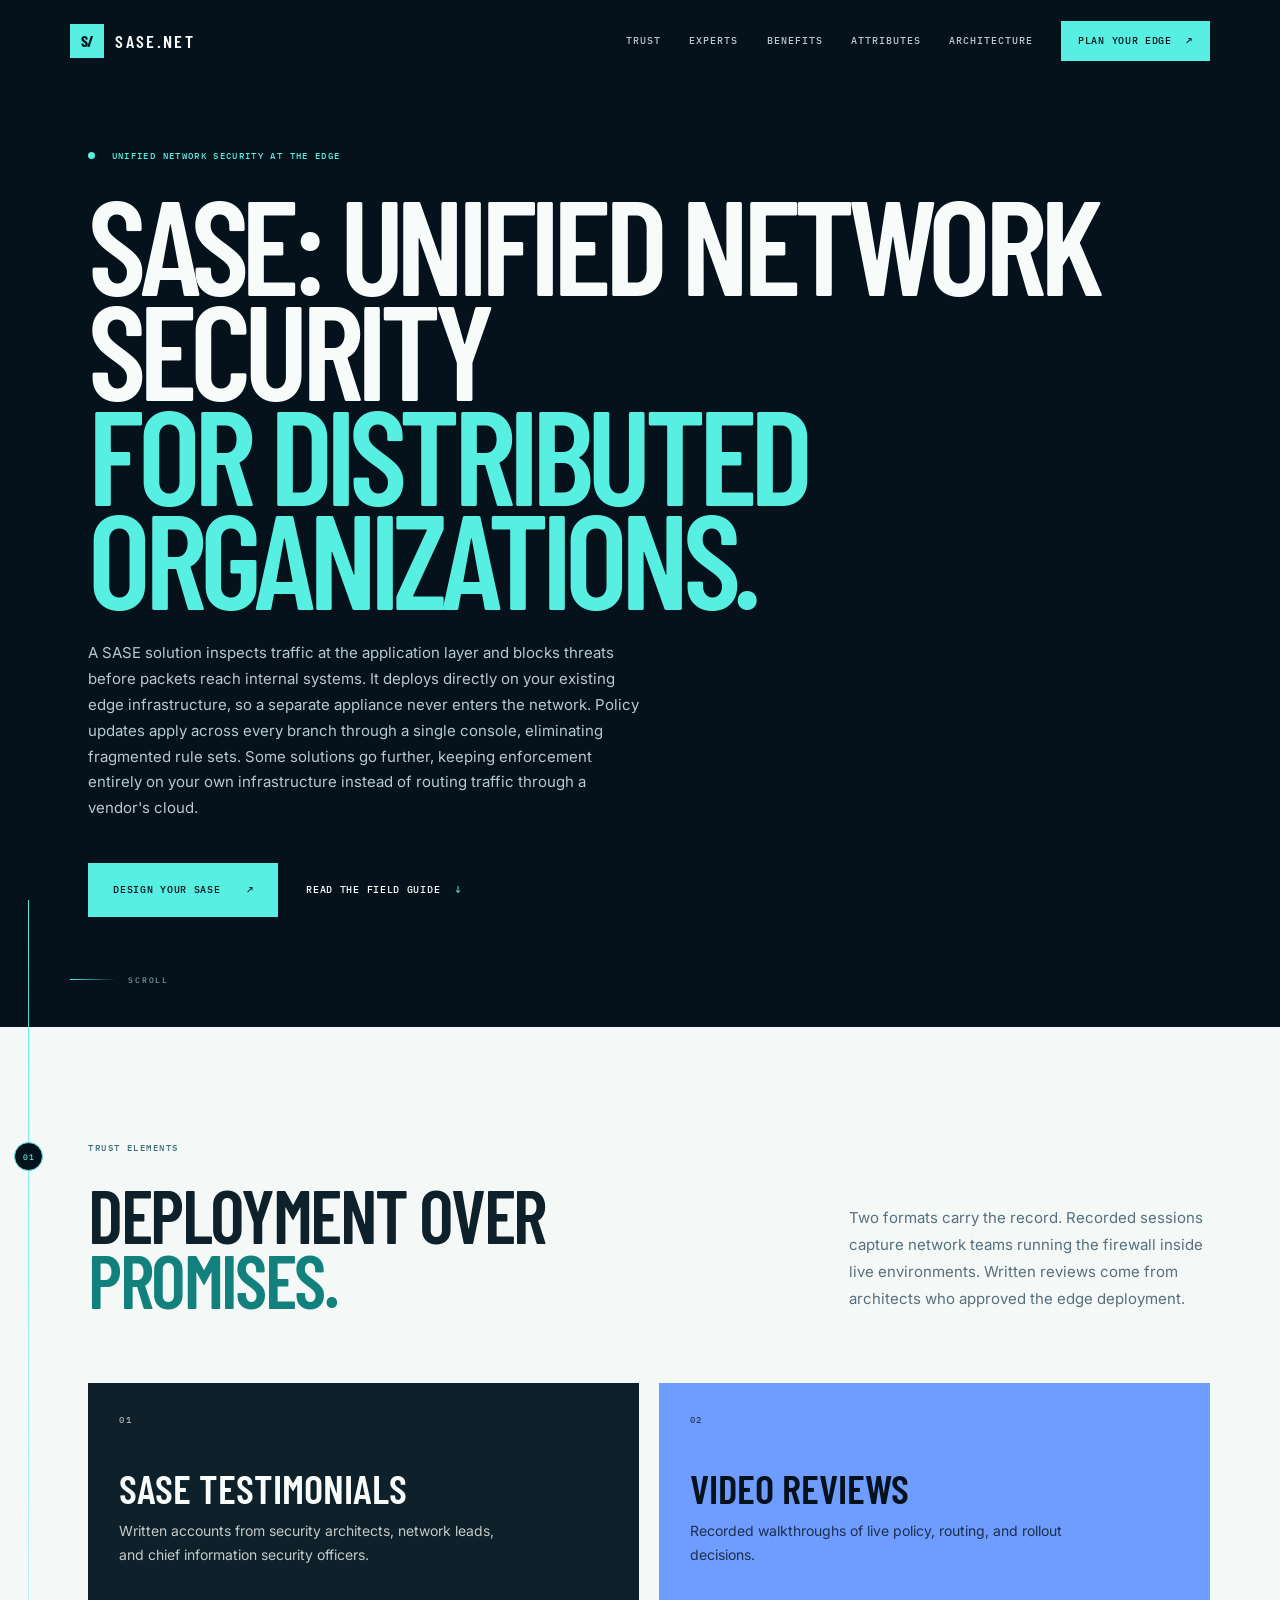
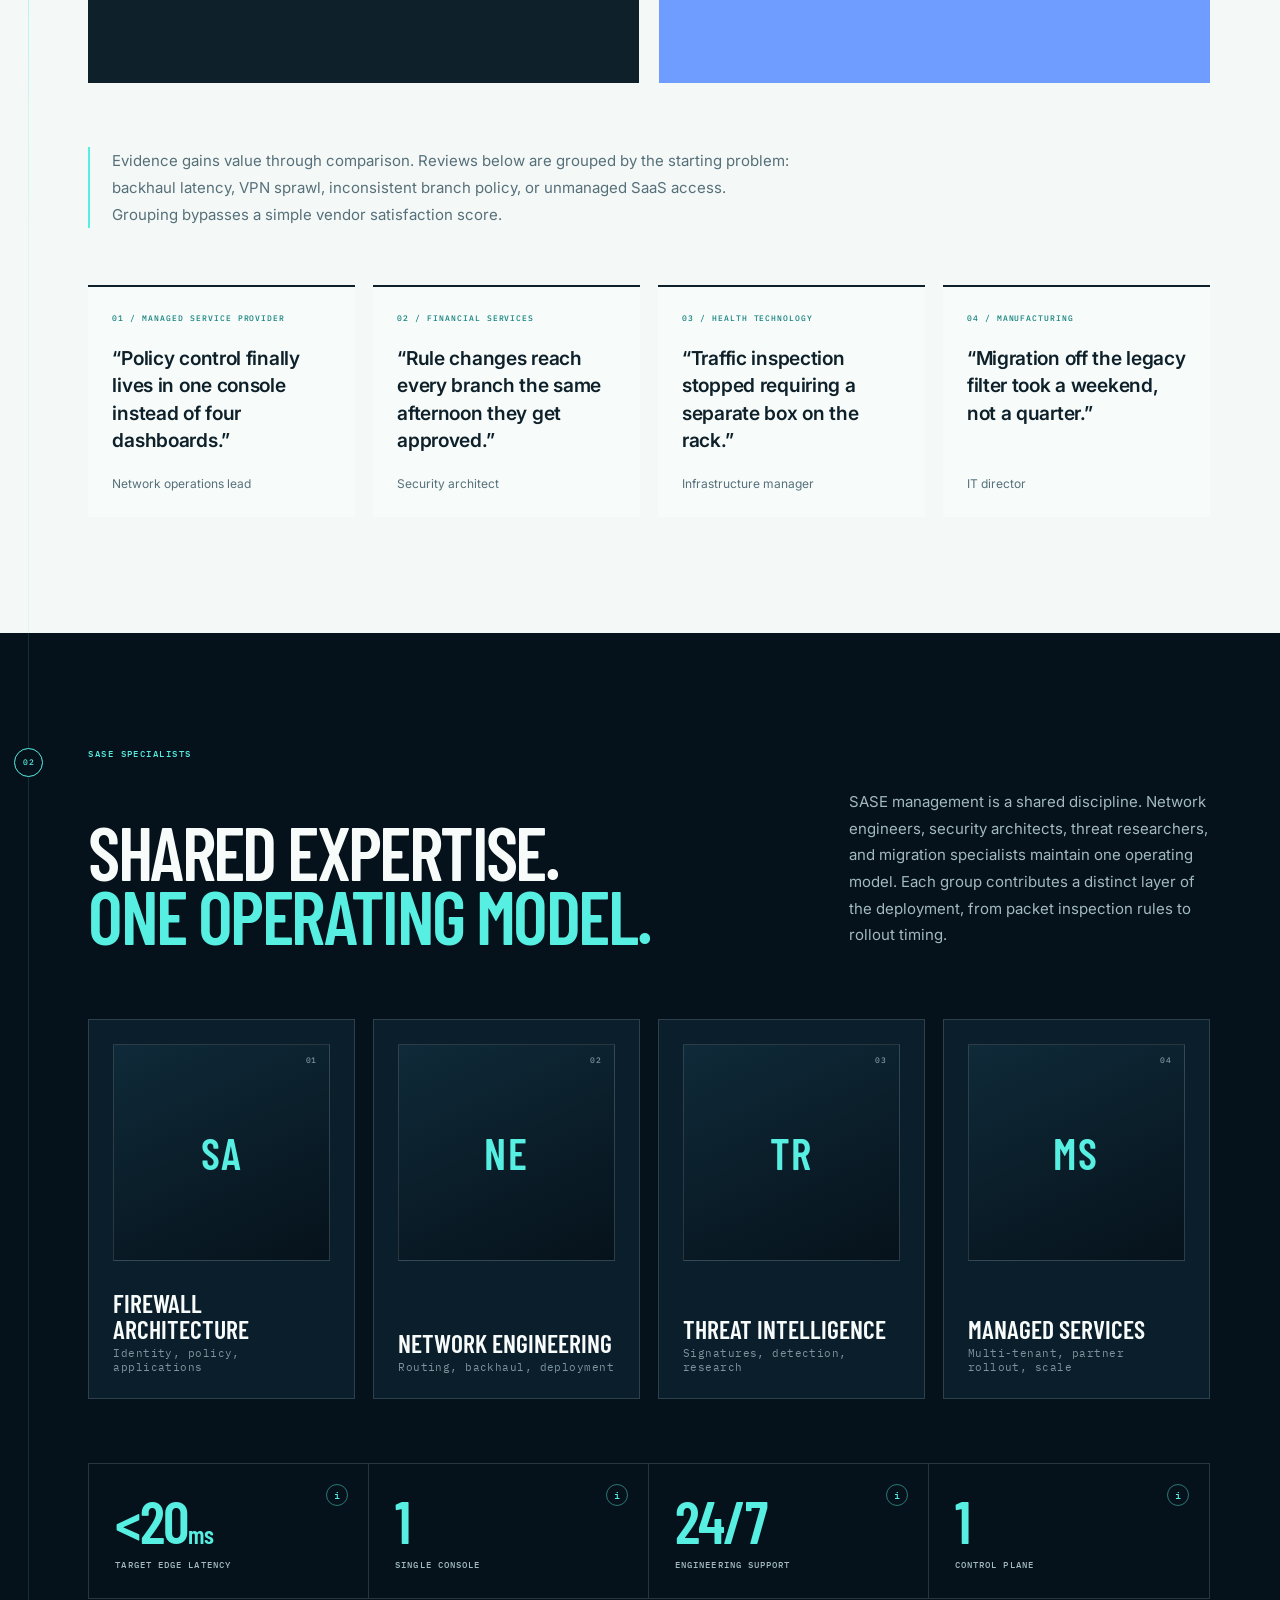
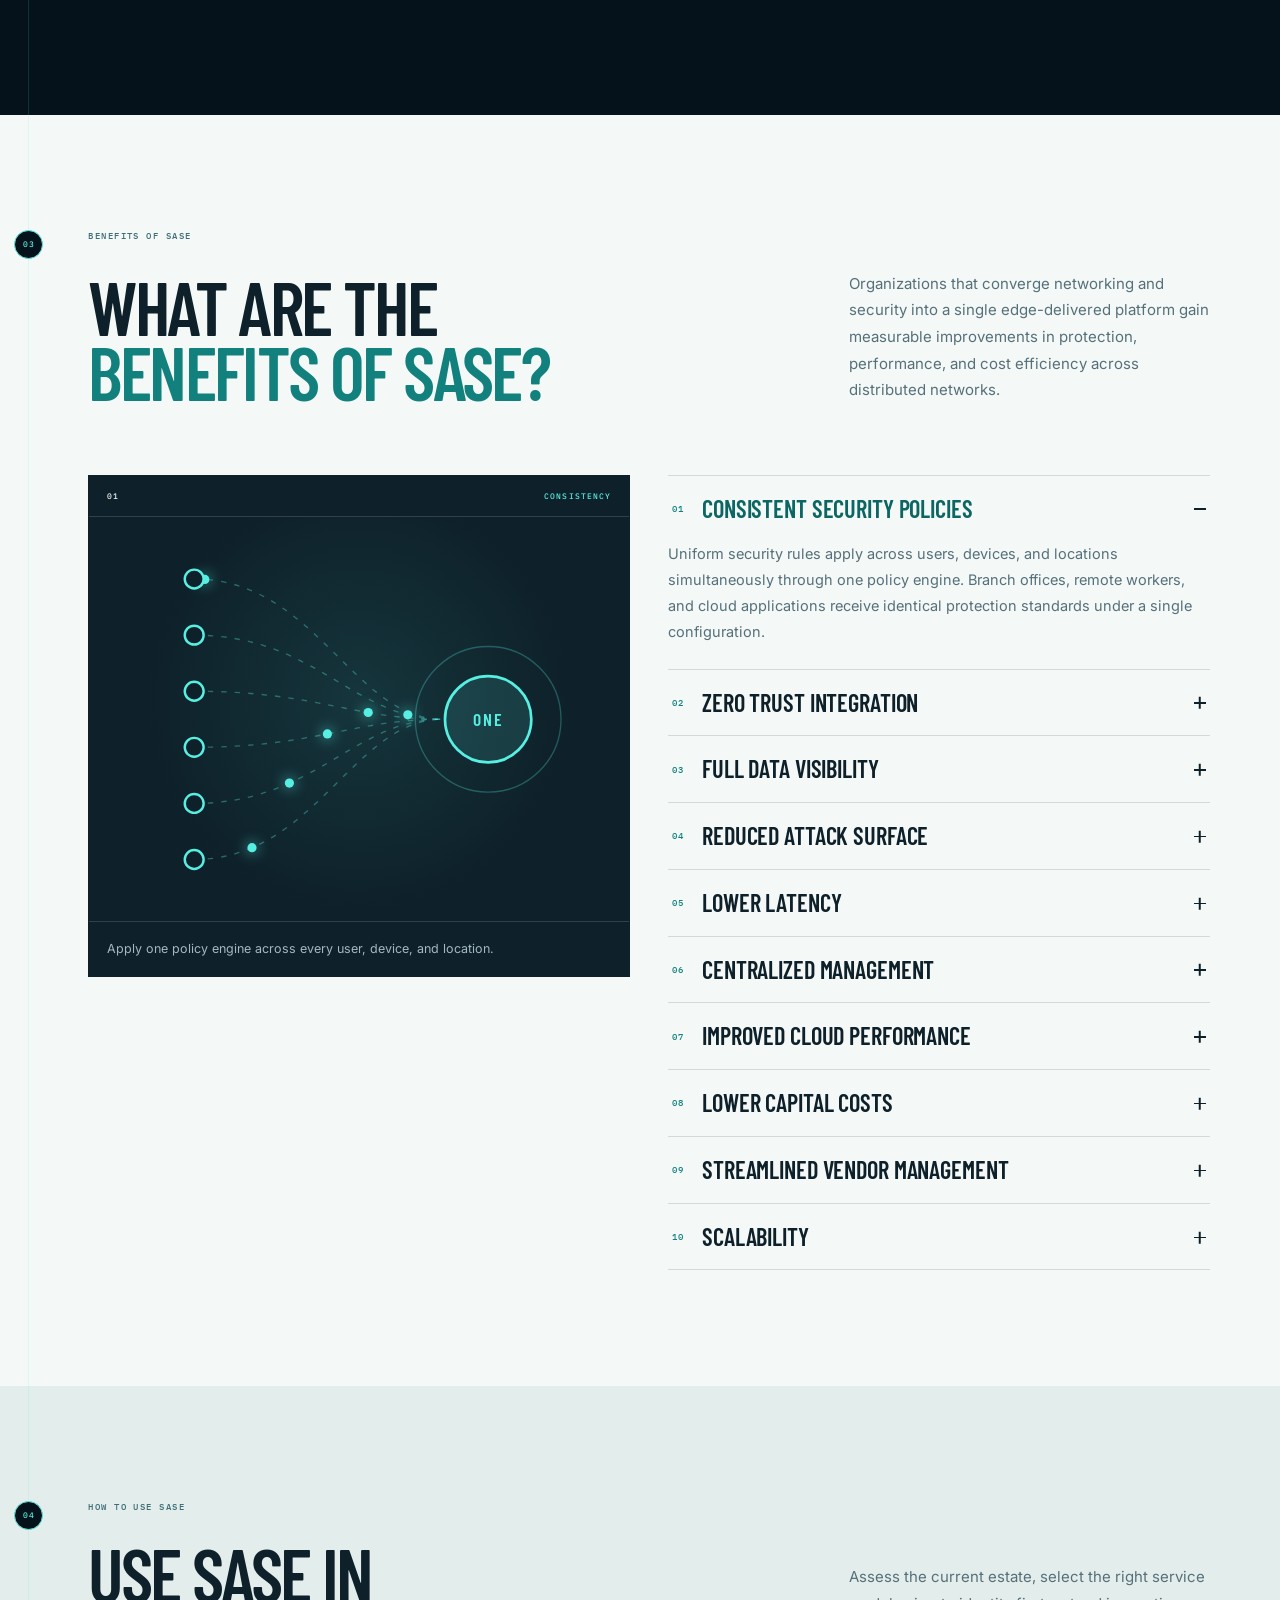
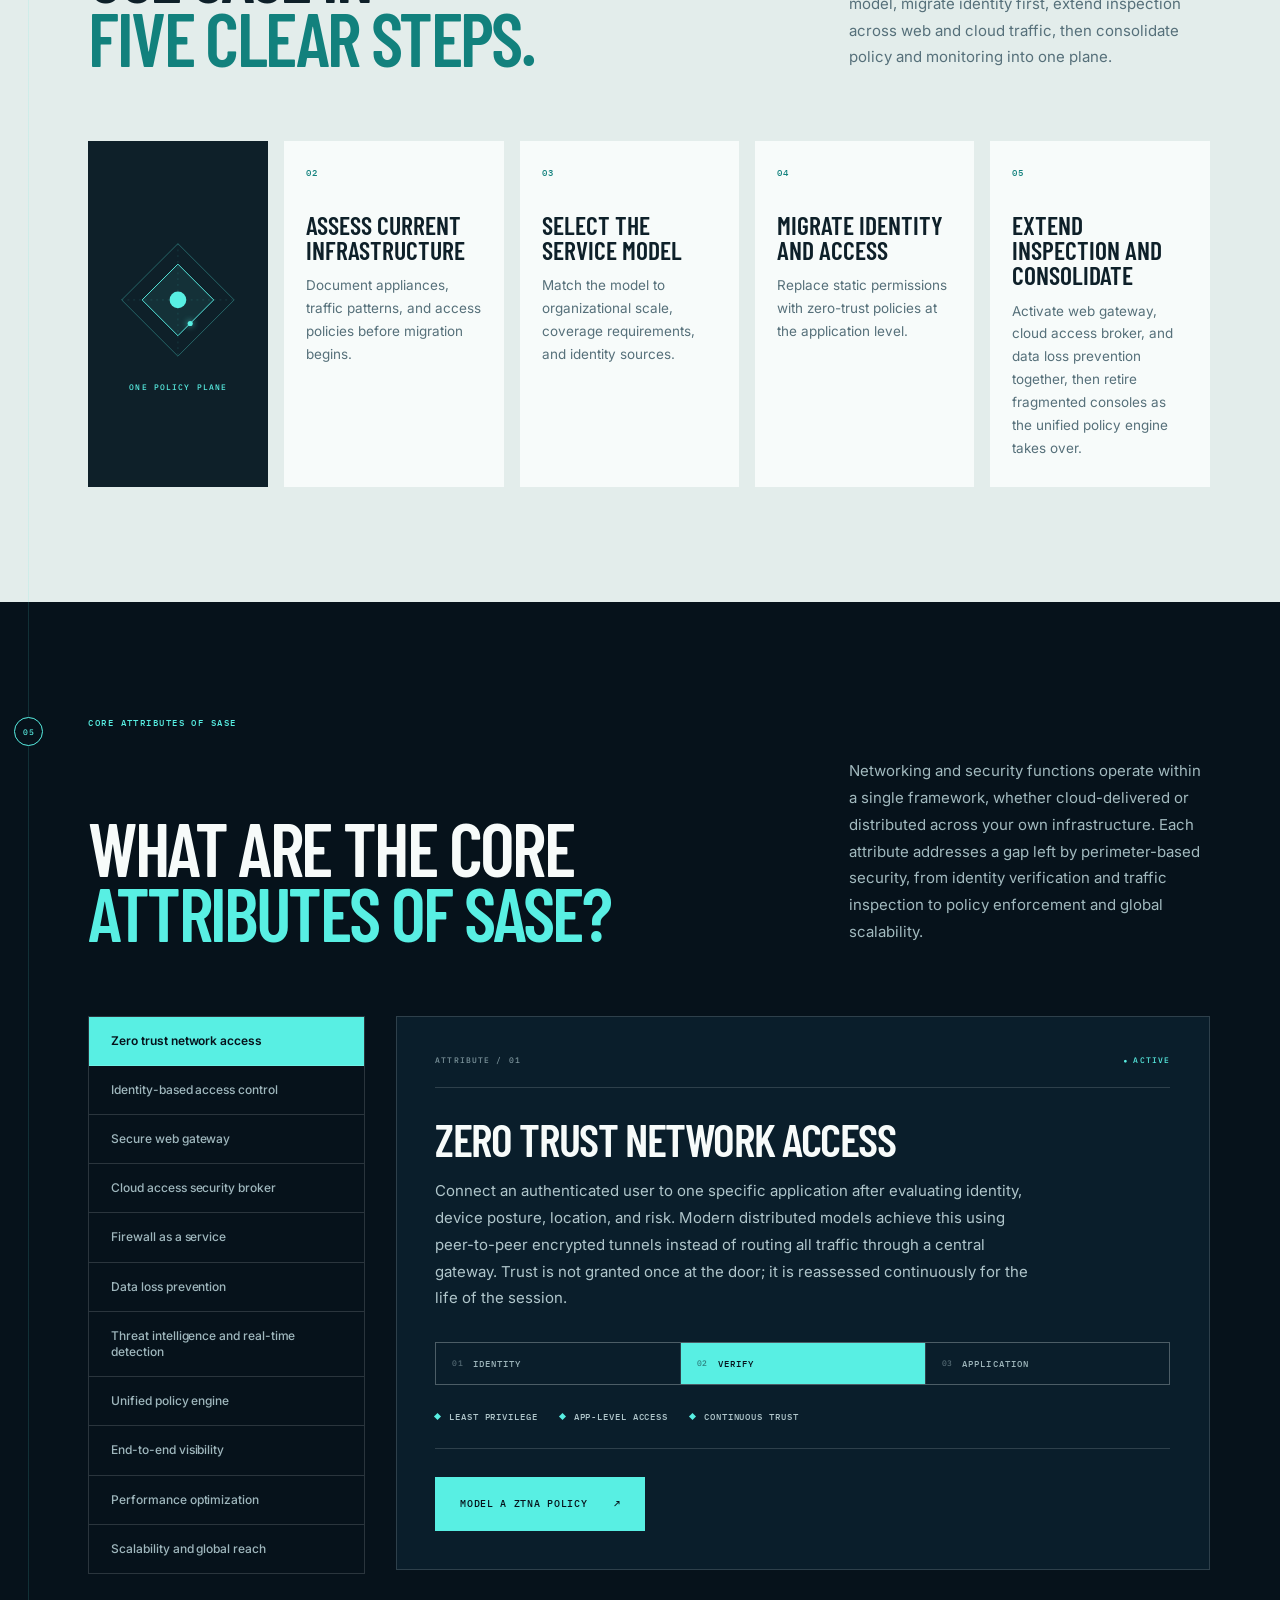
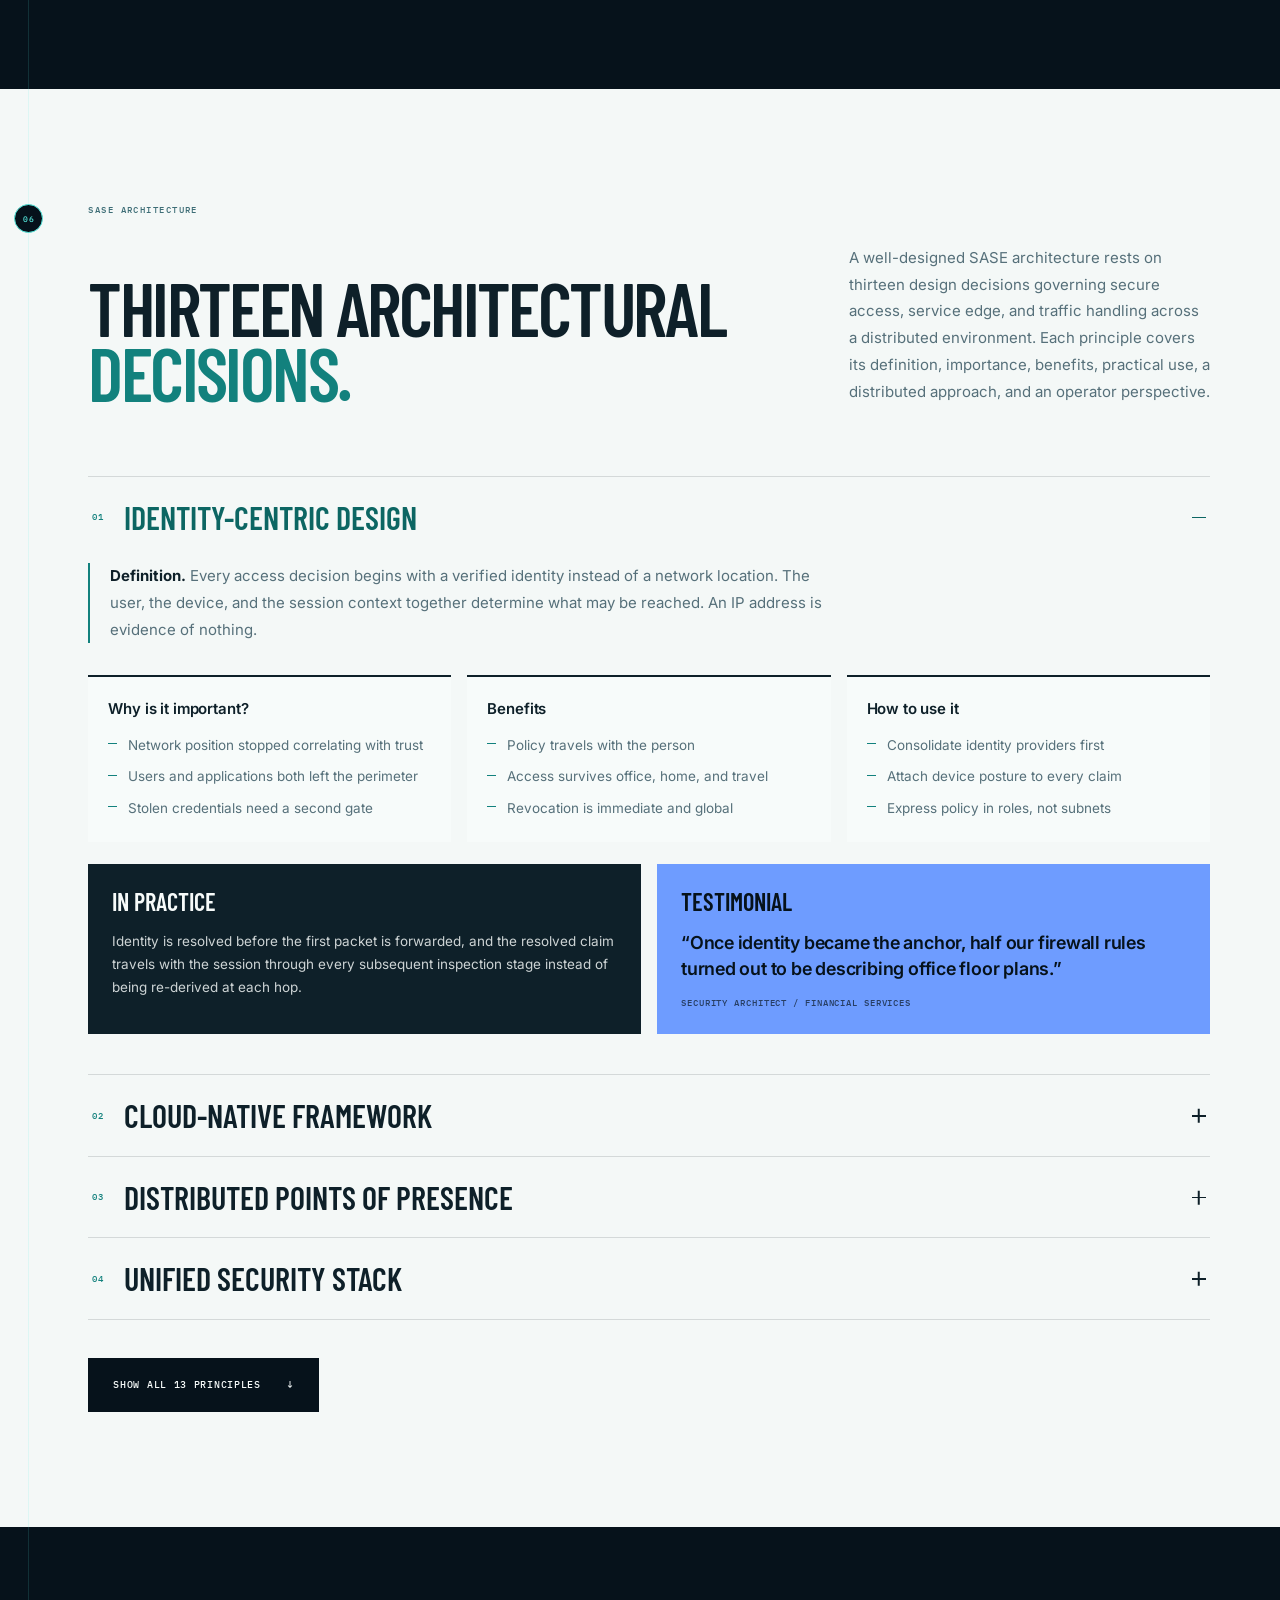
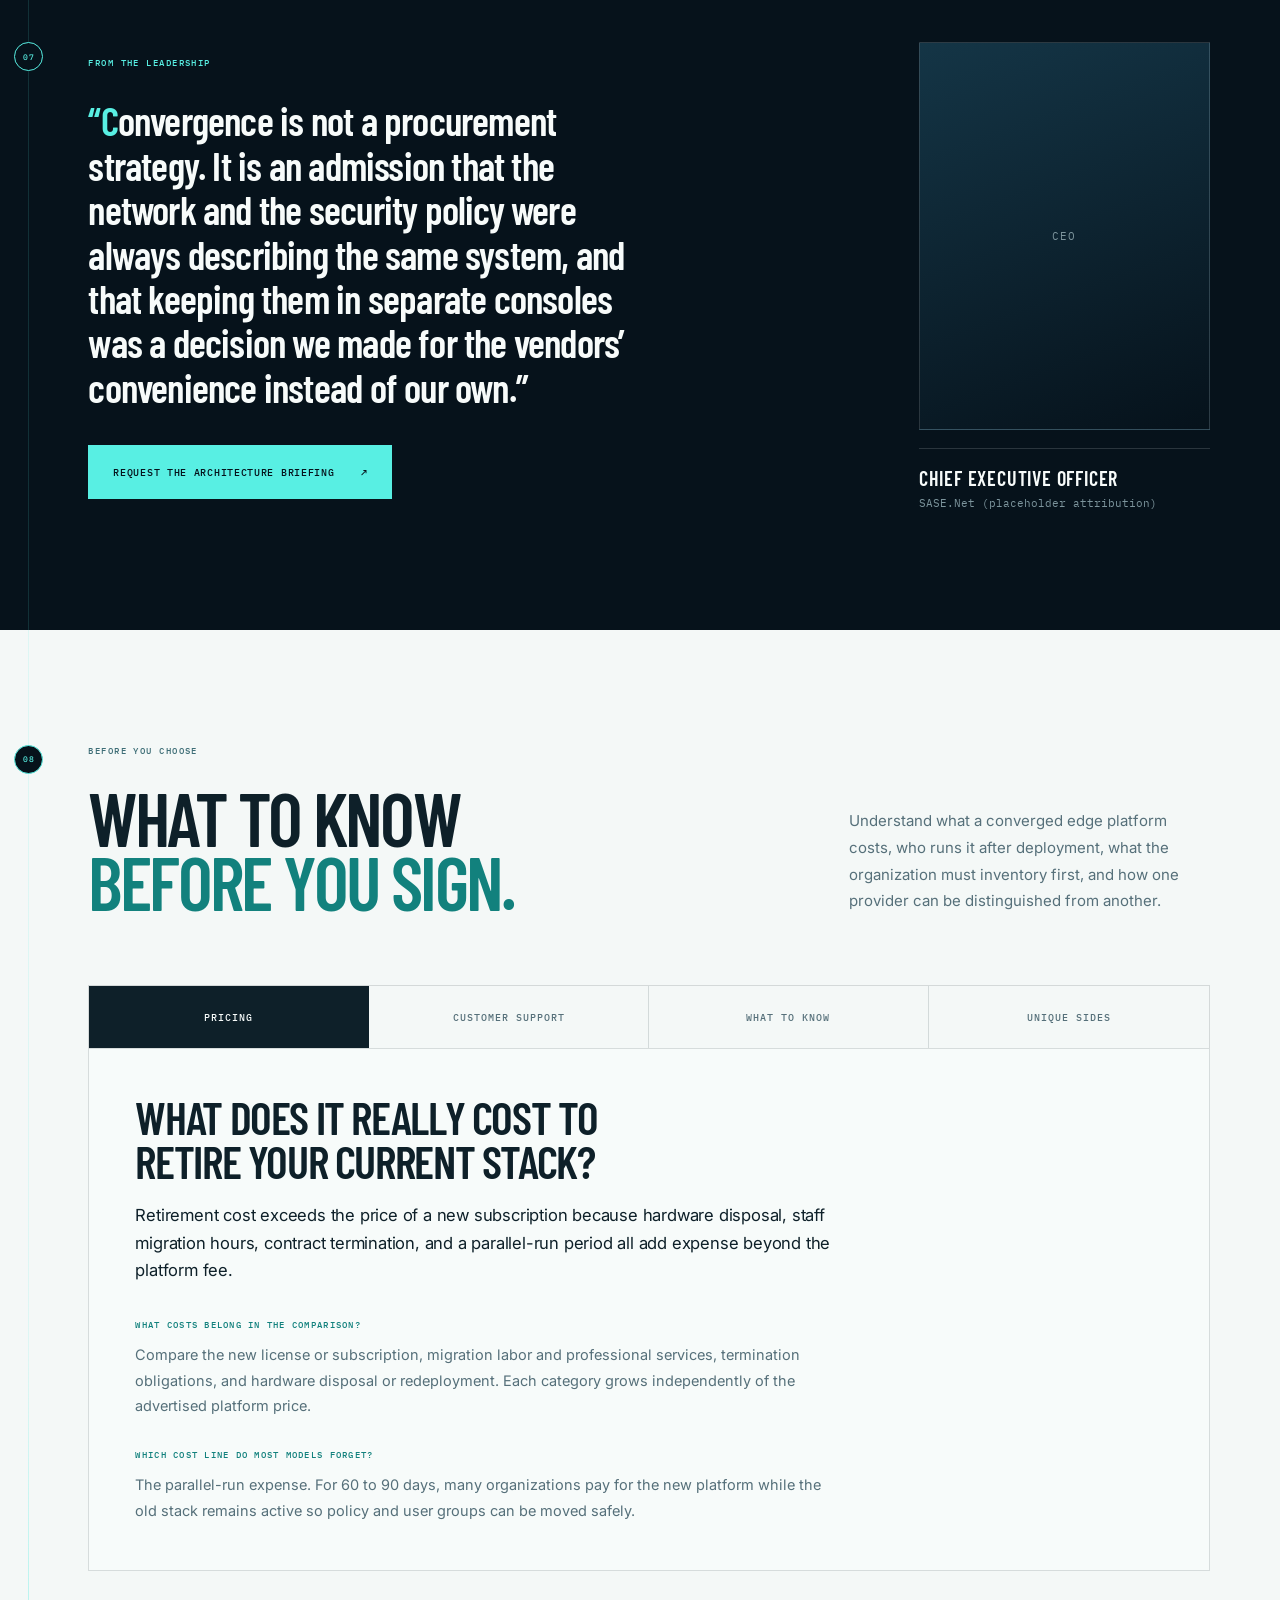
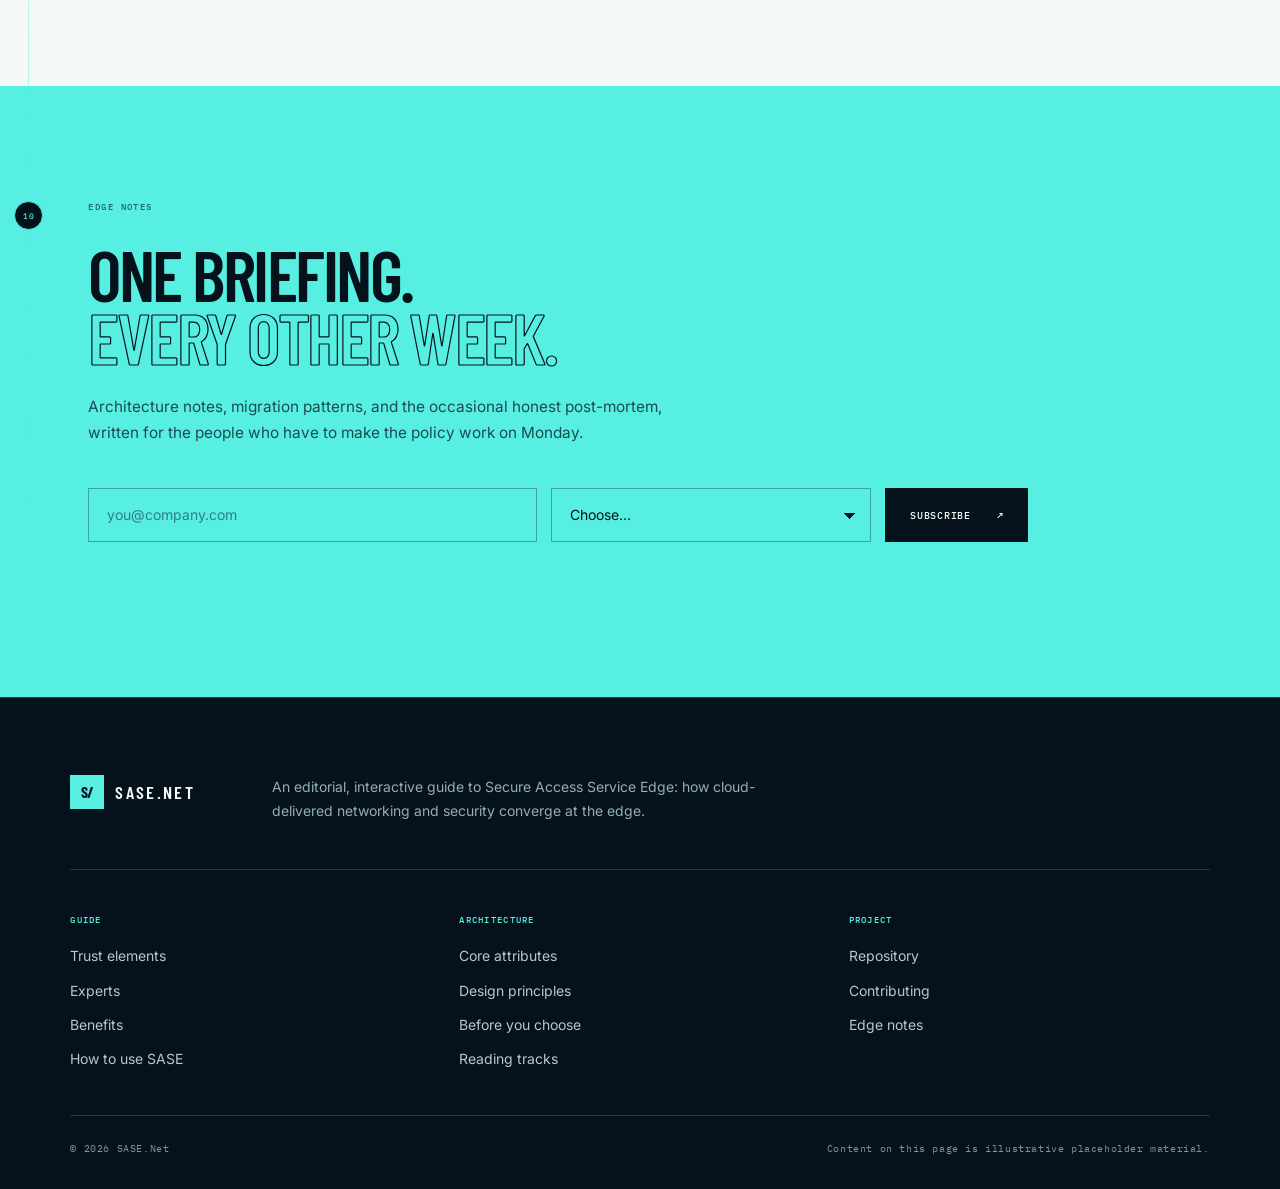
==== index.html @ ae0b0bab "initial" ====
<!doctype html>
<html lang="en">
<head>
  <meta charset="utf-8">
  <meta name="viewport" content="width=device-width, initial-scale=1">
  <meta name="description" content="SASE.net is a field guide to Secure Access Service Edge, covering how unified network security converges networking and security at the edge for distributed organizations.">
  <meta name="theme-color" content="#06121b">
  <title>SASE.net — A Field Guide to Unified Network Security</title>
  <link rel="preconnect" href="https://fonts.googleapis.com">
  <link rel="preconnect" href="https://fonts.gstatic.com" crossorigin>
  <link rel="stylesheet" href="https://fonts.googleapis.com/css2?family=Barlow+Condensed:ital,wght@0,500;0,600;0,700;1,600&family=IBM+Plex+Mono:wght@400;500&family=Inter:wght@400;500;600&display=swap">
  <link rel="stylesheet" href="styles.css?v=20260804">
  <script src="script.js?v=20260804" defer></script>
</head>
<body>
  <a class="skip-link" href="#main">Skip to content</a>

  <!-- ============================================================ HEADER -->
  <header class="site-header" data-header>
    <a class="brand" href="#top" aria-label="SASE.Net home">
      <span class="brand-mark">S/</span><span class="brand-word">SASE.NET</span>
    </a>
    <button class="menu-toggle" type="button" aria-expanded="false" aria-controls="site-nav">
      <span></span><span></span><span class="sr-only">Menu</span>
    </button>
    <nav id="site-nav" aria-label="Primary">
      <a href="#trust">Trust</a>
      <a href="#experts">Experts</a>
      <a href="#benefits">Benefits</a>
      <a href="#attributes">Attributes</a>
      <a href="#architecture">Architecture</a>
      <a class="button button-small" href="#contact">Plan your edge <span aria-hidden="true">↗</span></a>
    </nav>
  </header>

  <main id="main">

    <!-- ========================================================== HERO -->
    <section class="hero section-dark" id="top">
      <div class="hero-bg" aria-hidden="true"></div>
      <div class="hero-inner">
        <p class="eyebrow reveal"><span class="status-dot"></span> Unified network security at the edge</p>
        <h1 class="reveal">SASE: Unified Network Security<br><em>for Distributed Organizations.</em></h1>
        <p class="hero-dek reveal">A SASE solution inspects traffic at the application layer and blocks threats before packets reach internal systems. It deploys directly on your existing edge infrastructure, so a separate appliance never enters the network. Policy updates apply across every branch through a single console, eliminating fragmented rule sets. Some solutions go further, keeping enforcement entirely on your own infrastructure instead of routing traffic through a vendor's cloud.</p>
        <div class="hero-actions reveal">
          <a class="button" href="#contact">Design your SASE <span aria-hidden="true">↗</span></a>
          <a class="text-link" href="#trust">Read the field guide <span aria-hidden="true">↓</span></a>
        </div>
      </div>
      <div class="hero-scroll reveal" aria-hidden="true"><span></span>SCROLL</div>
    </section>

    <!-- ========================================================== TRUST ELEMENTS -->
    <section class="trust section-light" id="trust" data-step="01">
      <p class="section-kicker reveal">Trust elements</p>
      <div class="section-heading reveal">
        <h2>Deployment over<br><em>promises.</em></h2>
        <p>Two formats carry the record. Recorded sessions capture network teams running the firewall inside live environments. Written reviews come from architects who approved the edge deployment.</p>
      </div>

      <div class="trust-pair">
        <article class="trust-card reveal" tabindex="0">
          <span class="trust-index">01</span>
          <h3>SASE testimonials</h3>
          <p class="trust-lede">Written accounts from security architects, network leads, and chief information security officers.</p>
          <div class="trust-info">
            <p>Each written review names the operating context: headcount, site count, cloud mix, and the stack that was replaced, so the claim can be weighed against a comparable environment instead of read as a slogan.</p>
            <span class="trust-info-tag">Hover or focus to read</span>
          </div>
        </article>
        <article class="trust-card trust-card-accent reveal" tabindex="0">
          <span class="trust-index">02</span>
          <h3>Video reviews</h3>
          <p class="trust-lede">Recorded walkthroughs of live policy, routing, and rollout decisions.</p>
          <div class="trust-info">
            <p>Video reviews show the console, the policy model, and the failure cases. Every recording is timestamped to the migration phase it describes, so the footage matches the maturity of the deployment being discussed.</p>
            <span class="trust-info-tag">Hover or focus to read</span>
          </div>
        </article>
      </div>

      <p class="section-note reveal">Evidence gains value through comparison. Reviews below are grouped by the starting problem: backhaul latency, VPN sprawl, inconsistent branch policy, or unmanaged SaaS access. Grouping bypasses a simple vendor satisfaction score.</p>

      <div class="testimonial-grid">
        <blockquote class="reveal">
          <span>01 / Managed service provider</span>
          <p>“Policy control finally lives in one console instead of four dashboards.”</p>
          <footer>Network operations lead</footer>
        </blockquote>
        <blockquote class="reveal">
          <span>02 / Financial services</span>
          <p>“Rule changes reach every branch the same afternoon they get approved.”</p>
          <footer>Security architect</footer>
        </blockquote>
        <blockquote class="reveal">
          <span>03 / Health technology</span>
          <p>“Traffic inspection stopped requiring a separate box on the rack.”</p>
          <footer>Infrastructure manager</footer>
        </blockquote>
        <blockquote class="reveal">
          <span>04 / Manufacturing</span>
          <p>“Migration off the legacy filter took a weekend, not a quarter.”</p>
          <footer>IT director</footer>
        </blockquote>
      </div>
    </section>

    <!-- ========================================================== EXPERTS -->
    <section class="experts section-dark" id="experts" data-step="02">
      <p class="section-kicker reveal">SASE specialists</p>
      <div class="section-heading reveal">
        <h2>Shared expertise.<br><em>One operating model.</em></h2>
        <p>SASE management is a shared discipline. Network engineers, security architects, threat researchers, and migration specialists maintain one operating model. Each group contributes a distinct layer of the deployment, from packet inspection rules to rollout timing.</p>
      </div>

      <div class="team-grid">
        <article class="team-card reveal" tabindex="0">
          <div class="team-portrait" aria-hidden="true"><b>SA</b><i>01</i></div>
          <h3>Firewall architecture</h3>
          <p class="team-role">Identity, policy, applications</p>
          <div class="team-bio">
            <p>Fifteen years translating access policy into enforceable rules. Leads the identity, posture, and least-privilege model that decides which application a verified session may reach.</p>
            <ul><li>Identity</li><li>Policy</li><li>Applications</li></ul>
          </div>
        </article>
        <article class="team-card reveal" tabindex="0">
          <div class="team-portrait" aria-hidden="true"><b>NE</b><i>02</i></div>
          <h3>Network engineering</h3>
          <p class="team-role">Routing, backhaul, deployment</p>
          <div class="team-bio">
            <p>Eleven years routing traffic across branch offices, data centers, and cloud workloads. Leads the edge deployment model that decides how each packet is inspected closest to where it originates.</p>
            <ul><li>Routing</li><li>Backhaul</li><li>Deployment</li></ul>
          </div>
        </article>
        <article class="team-card reveal" tabindex="0">
          <div class="team-portrait" aria-hidden="true"><b>TR</b><i>03</i></div>
          <h3>Threat intelligence</h3>
          <p class="team-role">Signatures, detection, research</p>
          <div class="team-bio">
            <p>Nine years tracking emerging attack patterns across live network traffic. Leads the signature research process that decides which behavior triggers an inspection alert.</p>
            <ul><li>Signatures</li><li>Detection</li><li>Research</li></ul>
          </div>
        </article>
        <article class="team-card reveal" tabindex="0">
          <div class="team-portrait" aria-hidden="true"><b>MS</b><i>04</i></div>
          <h3>Managed services</h3>
          <p class="team-role">Multi-tenant, partner rollout, scale</p>
          <div class="team-bio">
            <p>Eight years helping managed service providers (MSPs) scale edge security across distributed client networks. Leads the multi-tenant deployment model that lets partners manage hundreds of deployments from a single console.</p>
            <ul><li>Multi-tenant</li><li>Partner rollout</li><li>Scale</li></ul>
          </div>
        </article>
      </div>

      <div class="stat-grid">
        <article class="stat-card reveal">
          <strong>&lt;20<small>ms</small></strong>
          <span>Target edge latency</span>
          <button class="info-icon" type="button" aria-expanded="false" aria-label="About target edge latency">i</button>
          <div class="stat-info" role="note">Median added latency measured from client to nearest point of presence during single-pass inspection. Illustrative placeholder pending verified measurement.</div>
        </article>
        <article class="stat-card reveal">
          <strong>1</strong>
          <span>Single console</span>
          <button class="info-icon" type="button" aria-expanded="false" aria-label="About the single console">i</button>
          <div class="stat-info" role="note">Count of management interfaces required to view or edit policy across each connected branch. Illustrative placeholder pending verified measurement.</div>
        </article>
        <article class="stat-card reveal">
          <strong>24/7</strong>
          <span>Engineering support</span>
          <button class="info-icon" type="button" aria-expanded="false" aria-label="About engineering support">i</button>
          <div class="stat-info" role="note">Follow-the-sun coverage across three regions, with escalation into the engineering team that owns the affected service. Illustrative placeholder pending verified measurement.</div>
        </article>
        <article class="stat-card reveal">
          <strong>1</strong>
          <span>Control plane</span>
          <button class="info-icon" type="button" aria-expanded="false" aria-label="About the control plane">i</button>
          <div class="stat-info" role="note">One place to express intent for networking and security, compiled and distributed to every edge without per-site translation. Illustrative placeholder pending verified measurement.</div>
        </article>
      </div>
    </section>

    <!-- ========================================================== BENEFITS -->
    <section class="benefits section-light" id="benefits" data-step="03">
      <p class="section-kicker reveal">Benefits of SASE</p>
      <div class="section-heading reveal">
        <h2>What are the<br><em>benefits of SASE?</em></h2>
        <p>Organizations that converge networking and security into a single edge-delivered platform gain measurable improvements in protection, performance, and cost efficiency across distributed networks.</p>
      </div>

      <div class="benefit-stage">
        <figure class="benefit-visual reveal" data-benefit-visual>
          <div class="benefit-visual-head"><span data-visual-index>01</span><span data-visual-tag>Consolidation</span></div>
          <div class="benefit-visual-body" data-visual-body></div>
          <figcaption data-visual-caption>Replace chained appliances with one policy plane.</figcaption>
        </figure>

        <div class="benefit-list reveal" data-benefit-list>
          <article class="benefit-item is-open" data-benefit="01" data-tag="Consistency" data-caption="Apply one policy engine across every user, device, and location." data-nodes="6" data-shape="converge">
            <h3><button type="button" aria-expanded="true"><span class="benefit-num">01</span><span class="benefit-name">Consistent security policies</span><span class="benefit-chevron" aria-hidden="true"></span></button></h3>
            <div class="benefit-body"><p>Uniform security rules apply across users, devices, and locations simultaneously through one policy engine. Branch offices, remote workers, and cloud applications receive identical protection standards under a single configuration.</p></div>
          </article>
          <article class="benefit-item" data-benefit="02" data-tag="Uniformity" data-caption="One rule set, evaluated identically at every edge." data-nodes="8" data-shape="ring">
            <h3><button type="button" aria-expanded="false"><span class="benefit-num">02</span><span class="benefit-name">Zero Trust integration</span><span class="benefit-chevron" aria-hidden="true"></span></button></h3>
            <div class="benefit-body"><p>Identity and context are verified continuously for every access request, inside or outside the network. Device posture, user behavior, and location are checked before application access is granted.</p></div>
          </article>
          <article class="benefit-item" data-benefit="03" data-tag="Latency" data-caption="Inspect at the nearest healthy point of presence." data-nodes="5" data-shape="path">
            <h3><button type="button" aria-expanded="false"><span class="benefit-num">03</span><span class="benefit-name">Full data visibility</span><span class="benefit-chevron" aria-hidden="true"></span></button></h3>
            <div class="benefit-body"><p>Discover and protect sensitive data moving toward cloud applications to prevent accidental leaks. Data Loss Prevention rules travel with the policy engine across SaaS platforms.</p></div>
          </article>
          <article class="benefit-item" data-benefit="04" data-tag="Least privilege" data-caption="Grant one application, not the whole network." data-nodes="4" data-shape="gate">
            <h3><button type="button" aria-expanded="false"><span class="benefit-num">04</span><span class="benefit-name">Reduced attack surface</span><span class="benefit-chevron" aria-hidden="true"></span></button></h3>
            <div class="benefit-body"><p>Internal corporate applications stay hidden from the public internet. Attackers scanning for open ports find nothing exposed because access routes through identity verification first.</p></div>
          </article>
          <article class="benefit-item" data-benefit="05" data-tag="Telemetry" data-caption="One identity-attributed record across every service." data-nodes="7" data-shape="stack">
            <h3><button type="button" aria-expanded="false"><span class="benefit-num">05</span><span class="benefit-name">Lower latency</span><span class="benefit-chevron" aria-hidden="true"></span></button></h3>
            <div class="benefit-body"><p>Some SASE solutions route user traffic directly toward nearby cloud gateways, avoiding backhaul through a central corporate data center. Distributed models go further by inspecting traffic inline at the edge device itself, removing the detour entirely.</p></div>
          </article>
          <article class="benefit-item" data-benefit="06" data-tag="Response" data-caption="Shared context shortens the investigation." data-nodes="6" data-shape="pulse">
            <h3><button type="button" aria-expanded="false"><span class="benefit-num">06</span><span class="benefit-name">Centralized management</span><span class="benefit-chevron" aria-hidden="true"></span></button></h3>
            <div class="benefit-body"><p>Networking and security consolidate into one management console. Policy changes propagate across all connected sites, eliminating manual configuration on separate appliances.</p></div>
          </article>
          <article class="benefit-item" data-benefit="07" data-tag="Scale" data-caption="Add capacity without a procurement cycle." data-nodes="9" data-shape="ring">
            <h3><button type="button" aria-expanded="false"><span class="benefit-num">07</span><span class="benefit-name">Improved cloud performance</span><span class="benefit-chevron" aria-hidden="true"></span></button></h3>
            <div class="benefit-body"><p>Some SASE solutions offer direct cloud on-ramps that optimize traffic toward major cloud platforms and SaaS applications. Others achieve similar results by inspecting locally and sending traffic directly to its destination, cutting delay caused by legacy data-center routing paths.</p></div>
          </article>
          <article class="benefit-item" data-benefit="08" data-tag="Cost" data-caption="Retire the products the edge makes redundant." data-nodes="5" data-shape="converge">
            <h3><button type="button" aria-expanded="false"><span class="benefit-num">08</span><span class="benefit-name">Lower capital costs</span><span class="benefit-chevron" aria-hidden="true"></span></button></h3>
            <div class="benefit-body"><p>Subscription-based pricing replaces upfront spending on physical firewalls and routers at each branch, reducing purchase, deployment, and maintenance costs.</p></div>
          </article>
          <article class="benefit-item" data-benefit="09" data-tag="Assurance" data-caption="Evidence produced as a by-product of enforcement." data-nodes="6" data-shape="stack">
            <h3><button type="button" aria-expanded="false"><span class="benefit-num">09</span><span class="benefit-name">Streamlined vendor management</span><span class="benefit-chevron" aria-hidden="true"></span></button></h3>
            <div class="benefit-body"><p>Consolidating networking and security tools into one platform reduces the number of contracts, support tickets, and point products an IT team must manage.</p></div>
          </article>
          <article class="benefit-item" data-benefit="10" data-tag="Velocity" data-caption="A new site inherits policy on day one." data-nodes="7" data-shape="path">
            <h3><button type="button" aria-expanded="false"><span class="benefit-num">10</span><span class="benefit-name">Scalability</span><span class="benefit-chevron" aria-hidden="true"></span></button></h3>
            <div class="benefit-body"><p>Organizations add branch locations and onboard remote workers through software configuration, skipping the lead time tied to shipping and installing physical hardware.</p></div>
          </article>
        </div>
      </div>
    </section>

    <!-- ========================================================== HOW TO USE SASE -->
    <section class="how section-muted" id="how" data-step="04">
      <p class="section-kicker reveal">How to use SASE</p>
      <div class="section-heading reveal">
        <h2>Use SASE in<br><em>five clear steps.</em></h2>
        <p>Assess the current estate, select the right service model, migrate identity first, extend inspection across web and cloud traffic, then consolidate policy and monitoring into one plane.</p>
      </div>

      <div class="how-row">
        <div class="how-diagram reveal" aria-hidden="true">
          <svg viewBox="0 0 200 200" role="presentation">
            <path d="M100 12 188 100 100 188 12 100Z" class="how-diamond-outer"/>
            <path d="M100 44 156 100 100 156 44 100Z" class="how-diamond-inner"/>
            <path d="M100 12v176M12 100h176" class="how-diamond-cross"/>
            <circle cx="100" cy="100" r="13" class="how-diamond-core"/>
            <circle class="how-diamond-packet" r="4">
              <animateMotion path="M100 44L156 100L100 156L44 100Z" dur="7s" repeatCount="indefinite"/>
            </circle>
          </svg>
          <span>One policy plane</span>
        </div>
        <article class="how-card reveal">
          <b>02</b>
          <h3>Assess current infrastructure</h3>
          <p>Document appliances, traffic patterns, and access policies before migration begins.</p>
        </article>
        <article class="how-card reveal">
          <b>03</b>
          <h3>Select the service model</h3>
          <p>Match the model to organizational scale, coverage requirements, and identity sources.</p>
        </article>
        <article class="how-card reveal">
          <b>04</b>
          <h3>Migrate identity and access</h3>
          <p>Replace static permissions with zero-trust policies at the application level.</p>
        </article>
        <article class="how-card reveal">
          <b>05</b>
          <h3>Extend inspection and consolidate</h3>
          <p>Activate web gateway, cloud access broker, and data loss prevention together, then retire fragmented consoles as the unified policy engine takes over.</p>
        </article>
      </div>
    </section>

    <!-- ========================================================== CORE ATTRIBUTES -->
    <section class="attributes section-dark" id="attributes" data-step="05">
      <p class="section-kicker reveal">Core attributes of SASE</p>
      <div class="section-heading reveal">
        <h2>What are the core<br><em>attributes of SASE?</em></h2>
        <p>Networking and security functions operate within a single framework, whether cloud-delivered or distributed across your own infrastructure. Each attribute addresses a gap left by perimeter-based security, from identity verification and traffic inspection to policy enforcement and global scalability.</p>
      </div>

      <div class="attribute-stage reveal">
        <div class="attribute-rail" role="tablist" aria-orientation="vertical" aria-label="Core attributes of SASE">
          <button role="tab" id="attr-tab-01" aria-controls="attr-panel-01" aria-selected="true"  data-attribute="01">Zero trust network access</button>
          <button role="tab" id="attr-tab-02" aria-controls="attr-panel-02" aria-selected="false" data-attribute="02" tabindex="-1">Identity-based access control</button>
          <button role="tab" id="attr-tab-03" aria-controls="attr-panel-03" aria-selected="false" data-attribute="03" tabindex="-1">Secure web gateway</button>
          <button role="tab" id="attr-tab-04" aria-controls="attr-panel-04" aria-selected="false" data-attribute="04" tabindex="-1">Cloud access security broker</button>
          <button role="tab" id="attr-tab-05" aria-controls="attr-panel-05" aria-selected="false" data-attribute="05" tabindex="-1">Firewall as a service</button>
          <button role="tab" id="attr-tab-06" aria-controls="attr-panel-06" aria-selected="false" data-attribute="06" tabindex="-1">Data loss prevention</button>
          <button role="tab" id="attr-tab-07" aria-controls="attr-panel-07" aria-selected="false" data-attribute="07" tabindex="-1">Threat intelligence and real-time detection</button>
          <button role="tab" id="attr-tab-08" aria-controls="attr-panel-08" aria-selected="false" data-attribute="08" tabindex="-1">Unified policy engine</button>
          <button role="tab" id="attr-tab-09" aria-controls="attr-panel-09" aria-selected="false" data-attribute="09" tabindex="-1">End-to-end visibility</button>
          <button role="tab" id="attr-tab-10" aria-controls="attr-panel-10" aria-selected="false" data-attribute="10" tabindex="-1">Performance optimization</button>
          <button role="tab" id="attr-tab-11" aria-controls="attr-panel-11" aria-selected="false" data-attribute="11" tabindex="-1">Scalability and global reach</button>
          <button role="tab" id="attr-tab-12" aria-controls="attr-panel-12" aria-selected="false" data-attribute="12" tabindex="-1">Cloud-native architecture</button>
          <button role="tab" id="attr-tab-13" aria-controls="attr-panel-13" aria-selected="false" data-attribute="13" tabindex="-1">Consistent security for all edges</button>
          <button role="tab" id="attr-tab-14" aria-controls="attr-panel-14" aria-selected="false" data-attribute="14" tabindex="-1">Reduced complexity</button>
        </div>

        <div class="attribute-panels">
          <div class="attribute-panel" role="tabpanel" id="attr-panel-01" aria-labelledby="attr-tab-01" tabindex="0">
            <div class="panel-top"><span>Attribute / 01</span><span class="panel-live">Active</span></div>
            <h3>Zero trust network access</h3>
            <p>Connect an authenticated user to one specific application after evaluating identity, device posture, location, and risk. Modern distributed models achieve this using peer-to-peer encrypted tunnels instead of routing all traffic through a central gateway. Trust is not granted once at the door; it is reassessed continuously for the life of the session.</p>
            <div class="panel-flow"><i>Identity</i><b>Verify</b><i>Application</i></div>
            <div class="panel-tags"><span>Least privilege</span><span>App-level access</span><span>Continuous trust</span></div>
            <div class="panel-cta"><a class="button" href="#contact">Model a ZTNA policy <span aria-hidden="true">↗</span></a></div>
          </div>
          <div class="attribute-panel" role="tabpanel" id="attr-panel-02" aria-labelledby="attr-tab-02" tabindex="0" hidden>
            <div class="panel-top"><span>Attribute / 02</span><span class="panel-live">Active</span></div>
            <h3>Identity-based access control</h3>
            <p>Identity becomes the control point. User, group, role, device posture, and behavioural signals shape every decision, so the same person receives different access from a managed laptop than from an unmanaged tablet.</p>
            <div class="panel-flow"><i>User</i><b>Evaluate</b><i>Resource</i></div>
            <div class="panel-tags"><span>Identity context</span><span>Device posture</span><span>Adaptive policy</span></div>
            <div class="panel-cta"><a class="button" href="#contact">Map your identity sources <span aria-hidden="true">↗</span></a></div>
          </div>
          <div class="attribute-panel" role="tabpanel" id="attr-panel-03" aria-labelledby="attr-tab-03" tabindex="0" hidden>
            <div class="panel-top"><span>Attribute / 03</span><span class="panel-live">Active</span></div>
            <h3>Secure web gateway</h3>
            <p>Inspect web traffic close to the user to stop malicious destinations, enforce acceptable use, and protect data without hauling the session back through an appliance in a distant data center.</p>
            <div class="panel-flow"><i>Request</i><b>Inspect</b><i>Web</i></div>
            <div class="panel-tags"><span>URL controls</span><span>Malware defence</span><span>TLS inspection</span></div>
            <div class="panel-cta"><a class="button" href="#contact">Review web policy <span aria-hidden="true">↗</span></a></div>
          </div>
          <div class="attribute-panel" role="tabpanel" id="attr-panel-04" aria-labelledby="attr-tab-04" tabindex="0" hidden>
            <div class="panel-top"><span>Attribute / 04</span><span class="panel-live">Active</span></div>
            <h3>Cloud access security broker</h3>
            <p>Discover which cloud applications are actually in use, govern the sanctioned ones, and apply context-aware controls to sensitive actions and data across managed and unmanaged services alike.</p>
            <div class="panel-flow"><i>User</i><b>Govern</b><i>SaaS</i></div>
            <div class="panel-tags"><span>SaaS discovery</span><span>Data control</span><span>App governance</span></div>
            <div class="panel-cta"><a class="button" href="#contact">Run a SaaS discovery <span aria-hidden="true">↗</span></a></div>
          </div>
          <div class="attribute-panel" role="tabpanel" id="attr-panel-05" aria-labelledby="attr-tab-05" tabindex="0" hidden>
            <div class="panel-top"><span>Attribute / 05</span><span class="panel-live">Active</span></div>
            <h3>Firewall as a service</h3>
            <p>Deliver stateful firewall and threat-prevention policy from distributed service edges, with one rule set covering users, branches, and cloud workloads instead of a different dialect per site.</p>
            <div class="panel-flow"><i>Traffic</i><b>Enforce</b><i>Destination</i></div>
            <div class="panel-tags"><span>IPS</span><span>DNS security</span><span>App control</span></div>
            <div class="panel-cta"><a class="button" href="#contact">Consolidate firewall rules <span aria-hidden="true">↗</span></a></div>
          </div>
          <div class="attribute-panel" role="tabpanel" id="attr-panel-06" aria-labelledby="attr-tab-06" tabindex="0" hidden>
            <div class="panel-top"><span>Attribute / 06</span><span class="panel-live">Active</span></div>
            <h3>Data loss prevention</h3>
            <p>Classify sensitive content and control its movement across web, SaaS, and private applications, on managed and unmanaged devices, using the same definitions everywhere the data can travel.</p>
            <div class="panel-flow"><i>Content</i><b>Classify</b><i>Action</i></div>
            <div class="panel-tags"><span>Classification</span><span>Inline policy</span><span>Data context</span></div>
            <div class="panel-cta"><a class="button" href="#contact">Define data policy <span aria-hidden="true">↗</span></a></div>
          </div>
          <div class="attribute-panel" role="tabpanel" id="attr-panel-07" aria-labelledby="attr-tab-07" tabindex="0" hidden>
            <div class="panel-top"><span>Attribute / 07</span><span class="panel-live">Active</span></div>
            <h3>Threat intelligence and real-time detection</h3>
            <p>Enrich every inspection with current reputation, malware, campaign, and behavioural intelligence gathered across the whole edge, so a signal seen in one region protects every other region immediately.</p>
            <div class="panel-flow"><i>Signal</i><b>Correlate</b><i>Block</i></div>
            <div class="panel-tags"><span>Global signals</span><span>IOC matching</span><span>Behaviour</span></div>
            <div class="panel-cta"><a class="button" href="#contact">See the signal pipeline <span aria-hidden="true">↗</span></a></div>
          </div>
          <div class="attribute-panel" role="tabpanel" id="attr-panel-08" aria-labelledby="attr-tab-08" tabindex="0" hidden>
            <div class="panel-top"><span>Attribute / 08</span><span class="panel-live">Active</span></div>
            <h3>Unified policy engine</h3>
            <p>Express security and network intent once, compile it centrally, and distribute it globally with a consistent interpretation at every edge. One change, one review, one history.</p>
            <div class="panel-flow"><i>Intent</i><b>Compile</b><i>Edge</i></div>
            <div class="panel-tags"><span>One console</span><span>Policy reuse</span><span>Change history</span></div>
            <div class="panel-cta"><a class="button" href="#contact">Unify your policy model <span aria-hidden="true">↗</span></a></div>
          </div>
          <div class="attribute-panel" role="tabpanel" id="attr-panel-09" aria-labelledby="attr-tab-09" tabindex="0" hidden>
            <div class="panel-top"><span>Attribute / 09</span><span class="panel-live">Active</span></div>
            <h3>End-to-end visibility</h3>
            <p>Correlate user experience, route health, access decisions, threat events, and data movement in one operational view. That is the difference between knowing a session was slow and knowing which hop caused it.</p>
            <div class="panel-flow"><i>Events</i><b>Correlate</b><i>Insight</i></div>
            <div class="panel-tags"><span>Unified logs</span><span>Digital experience</span><span>Path insight</span></div>
            <div class="panel-cta"><a class="button" href="#contact">Tour the telemetry <span aria-hidden="true">↗</span></a></div>
          </div>
          <div class="attribute-panel" role="tabpanel" id="attr-panel-10" aria-labelledby="attr-tab-10" tabindex="0" hidden>
            <div class="panel-top"><span>Attribute / 10</span><span class="panel-live">Active</span></div>
            <h3>Performance optimization</h3>
            <p>Choose the best available path by application requirement and live network health, while enforcing full policy at the closest edge. Security and speed stop being a trade the network team has to broker.</p>
            <div class="panel-flow"><i>Session</i><b>Optimize</b><i>App</i></div>
            <div class="panel-tags"><span>Smart routing</span><span>QoE signals</span><span>Low latency</span></div>
            <div class="panel-cta"><a class="button" href="#contact">Benchmark a path <span aria-hidden="true">↗</span></a></div>
          </div>
          <div class="attribute-panel" role="tabpanel" id="attr-panel-11" aria-labelledby="attr-tab-11" tabindex="0" hidden>
            <div class="panel-top"><span>Attribute / 11</span><span class="panel-live">Active</span></div>
            <h3>Scalability and global reach</h3>
            <p>Add users, sites, applications, and inspection capacity through software configuration instead of another appliance procurement cycle. Reach becomes a map question, not a logistics question.</p>
            <div class="panel-flow"><i>Demand</i><b>Scale</b><i>Capacity</i></div>
            <div class="panel-tags"><span>Elastic edge</span><span>Global reach</span><span>Fast expansion</span></div>
            <div class="panel-cta"><a class="button" href="#contact">Check regional coverage <span aria-hidden="true">↗</span></a></div>
          </div>
          <div class="attribute-panel" role="tabpanel" id="attr-panel-12" aria-labelledby="attr-tab-12" tabindex="0" hidden>
            <div class="panel-top"><span>Attribute / 12</span><span class="panel-live">Active</span></div>
            <h3>Cloud-native architecture</h3>
            <p>Multi-tenant services built for elastic scale and continuous delivery, so new inspection capabilities reach every tenant without a firmware plan, a maintenance window, or a hardware dependency.</p>
            <div class="panel-flow"><i>Service</i><b>Deliver</b><i>Everywhere</i></div>
            <div class="panel-tags"><span>Multi-tenant</span><span>Continuous delivery</span><span>No appliances</span></div>
            <div class="panel-cta"><a class="button" href="#contact">Read the service model <span aria-hidden="true">↗</span></a></div>
          </div>
          <div class="attribute-panel" role="tabpanel" id="attr-panel-13" aria-labelledby="attr-tab-13" tabindex="0" hidden>
            <div class="panel-top"><span>Attribute / 13</span><span class="panel-live">Active</span></div>
            <h3>Consistent security for all edges</h3>
            <p>Users, branches, data centers, and cloud workloads are all edges of the same service. Each receives identical enforcement, so protection no longer depends on which door the traffic happened to use.</p>
            <div class="panel-flow"><i>Any edge</i><b>Same policy</b><i>Any user</i></div>
            <div class="panel-tags"><span>Uniform enforcement</span><span>No blind spots</span><span>Shared context</span></div>
            <div class="panel-cta"><a class="button" href="#contact">Audit edge parity <span aria-hidden="true">↗</span></a></div>
          </div>
          <div class="attribute-panel" role="tabpanel" id="attr-panel-14" aria-labelledby="attr-tab-14" tabindex="0" hidden>
            <div class="panel-top"><span>Attribute / 14</span><span class="panel-live">Active</span></div>
            <h3>Reduced complexity</h3>
            <p>Replace fragmented consoles, overlapping rules, and chained appliances with one architecture, one policy model, and one telemetry plane. Simplicity here is a security control, not a convenience.</p>
            <div class="panel-flow"><i>Tools</i><b>Converge</b><i>Platform</i></div>
            <div class="panel-tags"><span>Fewer seams</span><span>Shared context</span><span>Simpler ops</span></div>
            <div class="panel-cta"><a class="button" href="#contact">Count what you can retire <span aria-hidden="true">↗</span></a></div>
          </div>
        </div>
      </div>
    </section>

    <!-- ========================================================== ARCHITECTURE -->
    <section class="architecture section-light" id="architecture" data-step="06">
      <p class="section-kicker reveal">SASE architecture</p>
      <div class="section-heading reveal">
        <h2>Thirteen architectural<br><em>decisions.</em></h2>
        <p>A well-designed SASE architecture rests on thirteen design decisions governing secure access, service edge, and traffic handling across a distributed environment. Each principle covers its definition, importance, benefits, practical use, a distributed approach, and an operator perspective.</p>
      </div>

      <div class="arch-list" data-arch-list>

        <details class="arch-item reveal" data-arch open>
          <summary><span class="arch-num">01</span><span class="arch-title">Identity-centric design</span><span class="arch-mark" aria-hidden="true"></span></summary>
          <div class="arch-body">
            <p class="arch-definition"><b>Definition.</b> Every access decision begins with a verified identity instead of a network location. The user, the device, and the session context together determine what may be reached. An IP address is evidence of nothing.</p>
            <div class="arch-columns">
              <div class="arch-column"><h4>Why is it important?</h4><ul><li>Network position stopped correlating with trust</li><li>Users and applications both left the perimeter</li><li>Stolen credentials need a second gate</li></ul></div>
              <div class="arch-column"><h4>Benefits</h4><ul><li>Policy travels with the person</li><li>Access survives office, home, and travel</li><li>Revocation is immediate and global</li></ul></div>
              <div class="arch-column"><h4>How to use it</h4><ul><li>Consolidate identity providers first</li><li>Attach device posture to every claim</li><li>Express policy in roles, not subnets</li></ul></div>
            </div>
            <div class="arch-callouts">
              <article class="arch-approach"><h4>In practice</h4><p>Identity is resolved before the first packet is forwarded, and the resolved claim travels with the session through every subsequent inspection stage instead of being re-derived at each hop.</p></article>
              <article class="arch-quote"><h4>Testimonial</h4><blockquote><p>“Once identity became the anchor, half our firewall rules turned out to be describing office floor plans.”</p><footer>Security architect / Financial services</footer></blockquote></article>
            </div>
          </div>
        </details>

        <details class="arch-item reveal" data-arch>
          <summary><span class="arch-num">02</span><span class="arch-title">Cloud-native framework</span><span class="arch-mark" aria-hidden="true"></span></summary>
          <div class="arch-body">
            <p class="arch-definition"><b>Definition.</b> The service is built as elastic multi-tenant software, not as virtualised appliances. Capacity, features, and fixes are delivered continuously without a per-site upgrade project.</p>
            <div class="arch-columns">
              <div class="arch-column"><h4>Why is it important?</h4><ul><li>Appliance refresh cycles gate security</li><li>Capacity planning becomes guesswork</li><li>Patch lag creates uneven protection</li></ul></div>
              <div class="arch-column"><h4>Benefits</h4><ul><li>New controls arrive everywhere at once</li><li>No firmware or maintenance windows</li><li>Capacity follows demand automatically</li></ul></div>
              <div class="arch-column"><h4>How to use it</h4><ul><li>Retire hardware on its natural cycle</li><li>Track feature parity, not box count</li><li>Budget as service, not capital</li></ul></div>
            </div>
            <div class="arch-callouts">
              <article class="arch-approach"><h4>In practice</h4><p>Every inspection capability ships to all tenants from the same build, so no customer runs a version that is quietly a year behind the threat landscape it is meant to address.</p></article>
              <article class="arch-quote"><h4>Testimonial</h4><blockquote><p>“The upgrade conversation simply disappeared from our quarterly planning.”</p><footer>VP infrastructure / Logistics</footer></blockquote></article>
            </div>
          </div>
        </details>

        <details class="arch-item reveal" data-arch>
          <summary><span class="arch-num">03</span><span class="arch-title">Distributed points of presence</span><span class="arch-mark" aria-hidden="true"></span></summary>
          <div class="arch-body">
            <p class="arch-definition"><b>Definition.</b> Inspection happens at many geographically distributed edges instead of at one or two central chokepoints, so the security control sits close to the person who triggered it.</p>
            <div class="arch-columns">
              <div class="arch-column"><h4>Why is it important?</h4><ul><li>Backhaul adds avoidable round trips</li><li>Central chokepoints are single failures</li><li>Distance is felt by every user</li></ul></div>
              <div class="arch-column"><h4>Benefits</h4><ul><li>Shorter paths to cloud destinations</li><li>Regional failure stays regional</li><li>Consistent experience across markets</li></ul></div>
              <div class="arch-column"><h4>How to use it</h4><ul><li>Map users against edge coverage</li><li>Measure before and after cutover</li><li>Prefer nearest healthy, not nearest</li></ul></div>
            </div>
            <div class="arch-callouts">
              <article class="arch-approach"><h4>In practice</h4><p>Edge selection weighs live health alongside geographic proximity, so a congested nearby point of presence yields to a slightly more distant one that will actually serve the session faster.</p></article>
              <article class="arch-quote"><h4>Testimonial</h4><blockquote><p>“Our Singapore staff stopped filing tickets about the London data center.”</p><footer>Network operations / Manufacturing</footer></blockquote></article>
            </div>
          </div>
        </details>

        <details class="arch-item reveal" data-arch>
          <summary><span class="arch-num">04</span><span class="arch-title">Unified security stack</span><span class="arch-mark" aria-hidden="true"></span></summary>
          <div class="arch-body">
            <p class="arch-definition"><b>Definition.</b> Web filtering, firewall, access control, threat prevention, and data protection run as one pipeline over a single decode of the traffic, instead of as separate products chained in sequence.</p>
            <div class="arch-columns">
              <div class="arch-column"><h4>Why is it important?</h4><ul><li>Chained products decrypt repeatedly</li><li>Each hop adds latency and failure</li><li>Context is lost between vendors</li></ul></div>
              <div class="arch-column"><h4>Benefits</h4><ul><li>One decode, many decisions</li><li>Shared context improves accuracy</li><li>Fewer integration seams to defend</li></ul></div>
              <div class="arch-column"><h4>How to use it</h4><ul><li>Verify single-pass in evaluation</li><li>Compare latency under full policy</li><li>Ask which engines share context</li></ul></div>
            </div>
            <div class="arch-callouts">
              <article class="arch-approach"><h4>In practice</h4><p>Traffic is decrypted and parsed once by a single application running a unified stack. Every security engine then reads from that shared representation, which is why enabling an additional control does not compound the latency budget or require routing to another appliance.</p></article>
              <article class="arch-quote"><h4>Testimonial</h4><blockquote><p>“Turning on DLP used to cost us 40 milliseconds. Now it costs us a checkbox.”</p><footer>Security engineering / Health technology</footer></blockquote></article>
            </div>
          </div>
        </details>

        <details class="arch-item reveal is-extra" data-arch>
          <summary><span class="arch-num">05</span><span class="arch-title">Context-aware access control</span><span class="arch-mark" aria-hidden="true"></span></summary>
          <div class="arch-body">
            <p class="arch-definition"><b>Definition.</b> Access decisions weigh live context, including device posture, location, time, sensitivity of the resource, and recent behaviour, instead of resolving a static allow list.</p>
            <div class="arch-columns">
              <div class="arch-column"><h4>Why is it important?</h4><ul><li>Static rules age badly</li><li>Risk changes mid-session</li><li>One identity, many device states</li></ul></div>
              <div class="arch-column"><h4>Benefits</h4><ul><li>Proportionate friction for users</li><li>Automatic response to posture drift</li><li>Fewer standing exceptions</li></ul></div>
              <div class="arch-column"><h4>How to use it</h4><ul><li>Grade resources by sensitivity</li><li>Define step-up triggers explicitly</li><li>Review exceptions on a schedule</li></ul></div>
            </div>
            <div class="arch-callouts">
              <article class="arch-approach"><h4>In practice</h4><p>Context is re-evaluated during the session, not only at establishment, so a device that falls out of compliance mid-session loses access to sensitive resources without waiting for a re-authentication event.</p></article>
              <article class="arch-quote"><h4>Testimonial</h4><blockquote><p>“Our exception list went from four hundred entries to eleven.”</p><footer>Identity lead / Global retail</footer></blockquote></article>
            </div>
          </div>
        </details>

        <details class="arch-item reveal is-extra" data-arch>
          <summary><span class="arch-num">06</span><span class="arch-title">Integrated networking and security</span><span class="arch-mark" aria-hidden="true"></span></summary>
          <div class="arch-body">
            <p class="arch-definition"><b>Definition.</b> Routing decisions and security decisions are made by the same service with the same information, instead of by two teams operating two products that meet only at a ticket.</p>
            <div class="arch-columns">
              <div class="arch-column"><h4>Why is it important?</h4><ul><li>Split ownership creates blind spots</li><li>Path choice affects enforcement</li><li>Incidents cross both domains</li></ul></div>
              <div class="arch-column"><h4>Benefits</h4><ul><li>One change process end to end</li><li>Routing respects policy intent</li><li>Faster joint troubleshooting</li></ul></div>
              <div class="arch-column"><h4>How to use it</h4><ul><li>Merge runbooks before tooling</li><li>Share on-call between teams</li><li>Measure experience and risk together</li></ul></div>
            </div>
            <div class="arch-callouts">
              <article class="arch-approach"><h4>In practice</h4><p>Path selection and policy enforcement consult one state model, so a route change can never silently move a session onto a path where a required control is unavailable.</p></article>
              <article class="arch-quote"><h4>Testimonial</h4><blockquote><p>“The network and security bridge calls became one call.”</p><footer>Head of operations / Professional services</footer></blockquote></article>
            </div>
          </div>
        </details>

        <details class="arch-item reveal is-extra" data-arch>
          <summary><span class="arch-num">07</span><span class="arch-title">Global network fabric</span><span class="arch-mark" aria-hidden="true"></span></summary>
          <div class="arch-body">
            <p class="arch-definition"><b>Definition.</b> A private backbone interconnects the points of presence, so traffic between edges rides a measured, managed network instead of taking its chances on the public internet.</p>
            <div class="arch-columns">
              <div class="arch-column"><h4>Why is it important?</h4><ul><li>Public transit varies hour to hour</li><li>Long-haul jitter breaks real-time apps</li><li>Peering disputes affect users</li></ul></div>
              <div class="arch-column"><h4>Benefits</h4><ul><li>Predictable inter-region latency</li><li>Measured, not best-effort, transit</li><li>Deterministic failure behaviour</li></ul></div>
              <div class="arch-column"><h4>How to use it</h4><ul><li>Identify cross-region app flows</li><li>Test during regional peak hours</li><li>Compare against current MPLS spend</li></ul></div>
            </div>
            <div class="arch-callouts">
              <article class="arch-approach"><h4>In practice</h4><p>Inter-edge transit is continuously measured instead of assumed, and sessions are re-pathed when a segment degrades, before the degradation reaches the threshold a user would notice.</p></article>
              <article class="arch-quote"><h4>Testimonial</h4><blockquote><p>“We retired two MPLS circuits and the call quality went up.”</p><footer>Network architect / Logistics</footer></blockquote></article>
            </div>
          </div>
        </details>

        <details class="arch-item reveal is-extra" data-arch>
          <summary><span class="arch-num">08</span><span class="arch-title">Application-aware routing</span><span class="arch-mark" aria-hidden="true"></span></summary>
          <div class="arch-body">
            <p class="arch-definition"><b>Definition.</b> The service identifies the application behind a flow and routes it according to that application's actual requirements, instead of treating every packet on a port identically.</p>
            <div class="arch-columns">
              <div class="arch-column"><h4>Why is it important?</h4><ul><li>Port numbers describe little</li><li>Voice and backup want opposite paths</li><li>Encrypted traffic hides intent</li></ul></div>
              <div class="arch-column"><h4>Benefits</h4><ul><li>Latency-sensitive apps get priority</li><li>Bulk transfer stops crowding calls</li><li>Policy expressed in app names</li></ul></div>
              <div class="arch-column"><h4>How to use it</h4><ul><li>Inventory business-critical apps</li><li>Set explicit path preferences</li><li>Validate with experience metrics</li></ul></div>
            </div>
            <div class="arch-callouts">
              <article class="arch-approach"><h4>In practice</h4><p>Application identity is derived from behavioural and metadata signals that survive encryption, so routing intent does not depend on breaking TLS where policy says it should be left intact.</p></article>
              <article class="arch-quote"><h4>Testimonial</h4><blockquote><p>“Backups no longer take the sales team's video calls down with them.”</p><footer>Infrastructure lead / Health technology</footer></blockquote></article>
            </div>
          </div>
        </details>

        <details class="arch-item reveal is-extra" data-arch>
          <summary><span class="arch-num">09</span><span class="arch-title">Edge-based processing</span><span class="arch-mark" aria-hidden="true"></span></summary>
          <div class="arch-body">
            <p class="arch-definition"><b>Definition.</b> The full policy decision (inspection, classification, and enforcement) is executed at the edge the user reached, not referred back to a central authority for adjudication.</p>
            <div class="arch-columns">
              <div class="arch-column"><h4>Why is it important?</h4><ul><li>Central adjudication adds a round trip</li><li>Control plane outages must not block</li><li>Local decisions scale linearly</li></ul></div>
              <div class="arch-column"><h4>Benefits</h4><ul><li>Decisions in single-digit milliseconds</li><li>Edges keep enforcing when isolated</li><li>Throughput scales with edge count</li></ul></div>
              <div class="arch-column"><h4>How to use it</h4><ul><li>Test behaviour during partition</li><li>Confirm local logging and buffering</li><li>Check policy propagation time</li></ul></div>
            </div>
            <div class="arch-callouts">
              <article class="arch-approach"><h4>In practice</h4><p>Each edge holds a compiled copy of current policy and continues enforcing it if the control plane becomes unreachable, buffering telemetry until the connection is restored.</p></article>
              <article class="arch-quote"><h4>Testimonial</h4><blockquote><p>“A regional outage stopped being a security event and became a reporting delay.”</p><footer>CISO / Manufacturing</footer></blockquote></article>
            </div>
          </div>
        </details>

        <details class="arch-item reveal is-extra" data-arch>
          <summary><span class="arch-num">10</span><span class="arch-title">Encrypted traffic inspection</span><span class="arch-mark" aria-hidden="true"></span></summary>
          <div class="arch-body">
            <p class="arch-definition"><b>Definition.</b> Encrypted sessions are inspected selectively and lawfully, with explicit exclusions for categories where inspection is inappropriate, so protection does not stop at the TLS handshake.</p>
            <div class="arch-columns">
              <div class="arch-column"><h4>Why is it important?</h4><ul><li>Nearly all threats arrive encrypted</li><li>Blanket decryption is unacceptable</li><li>Privacy law constrains inspection</li></ul></div>
              <div class="arch-column"><h4>Benefits</h4><ul><li>Threats visible inside TLS</li><li>Health and finance stay excluded</li><li>Defensible, documented exceptions</li></ul></div>
              <div class="arch-column"><h4>How to use it</h4><ul><li>Write the exclusion list first</li><li>Involve legal and works councils</li><li>Publish the policy to staff</li></ul></div>
            </div>
            <div class="arch-callouts">
              <article class="arch-approach"><h4>In practice</h4><p>Inspection scope is expressed as policy with named exclusions and a change history, so the question "who could read what, and when" has a documented answer instead of a configuration archaeology exercise.</p></article>
              <article class="arch-quote"><h4>Testimonial</h4><blockquote><p>“Our works council approved it because the exclusions were legible.”</p><footer>Data protection officer / Financial services</footer></blockquote></article>
            </div>
          </div>
        </details>

        <details class="arch-item reveal is-extra" data-arch>
          <summary><span class="arch-num">11</span><span class="arch-title">Continuous verification</span><span class="arch-mark" aria-hidden="true"></span></summary>
          <div class="arch-body">
            <p class="arch-definition"><b>Definition.</b> Trust is re-established throughout a session instead of granted once at authentication. A session that becomes risky is downgraded or terminated while it is still running.</p>
            <div class="arch-columns">
              <div class="arch-column"><h4>Why is it important?</h4><ul><li>Sessions outlive their justification</li><li>Tokens get stolen after issue</li><li>Device health changes silently</li></ul></div>
              <div class="arch-column"><h4>Benefits</h4><ul><li>Shorter window for stolen sessions</li><li>Posture drift handled automatically</li><li>Step-up only when warranted</li></ul></div>
              <div class="arch-column"><h4>How to use it</h4><ul><li>Define risk signals worth acting on</li><li>Set proportionate responses</li><li>Rehearse the termination path</li></ul></div>
            </div>
            <div class="arch-callouts">
              <article class="arch-approach"><h4>In practice</h4><p>Risk is scored continuously from device, behavioural, and threat signals; crossing a threshold triggers the response the policy names, from silent logging through step-up to immediate termination.</p></article>
              <article class="arch-quote"><h4>Testimonial</h4><blockquote><p>“The session ended before the analyst finished reading the alert.”</p><footer>SOC manager / Professional services</footer></blockquote></article>
            </div>
          </div>
        </details>

        <details class="arch-item reveal is-extra" data-arch>
          <summary><span class="arch-num">12</span><span class="arch-title">Microsegmentation</span><span class="arch-mark" aria-hidden="true"></span></summary>
          <div class="arch-body">
            <p class="arch-definition"><b>Definition.</b> Workloads and applications are isolated from one another by policy, so that reaching one service confers no ability to reach its neighbours on the same network.</p>
            <div class="arch-columns">
              <div class="arch-column"><h4>Why is it important?</h4><ul><li>Flat networks amplify one breach</li><li>Lateral movement is the real damage</li><li>VLAN segmentation ages poorly</li></ul></div>
              <div class="arch-column"><h4>Benefits</h4><ul><li>Blast radius bounded by design</li><li>Segmentation follows the workload</li><li>Clear service-to-service intent</li></ul></div>
              <div class="arch-column"><h4>How to use it</h4><ul><li>Map real service dependencies</li><li>Start in observe-only mode</li><li>Tighten one tier at a time</li></ul></div>
            </div>
            <div class="arch-callouts">
              <article class="arch-approach"><h4>In practice</h4><p>Segments are expressed as workload identity instead of address range, so a service that moves, scales, or is rebuilt keeps its segmentation without anyone editing a subnet table.</p></article>
              <article class="arch-quote"><h4>Testimonial</h4><blockquote><p>“The incident stayed inside one tier. That is the whole story.”</p><footer>Head of security / Global retail</footer></blockquote></article>
            </div>
          </div>
        </details>

        <details class="arch-item reveal is-extra" data-arch>
          <summary><span class="arch-num">13</span><span class="arch-title">Single policy engine</span><span class="arch-mark" aria-hidden="true"></span></summary>
          <div class="arch-body">
            <p class="arch-definition"><b>Definition.</b> One engine interprets one policy language for every control and every edge, removing the translation layer where most real-world security gaps are quietly introduced.</p>
            <div class="arch-columns">
              <div class="arch-column"><h4>Why is it important?</h4><ul><li>Translation between products drifts</li><li>Duplicate rules contradict silently</li><li>Audits cannot follow four dialects</li></ul></div>
              <div class="arch-column"><h4>Benefits</h4><ul><li>One rule, enforced identically</li><li>Change history in one place</li><li>Audit evidence is a single export</li></ul></div>
              <div class="arch-column"><h4>How to use it</h4><ul><li>Rebuild intent, do not import rules</li><li>Delete what nothing references</li><li>Review policy as code</li></ul></div>
            </div>
            <div class="arch-callouts">
              <article class="arch-approach"><h4>In practice</h4><p>Policy is authored once and compiled to every enforcement point, so there is no per-product dialect in which a rule can mean something subtly different from what its author intended.</p></article>
              <article class="arch-quote"><h4>Testimonial</h4><blockquote><p>“We found nine rules that cancelled each other out. In one afternoon.”</p><footer>Security architect / Manufacturing</footer></blockquote></article>
            </div>
          </div>
        </details>

      </div>

      <div class="arch-more reveal">
        <button class="button button-dark" type="button" data-arch-toggle aria-expanded="false">
          <span data-arch-toggle-label>Show all 13 principles</span> <span aria-hidden="true">↓</span>
        </button>
      </div>
    </section>

    <!-- ========================================================== CEO QUOTE -->
    <section class="leader section-dark" id="leadership" data-step="07">
      <div class="leader-inner reveal">
        <div class="leader-copy">
          <p class="section-kicker">From the leadership</p>
          <blockquote>
            <p>“Convergence is not a procurement strategy. It is an admission that the network and the security policy were always describing the same system, and that keeping them in separate consoles was a decision we made for the vendors’ convenience instead of our own.”</p>
          </blockquote>
          <a class="button" href="#contact">Request the architecture briefing <span aria-hidden="true">↗</span></a>
        </div>
        <figure class="leader-figure">
          <div class="leader-portrait" aria-hidden="true"><span>CEO</span></div>
          <figcaption><strong>Chief executive officer</strong><span>SASE.Net (placeholder attribution)</span></figcaption>
        </figure>
      </div>
    </section>

    <!-- ========================================================== RESOURCE TABS -->
    <section class="resources section-light" id="resources" data-step="08">
      <p class="section-kicker reveal">Before you choose</p>
      <div class="section-heading reveal">
        <h2>What to know<br><em>before you sign.</em></h2>
        <p>Understand what a converged edge platform costs, who runs it after deployment, what the organization must inventory first, and how one provider can be distinguished from another.</p>
      </div>

      <div class="resource-tabs reveal" role="tablist" aria-label="Selection topics">
        <button role="tab" id="res-tab-pricing" aria-controls="res-panel-pricing" aria-selected="true"  data-resource="pricing">Pricing</button>
        <button role="tab" id="res-tab-support" aria-controls="res-panel-support" aria-selected="false" data-resource="support" tabindex="-1">Customer support</button>
        <button role="tab" id="res-tab-know"    aria-controls="res-panel-know"    aria-selected="false" data-resource="know"    tabindex="-1">What to know</button>
        <button role="tab" id="res-tab-unique"  aria-controls="res-panel-unique"  aria-selected="false" data-resource="unique"  tabindex="-1">Unique sides</button>
      </div>

      <div class="resource-panel reveal" role="tabpanel" id="res-panel-pricing" aria-labelledby="res-tab-pricing" tabindex="0">
        <h3>What does it really cost to retire your current stack?</h3>
        <p class="resource-lede">Retirement cost exceeds the price of a new subscription because hardware disposal, staff migration hours, contract termination, and a parallel-run period all add expense beyond the platform fee.</p>
        <h4>What costs belong in the comparison?</h4>
        <p>Compare the new license or subscription, migration labor and professional services, termination obligations, and hardware disposal or redeployment. Each category grows independently of the advertised platform price.</p>
        <h5>Which cost line do most models forget?</h5>
        <p>The parallel-run expense. For 60 to 90 days, many organizations pay for the new platform while the old stack remains active so policy and user groups can be moved safely.</p>
      </div>

      <div class="resource-panel reveal" role="tabpanel" id="res-panel-support" aria-labelledby="res-tab-support" tabindex="0" hidden>
        <h3>What level of support should you actually expect?</h3>
        <p class="resource-lede">A reliable SASE provider needs responsive technical assistance, clear ownership, defined escalation, detailed documentation, configuration guidance, incident investigation, and upgrade assistance.</p>
        <h4>Where does responsibility actually sit?</h4>
        <p>The customer owns network architecture, access policies, endpoints, business requirements, and internal security decisions. The vendor owns its platform, security services, software updates, and vendor-side troubleshooting; infrastructure providers own their respective services.</p>
        <h5>What does the escalation path really look like?</h5>
        <p>Issue identification should progress through increasingly specialized investigation, with defined severity, case ownership, update intervals, evidence requirements, and resolution criteria.</p>
      </div>

      <div class="resource-panel reveal" role="tabpanel" id="res-panel-know" aria-labelledby="res-tab-know" tabindex="0" hidden>
        <h3>What should you inventory before you compare vendors?</h3>
        <p class="resource-lede">Inventory the existing network, security controls, users, applications, devices, connectivity, traffic volumes, policies, authentication methods, compliance requirements, internal skills, contracts, and operational dependencies.</p>
        <h4>Which assets need a line item?</h4>
        <p>Identity services, endpoint controls, network policies, DNS, certificates, traffic rules, logging pipelines, WAN dependencies, and application paths each need explicit cost, configuration, ownership, and replacement effort.</p>
        <h5>Which dependency breaks most migrations?</h5>
        <p>Identity. Directory mappings, group memberships, service accounts, device posture, application access, certificates, and authentication flows must be validated before traffic policies move.</p>
      </div>

      <div class="resource-panel reveal" role="tabpanel" id="res-panel-unique" aria-labelledby="res-tab-unique" tabindex="0" hidden>
        <h3>What differences don't show up on a feature sheet?</h3>
        <p class="resource-lede">The meaningful differences surface under load, across distance, and during failure: inspection architecture, real coverage near users, migration tooling, identity compatibility, and service levels.</p>
        <h4>Where does feature parity actually end?</h4>
        <p>Parity ends when identical features are tested against concurrent user load, geographic distance, encrypted traffic, processing location, and failover behavior in production conditions.</p>
        <h5>What question separates vendors fast?</h5>
        <p>Ask which components the provider built and which were acquired or resold. The answer predicts integration quality, console consistency, support experience, and long-term maintenance burden.</p>
      </div>
    </section>


    <!-- ========================================================== NEWSLETTER -->
    <section class="newsletter section-cyan" id="contact" data-step="10">
      <div class="newsletter-inner reveal">
        <p class="section-kicker">Edge notes</p>
        <h2>One briefing.<br><em>Every other week.</em></h2>
        <p class="newsletter-dek">Architecture notes, migration patterns, and the occasional honest post-mortem, written for the people who have to make the policy work on Monday.</p>
        <form class="newsletter-form" novalidate>
          <label class="sr-only" for="news-email">Email address</label>
          <input id="news-email" name="email" type="email" placeholder="you@company.com" autocomplete="email" required>
          <label class="sr-only" for="news-role">Your role</label>
          <select id="news-role" name="role" required>
            <option value="">Choose…</option>
            <option>Security architecture</option>
            <option>Network engineering</option>
            <option>IT leadership</option>
            <option>Operations</option>
            <option>Something else</option>
          </select>
          <button class="button button-dark" type="submit">Subscribe <span aria-hidden="true">↗</span></button>
          <p class="form-status" data-form-status role="status" aria-live="polite"></p>
        </form>
      </div>
    </section>

  </main>

  <!-- ============================================================ FOOTER -->
  <footer class="site-footer">
    <div class="footer-top">
      <a class="brand" href="#top" aria-label="SASE.Net home">
        <span class="brand-mark">S/</span><span class="brand-word">SASE.NET</span>
      </a>
      <p>An editorial, interactive guide to Secure Access Service Edge: how cloud-delivered networking and security converge at the edge.</p>
    </div>
    <div class="footer-cols">
      <nav aria-label="Guide">
        <h2>Guide</h2>
        <a href="#trust">Trust elements</a>
        <a href="#experts">Experts</a>
        <a href="#benefits">Benefits</a>
        <a href="#how">How to use SASE</a>
      </nav>
      <nav aria-label="Architecture">
        <h2>Architecture</h2>
        <a href="#attributes">Core attributes</a>
        <a href="#architecture">Design principles</a>
        <a href="#resources">Before you choose</a>
        <a href="#explore">Reading tracks</a>
      </nav>
      <nav aria-label="Project">
        <h2>Project</h2>
        <a href="https://github.com/KTG1/sase-net-site" rel="noopener">Repository</a>
        <a href="https://github.com/KTG1/sase-net-site/blob/main/CONTRIBUTING.md" rel="noopener">Contributing</a>
        <a href="#contact">Edge notes</a>
      </nav>
    </div>
    <div class="footer-base">
      <span>© <span data-year>2026</span> SASE.Net</span>
      <span>Content on this page is illustrative placeholder material.</span>
    </div>
  </footer>
</body>
</html>
---- styles.css ----
/* ============================================================================
   SASE.Net — homepage design system
   Structure follows example-homepage-zenarmor.drawio.png
   Fonts are loaded from index.html (no @import, so CSS never blocks on them).
   ========================================================================= */

:root {
  /* palette */
  --navy: #06121b;
  --navy-2: #0a1e2b;
  --panel: #0f2a39;
  --panel-2: #143546;
  --cyan: #58efe3;
  --blue: #6e9cff;
  --amber: #ffad66;
  --paper: #f4f8f7;
  --muted: #e3edeb;
  --ink: #0e2029;
  --slate: #56707a;
  --slate-2: #7c949c;
  --white: #f7fbfa;

  /* lines */
  --line-dark: rgba(14, 32, 41, .14);
  --line-dark-2: rgba(14, 32, 41, .28);
  --line-light: rgba(247, 251, 250, .15);
  --line-light-2: rgba(247, 251, 250, .32);

  /* type */
  --display: "Barlow Condensed", "Arial Narrow", Arial, sans-serif;
  --body: Inter, -apple-system, "Segoe UI", Arial, sans-serif;
  --mono: "IBM Plex Mono", ui-monospace, "Cascadia Mono", monospace;

  /* metrics */
  --gutter: clamp(22px, 5.5vw, 108px);
  --spine: clamp(15px, 2.2vw, 44px);
  --section-y: clamp(76px, 9vw, 148px);
  --radius: 3px;
  --ease: cubic-bezier(.22, .61, .36, 1);
}

/* ---------------------------------------------------------------- base --- */

*, *::before, *::after { box-sizing: border-box; }

html { scroll-behavior: smooth; scroll-padding-top: 96px; -webkit-text-size-adjust: 100%; }

body {
  margin: 0;
  color: var(--ink);
  background: var(--navy);
  font-family: var(--body);
  font-size: 16px;
  line-height: 1.6;
  overflow-x: hidden;
  -webkit-font-smoothing: antialiased;
}

img, svg { max-width: 100%; }
a { color: inherit; }
button, input, select { font: inherit; color: inherit; }
h1, h2, h3, h4, h5, p, blockquote, figure, ul { margin-top: 0; }
ul { padding-left: 0; list-style: none; }

::selection { color: var(--navy); background: var(--cyan); }
:focus-visible { outline: 2px solid var(--amber); outline-offset: 3px; border-radius: 2px; }

/* The UA rule for [hidden] is display:none at very low specificity, so any
   component rule that sets `display` (e.g. .explore-grid) would silently
   defeat it and show every tab panel at once. This keeps `hidden` authoritative. */
[hidden] { display: none !important; }

.sr-only {
  position: absolute; width: 1px; height: 1px;
  overflow: hidden; clip: rect(0 0 0 0); clip-path: inset(50%); white-space: nowrap;
}

.skip-link {
  position: fixed; z-index: 200; top: 10px; left: 10px;
  padding: 11px 16px; color: var(--navy); background: var(--cyan);
  font: 500 11px var(--mono); letter-spacing: .06em; text-decoration: none; text-transform: uppercase;
  transform: translateY(-180%); transition: transform .2s var(--ease);
}
.skip-link:focus { transform: none; }

/* -------------------------------------------------------------- header --- */

.site-header {
  position: fixed; z-index: 100; inset: 0 0 auto;
  height: 82px; padding: 0 var(--gutter);
  display: flex; align-items: center; justify-content: space-between; gap: 24px;
  color: var(--white);
  border-bottom: 1px solid transparent;
  transition: height .3s var(--ease), background .3s var(--ease), border-color .3s var(--ease);
}
.site-header.scrolled {
  height: 66px;
  background: rgba(6, 18, 27, .88);
  border-bottom-color: var(--line-light);
  backdrop-filter: blur(16px) saturate(140%);
  -webkit-backdrop-filter: blur(16px) saturate(140%);
}

.brand {
  display: inline-flex; align-items: center; gap: 11px;
  color: inherit; text-decoration: none;
  font: 600 18px/1 var(--display); letter-spacing: .13em;
}
.brand-mark {
  display: grid; place-items: center; width: 34px; height: 34px; flex: none;
  color: var(--navy); background: var(--cyan);
  font: 700 16px/1 var(--display); letter-spacing: -.04em;
  transition: transform .3s var(--ease);
}
.brand:hover .brand-mark { transform: rotate(-8deg); }

.site-header nav { display: flex; align-items: center; gap: clamp(18px, 2.2vw, 34px); }
.site-header nav > a:not(.button) {
  position: relative;
  color: #b3c9ce; text-decoration: none;
  font: 500 10px var(--mono); letter-spacing: .1em; text-transform: uppercase;
  transition: color .2s var(--ease);
}
.site-header nav > a:not(.button)::after {
  position: absolute; left: 0; bottom: -6px; width: 100%; height: 1px;
  content: ""; background: var(--cyan);
  transform: scaleX(0); transform-origin: right; transition: transform .3s var(--ease);
}
.site-header nav > a:not(.button):hover { color: var(--cyan); }
.site-header nav > a:not(.button):hover::after { transform: scaleX(1); transform-origin: left; }

.menu-toggle {
  display: none; width: 42px; height: 42px; padding: 11px 9px; flex: none;
  background: transparent; border: 1px solid var(--line-light-2); cursor: pointer;
}
.menu-toggle span:not(.sr-only) { display: block; height: 1px; background: currentColor; transition: transform .25s var(--ease), opacity .25s var(--ease); }
.menu-toggle span:not(.sr-only) + span:not(.sr-only) { margin-top: 6px; }
.menu-toggle[aria-expanded="true"] span:not(.sr-only):first-child { transform: translateY(3.5px) rotate(45deg); }
.menu-toggle[aria-expanded="true"] span:not(.sr-only):nth-child(2) { transform: translateY(-3.5px) rotate(-45deg); }

/* ------------------------------------------------------------- buttons --- */

.button {
  display: inline-flex; align-items: center; justify-content: space-between; gap: 26px;
  min-height: 54px; padding: 0 24px;
  color: var(--navy); background: var(--cyan); border: 1px solid var(--cyan);
  font: 500 10px var(--mono); letter-spacing: .07em; text-transform: uppercase;
  text-decoration: none; cursor: pointer;
  transition: color .22s var(--ease), background .22s var(--ease), border-color .22s var(--ease), transform .22s var(--ease);
}
.button:hover { background: var(--white); border-color: var(--white); transform: translateY(-2px); }
.button span { transition: transform .22s var(--ease); }
.button:hover span { transform: translateX(3px); }
.button-small { min-height: 40px; padding: 0 16px; gap: 14px; }
.button-dark { color: var(--white); background: var(--navy); border-color: var(--navy); }
.button-dark:hover { color: var(--navy); background: var(--white); border-color: var(--white); }

.text-link {
  color: var(--white); text-decoration: none;
  font: 500 10px var(--mono); letter-spacing: .07em; text-transform: uppercase;
  transition: color .2s var(--ease);
}
.text-link span { margin-left: 8px; color: var(--cyan); display: inline-block; transition: transform .25s var(--ease); }
.text-link:hover { color: var(--cyan); }
.text-link:hover span { transform: translateY(3px); }

/* ------------------------------------------------------ section framing --- */

main { position: relative; }
main::before {
  position: absolute; z-index: 5; top: 100vh; bottom: 0; left: var(--spine); width: 1px;
  content: ""; pointer-events: none;
  background: linear-gradient(var(--cyan), rgba(88, 239, 227, .14) 10%, rgba(88, 239, 227, .14) 90%, var(--cyan));
}

main > section {
  position: relative;
  padding: var(--section-y) var(--gutter) var(--section-y) calc(var(--gutter) + 18px);
}
main > section[data-step]::before {
  position: absolute; z-index: 6; top: var(--section-y); left: calc(var(--spine) - 14px);
  width: 29px; height: 29px; display: grid; place-items: center;
  content: attr(data-step);
  color: var(--cyan); background: var(--navy); border: 1px solid var(--cyan); border-radius: 50%;
  font: 500 8px var(--mono); letter-spacing: .04em;
}

.section-dark  { color: var(--white); background: var(--navy); }
.section-light { color: var(--ink);   background: var(--paper); }
.section-muted { color: var(--ink);   background: var(--muted); }
.section-cyan  { color: var(--navy);  background: var(--cyan); }

.section-kicker {
  margin-bottom: 30px;
  color: #3d6d76; font: 500 9px var(--mono); letter-spacing: .16em; text-transform: uppercase;
}
.section-dark .section-kicker { color: var(--cyan); }
.section-cyan .section-kicker { color: rgba(6, 18, 27, .62); }

h1, h2 { font-family: var(--display); font-weight: 600; letter-spacing: -.035em; text-transform: uppercase; }

.section-heading { display: grid; grid-template-columns: 1.3fr .7fr; gap: clamp(32px, 7vw, 110px); align-items: end; margin-bottom: clamp(46px, 5.5vw, 84px); }
.section-heading h2 { margin: 0; font-size: clamp(46px, 5.8vw, 92px); line-height: .87; }
.section-heading > p { margin: 0; color: var(--slate); font-size: 15px; line-height: 1.78; }
.section-dark  .section-heading > p { color: #a2babf; }
.section-cyan  .section-heading > p { color: rgba(6, 18, 27, .7); }

h2 em, h1 em { font-style: normal; color: #12817d; }
.section-dark h2 em, .section-dark h1 em { color: var(--cyan); }
.section-cyan h2 em { color: transparent; -webkit-text-stroke: 1.2px var(--navy); }

.section-note {
  max-width: 78ch; margin: 0 0 clamp(38px, 4.5vw, 62px);
  padding-left: 22px; border-left: 2px solid var(--cyan);
  color: var(--slate); font-size: 15px; line-height: 1.8;
}
.section-dark .section-note { color: #a2babf; }

/* ----------------------------------------------------------------- hero --- */

.hero {
  min-height: 100svh; display: flex; flex-direction: column; justify-content: center;
  padding-top: 150px; padding-bottom: 110px; overflow: hidden;
}
.hero-bg {
  position: absolute; inset: 0; z-index: 0;
  background-color: var(--navy);
  background-image: url("assets/hero-edge.svg");
  background-size: cover; background-position: 62% 45%; background-repeat: no-repeat;
}
/* Swap the url above for a photograph when art is ready — nothing else changes. */
.hero-bg::after {
  position: absolute; inset: 0; content: "";
  background:
    linear-gradient(100deg, var(--navy) 4%, rgba(6, 18, 27, .90) 34%, rgba(6, 18, 27, .48) 62%, rgba(6, 18, 27, .78) 100%),
    linear-gradient(to top, var(--navy) 2%, transparent 34%);
}
.hero-inner { position: relative; z-index: 2; max-width: 1180px; }

.eyebrow { color: var(--cyan); font: 500 9px var(--mono); letter-spacing: .15em; text-transform: uppercase; }
.status-dot {
  display: inline-block; width: 7px; height: 7px; margin-right: 10px; border-radius: 50%;
  background: var(--cyan); box-shadow: 0 0 0 0 rgba(88, 239, 227, .6);
  animation: ping 2.6s var(--ease) infinite;
}
@keyframes ping {
  0%   { box-shadow: 0 0 0 0 rgba(88, 239, 227, .55); }
  70%  { box-shadow: 0 0 0 11px rgba(88, 239, 227, 0); }
  100% { box-shadow: 0 0 0 0 rgba(88, 239, 227, 0); }
}

.hero h1 {
  margin: 30px 0 30px;
  font-size: clamp(64px, 10.5vw, 176px); line-height: .78; letter-spacing: -.05em;
}
.hero-dek { max-width: 62ch; color: #b6cacf; font-size: clamp(15px, 1.15vw, 19px); line-height: 1.72; }
.hero-actions { display: flex; flex-wrap: wrap; align-items: center; gap: 28px; margin-top: 42px; }

.hero-scroll {
  position: absolute; z-index: 2; left: var(--gutter); bottom: 42px;
  display: flex; align-items: center; gap: 12px;
  color: #7c979d; font: 500 8px var(--mono); letter-spacing: .22em;
}
.hero-scroll span { display: block; width: 46px; height: 1px; background: linear-gradient(90deg, var(--cyan), transparent); }

/* ---------------------------------------------------------------- trust --- */

.trust-pair { display: grid; grid-template-columns: 1fr 1fr; gap: 20px; margin-bottom: clamp(40px, 5vw, 66px); }

.trust-card {
  position: relative; overflow: hidden;
  min-height: 300px; padding: 30px;
  display: flex; flex-direction: column;
  color: var(--white); background: var(--ink);
  border: 1px solid transparent;
  transition: transform .35s var(--ease), box-shadow .35s var(--ease);
}
.trust-card:hover, .trust-card:focus-visible { transform: translateY(-4px); box-shadow: 0 26px 60px rgba(14, 32, 41, .26); }
.trust-card-accent { color: var(--navy); background: var(--blue); }

.trust-index { font: 500 9px var(--mono); letter-spacing: .14em; opacity: .65; }
.trust-card h3 { margin: 44px 0 12px; font: 600 clamp(30px, 3.2vw, 50px)/.94 var(--display); text-transform: uppercase; }
.trust-lede { margin: 0; max-width: 42ch; font-size: 14px; line-height: 1.7; opacity: .78; }

.trust-info {
  position: absolute; inset: auto 0 0 0; padding: 26px 30px 30px;
  background: linear-gradient(to top, var(--cyan) 72%, rgba(88, 239, 227, 0));
  color: var(--navy);
  transform: translateY(101%); transition: transform .4s var(--ease);
}
.trust-card:hover .trust-info,
.trust-card:focus-visible .trust-info,
.trust-card:focus-within .trust-info { transform: translateY(0); }
.trust-info p { margin: 0 0 14px; font-size: 13.5px; line-height: 1.72; }
.trust-info-tag { font: 500 8px var(--mono); letter-spacing: .14em; text-transform: uppercase; opacity: .6; }

.testimonial-grid { display: grid; grid-template-columns: repeat(4, 1fr); gap: 18px; }
.testimonial-grid blockquote {
  margin: 0; padding: 26px 24px 24px;
  display: flex; flex-direction: column;
  background: var(--white); border-top: 2px solid var(--ink);
  transition: border-color .3s var(--ease), transform .3s var(--ease);
}
.testimonial-grid blockquote:hover { border-top-color: #12817d; transform: translateY(-3px); }
.testimonial-grid span { color: #12817d; font: 500 8px var(--mono); letter-spacing: .12em; text-transform: uppercase; }
.testimonial-grid p { flex: 1; margin: 22px 0 20px; font: 600 clamp(17px, 1.5vw, 21px)/1.42 var(--body); letter-spacing: -.015em; }
.testimonial-grid footer { color: var(--slate); font-size: 12px; }

/* -------------------------------------------------------------- experts --- */

.team-grid { display: grid; grid-template-columns: repeat(4, 1fr); gap: 18px; margin-bottom: clamp(40px, 5vw, 70px); }

.team-card {
  position: relative; overflow: hidden;
  min-height: 380px; padding: 24px;
  display: flex; flex-direction: column;
  background: var(--navy-2); border: 1px solid var(--line-light);
  transition: border-color .3s var(--ease), transform .35s var(--ease);
}
.team-card:hover, .team-card:focus-visible { border-color: rgba(88, 239, 227, .5); transform: translateY(-4px); }

.team-portrait {
  position: relative; margin-bottom: auto;
  aspect-ratio: 1; display: grid; place-items: center;
  background: linear-gradient(155deg, var(--panel), var(--navy));
  border: 1px solid var(--line-light);
}
.team-portrait b { color: var(--cyan); font: 600 clamp(34px, 3.4vw, 52px)/1 var(--display); letter-spacing: .04em; }
.team-portrait i {
  position: absolute; top: 10px; right: 12px;
  color: var(--slate-2); font: 500 8px var(--mono); font-style: normal; letter-spacing: .1em;
}
.team-card h3 { margin: 22px 0 5px; font: 600 clamp(22px, 2vw, 30px)/1 var(--display); text-transform: uppercase; }
.team-role { margin: 0; color: var(--slate-2); font: 400 11px var(--mono); letter-spacing: .04em; }

.team-bio {
  position: absolute; inset: 0; padding: 26px 24px;
  display: flex; flex-direction: column; justify-content: flex-end;
  color: var(--navy); background: var(--cyan);
  opacity: 0; transform: translateY(14px);
  transition: opacity .32s var(--ease), transform .32s var(--ease);
}
.team-card:hover .team-bio,
.team-card:focus-visible .team-bio,
.team-card:focus-within .team-bio { opacity: 1; transform: translateY(0); }
.team-bio p { margin: 0 0 18px; font-size: 13.5px; line-height: 1.7; }
.team-bio ul { display: flex; flex-wrap: wrap; gap: 7px; margin: 0; }
.team-bio li { padding: 5px 10px; border: 1px solid rgba(6, 18, 27, .32); font: 500 8px var(--mono); letter-spacing: .1em; text-transform: uppercase; }

.stat-grid { display: grid; grid-template-columns: repeat(4, 1fr); border: 1px solid var(--line-light); }
.stat-card {
  position: relative; padding: 30px 26px 28px;
  border-right: 1px solid var(--line-light);
}
.stat-card:last-child { border-right: 0; }
.stat-card strong { display: block; color: var(--cyan); font: 600 clamp(42px, 4.6vw, 72px)/.9 var(--display); letter-spacing: -.03em; }
.stat-card strong small { font-size: .42em; letter-spacing: 0; }
.stat-card > span { display: block; margin-top: 12px; color: #a2babf; font: 500 9px var(--mono); letter-spacing: .12em; text-transform: uppercase; }

.info-icon {
  position: absolute; top: 20px; right: 20px;
  width: 22px; height: 22px; display: grid; place-items: center;
  color: var(--cyan); background: transparent;
  border: 1px solid rgba(88, 239, 227, .45); border-radius: 50%;
  font: 500 10px var(--mono); cursor: pointer;
  transition: color .2s var(--ease), background .2s var(--ease);
}
.info-icon:hover, .stat-card.is-open .info-icon { color: var(--navy); background: var(--cyan); }

.stat-info {
  position: absolute; z-index: 12; inset: auto 14px 14px;
  padding: 16px 18px;
  color: #c3d5d9; background: var(--panel);
  border: 1px solid rgba(88, 239, 227, .38);
  box-shadow: 0 18px 44px rgba(0, 0, 0, .38);
  font-size: 12px; line-height: 1.65;
  opacity: 0; visibility: hidden; transform: translateY(8px);
  transition: opacity .25s var(--ease), transform .25s var(--ease), visibility .25s;
}
.stat-card:hover .stat-info, .stat-card.is-open .stat-info { opacity: 1; visibility: visible; transform: translateY(0); }

/* ------------------------------------------------------------- benefits --- */

.benefit-stage { display: grid; grid-template-columns: 1fr 1fr; gap: clamp(22px, 3vw, 46px); align-items: start; }

.benefit-visual {
  position: sticky; top: 108px; margin: 0;
  display: flex; flex-direction: column;
  background: var(--ink); color: var(--white);
  border: 1px solid var(--ink);
  overflow: hidden;
}
.benefit-visual-head {
  display: flex; justify-content: space-between; gap: 14px; padding: 15px 18px;
  border-bottom: 1px solid var(--line-light);
  font: 500 8px var(--mono); letter-spacing: .13em; text-transform: uppercase;
}
.benefit-visual-head span:last-child { color: var(--cyan); }
.benefit-visual-body { position: relative; aspect-ratio: 4 / 3; display: grid; place-items: center; background: radial-gradient(circle at 50% 45%, rgba(88, 239, 227, .1), transparent 62%); }
.benefit-visual-body svg { width: 100%; height: 100%; display: block; }
.benefit-visual figcaption { padding: 17px 18px; border-top: 1px solid var(--line-light); color: #a2babf; font-size: 12.5px; line-height: 1.6; }

.benefit-visual-body .bv-ring   { fill: none; stroke: rgba(88, 239, 227, .28); }
.benefit-visual-body .bv-spoke  { stroke: rgba(88, 239, 227, .34); stroke-width: 1; stroke-dasharray: 4 6; }
.benefit-visual-body .bv-node   { fill: var(--ink); stroke: var(--cyan); stroke-width: 1.8; }
.benefit-visual-body .bv-core   { fill: rgba(88, 239, 227, .12); stroke: var(--cyan); stroke-width: 2; }
.benefit-visual-body .bv-label  { fill: var(--cyan); font: 600 13px var(--display); letter-spacing: .1em; text-anchor: middle; text-transform: uppercase; }
.benefit-visual-body .bv-bar    { fill: rgba(88, 239, 227, .18); stroke: rgba(88, 239, 227, .5); stroke-width: 1; }
.benefit-visual-body .bv-packet { fill: var(--cyan); filter: drop-shadow(0 0 5px rgba(88, 239, 227, .9)); }

.benefit-list { border-top: 1px solid var(--line-dark); }
.benefit-item { border-bottom: 1px solid var(--line-dark); }
.benefit-item h3 { margin: 0; font: inherit; }
.benefit-item button {
  width: 100%; padding: 20px 4px; display: flex; align-items: center; gap: 18px;
  background: transparent; border: 0; text-align: left; cursor: pointer;
  transition: padding-left .3s var(--ease), color .2s var(--ease);
}
.benefit-item button:hover { padding-left: 12px; color: #12817d; }
.benefit-num { flex: none; color: #12817d; font: 500 9px var(--mono); letter-spacing: .1em; }
.benefit-name { flex: 1; font: 600 clamp(19px, 1.9vw, 27px)/1.06 var(--display); letter-spacing: -.005em; text-transform: uppercase; }
.benefit-chevron { flex: none; position: relative; width: 12px; height: 12px; }
.benefit-chevron::before, .benefit-chevron::after {
  position: absolute; top: 50%; left: 0; width: 12px; height: 1.5px; content: ""; background: currentColor;
  transition: transform .3s var(--ease), opacity .3s var(--ease);
}
.benefit-chevron::after { transform: rotate(90deg); }
.benefit-item.is-open .benefit-chevron::after { transform: rotate(0); opacity: 0; }
.benefit-item.is-open .benefit-name { color: #0c6663; }

.benefit-body { display: grid; grid-template-rows: 0fr; transition: grid-template-rows .38s var(--ease); }
.benefit-item.is-open .benefit-body { grid-template-rows: 1fr; }
.benefit-body > p {
  overflow: hidden; margin: 0;
  max-width: 62ch; color: var(--slate); font-size: 14.5px; line-height: 1.78;
}
.benefit-item.is-open .benefit-body > p { padding: 0 0 24px; }

/* ------------------------------------------------------------------ how --- */

.how-row { display: grid; grid-template-columns: .82fr repeat(4, 1fr); gap: 16px; }

.how-diagram {
  display: flex; flex-direction: column; align-items: center; justify-content: center; gap: 18px;
  padding: 26px; background: var(--ink); color: var(--cyan);
}
.how-diagram svg { width: min(100%, 168px); height: auto; }
.how-diamond-outer { fill: none; stroke: rgba(88, 239, 227, .34); stroke-width: 1.5; }
.how-diamond-inner { fill: rgba(88, 239, 227, .08); stroke: var(--cyan); stroke-width: 1.5; }
.how-diamond-cross { stroke: rgba(88, 239, 227, .2); stroke-width: 1; stroke-dasharray: 3 6; }
.how-diamond-core { fill: var(--cyan); }
.how-diamond-packet { fill: var(--cyan); filter: drop-shadow(0 0 5px rgba(88, 239, 227, .85)); }
.how-diagram span { font: 500 8px var(--mono); letter-spacing: .14em; text-transform: uppercase; text-align: center; }

.how-card {
  padding: 26px 22px 24px; display: flex; flex-direction: column;
  background: var(--white); border-bottom: 3px solid transparent;
  transition: border-color .3s var(--ease), transform .3s var(--ease);
}
.how-card:hover { border-bottom-color: #12817d; transform: translateY(-4px); }
.how-card b { color: #12817d; font: 500 9px var(--mono); letter-spacing: .12em; }
.how-card h3 { margin: 34px 0 12px; font: 600 clamp(21px, 2vw, 30px)/.98 var(--display); text-transform: uppercase; }
.how-card p { margin: 0; color: var(--slate); font-size: 13.5px; line-height: 1.7; }

/* ----------------------------------------------------------- attributes --- */

.attribute-stage { display: grid; grid-template-columns: minmax(210px, .34fr) 1fr; gap: clamp(18px, 2.4vw, 38px); align-items: start; }

/* The mockup asks for a "locale-scroll" so this section does not run the
   full height of the page — the rail scrolls inside itself. */
.attribute-rail {
  display: flex; flex-direction: column;
  max-height: min(62vh, 560px); overflow-y: auto; overscroll-behavior: contain;
  border: 1px solid var(--line-light);
  scrollbar-width: thin; scrollbar-color: rgba(88, 239, 227, .4) transparent;
}
.attribute-rail::-webkit-scrollbar { width: 6px; }
.attribute-rail::-webkit-scrollbar-track { background: rgba(247, 251, 250, .04); }
.attribute-rail::-webkit-scrollbar-thumb { background: rgba(88, 239, 227, .34); }
.attribute-rail::-webkit-scrollbar-thumb:hover { background: rgba(88, 239, 227, .6); }

.attribute-rail button {
  position: relative; flex: none;
  padding: 16px 18px 16px 22px; text-align: left;
  color: #9fb7bd; background: transparent;
  border: 0; border-bottom: 1px solid var(--line-light);
  font: 500 12px/1.35 var(--body); letter-spacing: -.005em; cursor: pointer;
  transition: color .2s var(--ease), background .2s var(--ease), padding-left .25s var(--ease);
}
.attribute-rail button:last-child { border-bottom: 0; }
.attribute-rail button::before {
  position: absolute; left: 0; top: 0; bottom: 0; width: 2px; content: "";
  background: var(--cyan); transform: scaleY(0); transform-origin: bottom;
  transition: transform .28s var(--ease);
}
.attribute-rail button:hover { color: var(--white); background: rgba(247, 251, 250, .04); padding-left: 26px; }
.attribute-rail button[aria-selected="true"] {
  color: var(--navy); background: var(--cyan);
  font-weight: 600;
}
.attribute-rail button[aria-selected="true"]::before { transform: scaleY(1); transform-origin: top; }

.attribute-panels { position: sticky; top: 108px; }
.attribute-panel {
  padding: clamp(26px, 3vw, 44px);
  background: var(--navy-2); border: 1px solid var(--line-light);
  animation: panelIn .4s var(--ease) both;
}
@keyframes panelIn { from { opacity: 0; transform: translateY(10px); } to { opacity: 1; transform: none; } }

.panel-top {
  display: flex; justify-content: space-between; gap: 14px; padding-bottom: 22px;
  border-bottom: 1px solid var(--line-light);
  color: var(--slate-2); font: 500 8px var(--mono); letter-spacing: .14em; text-transform: uppercase;
}
.panel-live { color: var(--cyan); }
.panel-live::before { content: "● "; font-size: .8em; }
.attribute-panel h3 { margin: 30px 0 18px; font: 600 clamp(30px, 3.6vw, 56px)/.92 var(--display); letter-spacing: -.03em; text-transform: uppercase; }
.attribute-panel > p { max-width: 68ch; margin: 0 0 30px; color: #b0c6cb; font-size: 15px; line-height: 1.78; }

/* One joined stage bar rather than three loose chips, so the sequence reads as
   a sequence. Dividers are the 1px flex gaps letting the container colour show
   through — that keeps them visible across both filled and unfilled segments,
   which a border on the cyan segment would not. Numbers come from a counter,
   matching the 01/02/03 language used elsewhere on the page. */
.panel-flow {
  display: flex; flex-wrap: wrap; gap: 1px;
  margin-bottom: 26px;
  background: var(--line-light);
  border: 1px solid var(--line-light);
  counter-reset: stage;
}
.panel-flow i, .panel-flow b {
  flex: 1 1 110px;
  display: flex; align-items: center; gap: 10px;
  padding: 15px 16px;
  background: var(--navy-2);
  font: 500 9px var(--mono); font-style: normal; letter-spacing: .12em; text-transform: uppercase;
}
.panel-flow > *::before {
  counter-increment: stage;
  content: counter(stage, decimal-leading-zero);
  font-size: 8px; letter-spacing: .04em; opacity: .5;
}
.panel-flow i { color: #9db5bb; }
.panel-flow b { color: var(--navy); background: var(--cyan); }

/* Capabilities are metadata, not a second row of buttons — dropping the boxes
   puts them a clear step below the stage bar and above the call to action. */
.panel-tags {
  display: flex; flex-wrap: wrap; align-items: center; gap: 11px 22px;
  margin-bottom: 28px; padding-bottom: 26px;
  border-bottom: 1px solid var(--line-light);
}
.panel-tags span {
  display: inline-flex; align-items: center; gap: 9px;
  color: #b0c6cb; font: 500 9px var(--mono); letter-spacing: .1em; text-transform: uppercase;
}
.panel-tags span::before {
  flex: none; width: 5px; height: 5px; content: "";
  background: var(--cyan); transform: rotate(45deg);
}

/* ---------------------------------------------------------- architecture --- */

.arch-list { border-top: 1px solid var(--line-dark); }

.arch-item { border-bottom: 1px solid var(--line-dark); }
.arch-item.is-extra { display: none; }
.arch-list.is-expanded .arch-item.is-extra { display: block; animation: panelIn .35s var(--ease) both; }

.arch-item summary {
  display: flex; align-items: center; gap: 20px; padding: 24px 4px;
  cursor: pointer; list-style: none;
  transition: padding-left .3s var(--ease), color .2s var(--ease);
}
.arch-item summary::-webkit-details-marker { display: none; }
.arch-item summary:hover { padding-left: 12px; color: #12817d; }
.arch-num { flex: none; color: #12817d; font: 500 9px var(--mono); letter-spacing: .1em; }
.arch-title { flex: 1; font: 600 clamp(22px, 2.5vw, 36px)/1.02 var(--display); text-transform: uppercase; }
.arch-mark { flex: none; position: relative; width: 14px; height: 14px; }
.arch-mark::before, .arch-mark::after {
  position: absolute; top: 50%; left: 0; width: 14px; height: 1.5px; content: ""; background: currentColor;
  transition: transform .3s var(--ease), opacity .3s var(--ease);
}
.arch-mark::after { transform: rotate(90deg); }
.arch-item[open] .arch-mark::after { transform: rotate(0); opacity: 0; }
.arch-item[open] > summary { color: #0c6663; }

.arch-body { padding: 6px 0 40px; animation: panelIn .4s var(--ease) both; }
.arch-definition {
  max-width: 84ch; margin: 0 0 32px; padding-left: 20px;
  border-left: 2px solid #12817d;
  color: var(--slate); font-size: 15px; line-height: 1.78;
}
.arch-definition b { color: var(--ink); }

.arch-columns { display: grid; grid-template-columns: repeat(3, 1fr); gap: 16px; margin-bottom: 22px; }
.arch-column { padding: 22px 20px; background: var(--white); border-top: 2px solid var(--ink); }
.arch-column h4 { margin: 0 0 16px; font: 600 15px/1.3 var(--body); letter-spacing: -.01em; }
.arch-column ul { margin: 0; display: grid; gap: 10px; }
.arch-column li { position: relative; padding-left: 20px; color: var(--slate); font-size: 13.5px; line-height: 1.6; }
.arch-column li::before { position: absolute; left: 0; top: .62em; width: 9px; height: 1px; content: ""; background: #12817d; }

.arch-callouts { display: grid; grid-template-columns: 1fr 1fr; gap: 16px; }
.arch-approach, .arch-quote { padding: 26px 24px; }
.arch-approach { color: var(--white); background: var(--ink); }
.arch-quote { color: var(--navy); background: var(--blue); }
.arch-approach h4, .arch-quote h4 { margin: 0 0 16px; font: 600 clamp(20px, 1.9vw, 28px)/1 var(--display); text-transform: uppercase; }
.arch-approach p { margin: 0; font-size: 13.5px; line-height: 1.72; opacity: .82; }
.arch-quote blockquote { margin: 0; }
.arch-quote blockquote p { margin: 0 0 14px; font: 600 clamp(16px, 1.4vw, 19px)/1.48 var(--body); letter-spacing: -.012em; }
.arch-quote footer { font: 500 9px var(--mono); letter-spacing: .1em; text-transform: uppercase; opacity: .68; }

.arch-more { margin-top: 38px; }

/* --------------------------------------------------------------- leader --- */

.leader-inner { display: grid; grid-template-columns: 1.45fr .55fr; gap: clamp(30px, 5vw, 80px); align-items: center; }
.leader-copy blockquote { margin: 0 0 36px; }
.leader-copy blockquote p {
  margin: 0; max-width: 30ch;
  font: 600 clamp(26px, 3.1vw, 50px)/1.12 var(--display); letter-spacing: -.02em;
}
.leader-copy blockquote p::first-letter { color: var(--cyan); }

.leader-figure { margin: 0; }
.leader-portrait {
  aspect-ratio: 3 / 4; display: grid; place-items: center;
  background: linear-gradient(160deg, var(--panel-2), var(--navy));
  border: 1px solid var(--line-light);
}
.leader-portrait span { color: var(--cyan); font: 600 clamp(40px, 4vw, 62px)/1 var(--display); letter-spacing: .12em; }
.leader-figure figcaption { margin-top: 18px; padding-top: 18px; border-top: 1px solid var(--line-light); }
.leader-figure strong { display: block; font: 600 20px/1.1 var(--display); letter-spacing: .04em; text-transform: uppercase; }
.leader-figure span { color: var(--slate-2); font: 400 11px var(--mono); }

/* ------------------------------------------------------------ resources --- */

.resource-tabs, .explore-tabs { display: flex; flex-wrap: wrap; gap: 0; margin-bottom: 0; border: 1px solid var(--line-dark); border-bottom: 0; }
.resource-tabs button, .explore-tabs button {
  flex: 1 1 170px; min-height: 62px; padding: 14px 18px;
  background: transparent; border: 0; border-right: 1px solid var(--line-dark);
  color: var(--slate); font: 500 10px var(--mono); letter-spacing: .1em; text-transform: uppercase;
  cursor: pointer; transition: color .2s var(--ease), background .2s var(--ease);
}
.resource-tabs button:last-child, .explore-tabs button:last-child { border-right: 0; }
.resource-tabs button:hover, .explore-tabs button:hover { color: var(--ink); background: rgba(14, 32, 41, .05); }
.resource-tabs button[aria-selected="true"], .explore-tabs button[aria-selected="true"] { color: var(--white); background: var(--ink); }

.resource-panel {
  padding: clamp(30px, 3.6vw, 58px);
  background: var(--white); border: 1px solid var(--line-dark);
  animation: panelIn .35s var(--ease) both;
}
.resource-panel h3 { margin: 0 0 20px; max-width: 22ch; font: 600 clamp(30px, 3.6vw, 54px)/.94 var(--display); letter-spacing: -.03em; text-transform: uppercase; }
.resource-lede { max-width: 70ch; margin: 0 0 34px; font-size: clamp(16px, 1.3vw, 19px); line-height: 1.66; letter-spacing: -.012em; }
.resource-panel h4 { margin: 0 0 12px; color: #12817d; font: 500 9px var(--mono); letter-spacing: .14em; text-transform: uppercase; }
.resource-panel h5 { margin: 30px 0 12px; color: #12817d; font: 500 9px var(--mono); letter-spacing: .14em; text-transform: uppercase; }
.resource-panel p:not(.resource-lede) { max-width: 78ch; margin: 0; color: var(--slate); font-size: 14.5px; line-height: 1.78; }

/* -------------------------------------------------------------- explore --- */

.explore-grid {
  display: grid; grid-template-columns: repeat(4, 1fr);
  border: 1px solid var(--line-dark); border-right: 0; border-bottom: 0;
  animation: panelIn .35s var(--ease) both;
}
.explore-grid a {
  position: relative; min-height: 128px; padding: 20px;
  display: flex; flex-direction: column; justify-content: space-between; gap: 22px;
  background: var(--white); border-right: 1px solid var(--line-dark); border-bottom: 1px solid var(--line-dark);
  text-decoration: none;
  transition: color .2s var(--ease), background .25s var(--ease);
}
.explore-grid a:hover { color: var(--white); background: var(--ink); }
.explore-grid b { color: #12817d; font: 500 9px var(--mono); letter-spacing: .12em; transition: color .2s var(--ease); }
.explore-grid a:hover b { color: var(--cyan); }
.explore-grid span { font: 600 clamp(16px, 1.5vw, 21px)/1.14 var(--display); text-transform: uppercase; }
.explore-grid a::after {
  position: absolute; right: 18px; bottom: 18px; content: "↗";
  font-size: 13px; opacity: 0; transform: translate(-4px, 4px);
  transition: opacity .25s var(--ease), transform .25s var(--ease);
}
.explore-grid a:hover::after { opacity: 1; transform: none; }

/* ----------------------------------------------------------- newsletter --- */

.newsletter-inner { max-width: 940px; }
.newsletter-inner h2 { margin: 0 0 26px; font-size: clamp(44px, 5.6vw, 88px); line-height: .88; }
.newsletter-dek { max-width: 62ch; margin: 0 0 42px; color: rgba(6, 18, 27, .74); font-size: clamp(15px, 1.2vw, 18px); line-height: 1.68; }

.newsletter-form { display: grid; grid-template-columns: 1.4fr 1fr auto; gap: 14px; align-items: stretch; }
.newsletter-form input, .newsletter-form select {
  min-height: 54px; padding: 0 18px;
  color: var(--navy); background: transparent;
  border: 1px solid rgba(6, 18, 27, .34); border-radius: 0;
  font-size: 14px;
  transition: border-color .2s var(--ease), background .2s var(--ease);
}
.newsletter-form select { appearance: none; cursor: pointer; background-image: linear-gradient(45deg, transparent 50%, var(--navy) 50%), linear-gradient(135deg, var(--navy) 50%, transparent 50%); background-position: calc(100% - 20px) 24px, calc(100% - 14px) 24px; background-size: 6px 6px; background-repeat: no-repeat; }
.newsletter-form input::placeholder { color: rgba(6, 18, 27, .5); }
.newsletter-form input:hover, .newsletter-form select:hover { border-color: var(--navy); }
.newsletter-form input:focus, .newsletter-form select:focus { outline: none; border-color: var(--navy); background: rgba(247, 251, 250, .42); }
.form-status { grid-column: 1 / -1; margin: 6px 0 0; min-height: 20px; color: rgba(6, 18, 27, .8); font: 500 11px var(--mono); }

/* --------------------------------------------------------------- footer --- */

.site-footer { padding: clamp(58px, 6vw, 92px) var(--gutter) 34px; color: var(--white); background: var(--navy); border-top: 1px solid var(--line-light); }
.footer-top { display: grid; grid-template-columns: auto 1fr; gap: clamp(28px, 6vw, 90px); align-items: start; padding-bottom: 46px; }
.footer-top p { max-width: 58ch; margin: 0; color: #93aeb4; font-size: 14px; line-height: 1.72; }

.footer-cols { display: grid; grid-template-columns: repeat(3, minmax(0, 1fr)); gap: 28px; padding: 44px 0; border-top: 1px solid var(--line-light); border-bottom: 1px solid var(--line-light); }
.footer-cols nav { display: flex; flex-direction: column; gap: 12px; align-items: flex-start; }
.footer-cols h2 { margin: 0 0 8px; color: var(--cyan); font: 500 9px var(--mono); letter-spacing: .14em; text-transform: uppercase; }
.footer-cols a { color: #b3c9ce; font-size: 14px; text-decoration: none; transition: color .2s var(--ease); }
.footer-cols a:hover { color: var(--cyan); }

.footer-base { display: flex; flex-wrap: wrap; justify-content: space-between; gap: 14px; padding-top: 26px; color: var(--slate-2); font: 400 10px var(--mono); letter-spacing: .06em; }

/* --------------------------------------------------------------- reveal --- */

.reveal { opacity: 0; transform: translateY(22px); transition: opacity .7s var(--ease), transform .7s var(--ease); }
.reveal.is-visible { opacity: 1; transform: none; }

/* ---------------------------------------------------------- responsive --- */

@media (max-width: 1180px) {
  .team-grid, .testimonial-grid { grid-template-columns: repeat(2, 1fr); }
  .stat-grid { grid-template-columns: repeat(2, 1fr); }
  .stat-card:nth-child(2n) { border-right: 0; }
  .stat-card:nth-child(-n+2) { border-bottom: 1px solid var(--line-light); }
  .how-row { grid-template-columns: repeat(2, 1fr); }
  .how-diagram { grid-column: 1 / -1; flex-direction: row; gap: 26px; }
  .how-diagram svg { width: 108px; }
  .explore-grid { grid-template-columns: repeat(2, 1fr); }
  .arch-columns { grid-template-columns: 1fr; }
}

@media (max-width: 980px) {
  .section-heading { grid-template-columns: 1fr; gap: 24px; align-items: start; }
  .benefit-stage { grid-template-columns: 1fr; }
  .benefit-visual { position: static; }
  .attribute-stage { grid-template-columns: 1fr; }
  .attribute-rail { flex-direction: row; max-height: none; overflow-x: auto; overflow-y: hidden; }
  .attribute-rail button { flex: none; border-bottom: 0; border-right: 1px solid var(--line-light); white-space: nowrap; }
  .attribute-rail button::before { top: auto; bottom: 0; left: 0; right: 0; width: auto; height: 2px; transform: scaleX(0); }
  .attribute-rail button[aria-selected="true"]::before { transform: scaleX(1); }
  .attribute-panels { position: static; }
  .leader-inner { grid-template-columns: 1fr; }
  .leader-figure { max-width: 300px; }
  .newsletter-form { grid-template-columns: 1fr; }
  .arch-callouts { grid-template-columns: 1fr; }
  .footer-top { grid-template-columns: 1fr; }
}

@media (max-width: 760px) {
  .menu-toggle { display: block; }
  .site-header nav {
    position: fixed; inset: 82px 0 auto; z-index: 90;
    flex-direction: column; align-items: stretch; gap: 0;
    padding: 12px var(--gutter) 26px;
    background: rgba(6, 18, 27, .97); border-bottom: 1px solid var(--line-light);
    backdrop-filter: blur(16px); -webkit-backdrop-filter: blur(16px);
    transform: translateY(-130%); visibility: hidden;
    transition: transform .35s var(--ease), visibility .35s;
  }
  .site-header nav.open { transform: none; visibility: visible; }
  .site-header nav > a:not(.button) { padding: 16px 0; border-bottom: 1px solid var(--line-light); font-size: 11px; }
  .site-header nav > a:not(.button)::after { content: none; }
  .site-header nav .button { margin-top: 20px; justify-content: center; }

  .trust-pair, .team-grid, .testimonial-grid, .how-row, .explore-grid { grid-template-columns: 1fr; }
  .how-diagram { flex-direction: column; }
  .stat-grid { grid-template-columns: 1fr; }
  .stat-card { border-right: 0; border-bottom: 1px solid var(--line-light); }
  .stat-card:last-child { border-bottom: 0; }
  .resource-tabs button, .explore-tabs button { flex: 1 1 50%; border-bottom: 1px solid var(--line-dark); }
  .trust-info { position: static; transform: none; background: none; color: inherit; padding: 20px 0 0; opacity: .85; }
  .trust-card-accent .trust-info { color: var(--navy); }
  .team-bio { position: static; opacity: 1; transform: none; margin-top: 20px; padding: 20px; }
  .team-card { min-height: 0; }
  .stat-info { position: static; opacity: 1; visibility: visible; transform: none; margin-top: 16px; box-shadow: none; }
  .info-icon { display: none; }
  .hero-scroll { display: none; }
  .panel-flow i, .panel-flow b { flex: 1 1 100%; }

  /* `cover` on a 16:9 artwork inside a tall, narrow viewport crops to a heavy
     zoom. Scale by width instead and let the SVG's own navy backdrop blend
     into the section colour above and below it. */
  .hero-bg { background-size: 185% auto; background-position: 66% 24%; }
}

@media (prefers-reduced-motion: reduce) {
  html { scroll-behavior: auto; }
  *, *::before, *::after {
    animation-duration: .01ms !important; animation-iteration-count: 1 !important;
    transition-duration: .01ms !important; scroll-behavior: auto !important;
  }
  .reveal { opacity: 1; transform: none; }
  /* SMIL is not governed by the CSS animation overrides above, so the
     travelling packets are removed outright. */
  .bv-packet, .how-diamond-packet { display: none; }
}
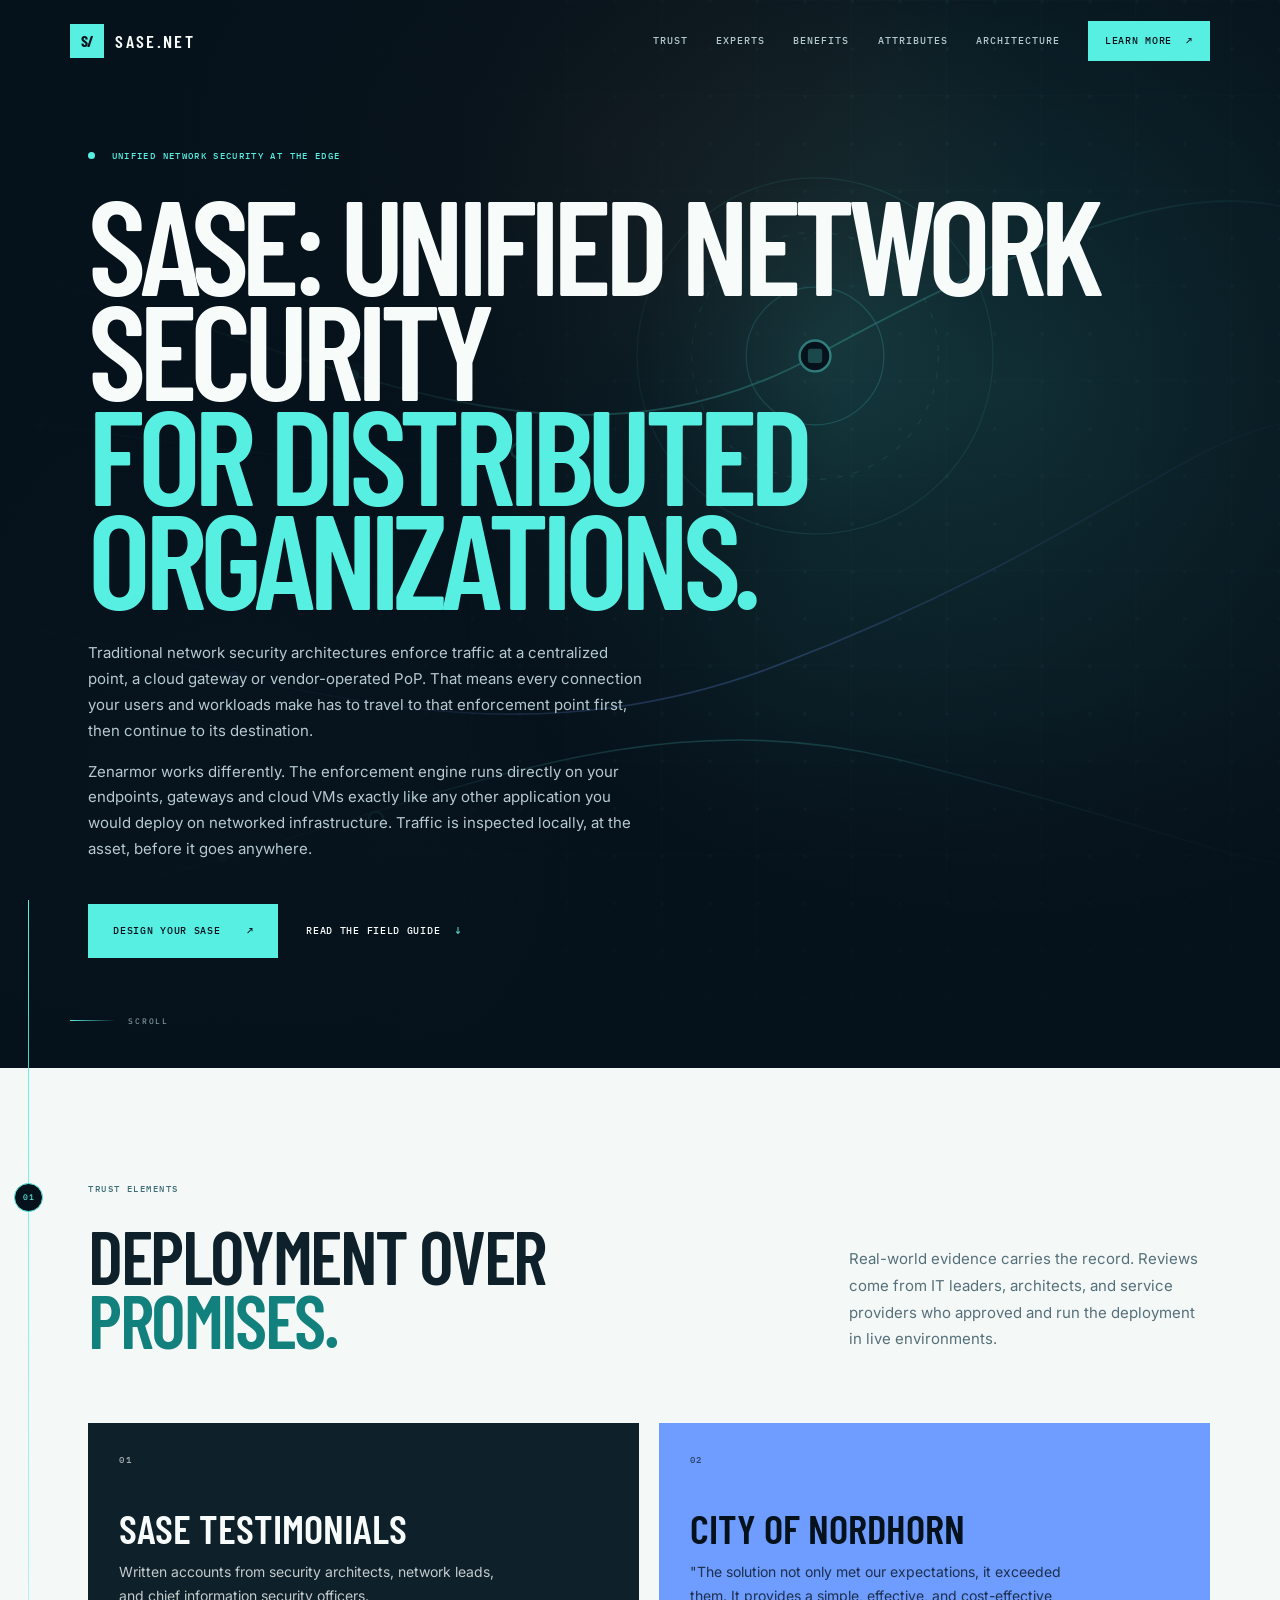
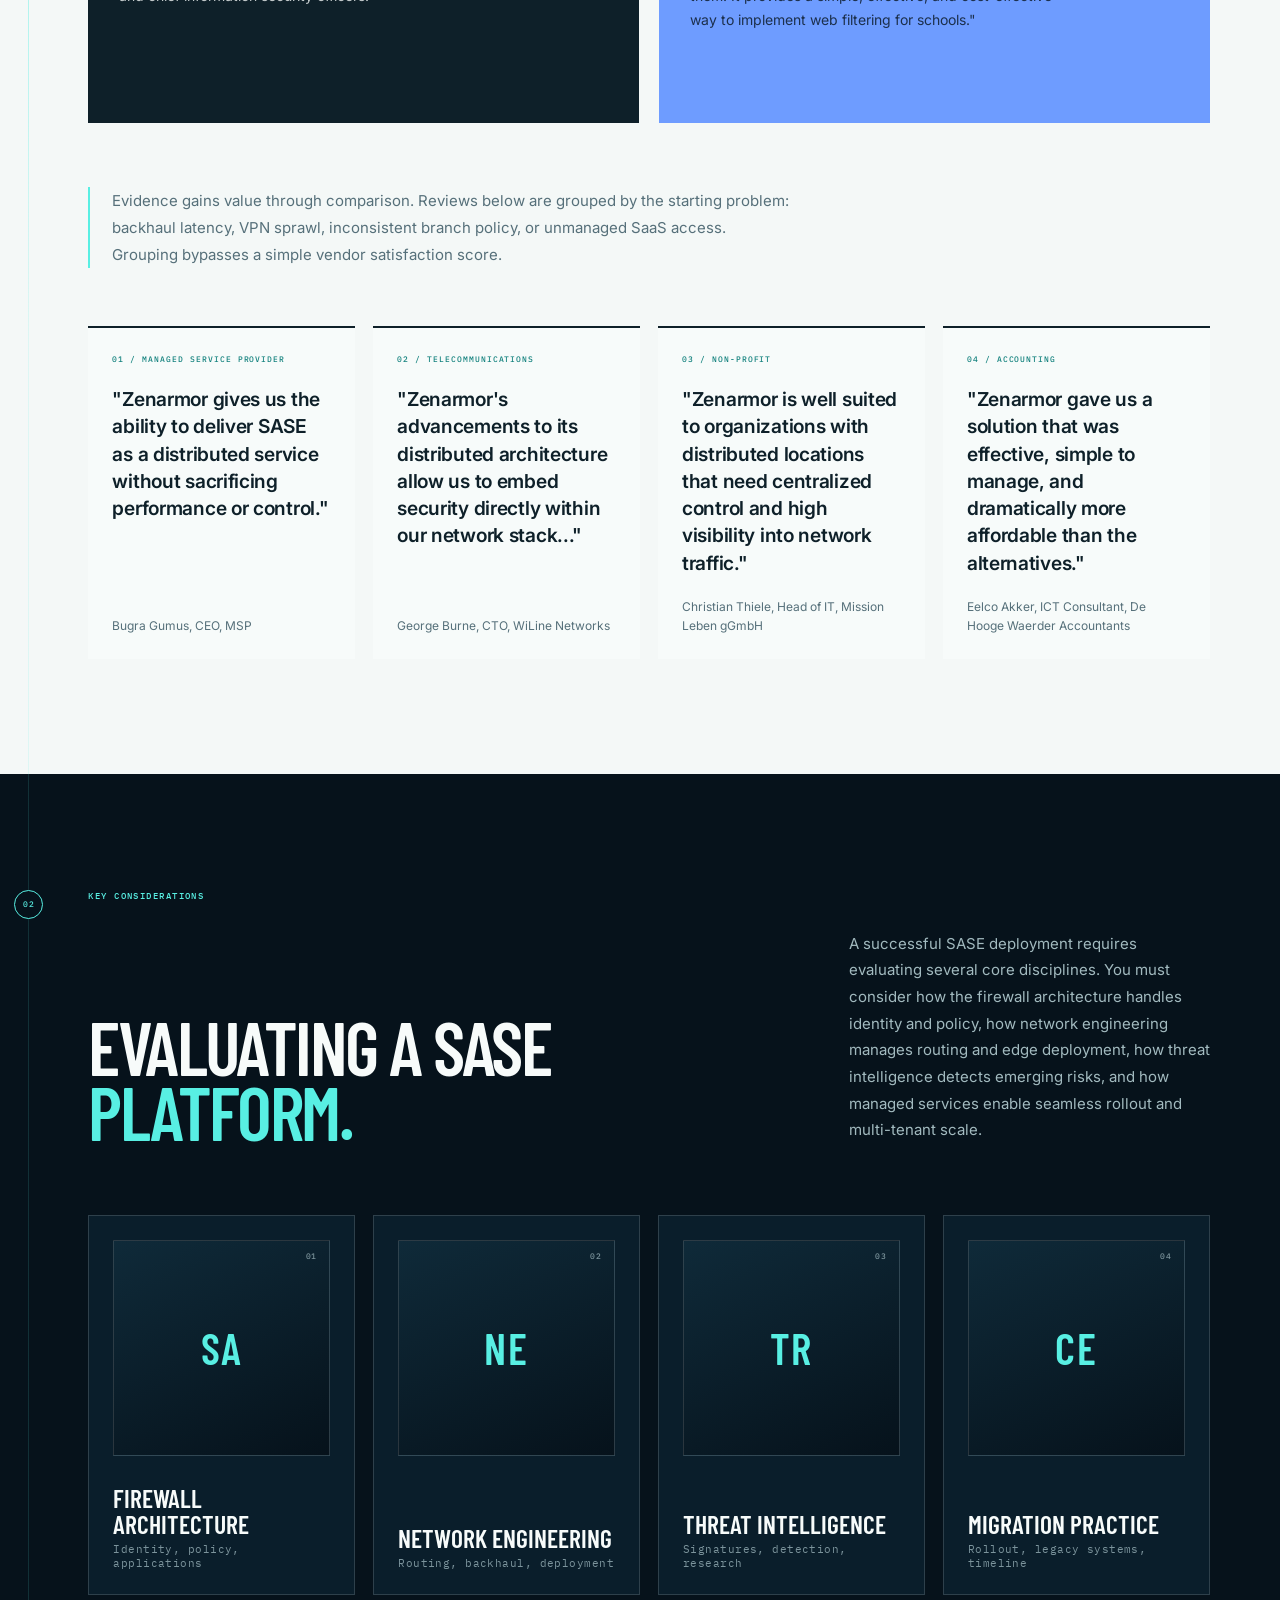
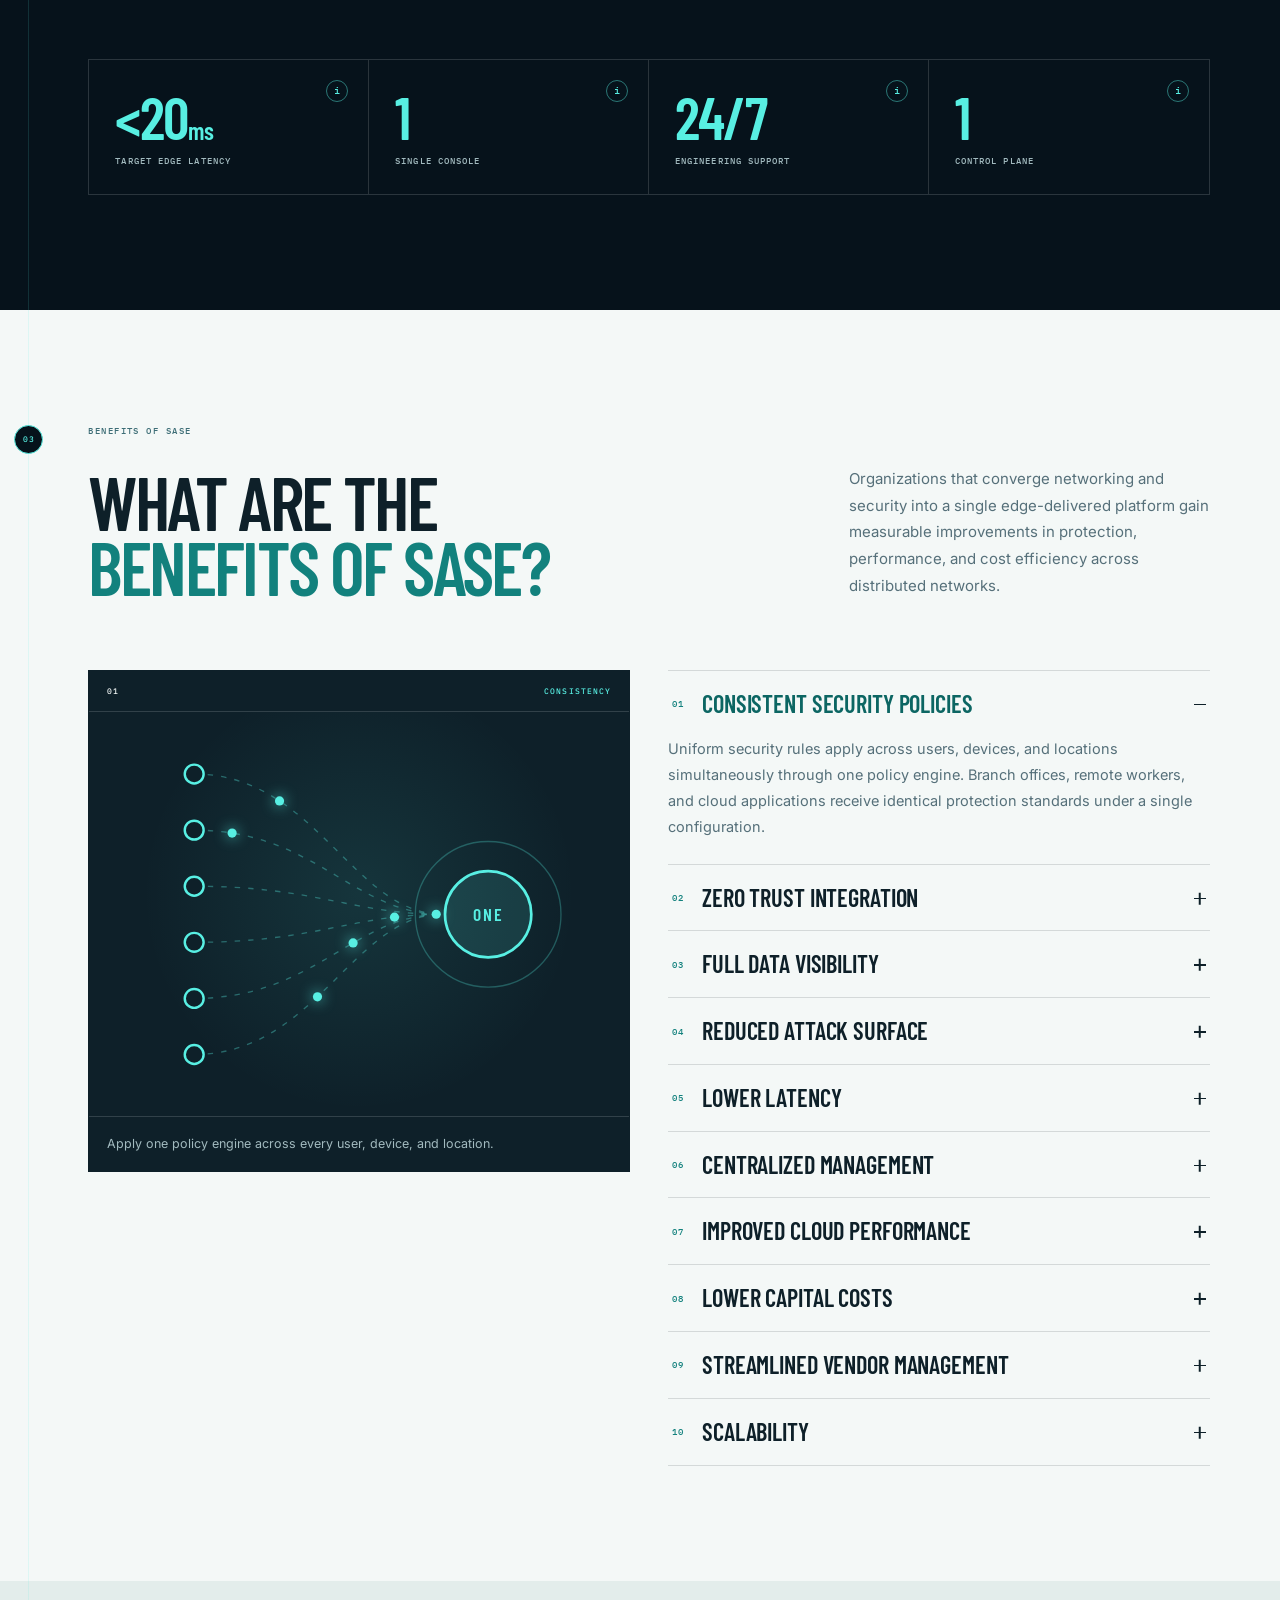
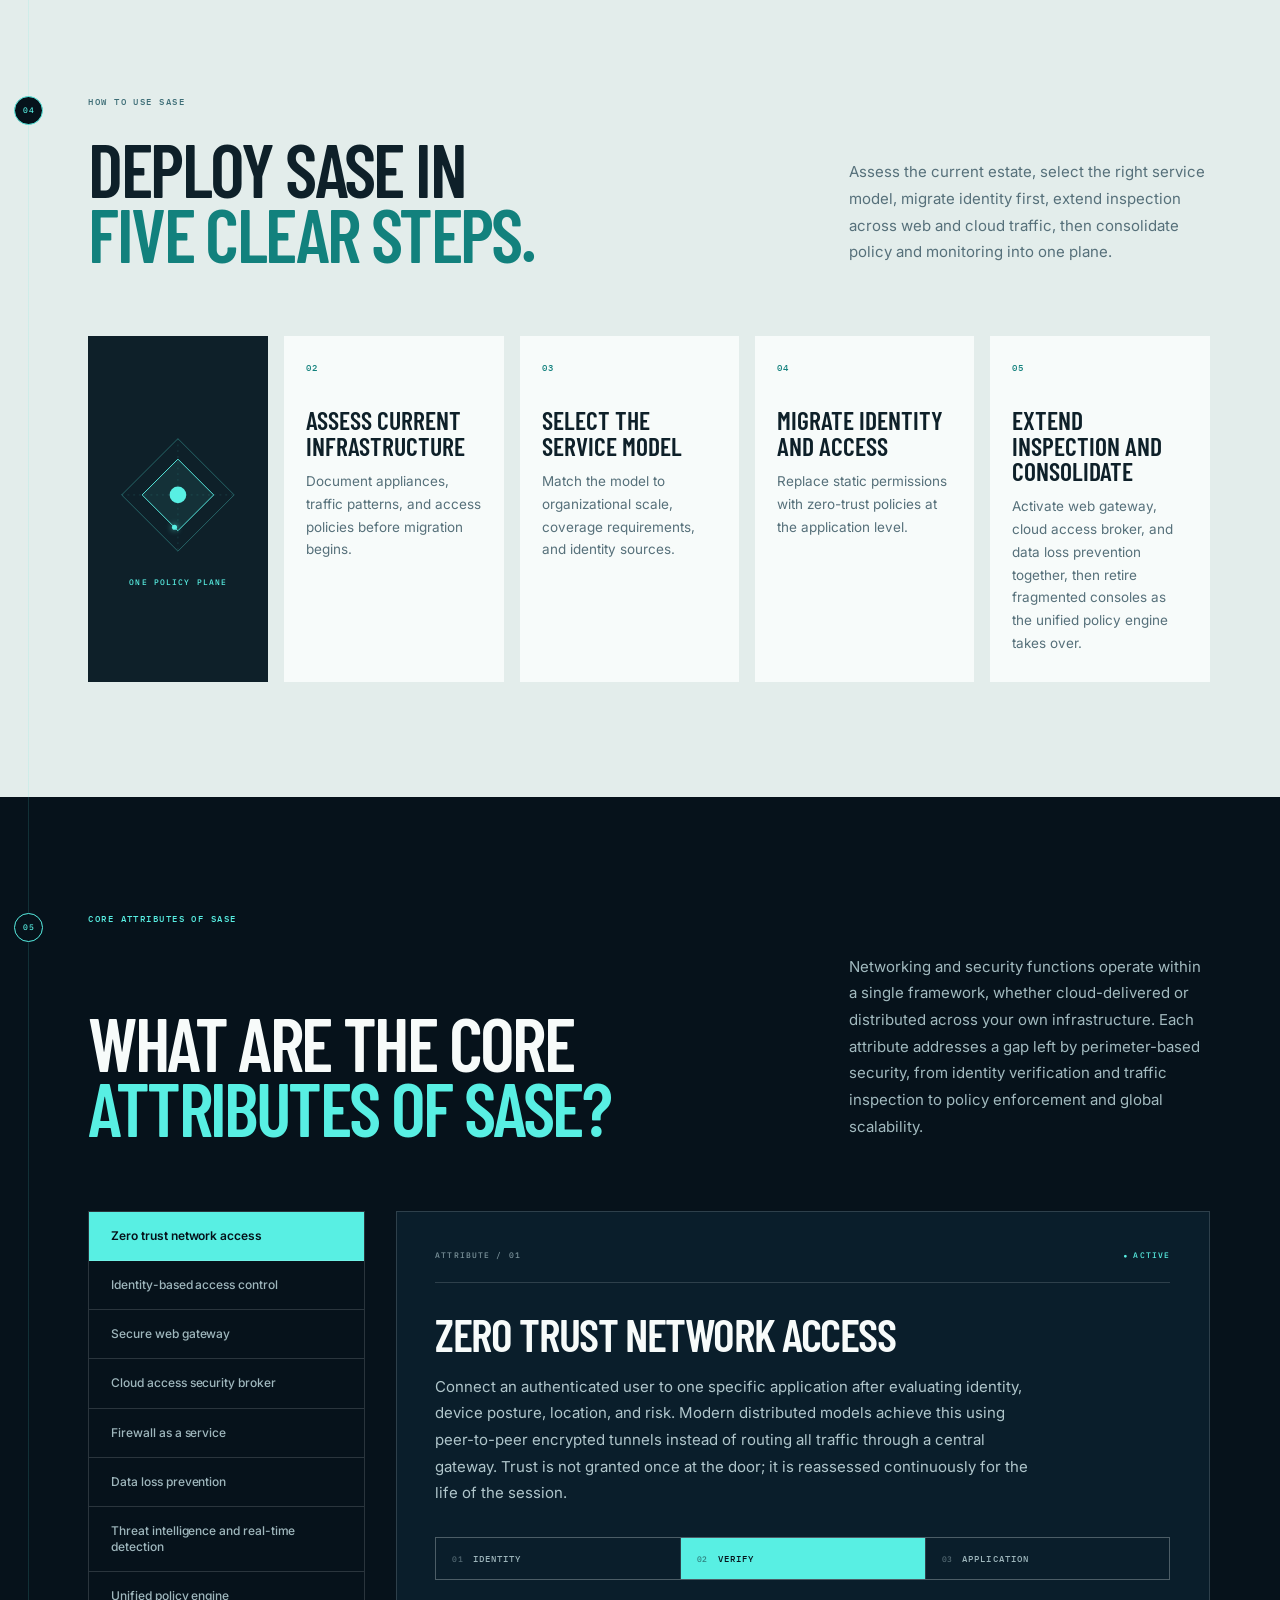
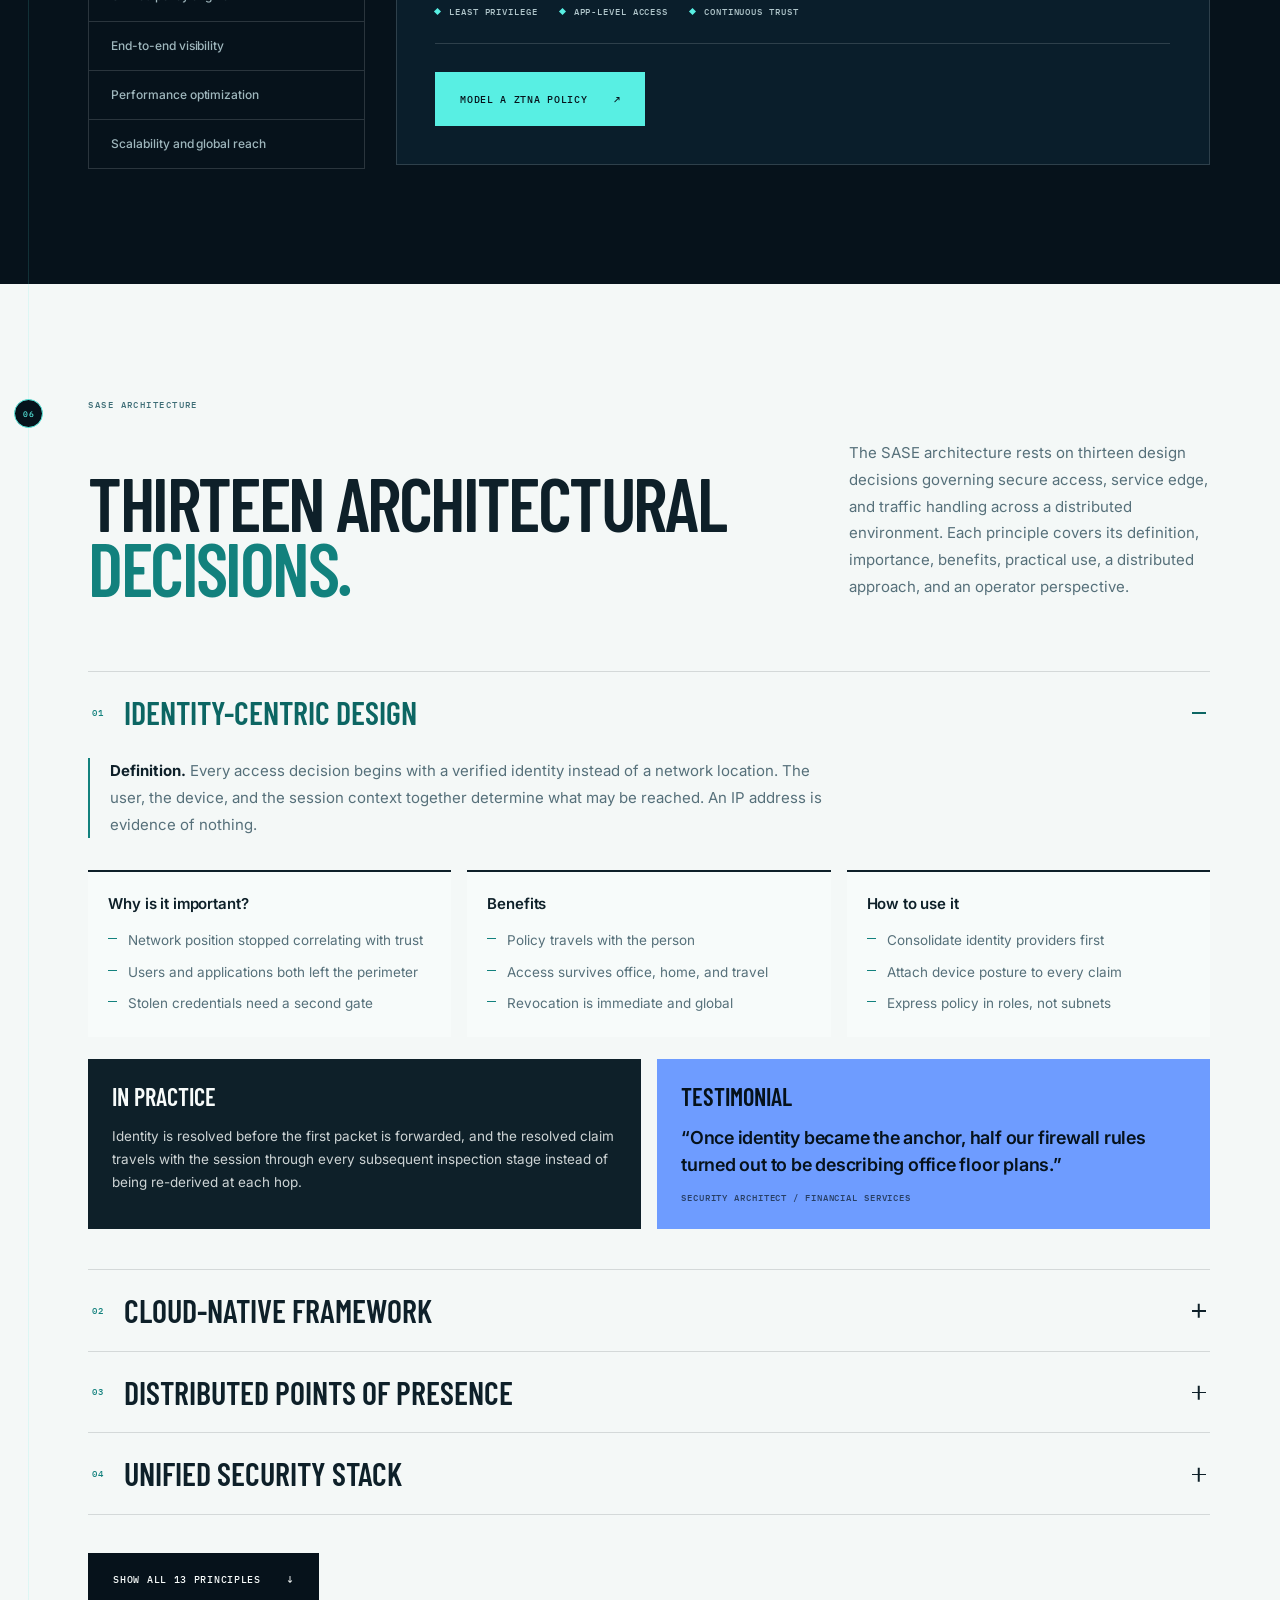
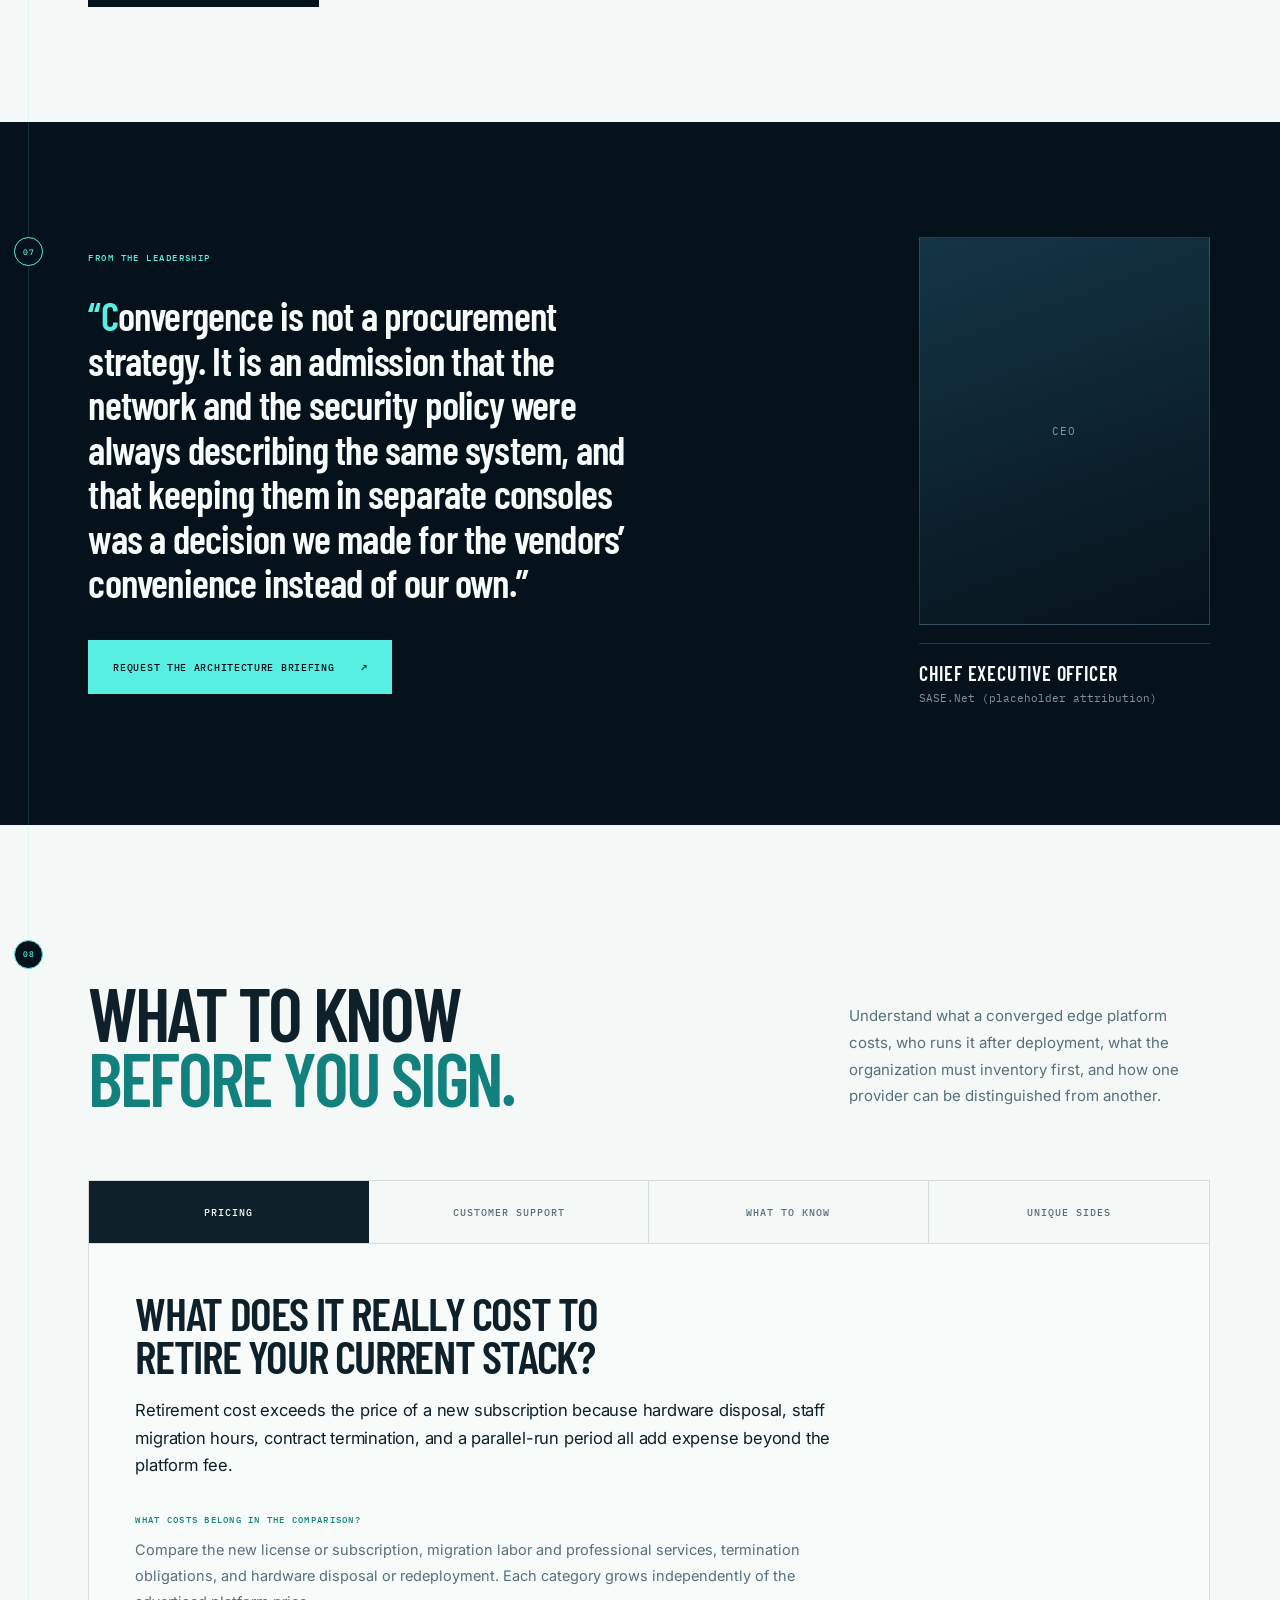
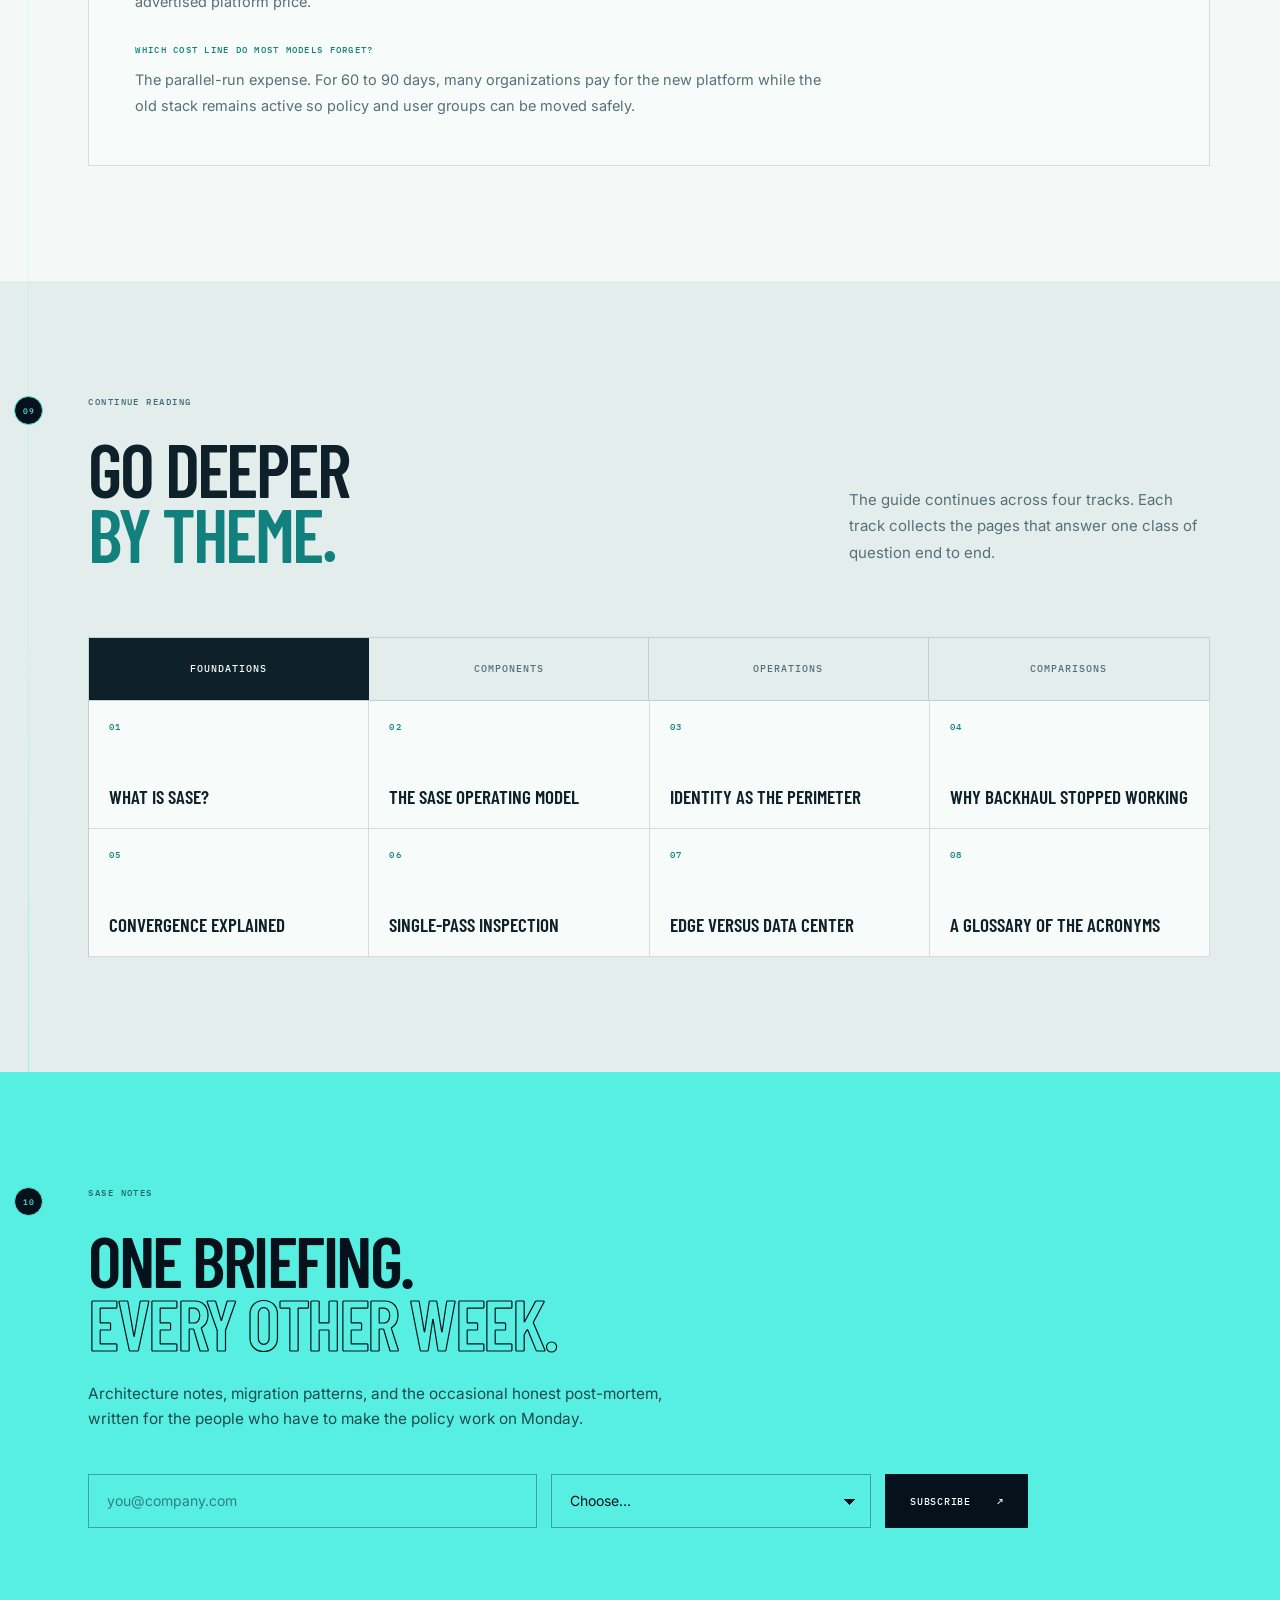
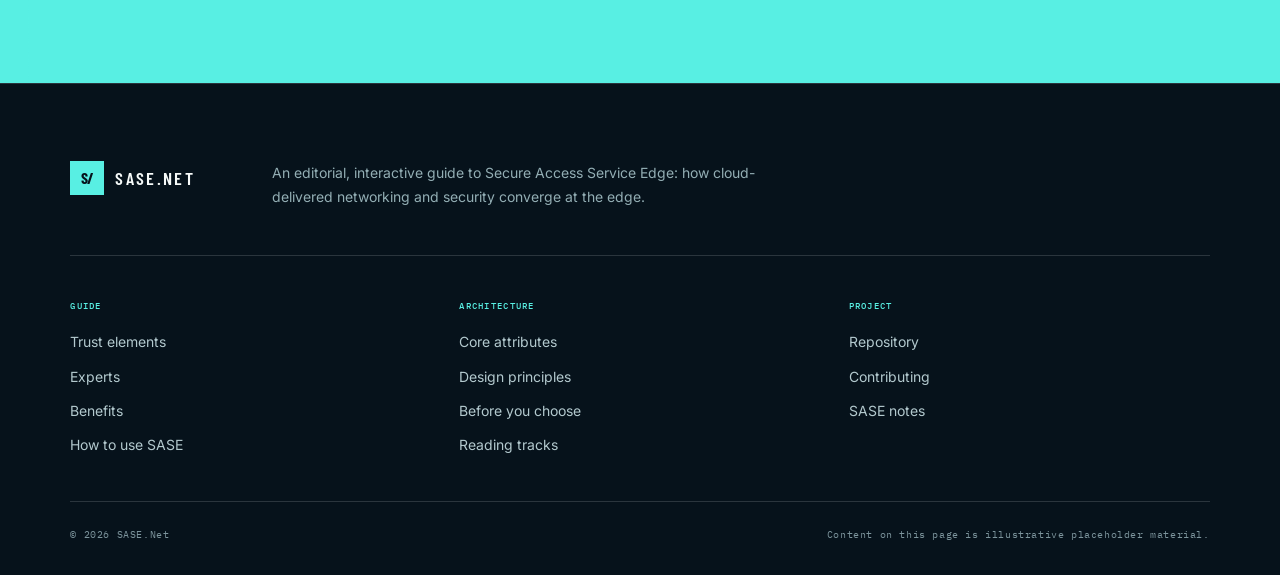
==== commit 58eee79d: "updates after Asha review" ====
--- a/index.html
+++ b/index.html
@@ -5,7 +5,7 @@
   <meta name="viewport" content="width=device-width, initial-scale=1">
   <meta name="description" content="SASE.net is a field guide to Secure Access Service Edge, covering how unified network security converges networking and security at the edge for distributed organizations.">
   <meta name="theme-color" content="#06121b">
-  <title>SASE.net — A Field Guide to Unified Network Security</title>
+  <title>SASE.net - A Field Guide to Unified Network Security</title>
   <link rel="preconnect" href="https://fonts.googleapis.com">
   <link rel="preconnect" href="https://fonts.gstatic.com" crossorigin>
   <link rel="stylesheet" href="https://fonts.googleapis.com/css2?family=Barlow+Condensed:ital,wght@0,500;0,600;0,700;1,600&family=IBM+Plex+Mono:wght@400;500&family=Inter:wght@400;500;600&display=swap">
@@ -29,7 +29,7 @@
       <a href="#benefits">Benefits</a>
       <a href="#attributes">Attributes</a>
       <a href="#architecture">Architecture</a>
-      <a class="button button-small" href="#contact">Plan your edge <span aria-hidden="true">↗</span></a>
+      <a class="button button-small" href="#contact">Learn more <span aria-hidden="true">↗</span></a>
     </nav>
   </header>
 
@@ -39,9 +39,10 @@
     <section class="hero section-dark" id="top">
       <div class="hero-bg" aria-hidden="true"></div>
       <div class="hero-inner">
-        <p class="eyebrow reveal"><span class="status-dot"></span> Unified network security at the edge</p>
-        <h1 class="reveal">SASE: Unified Network Security<br><em>for Distributed Organizations.</em></h1>
-        <p class="hero-dek reveal">A SASE solution inspects traffic at the application layer and blocks threats before packets reach internal systems. It deploys directly on your existing edge infrastructure, so a separate appliance never enters the network. Policy updates apply across every branch through a single console, eliminating fragmented rule sets. Some solutions go further, keeping enforcement entirely on your own infrastructure instead of routing traffic through a vendor's cloud.</p>
+        <p class="eyebrow reveal"><span class="status-dot"></span> Unified network security at the edge</p>
+        <h1 class="reveal">SASE: Unified Network Security<br><em>for Distributed Organizations.</em></h1>
+        <p class="hero-dek reveal">Traditional network security architectures enforce traffic at a centralized point, a cloud gateway or vendor-operated PoP. That means every connection your users and workloads make has to travel to that enforcement point first, then continue to its destination.</p>
+        <p class="hero-dek reveal">Zenarmor works differently. The enforcement engine runs directly on your endpoints, gateways and cloud VMs exactly like any other application you would deploy on networked infrastructure. Traffic is inspected locally, at the asset, before it goes anywhere.</p>
         <div class="hero-actions reveal">
           <a class="button" href="#contact">Design your SASE <span aria-hidden="true">↗</span></a>
           <a class="text-link" href="#trust">Read the field guide <span aria-hidden="true">↓</span></a>
@@ -55,7 +56,7 @@
       <p class="section-kicker reveal">Trust elements</p>
       <div class="section-heading reveal">
         <h2>Deployment over<br><em>promises.</em></h2>
-        <p>Two formats carry the record. Recorded sessions capture network teams running the firewall inside live environments. Written reviews come from architects who approved the edge deployment.</p>
+        <p>Real-world evidence carries the record. Reviews come from IT leaders, architects, and service providers who approved and run the deployment in live environments.</p>
       </div>
 
       <div class="trust-pair">
@@ -68,49 +69,48 @@
             <span class="trust-info-tag">Hover or focus to read</span>
           </div>
         </article>
-        <article class="trust-card trust-card-accent reveal" tabindex="0">
-          <span class="trust-index">02</span>
-          <h3>Video reviews</h3>
-          <p class="trust-lede">Recorded walkthroughs of live policy, routing, and rollout decisions.</p>
-          <div class="trust-info">
-            <p>Video reviews show the console, the policy model, and the failure cases. Every recording is timestamped to the migration phase it describes, so the footage matches the maturity of the deployment being discussed.</p>
-            <span class="trust-info-tag">Hover or focus to read</span>
-          </div>
+        <article class="trust-card trust-card-accent reveal" tabindex="0">
+          <span class="trust-index">02</span>
+          <h3>City of Nordhorn</h3>
+          <p class="trust-lede">"The solution not only met our expectations, it exceeded them. It provides a simple, effective, and cost-effective way to implement web filtering for schools."</p>
+          <div class="trust-info">
+            <p>IT team responsible for schools</p>
+          </div>
         </article>
       </div>
 
       <p class="section-note reveal">Evidence gains value through comparison. Reviews below are grouped by the starting problem: backhaul latency, VPN sprawl, inconsistent branch policy, or unmanaged SaaS access. Grouping bypasses a simple vendor satisfaction score.</p>
 
-      <div class="testimonial-grid">
-        <blockquote class="reveal">
-          <span>01 / Managed service provider</span>
-          <p>“Policy control finally lives in one console instead of four dashboards.”</p>
-          <footer>Network operations lead</footer>
-        </blockquote>
-        <blockquote class="reveal">
-          <span>02 / Financial services</span>
-          <p>“Rule changes reach every branch the same afternoon they get approved.”</p>
-          <footer>Security architect</footer>
-        </blockquote>
-        <blockquote class="reveal">
-          <span>03 / Health technology</span>
-          <p>“Traffic inspection stopped requiring a separate box on the rack.”</p>
-          <footer>Infrastructure manager</footer>
-        </blockquote>
-        <blockquote class="reveal">
-          <span>04 / Manufacturing</span>
-          <p>“Migration off the legacy filter took a weekend, not a quarter.”</p>
-          <footer>IT director</footer>
-        </blockquote>
+      <div class="testimonial-grid">
+        <blockquote class="reveal">
+          <span>01 / Managed service provider</span>
+          <p>"Zenarmor gives us the ability to deliver SASE as a distributed service without sacrificing performance or control."</p>
+          <footer>Bugra Gumus, CEO, MSP</footer>
+        </blockquote>
+        <blockquote class="reveal">
+          <span>02 / Telecommunications</span>
+          <p>"Zenarmor's advancements to its distributed architecture allow us to embed security directly within our network stack..."</p>
+          <footer>George Burne, CTO, WiLine Networks</footer>
+        </blockquote>
+        <blockquote class="reveal">
+          <span>03 / Non-Profit</span>
+          <p>"Zenarmor is well suited to organizations with distributed locations that need centralized control and high visibility into network traffic."</p>
+          <footer>Christian Thiele, Head of IT, Mission Leben gGmbH</footer>
+        </blockquote>
+        <blockquote class="reveal">
+          <span>04 / Accounting</span>
+          <p>"Zenarmor gave us a solution that was effective, simple to manage, and dramatically more affordable than the alternatives."</p>
+          <footer>Eelco Akker, ICT Consultant, De Hooge Waerder Accountants</footer>
+        </blockquote>
       </div>
     </section>
 
     <!-- ========================================================== EXPERTS -->
     <section class="experts section-dark" id="experts" data-step="02">
-      <p class="section-kicker reveal">SASE specialists</p>
+      <p class="section-kicker reveal">Key Considerations</p>
       <div class="section-heading reveal">
-        <h2>Shared expertise.<br><em>One operating model.</em></h2>
-        <p>SASE management is a shared discipline. Network engineers, security architects, threat researchers, and migration specialists maintain one operating model. Each group contributes a distinct layer of the deployment, from packet inspection rules to rollout timing.</p>
+        <h2>Evaluating a SASE<br><em>platform.</em></h2>
+        <p>A successful SASE deployment requires evaluating several core disciplines. You must consider how the firewall architecture handles identity and policy, how network engineering manages routing and edge deployment, how threat intelligence detects emerging risks, and how managed services enable seamless rollout and multi-tenant scale.</p>
       </div>
 
       <div class="team-grid">
@@ -142,12 +142,12 @@
           </div>
         </article>
         <article class="team-card reveal" tabindex="0">
-          <div class="team-portrait" aria-hidden="true"><b>MS</b><i>04</i></div>
-          <h3>Managed services</h3>
-          <p class="team-role">Multi-tenant, partner rollout, scale</p>
+          <div class="team-portrait" aria-hidden="true"><b>CE</b><i>04</i></div>
+          <h3>Migration practice</h3>
+          <p class="team-role">Rollout, legacy systems, timeline</p>
           <div class="team-bio">
-            <p>Eight years helping managed service providers (MSPs) scale edge security across distributed client networks. Leads the multi-tenant deployment model that lets partners manage hundreds of deployments from a single console.</p>
-            <ul><li>Multi-tenant</li><li>Partner rollout</li><li>Scale</li></ul>
+            <p>Eight years replacing legacy filtering appliances without downtime windows. Leads the migration timeline that decides when a branch cuts over to the new firewall.</p>
+            <ul><li>Rollout</li><li>Legacy systems</li><li>Timeline</li></ul>
           </div>
         </article>
       </div>
@@ -244,7 +244,7 @@
     <section class="how section-muted" id="how" data-step="04">
       <p class="section-kicker reveal">How to use SASE</p>
       <div class="section-heading reveal">
-        <h2>Use SASE in<br><em>five clear steps.</em></h2>
+        <h2>Deploy SASE in<br><em>five clear steps.</em></h2>
         <p>Assess the current estate, select the right service model, migrate identity first, extend inspection across web and cloud traffic, then consolidate policy and monitoring into one plane.</p>
       </div>
 
@@ -432,7 +432,7 @@
       <p class="section-kicker reveal">SASE architecture</p>
       <div class="section-heading reveal">
         <h2>Thirteen architectural<br><em>decisions.</em></h2>
-        <p>A well-designed SASE architecture rests on thirteen design decisions governing secure access, service edge, and traffic handling across a distributed environment. Each principle covers its definition, importance, benefits, practical use, a distributed approach, and an operator perspective.</p>
+        <p>The SASE architecture rests on thirteen design decisions governing secure access, service edge, and traffic handling across a distributed environment. Each principle covers its definition, importance, benefits, practical use, a distributed approach, and an operator perspective.</p>
       </div>
 
       <div class="arch-list" data-arch-list>
@@ -723,11 +723,70 @@
       </div>
     </section>
 
+    <!-- ========================================================== INTERNAL LINKS -->
+    <section class="explore section-muted" id="explore" data-step="09">
+      <p class="section-kicker reveal">Continue reading</p>
+      <div class="section-heading reveal">
+        <h2>Go deeper<br><em>by theme.</em></h2>
+        <p>The guide continues across four tracks. Each track collects the pages that answer one class of question end to end.</p>
+      </div>
+
+      <div class="explore-tabs reveal" role="tablist" aria-label="Reading tracks">
+        <button role="tab" id="exp-tab-foundations" aria-controls="exp-panel-foundations" aria-selected="true"  data-explore="foundations">Foundations</button>
+        <button role="tab" id="exp-tab-components"  aria-controls="exp-panel-components"  aria-selected="false" data-explore="components"  tabindex="-1">Components</button>
+        <button role="tab" id="exp-tab-operations"  aria-controls="exp-panel-operations"  aria-selected="false" data-explore="operations"  tabindex="-1">Operations</button>
+        <button role="tab" id="exp-tab-comparisons" aria-controls="exp-panel-comparisons" aria-selected="false" data-explore="comparisons" tabindex="-1">Comparisons</button>
+      </div>
+
+      <div class="explore-grid reveal" role="tabpanel" id="exp-panel-foundations" aria-labelledby="exp-tab-foundations" tabindex="0">
+        <a href="#attributes"><b>01</b><span>What is SASE?</span></a>
+        <a href="#attributes"><b>02</b><span>The SASE operating model</span></a>
+        <a href="#architecture"><b>03</b><span>Identity as the perimeter</span></a>
+        <a href="#architecture"><b>04</b><span>Why backhaul stopped working</span></a>
+        <a href="#benefits"><b>05</b><span>Convergence explained</span></a>
+        <a href="#how"><b>06</b><span>Single-pass inspection</span></a>
+        <a href="#how"><b>07</b><span>Edge versus data center</span></a>
+        <a href="#resources"><b>08</b><span>A glossary of the acronyms</span></a>
+      </div>
+
+      <div class="explore-grid reveal" role="tabpanel" id="exp-panel-components" aria-labelledby="exp-tab-components" tabindex="0" hidden>
+        <a href="#attributes"><b>01</b><span>Zero trust network access</span></a>
+        <a href="#attributes"><b>02</b><span>Secure web gateway</span></a>
+        <a href="#attributes"><b>03</b><span>Cloud access security broker</span></a>
+        <a href="#attributes"><b>04</b><span>Firewall as a service</span></a>
+        <a href="#attributes"><b>05</b><span>Data loss prevention</span></a>
+        <a href="#attributes"><b>06</b><span>SD-WAN in a SASE model</span></a>
+        <a href="#architecture"><b>07</b><span>Microsegmentation</span></a>
+        <a href="#architecture"><b>08</b><span>Digital experience monitoring</span></a>
+      </div>
+
+      <div class="explore-grid reveal" role="tabpanel" id="exp-panel-operations" aria-labelledby="exp-tab-operations" tabindex="0" hidden>
+        <a href="#resources"><b>01</b><span>Building the readiness inventory</span></a>
+        <a href="#resources"><b>02</b><span>Phasing a migration</span></a>
+        <a href="#resources"><b>03</b><span>Retiring the VPN safely</span></a>
+        <a href="#resources"><b>04</b><span>Merging network and security teams</span></a>
+        <a href="#resources"><b>05</b><span>Writing the TLS exclusion policy</span></a>
+        <a href="#resources"><b>06</b><span>Measuring user experience</span></a>
+        <a href="#leadership"><b>07</b><span>Reporting to the board</span></a>
+        <a href="#leadership"><b>08</b><span>Building the business case</span></a>
+      </div>
+
+      <div class="explore-grid reveal" role="tabpanel" id="exp-panel-comparisons" aria-labelledby="exp-tab-comparisons" tabindex="0" hidden>
+        <a href="#architecture"><b>01</b><span>SASE versus zero trust</span></a>
+        <a href="#architecture"><b>02</b><span>SASE versus SD-WAN</span></a>
+        <a href="#architecture"><b>03</b><span>SASE versus SSE</span></a>
+        <a href="#architecture"><b>04</b><span>ZTNA versus VPN</span></a>
+        <a href="#architecture"><b>05</b><span>Single-vendor versus best-of-breed</span></a>
+        <a href="#resources"><b>06</b><span>Provider evaluation checklist</span></a>
+        <a href="#resources"><b>07</b><span>On-premises firewall versus FWaaS</span></a>
+        <a href="#resources"><b>08</b><span>Proxy versus inline inspection</span></a>
+      </div>
+    </section>
 
     <!-- ========================================================== NEWSLETTER -->
     <section class="newsletter section-cyan" id="contact" data-step="10">
       <div class="newsletter-inner reveal">
-        <p class="section-kicker">Edge notes</p>
+        <p class="section-kicker">SASE notes</p>
         <h2>One briefing.<br><em>Every other week.</em></h2>
         <p class="newsletter-dek">Architecture notes, migration patterns, and the occasional honest post-mortem, written for the people who have to make the policy work on Monday.</p>
         <form class="newsletter-form" novalidate>
@@ -775,9 +834,9 @@
       </nav>
       <nav aria-label="Project">
         <h2>Project</h2>
-        <a href="https://github.com/KTG1/sase-net-site" rel="noopener">Repository</a>
-        <a href="https://github.com/KTG1/sase-net-site/blob/main/CONTRIBUTING.md" rel="noopener">Contributing</a>
-        <a href="#contact">Edge notes</a>
+        <a href="https://github.com/hien-zenarmor/sase-dot-net" rel="noopener">Repository</a>
+        <a href="https://github.com/hien-zenarmor/sase-dot-net/blob/main/CONTRIBUTING.md" rel="noopener">Contributing</a>
+        <a href="#contact">SASE notes</a>
       </nav>
     </div>
     <div class="footer-base">
@@ -788,4 +847,3 @@
 </body>
 </html>
 
-
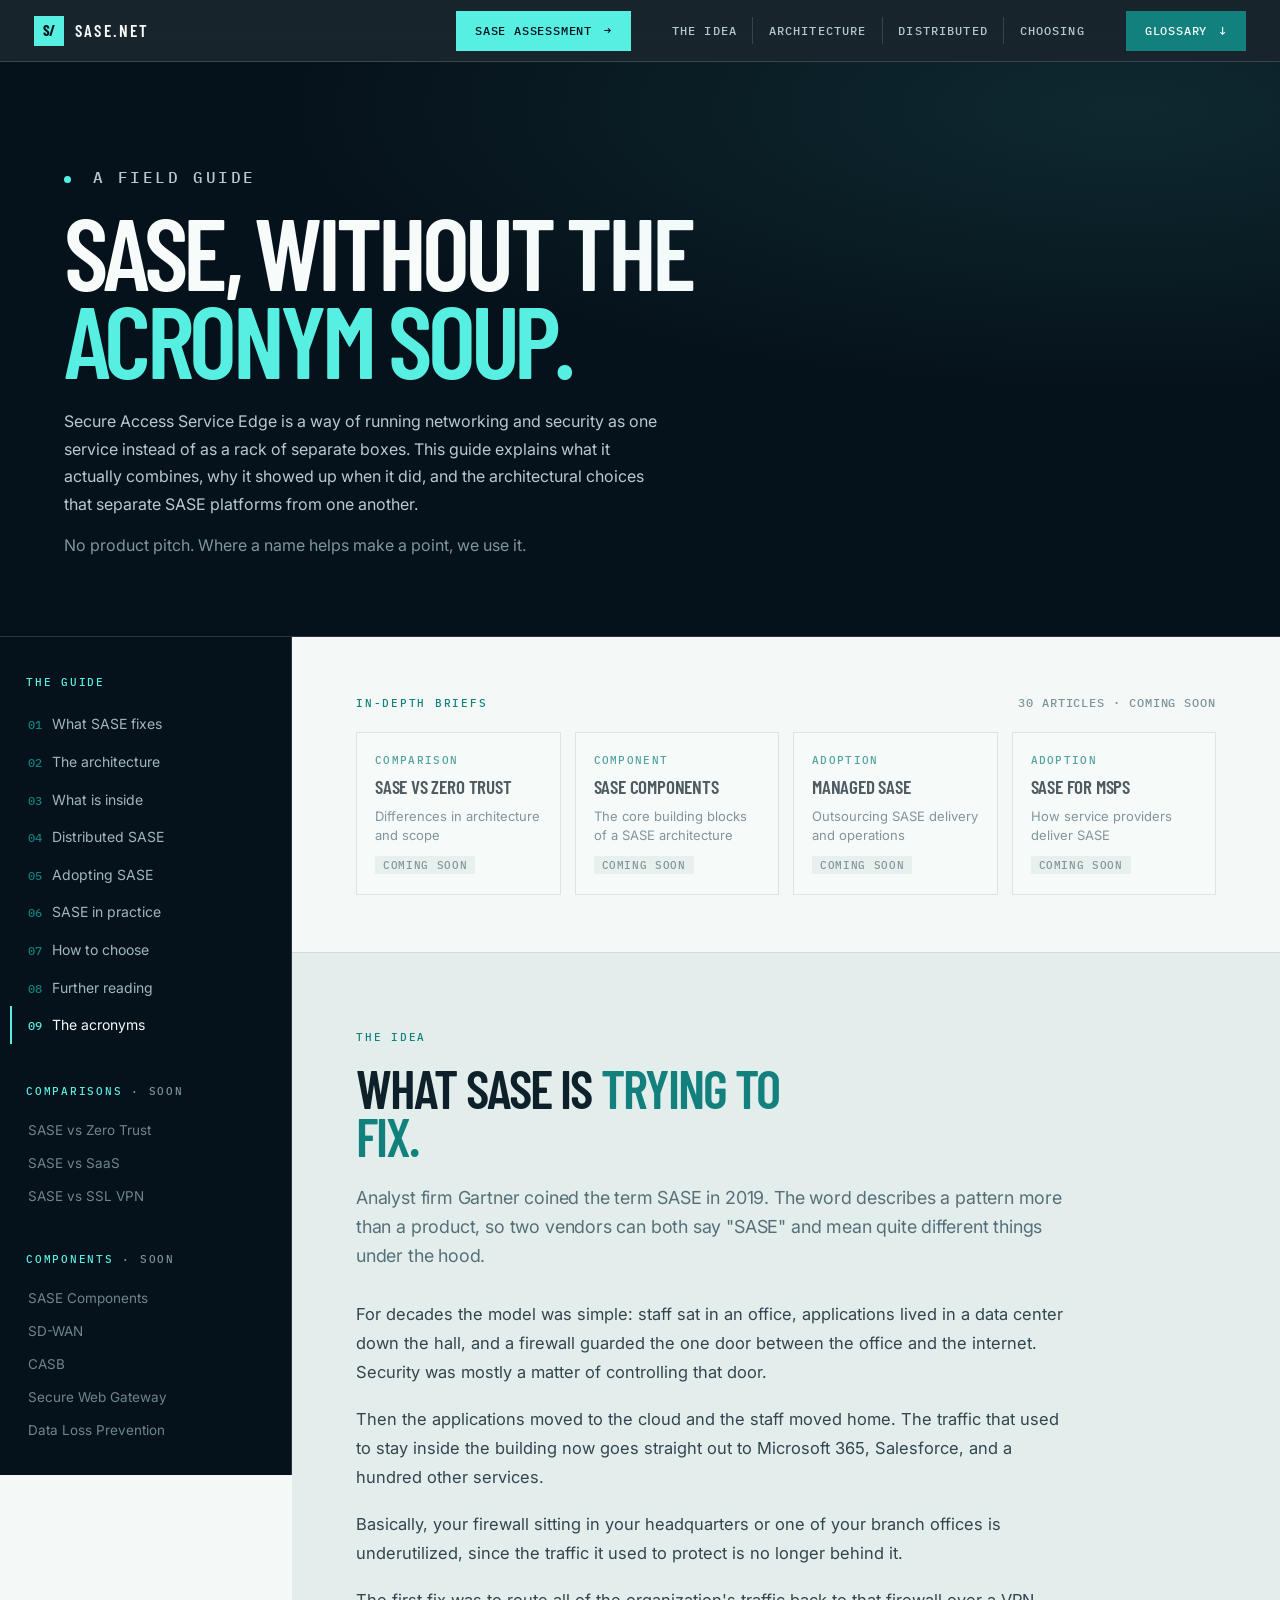
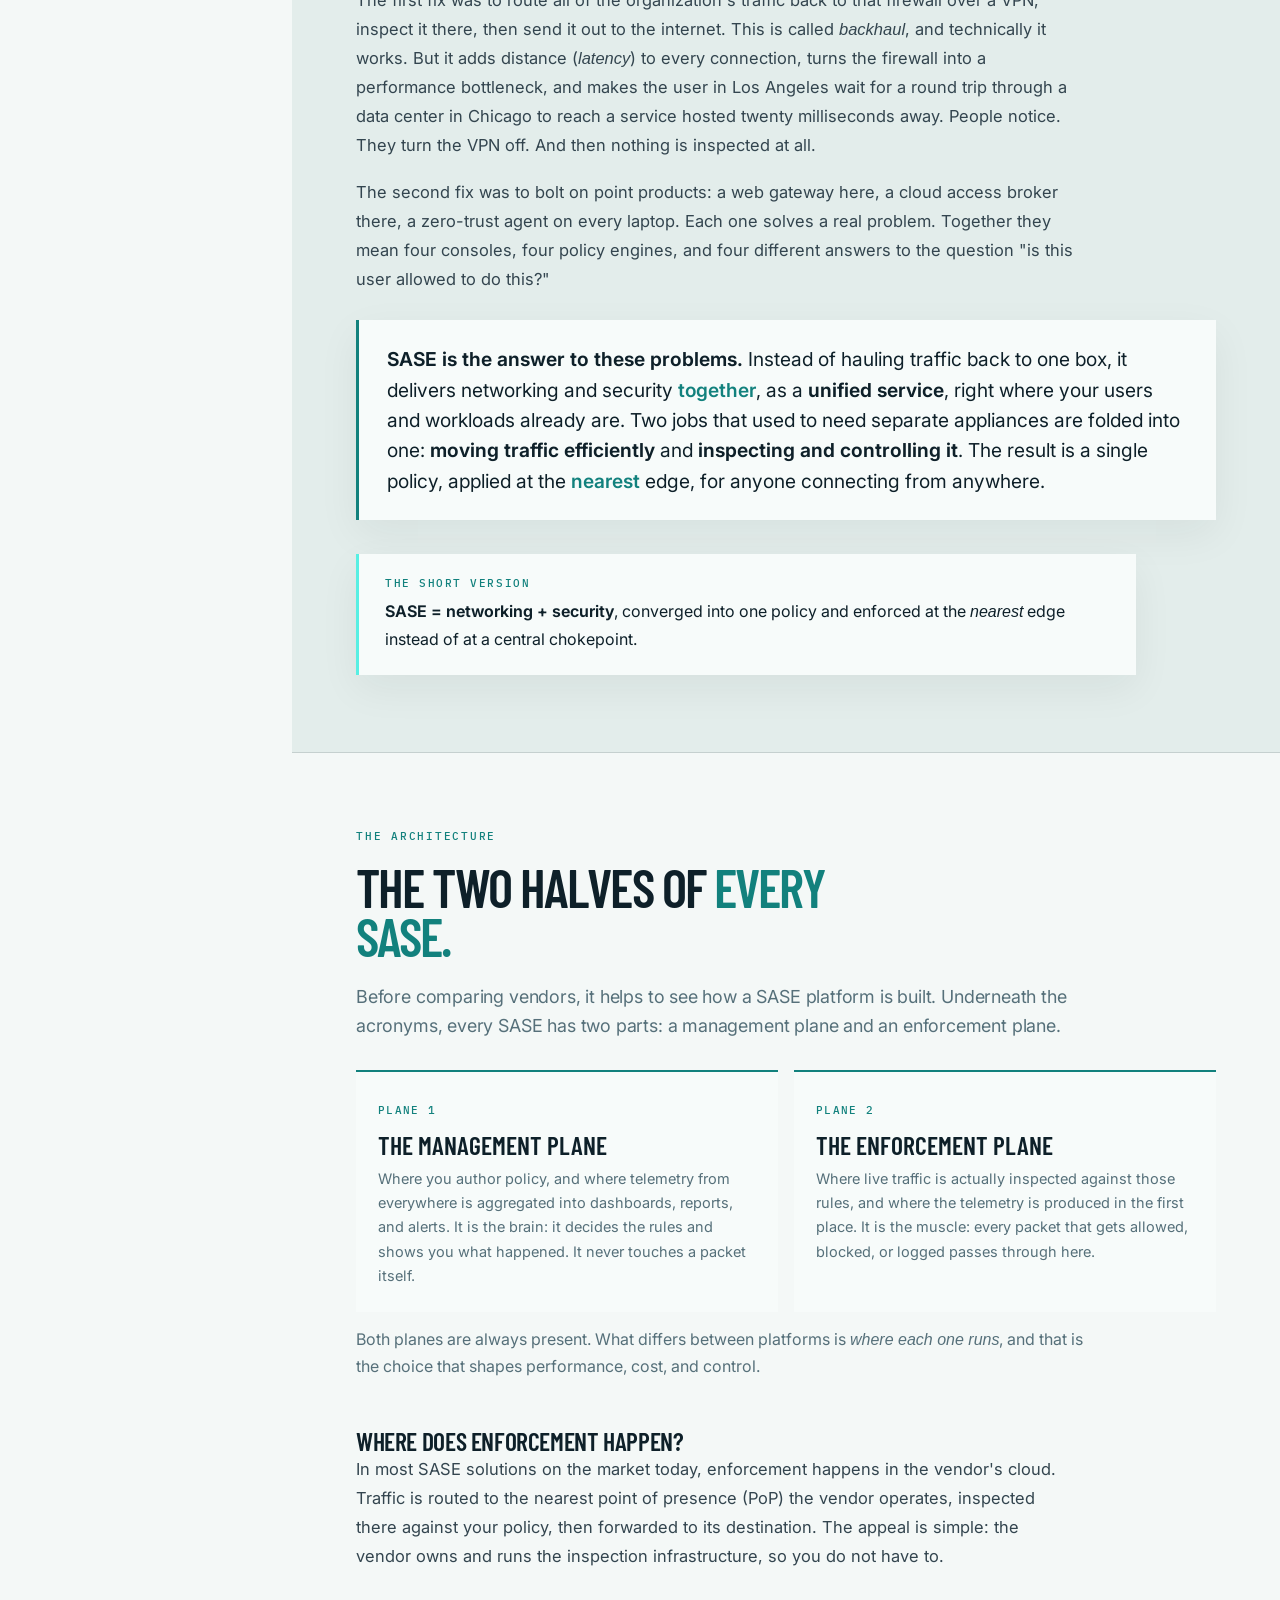
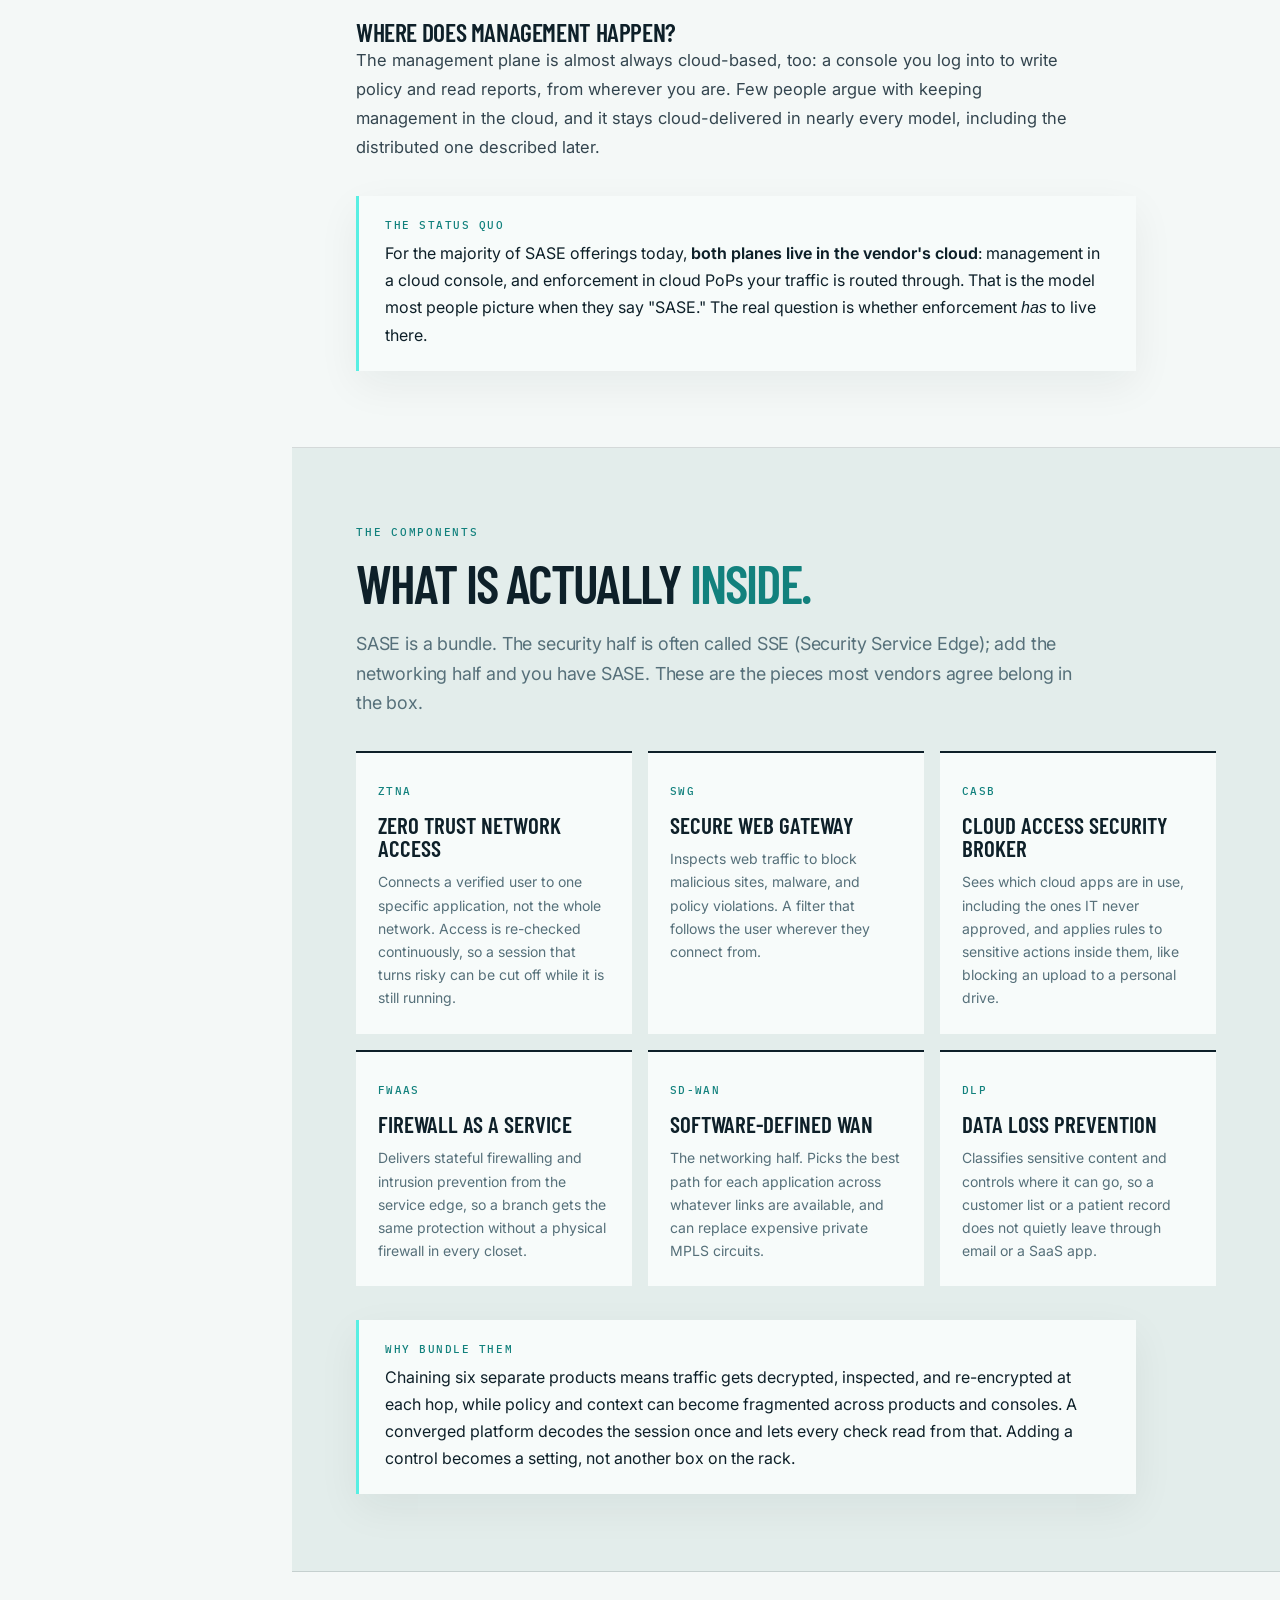
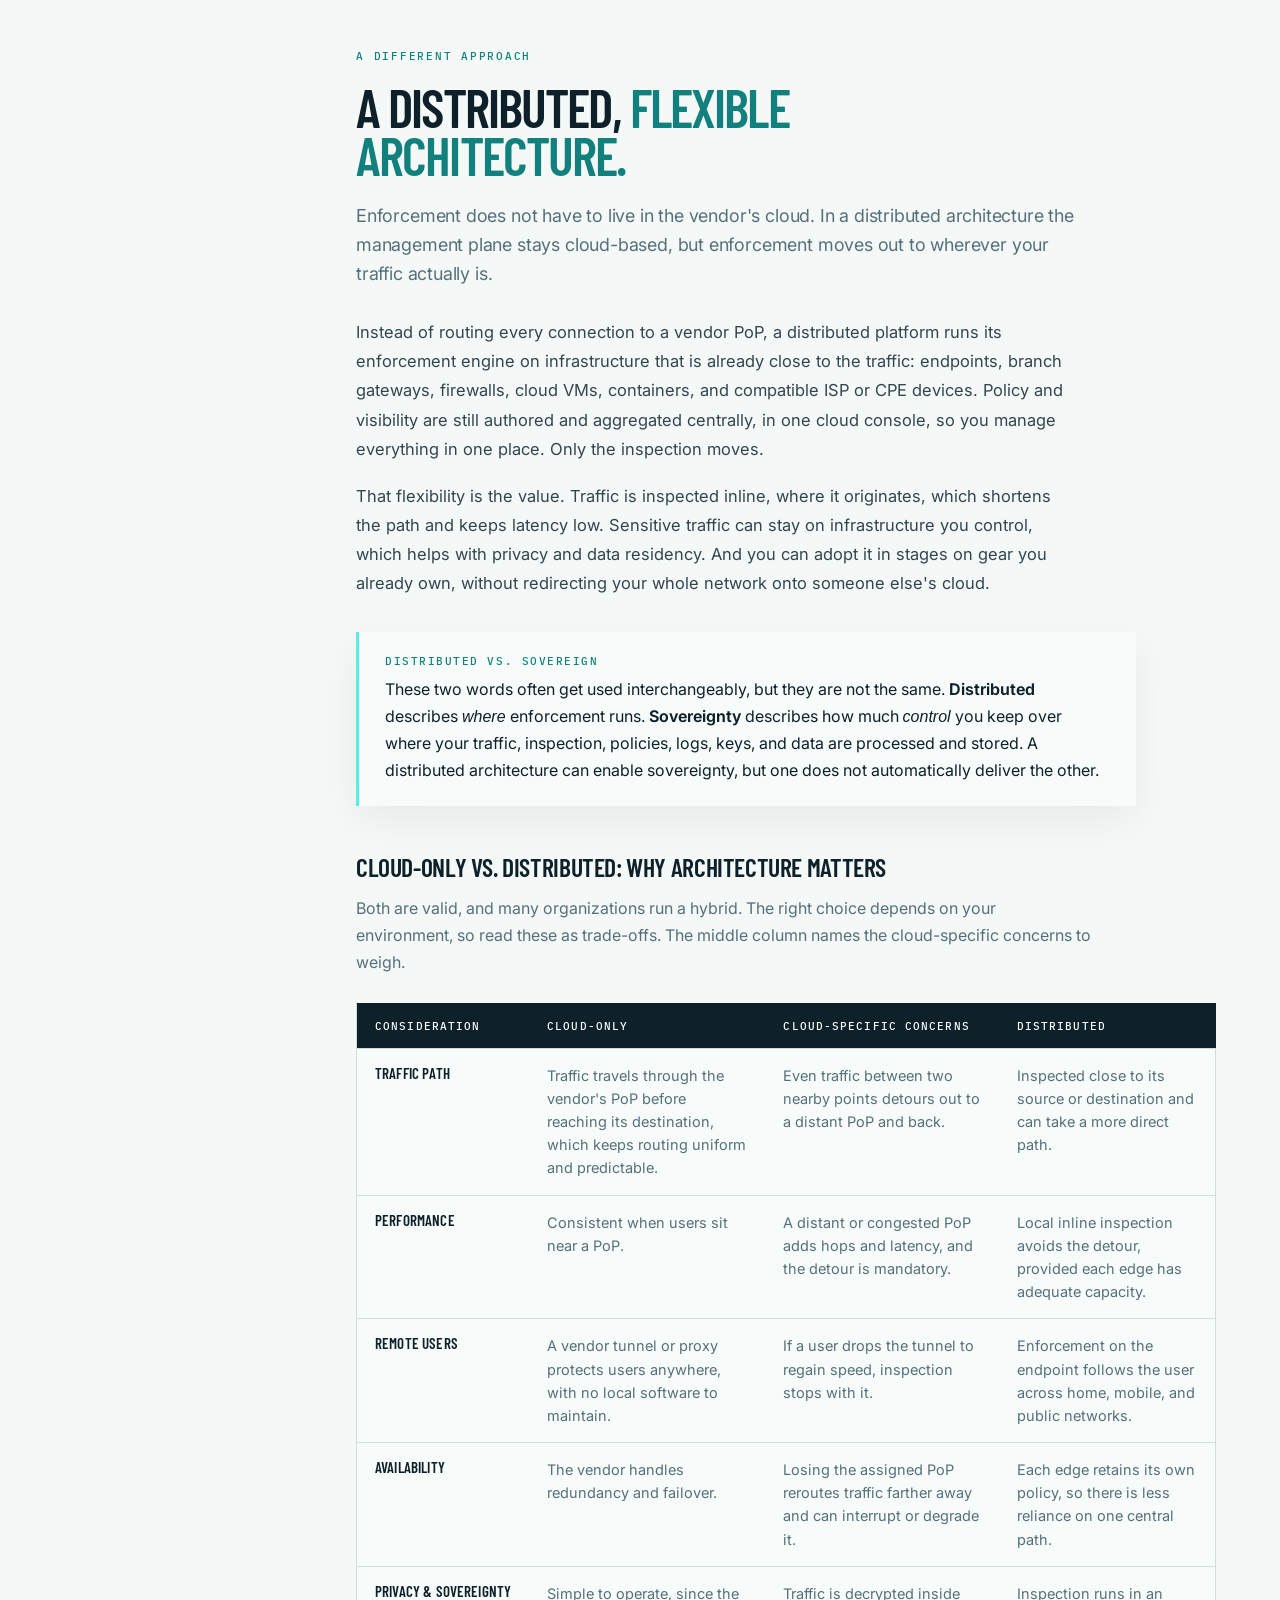
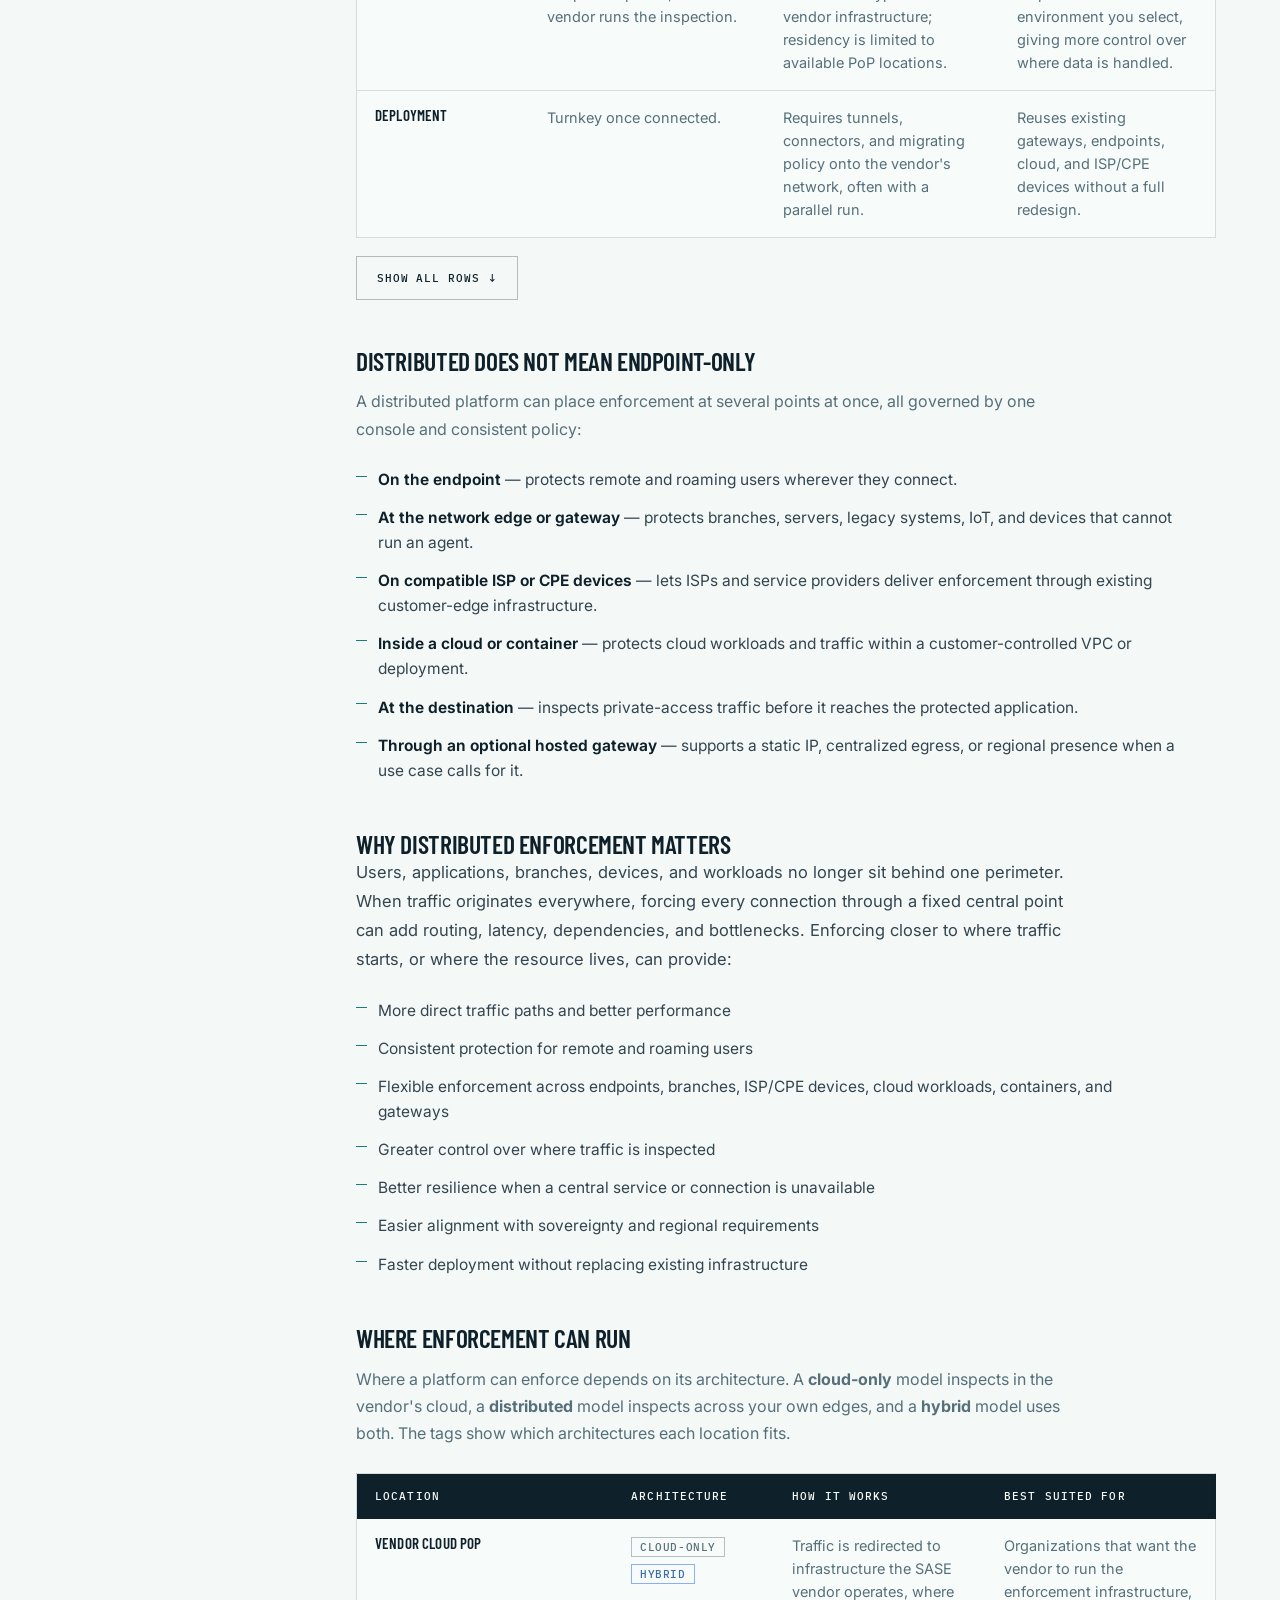
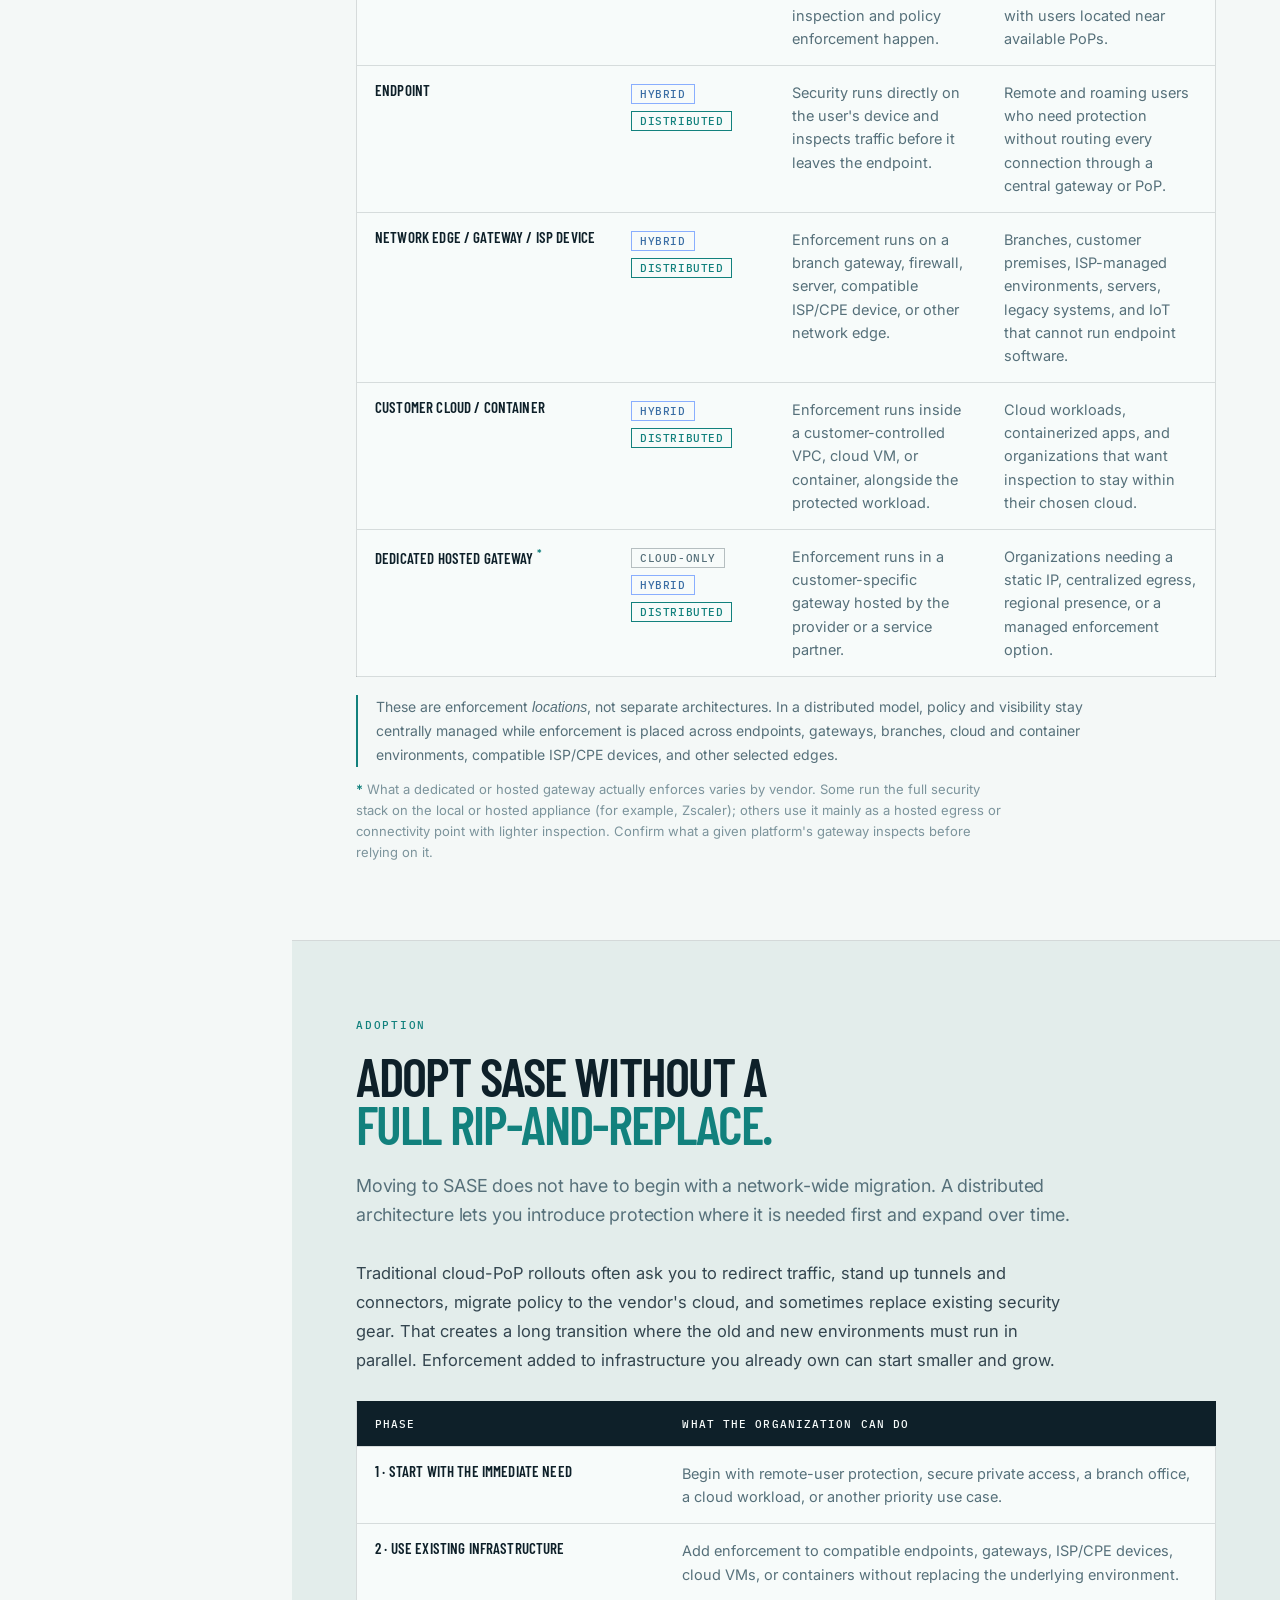
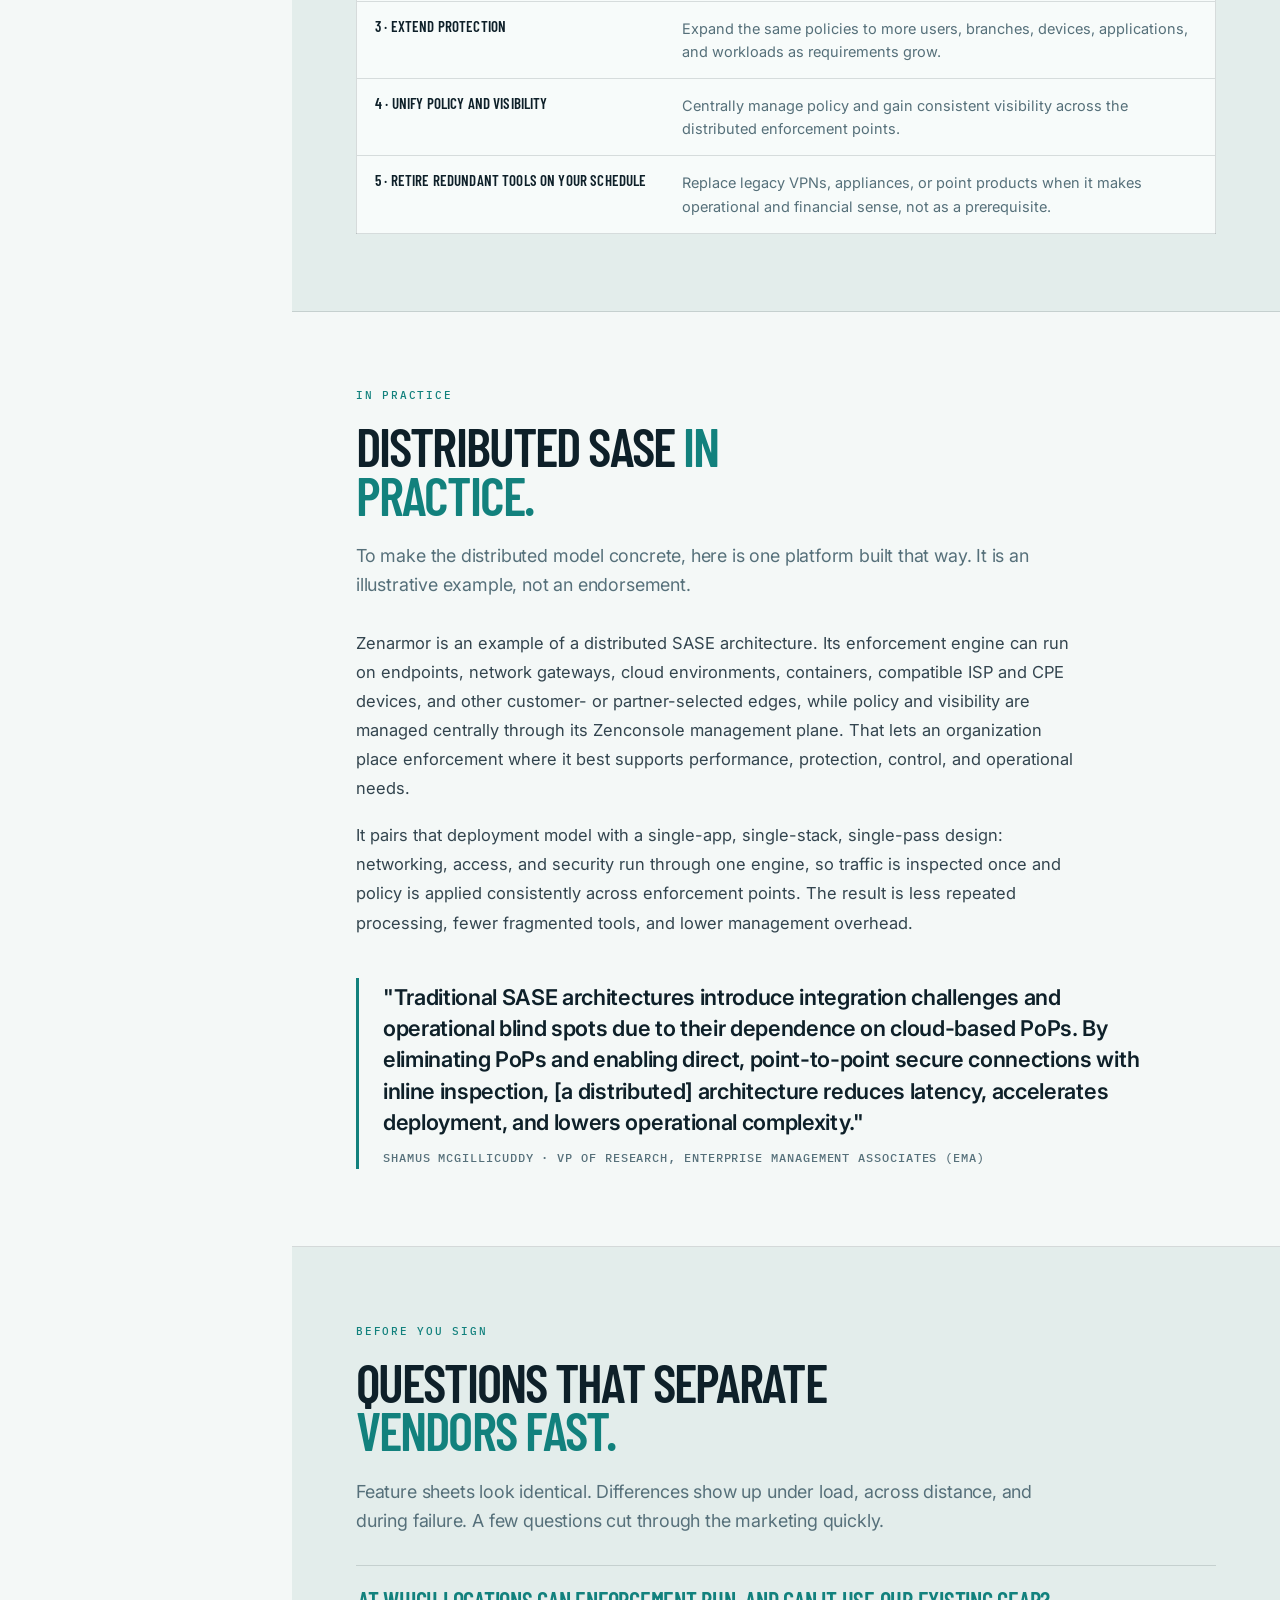
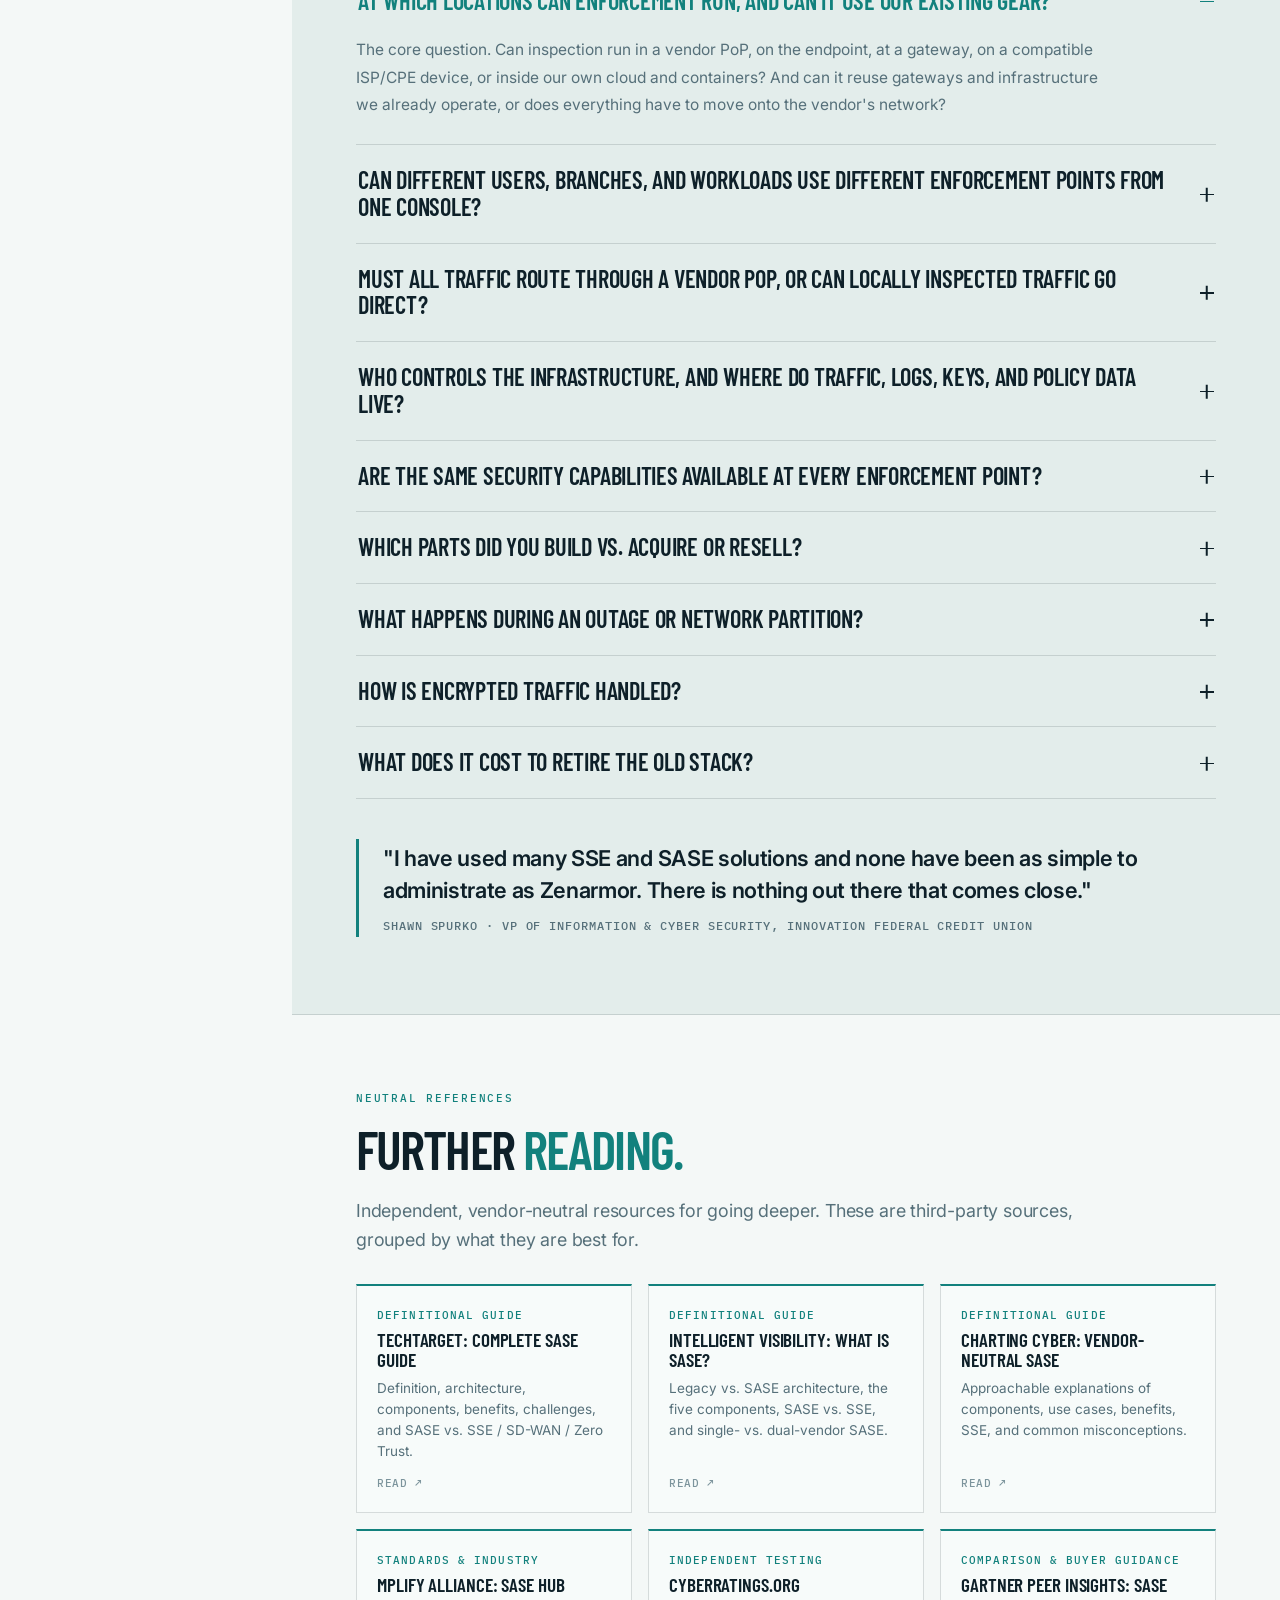
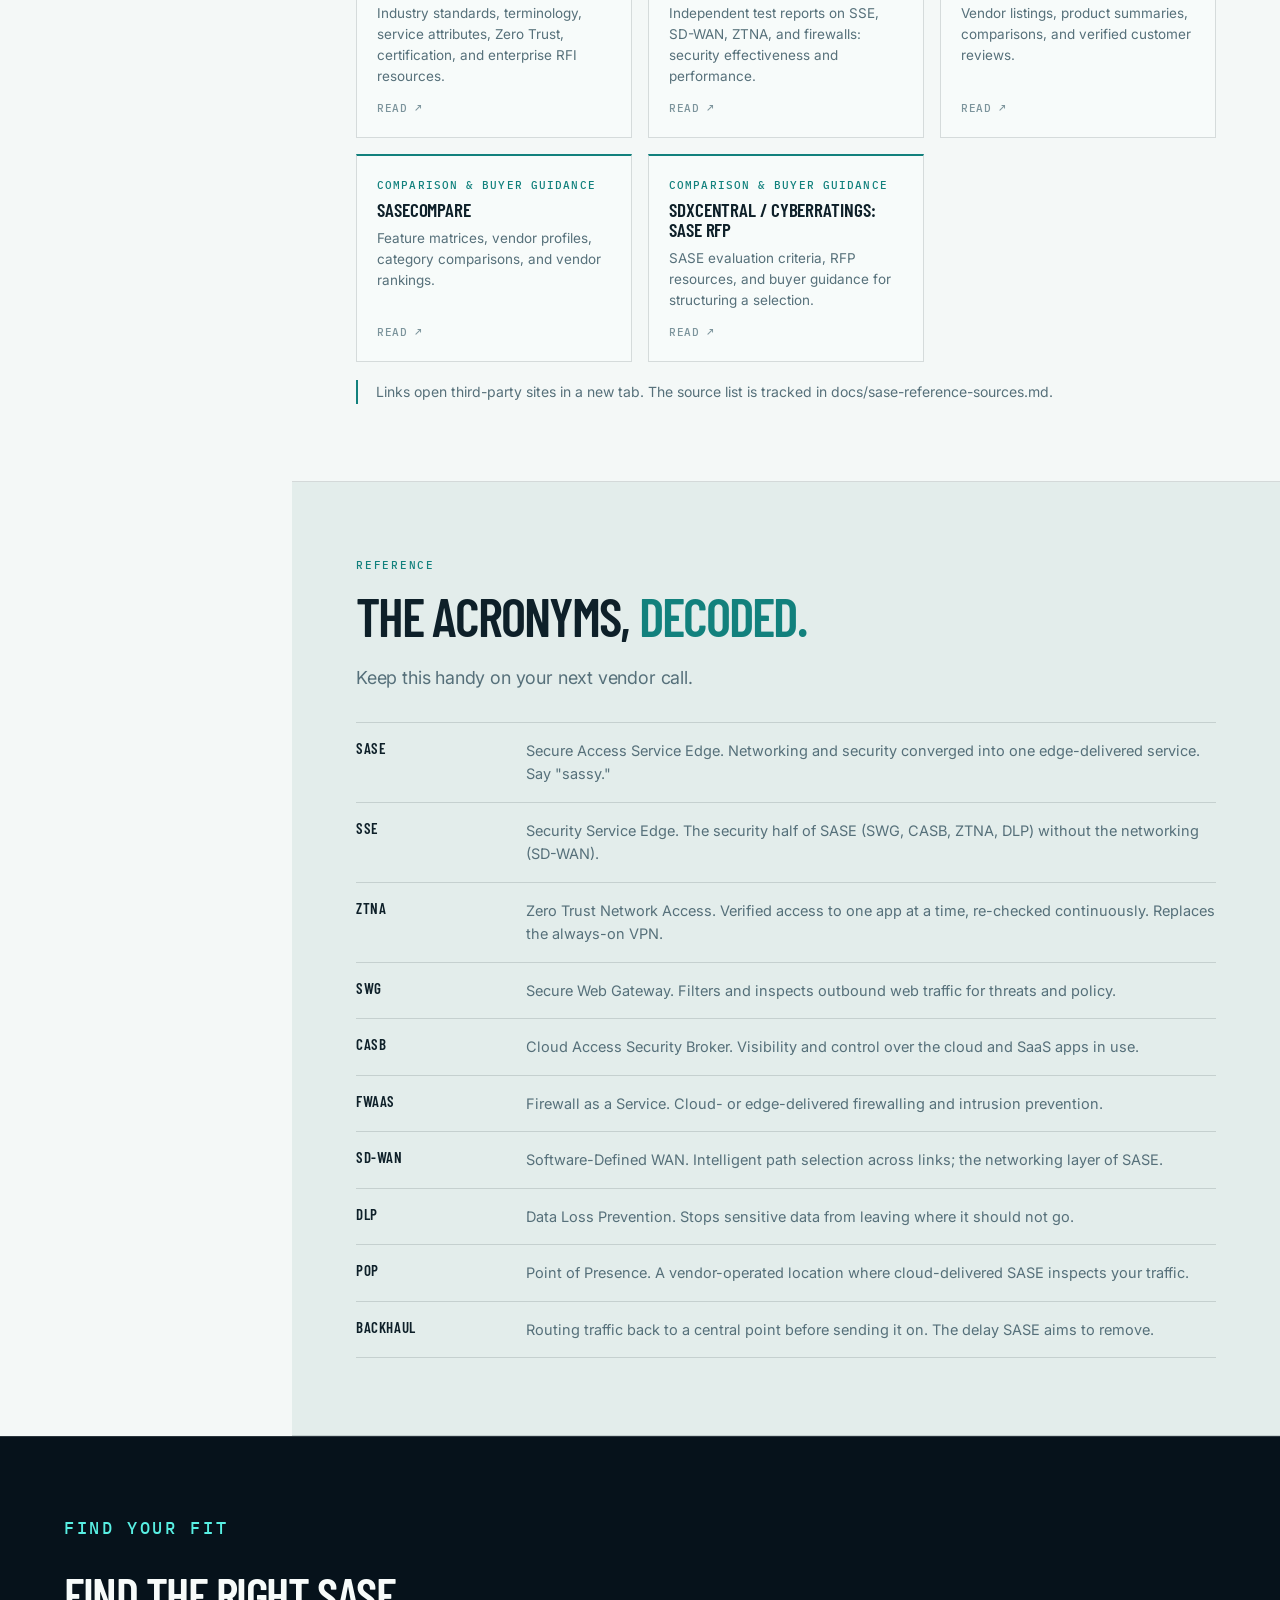
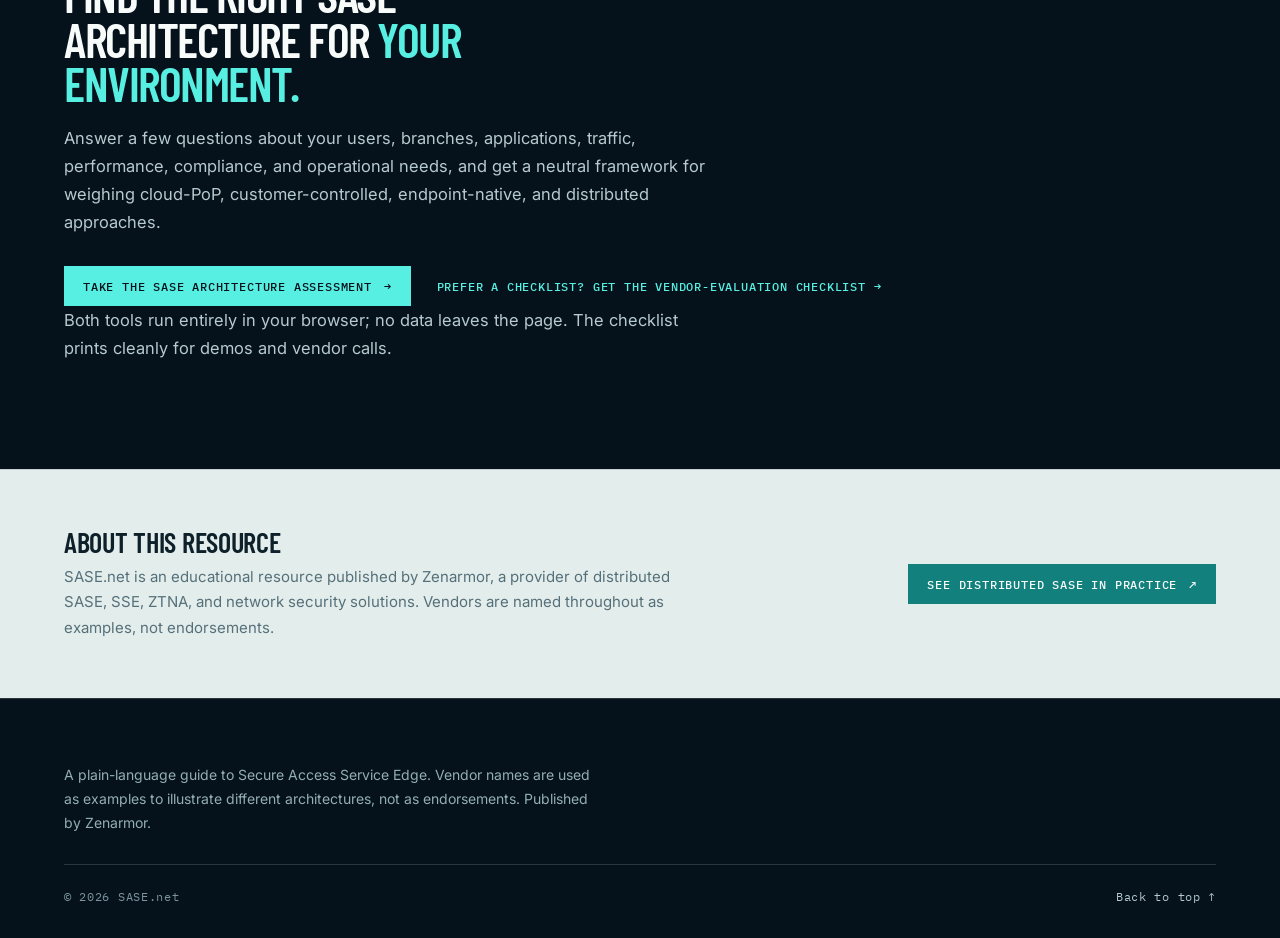
==== commit 369ba642: "new changes from Murat - linked all 3 new versions" ====
--- a/index.html
+++ b/index.html
@@ -1,849 +1,862 @@
-<!doctype html>
-<html lang="en">
-<head>
-  <meta charset="utf-8">
-  <meta name="viewport" content="width=device-width, initial-scale=1">
-  <meta name="description" content="SASE.net is a field guide to Secure Access Service Edge, covering how unified network security converges networking and security at the edge for distributed organizations.">
-  <meta name="theme-color" content="#06121b">
-  <title>SASE.net - A Field Guide to Unified Network Security</title>
-  <link rel="preconnect" href="https://fonts.googleapis.com">
-  <link rel="preconnect" href="https://fonts.gstatic.com" crossorigin>
-  <link rel="stylesheet" href="https://fonts.googleapis.com/css2?family=Barlow+Condensed:ital,wght@0,500;0,600;0,700;1,600&family=IBM+Plex+Mono:wght@400;500&family=Inter:wght@400;500;600&display=swap">
-  <link rel="stylesheet" href="styles.css?v=20260804">
-  <script src="script.js?v=20260804" defer></script>
-</head>
-<body>
-  <a class="skip-link" href="#main">Skip to content</a>
-
-  <!-- ============================================================ HEADER -->
-  <header class="site-header" data-header>
-    <a class="brand" href="#top" aria-label="SASE.Net home">
-      <span class="brand-mark">S/</span><span class="brand-word">SASE.NET</span>
-    </a>
-    <button class="menu-toggle" type="button" aria-expanded="false" aria-controls="site-nav">
-      <span></span><span></span><span class="sr-only">Menu</span>
-    </button>
-    <nav id="site-nav" aria-label="Primary">
-      <a href="#trust">Trust</a>
-      <a href="#experts">Experts</a>
-      <a href="#benefits">Benefits</a>
-      <a href="#attributes">Attributes</a>
-      <a href="#architecture">Architecture</a>
-      <a class="button button-small" href="#contact">Learn more <span aria-hidden="true">↗</span></a>
-    </nav>
-  </header>
-
-  <main id="main">
-
-    <!-- ========================================================== HERO -->
-    <section class="hero section-dark" id="top">
-      <div class="hero-bg" aria-hidden="true"></div>
-      <div class="hero-inner">
-        <p class="eyebrow reveal"><span class="status-dot"></span> Unified network security at the edge</p>
-        <h1 class="reveal">SASE: Unified Network Security<br><em>for Distributed Organizations.</em></h1>
-        <p class="hero-dek reveal">Traditional network security architectures enforce traffic at a centralized point, a cloud gateway or vendor-operated PoP. That means every connection your users and workloads make has to travel to that enforcement point first, then continue to its destination.</p>
-        <p class="hero-dek reveal">Zenarmor works differently. The enforcement engine runs directly on your endpoints, gateways and cloud VMs exactly like any other application you would deploy on networked infrastructure. Traffic is inspected locally, at the asset, before it goes anywhere.</p>
-        <div class="hero-actions reveal">
-          <a class="button" href="#contact">Design your SASE <span aria-hidden="true">↗</span></a>
-          <a class="text-link" href="#trust">Read the field guide <span aria-hidden="true">↓</span></a>
-        </div>
-      </div>
-      <div class="hero-scroll reveal" aria-hidden="true"><span></span>SCROLL</div>
-    </section>
-
-    <!-- ========================================================== TRUST ELEMENTS -->
-    <section class="trust section-light" id="trust" data-step="01">
-      <p class="section-kicker reveal">Trust elements</p>
-      <div class="section-heading reveal">
-        <h2>Deployment over<br><em>promises.</em></h2>
-        <p>Real-world evidence carries the record. Reviews come from IT leaders, architects, and service providers who approved and run the deployment in live environments.</p>
-      </div>
-
-      <div class="trust-pair">
-        <article class="trust-card reveal" tabindex="0">
-          <span class="trust-index">01</span>
-          <h3>SASE testimonials</h3>
-          <p class="trust-lede">Written accounts from security architects, network leads, and chief information security officers.</p>
-          <div class="trust-info">
-            <p>Each written review names the operating context: headcount, site count, cloud mix, and the stack that was replaced, so the claim can be weighed against a comparable environment instead of read as a slogan.</p>
-            <span class="trust-info-tag">Hover or focus to read</span>
-          </div>
-        </article>
-        <article class="trust-card trust-card-accent reveal" tabindex="0">
-          <span class="trust-index">02</span>
-          <h3>City of Nordhorn</h3>
-          <p class="trust-lede">"The solution not only met our expectations, it exceeded them. It provides a simple, effective, and cost-effective way to implement web filtering for schools."</p>
-          <div class="trust-info">
-            <p>IT team responsible for schools</p>
+<!doctype html>
+<html lang="en">
+<head>
+  <meta charset="utf-8">
+  <meta name="viewport" content="width=device-width, initial-scale=1">
+  <meta name="description" content="A plain-language guide to Secure Access Service Edge (SASE): what it combines, where enforcement can run, how centralized and distributed architectures compare, and how to choose.">
+  <meta name="theme-color" content="#06121b">
+  <title>SASE, Explained</title>
+  <link rel="preconnect" href="https://fonts.googleapis.com">
+  <link rel="preconnect" href="https://fonts.gstatic.com" crossorigin>
+  <link rel="stylesheet" href="https://fonts.googleapis.com/css2?family=Barlow+Condensed:ital,wght@0,500;0,600;0,700;1,600&family=IBM+Plex+Mono:wght@400;500&family=Inter:wght@400;500;600&display=swap">
+  <style>
+    /* ============================================================
+       SASE.net — "SASE Explained" guide page
+       Reuses the SASE.net homepage design language (tokens, fonts,
+       treatments) in a two-column documentation layout.
+       ============================================================ */
+    :root {
+      --navy: #06121b; --navy-2: #0a1e2b; --panel: #0f2a39; --panel-2: #143546;
+      --cyan: #58efe3; --blue: #6e9cff; --amber: #ffad66;
+      --paper: #f4f8f7; --muted: #e3edeb; --ink: #0e2029;
+      --slate: #56707a; --slate-2: #7c949c; --white: #f7fbfa;
+      --teal: #12817d;
+      --line-dark: rgba(14, 32, 41, .14);
+      --line-dark-2: rgba(14, 32, 41, .28);
+      --line-light: rgba(247, 251, 250, .15);
+      --line-light-2: rgba(247, 251, 250, .32);
+      --display: "Barlow Condensed", "Arial Narrow", Arial, sans-serif;
+      --body: Inter, -apple-system, "Segoe UI", Arial, sans-serif;
+      --mono: "IBM Plex Mono", ui-monospace, "Cascadia Mono", monospace;
+      --ease: cubic-bezier(.22, .61, .36, 1);
+      --radius: 3px;
+      --header-h: 62px;
+      --nav-w: 292px;
+      --shell: 1520px;
+    }
+
+    *, *::before, *::after { box-sizing: border-box; }
+    html { scroll-behavior: smooth; scroll-padding-top: calc(var(--header-h) + 20px); -webkit-text-size-adjust: 100%; }
+    body {
+      margin: 0; color: var(--ink); background: var(--paper);
+      font-family: var(--body); font-size: 16px; line-height: 1.6;
+      overflow-x: hidden; -webkit-font-smoothing: antialiased;
+    }
+    img, svg { max-width: 100%; }
+    a { color: inherit; }
+    button, input, select { font: inherit; color: inherit; }
+    h1, h2, h3, h4, p, blockquote, ul { margin-top: 0; }
+    ul { padding-left: 0; list-style: none; }
+    ::selection { color: var(--navy); background: var(--cyan); }
+    :focus-visible { outline: 2px solid var(--amber); outline-offset: 3px; }
+    .sr-only { position: absolute; width: 1px; height: 1px; overflow: hidden; clip: rect(0 0 0 0); clip-path: inset(50%); white-space: nowrap; }
+
+    /* ---------------------------------------------------- header --- */
+    .topbar {
+      position: sticky; top: 0; z-index: 100; height: var(--header-h);
+      display: flex; align-items: center; justify-content: space-between; gap: 20px;
+      padding: 0 clamp(18px, 3vw, 34px);
+      color: var(--white); background: rgba(6, 18, 27, .92);
+      border-bottom: 1px solid var(--line-light);
+      backdrop-filter: blur(16px) saturate(140%); -webkit-backdrop-filter: blur(16px) saturate(140%);
+    }
+    .brand { display: inline-flex; align-items: center; gap: 11px; color: inherit; text-decoration: none; font: 600 17px/1 var(--display); letter-spacing: .13em; }
+    .brand-mark { display: grid; place-items: center; width: 30px; height: 30px; color: var(--navy); background: var(--cyan); font: 700 15px/1 var(--display); letter-spacing: -.04em; }
+    .topnav { display: flex; align-items: center; gap: clamp(16px, 2vw, 30px); }
+    .topnav a:not(.button) { color: #b3c9ce; text-decoration: none; font: 500 11.5px var(--mono); letter-spacing: .1em; text-transform: uppercase; transition: color .2s var(--ease); }
+    .topnav a:not(.button):hover { color: var(--cyan); }
+    .topnav-links { display: inline-flex; align-items: center; }
+    .topnav-links a:not(.button) { padding: 6px clamp(12px, 1.2vw, 18px); }
+    .topnav-links a:not(.button) + a { border-left: 1px solid var(--line-light); }
+    .button {
+      display: inline-flex; align-items: center; gap: 12px; min-height: 40px; padding: 0 18px;
+      color: var(--navy); background: var(--cyan); border: 1px solid var(--cyan);
+      font: 500 11.5px var(--mono); letter-spacing: .07em; text-transform: uppercase; text-decoration: none; cursor: pointer;
+      transition: background .2s var(--ease), border-color .2s var(--ease), transform .2s var(--ease);
+    }
+    .button:hover { background: var(--white); border-color: var(--white); transform: translateY(-1px); }
+    .button span { transition: transform .2s var(--ease); }
+    .button:hover span { transform: translateX(3px); }
+    .button-teal { color: var(--white); background: var(--teal); border-color: var(--teal); }
+    .button-teal:hover { color: var(--navy); background: var(--cyan); border-color: var(--cyan); }
+    .menu-toggle { display: none; width: 40px; height: 40px; padding: 10px 8px; background: transparent; border: 1px solid var(--line-light-2); cursor: pointer; }
+    .menu-toggle span { display: block; height: 1px; background: currentColor; }
+    .menu-toggle span + span { margin-top: 6px; }
+
+    /* ------------------------------------------------------- hero --- */
+    .hero { color: var(--white); background: var(--navy); border-bottom: 1px solid var(--line-light); position: relative; overflow: hidden; }
+    .hero::after {
+      content: ""; position: absolute; inset: 0; pointer-events: none;
+      background: radial-gradient(120% 90% at 88% 8%, rgba(88, 239, 227, .10), transparent 55%);
+    }
+    .hero-inner { position: relative; max-width: var(--shell); margin: 0 auto; padding: clamp(58px, 8vw, 104px) clamp(24px, 5vw, 96px) clamp(50px, 6vw, 84px); }
+    .eyebrow { margin: 0 0 24px; color: var(--cyan); font: 500 11.5px var(--mono); letter-spacing: .16em; text-transform: uppercase; }
+    .eyebrow .dot { display: inline-block; width: 7px; height: 7px; margin-right: 9px; border-radius: 50%; background: var(--cyan); vertical-align: middle; }
+    .hero h1 { max-width: 16ch; margin: 0 0 26px; font: 600 clamp(50px, 8vw, 122px)/.86 var(--display); letter-spacing: -.045em; text-transform: uppercase; }
+    .hero h1 em { font-style: normal; color: var(--cyan); }
+    .hero p { max-width: 60ch; margin: 0 0 14px; color: #b6cacf; font-size: clamp(16px, 1.15vw, 19px); line-height: 1.72; }
+    .hero p:last-of-type { margin-bottom: 0; color: #7c979d; }
+
+    /* ------------------------------------------------- doc shell --- */
+    .doc { display: grid; grid-template-columns: var(--nav-w) minmax(0, 1fr); align-items: start; max-width: var(--shell); margin: 0 auto; }
+
+    /* left navigation */
+    .doc-nav {
+      position: sticky; top: var(--header-h); align-self: start;
+      height: calc(100vh - var(--header-h)); overflow-y: auto; overscroll-behavior: contain;
+      padding: 38px 26px 48px; color: #b7c8cd; background: var(--navy);
+      border-right: 1px solid var(--line-light);
+      scrollbar-width: thin; scrollbar-color: rgba(88, 239, 227, .4) transparent;
+    }
+    .nav-block + .nav-block { margin-top: 40px; }
+    .nav-label { margin: 0 0 16px; color: var(--cyan); font: 500 11px var(--mono); letter-spacing: .16em; text-transform: uppercase; }
+    .doc-nav a { display: block; padding: 9px 0 9px 16px; margin-left: -16px; color: #9fb7bd; text-decoration: none; font-size: 14px; line-height: 1.4; border-left: 2px solid transparent; transition: color .2s var(--ease), border-color .2s var(--ease); }
+    .doc-nav .toc a .n { color: var(--teal); font: 500 11.5px var(--mono); margin-right: 10px; }
+    .doc-nav .toc a:hover { color: var(--white); }
+    .doc-nav .toc a.active { color: var(--white); border-left-color: var(--cyan); }
+    .doc-nav .toc a.active .n { color: var(--cyan); }
+    .sources a { position: relative; padding-right: 16px; }
+    .sources a:hover { color: var(--cyan); border-left-color: var(--line-light-2); }
+    .sources a b { display: block; font-weight: 600; font-size: 13.5px; color: inherit; }
+    .sources a small { display: block; margin-top: 2px; color: var(--slate-2); font: 400 11px var(--mono); }
+    .sources a::after { content: "↗"; position: absolute; right: 0; top: 9px; font-size: 11px; opacity: .5; }
+    .nav-note { margin: 14px 0 0; color: var(--slate-2); font-size: 11.5px; line-height: 1.55; }
+    .doc-nav .arts a { padding: 7px 0 7px 16px; font-size: 13.5px; }
+    .doc-nav .arts a:hover { color: var(--white); border-left-color: var(--line-light-2); }
+
+    /* backdrop for the mobile nav drawer — fixed so it never joins the grid */
+    .nav-scrim { position: fixed; inset: var(--header-h) 0 0; z-index: 94; background: rgba(6, 18, 27, .5); opacity: 0; visibility: hidden; pointer-events: none; transition: opacity .3s var(--ease), visibility .3s; }
+    .nav-scrim.open { opacity: 1; visibility: visible; pointer-events: auto; }
+
+    /* main column */
+    .doc-main { min-width: 0; background: var(--paper); }
+    .sec { padding: clamp(52px, 6vw, 92px) clamp(24px, 5vw, 84px); border-bottom: 1px solid var(--line-dark); }
+    .sec:nth-child(even) { background: var(--muted); }
+    .kicker { margin: 0 0 20px; color: var(--teal); font: 500 11px var(--mono); letter-spacing: .16em; text-transform: uppercase; }
+    .sec h2 { max-width: 20ch; margin: 0 0 22px; font: 600 clamp(34px, 4.2vw, 66px)/.9 var(--display); letter-spacing: -.035em; text-transform: uppercase; }
+    .sec h2 em { font-style: normal; color: var(--teal); }
+    .prose { max-width: 72ch; }
+    .prose p { margin: 0 0 18px; color: #33454f; font-size: 16.5px; line-height: 1.76; }
+    .prose p:last-child { margin-bottom: 0; }
+    .prose strong { color: var(--ink); font-weight: 650; }
+    .lede { max-width: 66ch; margin: 0 0 30px; color: var(--slate); font-size: clamp(17px, 1.4vw, 20px); line-height: 1.62; letter-spacing: -.01em; }
+
+    /* callout */
+    .callout { max-width: 78ch; margin: 34px 0 0; padding: 22px 26px; background: var(--white); border-left: 3px solid var(--cyan); box-shadow: 0 14px 40px rgba(14, 32, 41, .06); }
+    .callout .tag { display: block; margin-bottom: 8px; color: var(--teal); font: 500 11px var(--mono); letter-spacing: .14em; text-transform: uppercase; }
+    .callout p { margin: 0; font-size: 16px; line-height: 1.68; }
+    .callout strong { font-weight: 650; }
+
+    /* component cards */
+    .cards { display: grid; grid-template-columns: repeat(3, 1fr); gap: 16px; margin-top: 34px; }
+    .card { padding: 24px 22px; background: var(--white); border-top: 2px solid var(--ink); }
+    .card .abbr { color: var(--teal); font: 500 11px var(--mono); letter-spacing: .12em; text-transform: uppercase; }
+    .card h3 { margin: 12px 0 10px; font: 600 clamp(20px, 1.8vw, 26px)/1 var(--display); text-transform: uppercase; }
+    .card p { margin: 0; color: var(--slate); font-size: 14px; line-height: 1.66; }
+
+    /* further-reading reference cards */
+    .refs { display: grid; grid-template-columns: repeat(3, 1fr); gap: 16px; margin-top: 30px; }
+    .ref { display: flex; flex-direction: column; gap: 8px; padding: 22px 20px; background: var(--white); border: 1px solid var(--line-dark); border-top: 2px solid var(--teal); text-decoration: none; transition: border-color .2s var(--ease), transform .2s var(--ease); }
+    .ref:hover { border-color: var(--teal); transform: translateY(-3px); }
+    .ref .role { color: var(--teal); font: 500 11px var(--mono); letter-spacing: .1em; text-transform: uppercase; }
+    .ref b { font: 600 clamp(17px, 1.5vw, 21px)/1.05 var(--display); text-transform: uppercase; letter-spacing: -.005em; color: var(--ink); }
+    .ref .d { color: var(--slate); font-size: 13.5px; line-height: 1.55; }
+    .ref .ext { margin-top: auto; padding-top: 6px; color: var(--slate-2); font: 500 11px var(--mono); letter-spacing: .06em; text-transform: uppercase; }
+    .ref:hover .ext { color: var(--teal); }
+
+    /* two-model comparison */
+    .models { display: grid; grid-template-columns: 1fr 1fr; gap: 18px; margin-top: 34px; }
+    .model { padding: 28px 26px; }
+    .model.cloud { color: var(--white); background: var(--ink); }
+    .model.sovereign { color: var(--navy); background: var(--cyan); }
+    .model .tag { font: 500 11px var(--mono); letter-spacing: .14em; text-transform: uppercase; opacity: .7; }
+    .model h3 { margin: 8px 0 18px; font: 600 clamp(24px, 2.4vw, 34px)/.98 var(--display); text-transform: uppercase; }
+    .model ul { display: grid; gap: 12px; margin: 0; }
+    .model li { position: relative; padding-left: 20px; font-size: 14.5px; line-height: 1.6; }
+    .model.cloud li { color: #cdd9dd; }
+    .model li::before { content: ""; position: absolute; left: 0; top: .6em; width: 10px; height: 1px; background: currentColor; opacity: .8; }
+    .model .who { margin: 20px 0 0; padding-top: 16px; border-top: 1px solid currentColor; font-size: 13px; line-height: 1.6; opacity: .85; }
+    .model.cloud .who { border-top-color: var(--line-light); }
+    .model .who b { font-weight: 650; }
+
+    /* quote */
+    blockquote.pull { max-width: 80ch; margin: 40px 0 0; padding: 4px 0 4px 24px; border-left: 3px solid var(--teal); }
+    blockquote.pull p { margin: 0 0 12px; font: 600 clamp(18px, 1.7vw, 23px)/1.44 var(--body); letter-spacing: -.015em; color: var(--ink); }
+    blockquote.pull footer { color: var(--slate); font: 500 11.5px var(--mono); letter-spacing: .08em; text-transform: uppercase; }
+
+    /* FAQ accordions */
+    .faq { margin-top: 30px; border-top: 1px solid var(--line-dark); }
+    details.q { border-bottom: 1px solid var(--line-dark); }
+    details.q summary { display: flex; align-items: center; gap: 18px; padding: 22px 2px; cursor: pointer; list-style: none; transition: padding-left .3s var(--ease), color .2s var(--ease); }
+    details.q summary::-webkit-details-marker { display: none; }
+    details.q summary:hover { padding-left: 10px; color: var(--teal); }
+    details.q summary .qt { flex: 1; font: 600 clamp(19px, 1.9vw, 27px)/1.1 var(--display); text-transform: uppercase; letter-spacing: -.01em; }
+    details.q summary .mark { flex: none; position: relative; width: 14px; height: 14px; }
+    details.q summary .mark::before, details.q summary .mark::after { content: ""; position: absolute; top: 50%; left: 0; width: 14px; height: 1.5px; background: currentColor; transition: transform .3s var(--ease), opacity .3s var(--ease); }
+    details.q summary .mark::after { transform: rotate(90deg); }
+    details.q[open] summary .mark::after { transform: rotate(0); opacity: 0; }
+    details.q[open] summary { color: var(--teal); }
+    details.q .qa { max-width: 76ch; padding: 0 0 26px; }
+    details.q .qa p { margin: 0; color: var(--slate); font-size: 15.5px; line-height: 1.76; }
+
+    /* glossary */
+    .terms { margin-top: 30px; border-top: 1px solid var(--line-dark); }
+    .terms div { display: grid; grid-template-columns: 150px 1fr; gap: 20px; padding: 16px 0; border-bottom: 1px solid var(--line-dark); }
+    .terms dt, .terms div b { font: 600 15px var(--display); letter-spacing: .04em; text-transform: uppercase; color: var(--ink); }
+    .terms div span { color: var(--slate); font-size: 14.5px; line-height: 1.62; }
+
+    /* footer */
+    .site-footer { color: var(--white); background: var(--navy); border-top: 1px solid var(--line-light); }
+    .footer-inner { max-width: var(--shell); margin: 0 auto; padding: clamp(44px, 5vw, 70px) clamp(24px, 5vw, 84px) 34px; }
+    .footer-inner .note { max-width: 60ch; margin: 0 0 30px; color: #93aeb4; font-size: 14px; line-height: 1.7; }
+    .footer-base { display: flex; flex-wrap: wrap; justify-content: space-between; gap: 12px; padding-top: 24px; border-top: 1px solid var(--line-light); color: var(--slate-2); font: 400 11.5px var(--mono); letter-spacing: .06em; }
+    .footer-base a { color: #b3c9ce; text-decoration: none; }
+    .footer-base a:hover { color: var(--cyan); }
+
+    /* latest briefs strip */
+    .briefs { padding: clamp(38px, 4.5vw, 60px) clamp(24px, 5vw, 84px); background: var(--paper); border-bottom: 1px solid var(--line-dark); }
+    .briefs-head { display: flex; align-items: baseline; justify-content: space-between; gap: 16px; margin-bottom: 22px; }
+    .briefs-head .kicker { margin: 0; }
+    .briefs-all { color: var(--teal); text-decoration: none; font: 500 11.5px var(--mono); letter-spacing: .08em; text-transform: uppercase; white-space: nowrap; }
+    .briefs-all:hover { color: var(--ink); }
+    .briefs-row { display: grid; grid-template-columns: repeat(4, 1fr); gap: 14px; }
+    .brief { display: flex; flex-direction: column; gap: 10px; padding: 20px 18px; background: var(--white); border: 1px solid var(--line-dark); text-decoration: none; transition: border-color .2s var(--ease), transform .2s var(--ease); }
+    .brief:hover { border-color: var(--teal); transform: translateY(-3px); }
+    .brief .bt { color: var(--teal); font: 500 11px var(--mono); letter-spacing: .12em; text-transform: uppercase; }
+    .brief b { font: 600 clamp(18px, 1.5vw, 22px)/1.02 var(--display); text-transform: uppercase; letter-spacing: -.01em; }
+    .brief .bd { color: var(--slate); font-size: 13px; line-height: 1.5; }
+    /* coming-soon brief cards (articles not built yet) */
+    .brief.soon { cursor: default; opacity: .72; }
+    .brief.soon:hover { border-color: var(--line-dark); transform: none; }
+    .brief .soon-tag { align-self: flex-start; padding: 2px 8px; background: var(--muted); color: var(--slate); font: 500 11px var(--mono); letter-spacing: .06em; text-transform: uppercase; }
+    .briefs-soon { color: var(--slate-2); font: 500 11.5px var(--mono); letter-spacing: .08em; text-transform: uppercase; white-space: nowrap; }
+
+    /* coming-soon article items in the sidebar */
+    .doc-nav .arts .nav-label .soon { color: var(--slate-2); font-weight: 500; }
+    .doc-nav .arts .art { display: block; padding: 7px 0 7px 16px; margin-left: -16px; color: #6f858b; font-size: 13.5px; line-height: 1.4; border-left: 2px solid transparent; cursor: default; }
+
+    /* subheads inside a section */
+    .subhead { margin: 48px 0 0; font: 600 clamp(21px, 2vw, 30px)/1.05 var(--display); text-transform: uppercase; letter-spacing: -.015em; color: var(--ink); }
+    .prose-lead { max-width: 74ch; margin: 14px 0 0; color: var(--slate); font-size: 16px; line-height: 1.7; }
+
+    /* data tables */
+    .tbl-wrap { margin-top: 26px; overflow-x: auto; }
+    .tbl { width: 100%; border-collapse: collapse; background: var(--white); border: 1px solid var(--line-dark); }
+    .tbl th, .tbl td { text-align: left; padding: 15px 18px; border-bottom: 1px solid var(--line-dark); vertical-align: top; font-size: 14.5px; line-height: 1.6; color: var(--slate); }
+    .tbl thead th { background: var(--ink); color: var(--white); font: 500 11px var(--mono); letter-spacing: .1em; text-transform: uppercase; vertical-align: middle; }
+    .tbl tbody th { color: var(--ink); font: 600 15px var(--display); letter-spacing: .01em; text-transform: uppercase; white-space: nowrap; width: 1%; }
+    .tbl tbody tr:last-child td, .tbl tbody tr:last-child th { border-bottom: 0; }
+    .tbl tr.is-extra { display: none; }
+    .tbl.is-open tr.is-extra { display: table-row; }
+    .tbl-note { max-width: 82ch; margin: 18px 0 0; padding-left: 18px; border-left: 2px solid var(--teal); color: var(--slate); font-size: 14px; line-height: 1.72; }
+    .tbl-foot { max-width: 82ch; margin: 12px 0 0; color: var(--slate-2); font-size: 13px; line-height: 1.62; }
+    .ast { color: var(--teal); font-weight: 600; }
+    .tbl-more { margin-top: 18px; }
+    .btn-ghost { display: inline-flex; align-items: center; gap: 10px; min-height: 44px; padding: 0 20px; background: transparent; color: var(--ink); border: 1px solid var(--line-dark-2); font: 500 11px var(--mono); letter-spacing: .08em; text-transform: uppercase; cursor: pointer; transition: background .2s var(--ease), color .2s var(--ease), border-color .2s var(--ease); }
+    .btn-ghost:hover { background: var(--ink); color: var(--white); border-color: var(--ink); }
+
+    /* bulleted list (enforcement points, benefits) */
+    .blist { max-width: 82ch; margin: 24px 0 0; display: grid; gap: 13px; }
+    .blist li { position: relative; padding-left: 22px; color: #33454f; font-size: 15.5px; line-height: 1.62; }
+    .blist li::before { content: ""; position: absolute; left: 0; top: .58em; width: 11px; height: 1px; background: var(--teal); }
+    .blist li b { color: var(--ink); font-weight: 650; }
+
+    /* keystone statement (the SASE definition) */
+    .keystone { max-width: 76ch; margin: 26px 0 0; padding: 24px 28px; background: var(--white); border-left: 3px solid var(--teal); box-shadow: 0 14px 40px rgba(14, 32, 41, .06); font-size: clamp(18px, 1.5vw, 22px); line-height: 1.58; color: var(--ink); }
+    .keystone strong { font-weight: 650; }
+    .keystone em { font-style: normal; color: var(--teal); font-weight: 600; }
+
+    /* two-plane cards (management / enforcement) */
+    .planes { display: grid; grid-template-columns: 1fr 1fr; gap: 16px; margin-top: 30px; }
+    .plane { padding: 24px 22px; background: var(--white); border-top: 2px solid var(--teal); }
+    .plane .pn { color: var(--teal); font: 500 11px var(--mono); letter-spacing: .12em; text-transform: uppercase; }
+    .plane h3 { margin: 10px 0 10px; font: 600 clamp(22px, 2vw, 30px)/1 var(--display); text-transform: uppercase; }
+    .plane p { margin: 0; color: var(--slate); font-size: 14.5px; line-height: 1.66; }
+
+    /* architecture-type tags in the enforcement-locations table */
+    .atag { display: inline-block; margin: 0 4px 4px 0; padding: 2px 8px; font: 500 11px var(--mono); letter-spacing: .05em; text-transform: uppercase; border: 1px solid; }
+    .atag.cloud { color: var(--slate); border-color: var(--line-dark-2); }
+    .atag.hybrid { color: #3a6ea5; border-color: rgba(110, 156, 255, .8); }
+    .atag.dist { color: var(--teal); border-color: var(--teal); }
+
+    /* primary CTA band */
+    .cta-band { background: var(--navy); color: var(--white); border-top: 1px solid var(--line-light); }
+    .cta-inner { max-width: var(--shell); margin: 0 auto; padding: clamp(56px, 6vw, 88px) clamp(24px, 5vw, 84px); }
+    .cta-inner .kicker { color: var(--cyan); }
+    .cta-inner h2 { max-width: 22ch; margin: 0 0 18px; font: 600 clamp(32px, 3.8vw, 58px)/.92 var(--display); letter-spacing: -.03em; text-transform: uppercase; }
+    .cta-inner h2 em { color: var(--cyan); font-style: normal; }
+    .cta-inner > p { max-width: 66ch; margin: 0 0 30px; color: #b6cacf; font-size: 16.5px; line-height: 1.7; }
+    .cta-actions { display: flex; flex-wrap: wrap; align-items: center; gap: 16px 26px; }
+    .tlink { color: var(--cyan); text-decoration: none; font: 500 11.5px var(--mono); letter-spacing: .07em; text-transform: uppercase; }
+    .tlink:hover { color: var(--white); }
+    .cta-note { margin: 24px 0 0; color: var(--slate-2); font-size: 12.5px; }
+
+    /* disclosure band */
+    .about-band { background: var(--muted); border-top: 1px solid var(--line-dark); }
+    .about-inner { max-width: var(--shell); margin: 0 auto; padding: clamp(40px, 4.5vw, 62px) clamp(24px, 5vw, 84px); display: grid; grid-template-columns: 1.5fr auto; gap: 26px 40px; align-items: center; }
+    .about-inner h3 { margin: 0 0 8px; font: 600 clamp(22px, 2.2vw, 30px)/1 var(--display); text-transform: uppercase; letter-spacing: -.01em; }
+    .about-inner p { margin: 0; max-width: 72ch; color: var(--slate); font-size: 15px; line-height: 1.7; }
+    .about-inner .button { flex: none; }
+
+    /* ------------------------------------------------ responsive --- */
+    @media (max-width: 760px) {
+      /* stack tables into label / value pairs */
+      .tbl, .tbl thead, .tbl tbody, .tbl tr, .tbl th, .tbl td { display: block; width: auto; }
+      .tbl thead { display: none; }
+      .tbl.is-open tr.is-extra { display: block; }
+      .tbl tbody tr { border-bottom: 6px solid var(--muted); }
+      .tbl tbody tr:last-child { border-bottom: 0; }
+      .tbl tbody th { white-space: normal; width: auto; background: var(--paper); padding: 14px 16px; border-bottom: 1px solid var(--line-dark); }
+      .tbl td { border-bottom: 1px solid var(--line-dark); padding: 12px 16px; }
+      .tbl td::before { content: attr(data-label); display: block; margin-bottom: 4px; color: var(--teal); font: 500 11px var(--mono); letter-spacing: .08em; text-transform: uppercase; }
+      .about-inner { grid-template-columns: 1fr; }
+    }
+    @media (max-width: 1240px) { .cards, .briefs-row, .refs { grid-template-columns: repeat(2, 1fr); } }
+
+    @media (max-width: 1000px) {
+      :root { --nav-w: 0px; }
+      .menu-toggle { display: block; }
+      .doc { grid-template-columns: 1fr; }
+      .doc-nav {
+        position: fixed; top: var(--header-h); left: 0; bottom: 0; width: min(320px, 84vw); height: auto; z-index: 95;
+        transform: translateX(-104%); visibility: hidden; transition: transform .32s var(--ease), visibility .32s;
+      }
+      .doc-nav.open { transform: none; visibility: visible; box-shadow: 40px 0 80px rgba(0, 0, 0, .4); }
+    }
+
+    @media (max-width: 720px) {
+      .topnav .topnav-links { display: none; }
+      .topnav .button-teal { display: none; }
+      .models { grid-template-columns: 1fr; }
+      .cards, .briefs-row, .refs, .planes { grid-template-columns: 1fr; }
+      .briefs-head { flex-direction: column; gap: 8px; }
+      .terms div { grid-template-columns: 1fr; gap: 3px; }
+    }
+
+    @media (prefers-reduced-motion: reduce) {
+      html { scroll-behavior: auto; }
+      *, *::before, *::after { transition-duration: .01ms !important; }
+    }
+  </style>
+</head>
+<body>
+
+  <!-- ============================================================ HEADER -->
+  <header class="topbar">
+    <a class="brand" href="#top"><span class="brand-mark">S/</span>SASE.NET</a>
+    <nav class="topnav" aria-label="Primary">
+      <a class="button" href="assessment.html">SASE Assessment <span aria-hidden="true">→</span></a>
+      <span class="topnav-links">
+        <a href="#what">The idea</a>
+        <a href="#architecture">Architecture</a>
+        <a href="#distributed">Distributed</a>
+        <a href="#choose">Choosing</a>
+      </span>
+      <a class="button button-teal" href="#glossary">Glossary <span aria-hidden="true">↓</span></a>
+      <button class="menu-toggle" type="button" aria-expanded="false" aria-controls="doc-nav" aria-label="Open guide menu">
+        <span></span><span></span>
+      </button>
+    </nav>
+  </header>
+
+  <!-- ============================================================ HERO -->
+  <section class="hero" id="top">
+    <div class="hero-inner">
+      <p class="eyebrow"><span class="dot" aria-hidden="true"></span> A field guide</p>
+      <h1>SASE, without the <em>acronym soup.</em></h1>
+      <p>Secure Access Service Edge is a way of running networking and security as one service instead of as a rack of separate boxes. This guide explains what it actually combines, why it showed up when it did, and the architectural choices that separate SASE platforms from one another.</p>
+      <p>No product pitch. Where a name helps make a point, we use it.</p>
+    </div>
+  </section>
+
+  <!-- ============================================================ DOC SHELL -->
+  <div class="doc">
+
+    <!-- ---------- LEFT NAV ---------- -->
+    <div class="nav-scrim" data-scrim aria-hidden="true"></div>
+    <aside class="doc-nav" id="doc-nav" aria-label="Guide contents">
+      <div class="nav-block toc">
+        <p class="nav-label">The guide</p>
+        <a href="#what"><span class="n">01</span>What SASE fixes</a>
+        <a href="#architecture"><span class="n">02</span>The architecture</a>
+        <a href="#parts"><span class="n">03</span>What is inside</a>
+        <a href="#distributed"><span class="n">04</span>Distributed SASE</a>
+        <a href="#adopt"><span class="n">05</span>Adopting SASE</a>
+        <a href="#practice"><span class="n">06</span>SASE in practice</a>
+        <a href="#choose"><span class="n">07</span>How to choose</a>
+        <a href="#further"><span class="n">08</span>Further reading</a>
+        <a href="#glossary"><span class="n">09</span>The acronyms</a>
+      </div>
+
+      <!-- Article cluster (spokes). Rendered as dimmed, non-clickable placeholders
+           with a "coming soon" marker until the individual brief pages exist. -->
+      <div class="nav-block arts">
+        <p class="nav-label">Comparisons <span class="soon">· soon</span></p>
+        <span class="art">SASE vs Zero Trust</span>
+        <span class="art">SASE vs SaaS</span>
+        <span class="art">SASE vs SSL VPN</span>
+      </div>
+      <div class="nav-block arts">
+        <p class="nav-label">Components <span class="soon">· soon</span></p>
+        <span class="art">SASE Components</span>
+        <span class="art">SD-WAN</span>
+        <span class="art">CASB</span>
+        <span class="art">Secure Web Gateway</span>
+        <span class="art">Data Loss Prevention</span>
+      </div>
+      <div class="nav-block arts">
+        <p class="nav-label">Concepts <span class="soon">· soon</span></p>
+        <span class="art">Zero Trust &amp; SASE</span>
+        <span class="art">SASE &amp; SSE</span>
+      </div>
+      <div class="nav-block arts">
+        <p class="nav-label">Adoption <span class="soon">· soon</span></p>
+        <span class="art">SASE Deployment</span>
+        <span class="art">Use Cases</span>
+        <span class="art">Managed SASE</span>
+        <span class="art">SASE for MSPs</span>
+        <span class="art">SASE for Business</span>
+      </div>
+
+      <!-- Vendor-agnostic "further reading" sources are intentionally NOT linked yet.
+           Candidate list is tracked in docs/sase-reference-sources.md. -->
+    </aside>
+
+    <!-- ---------- MAIN CONTENT ---------- -->
+    <main class="doc-main" id="main">
+
+      <!-- LATEST BRIEFS (static strip — not a carousel) -->
+      <section class="briefs" aria-label="Latest briefs">
+        <div class="briefs-head">
+          <p class="kicker">In-depth briefs</p>
+          <span class="briefs-soon">30 articles · coming soon</span>
+        </div>
+        <div class="briefs-row">
+          <div class="brief soon"><span class="bt">Comparison</span><b>SASE vs Zero Trust</b><span class="bd">Differences in architecture and scope</span><span class="soon-tag">Coming soon</span></div>
+          <div class="brief soon"><span class="bt">Component</span><b>SASE Components</b><span class="bd">The core building blocks of a SASE architecture</span><span class="soon-tag">Coming soon</span></div>
+          <div class="brief soon"><span class="bt">Adoption</span><b>Managed SASE</b><span class="bd">Outsourcing SASE delivery and operations</span><span class="soon-tag">Coming soon</span></div>
+          <div class="brief soon"><span class="bt">Adoption</span><b>SASE for MSPs</b><span class="bd">How service providers deliver SASE</span><span class="soon-tag">Coming soon</span></div>
+        </div>
+      </section>
+
+      <!-- THE IDEA -->
+      <section class="sec" id="what">
+        <p class="kicker">The idea</p>
+        <h2>What SASE is <em>trying to fix.</em></h2>
+        <p class="lede">Analyst firm Gartner coined the term SASE in 2019. The word describes a pattern more than a product, so two vendors can both say "SASE" and mean quite different things under the hood.</p>
+        <div class="prose">
+          <p>For decades the model was simple: staff sat in an office, applications lived in a data center down the hall, and a firewall guarded the one door between the office and the internet. Security was mostly a matter of controlling that door.</p>
+          <p>Then the applications moved to the cloud and the staff moved home. The traffic that used to stay inside the building now goes straight out to Microsoft 365, Salesforce, and a hundred other services.</p>
+          <p>Basically, your firewall sitting in your headquarters or one of your branch offices is underutilized, since the traffic it used to protect is no longer behind it.</p>
+          <p>The first fix was to route all of the organization's traffic back to that firewall over a VPN, inspect it there, then send it out to the internet. This is called <em>backhaul</em>, and technically it works. But it adds distance (<em>latency</em>) to every connection, turns the firewall into a performance bottleneck, and makes the user in Los Angeles wait for a round trip through a data center in Chicago to reach a service hosted twenty milliseconds away. People notice. They turn the VPN off. And then nothing is inspected at all.</p>
+          <p>The second fix was to bolt on point products: a web gateway here, a cloud access broker there, a zero-trust agent on every laptop. Each one solves a real problem. Together they mean four consoles, four policy engines, and four different answers to the question "is this user allowed to do this?"</p>
+        </div>
+        <p class="keystone"><strong>SASE is the answer to these problems.</strong> Instead of hauling traffic back to one box, it delivers networking and security <em>together</em>, as a <strong>unified service</strong>, right where your users and workloads already are. Two jobs that used to need separate appliances are folded into one: <strong>moving traffic efficiently</strong> and <strong>inspecting and controlling it</strong>. The result is a single policy, applied at the <em>nearest</em> edge, for anyone connecting from anywhere.</p>
+        <div class="callout">
+          <span class="tag">The short version</span>
+          <p><strong>SASE = networking + security</strong>, converged into one policy and enforced at the <em>nearest</em> edge instead of at a central chokepoint.</p>
+        </div>
+      </section>
+
+      <!-- THE ARCHITECTURE -->
+      <section class="sec" id="architecture">
+        <p class="kicker">The architecture</p>
+        <h2>The two halves of <em>every SASE.</em></h2>
+        <p class="lede">Before comparing vendors, it helps to see how a SASE platform is built. Underneath the acronyms, every SASE has two parts: a management plane and an enforcement plane.</p>
+        <div class="planes">
+          <div class="plane">
+            <span class="pn">Plane 1</span>
+            <h3>The management plane</h3>
+            <p>Where you author policy, and where telemetry from everywhere is aggregated into dashboards, reports, and alerts. It is the brain: it decides the rules and shows you what happened. It never touches a packet itself.</p>
           </div>
-        </article>
-      </div>
-
-      <p class="section-note reveal">Evidence gains value through comparison. Reviews below are grouped by the starting problem: backhaul latency, VPN sprawl, inconsistent branch policy, or unmanaged SaaS access. Grouping bypasses a simple vendor satisfaction score.</p>
-
-      <div class="testimonial-grid">
-        <blockquote class="reveal">
-          <span>01 / Managed service provider</span>
-          <p>"Zenarmor gives us the ability to deliver SASE as a distributed service without sacrificing performance or control."</p>
-          <footer>Bugra Gumus, CEO, MSP</footer>
+          <div class="plane">
+            <span class="pn">Plane 2</span>
+            <h3>The enforcement plane</h3>
+            <p>Where live traffic is actually inspected against those rules, and where the telemetry is produced in the first place. It is the muscle: every packet that gets allowed, blocked, or logged passes through here.</p>
+          </div>
+        </div>
+        <p class="prose-lead">Both planes are always present. What differs between platforms is <em>where each one runs</em>, and that is the choice that shapes performance, cost, and control.</p>
+
+        <h3 class="subhead">Where does enforcement happen?</h3>
+        <div class="prose">
+          <p>In most SASE solutions on the market today, enforcement happens in the vendor's cloud. Traffic is routed to the nearest point of presence (PoP) the vendor operates, inspected there against your policy, then forwarded to its destination. The appeal is simple: the vendor owns and runs the inspection infrastructure, so you do not have to.</p>
+        </div>
+
+        <h3 class="subhead">Where does management happen?</h3>
+        <div class="prose">
+          <p>The management plane is almost always cloud-based, too: a console you log into to write policy and read reports, from wherever you are. Few people argue with keeping management in the cloud, and it stays cloud-delivered in nearly every model, including the distributed one described later.</p>
+        </div>
+
+        <div class="callout">
+          <span class="tag">The status quo</span>
+          <p>For the majority of SASE offerings today, <strong>both planes live in the vendor's cloud</strong>: management in a cloud console, and enforcement in cloud PoPs your traffic is routed through. That is the model most people picture when they say "SASE." The real question is whether enforcement <em>has</em> to live there.</p>
+        </div>
+      </section>
+
+      <!-- COMPONENTS -->
+      <section class="sec" id="parts">
+        <p class="kicker">The components</p>
+        <h2>What is actually <em>inside.</em></h2>
+        <p class="lede">SASE is a bundle. The security half is often called SSE (Security Service Edge); add the networking half and you have SASE. These are the pieces most vendors agree belong in the box.</p>
+        <div class="cards">
+          <article class="card"><span class="abbr">ZTNA</span><h3>Zero Trust Network Access</h3><p>Connects a verified user to one specific application, not the whole network. Access is re-checked continuously, so a session that turns risky can be cut off while it is still running.</p></article>
+          <article class="card"><span class="abbr">SWG</span><h3>Secure Web Gateway</h3><p>Inspects web traffic to block malicious sites, malware, and policy violations. A filter that follows the user wherever they connect from.</p></article>
+          <article class="card"><span class="abbr">CASB</span><h3>Cloud Access Security Broker</h3><p>Sees which cloud apps are in use, including the ones IT never approved, and applies rules to sensitive actions inside them, like blocking an upload to a personal drive.</p></article>
+          <article class="card"><span class="abbr">FWaaS</span><h3>Firewall as a Service</h3><p>Delivers stateful firewalling and intrusion prevention from the service edge, so a branch gets the same protection without a physical firewall in every closet.</p></article>
+          <article class="card"><span class="abbr">SD-WAN</span><h3>Software-Defined WAN</h3><p>The networking half. Picks the best path for each application across whatever links are available, and can replace expensive private MPLS circuits.</p></article>
+          <article class="card"><span class="abbr">DLP</span><h3>Data Loss Prevention</h3><p>Classifies sensitive content and controls where it can go, so a customer list or a patient record does not quietly leave through email or a SaaS app.</p></article>
+        </div>
+        <div class="callout">
+          <span class="tag">Why bundle them</span>
+          <p>Chaining six separate products means traffic gets decrypted, inspected, and re-encrypted at each hop, while policy and context can become fragmented across products and consoles. A converged platform decodes the session once and lets every check read from that. Adding a control becomes a setting, not another box on the rack.</p>
+        </div>
+      </section>
+
+      <!-- A DISTRIBUTED, FLEXIBLE ARCHITECTURE -->
+      <section class="sec" id="distributed">
+        <p class="kicker">A different approach</p>
+        <h2>A distributed, <em>flexible architecture.</em></h2>
+        <p class="lede">Enforcement does not have to live in the vendor's cloud. In a distributed architecture the management plane stays cloud-based, but enforcement moves out to wherever your traffic actually is.</p>
+        <div class="prose">
+          <p>Instead of routing every connection to a vendor PoP, a distributed platform runs its enforcement engine on infrastructure that is already close to the traffic: endpoints, branch gateways, firewalls, cloud VMs, containers, and compatible ISP or CPE devices. Policy and visibility are still authored and aggregated centrally, in one cloud console, so you manage everything in one place. Only the inspection moves.</p>
+          <p>That flexibility is the value. Traffic is inspected inline, where it originates, which shortens the path and keeps latency low. Sensitive traffic can stay on infrastructure you control, which helps with privacy and data residency. And you can adopt it in stages on gear you already own, without redirecting your whole network onto someone else's cloud.</p>
+        </div>
+
+        <div class="callout">
+          <span class="tag">Distributed vs. sovereign</span>
+          <p>These two words often get used interchangeably, but they are not the same. <strong>Distributed</strong> describes <em>where</em> enforcement runs. <strong>Sovereignty</strong> describes how much <em>control</em> you keep over where your traffic, inspection, policies, logs, keys, and data are processed and stored. A distributed architecture can enable sovereignty, but one does not automatically deliver the other.</p>
+        </div>
+
+        <h3 class="subhead">Cloud-only vs. distributed: why architecture matters</h3>
+        <p class="prose-lead">Both are valid, and many organizations run a hybrid. The right choice depends on your environment, so read these as trade-offs. The middle column names the cloud-specific concerns to weigh.</p>
+        <div class="tbl-wrap">
+          <table class="tbl" id="cmp-tbl">
+            <thead><tr><th>Consideration</th><th>Cloud-only</th><th>Cloud-specific concerns</th><th>Distributed</th></tr></thead>
+            <tbody>
+              <tr>
+                <th>Traffic path</th>
+                <td data-label="Cloud-only">Traffic travels through the vendor's PoP before reaching its destination, which keeps routing uniform and predictable.</td>
+                <td data-label="Cloud-specific concerns">Even traffic between two nearby points detours out to a distant PoP and back.</td>
+                <td data-label="Distributed">Inspected close to its source or destination and can take a more direct path.</td>
+              </tr>
+              <tr>
+                <th>Performance</th>
+                <td data-label="Cloud-only">Consistent when users sit near a PoP.</td>
+                <td data-label="Cloud-specific concerns">A distant or congested PoP adds hops and latency, and the detour is mandatory.</td>
+                <td data-label="Distributed">Local inline inspection avoids the detour, provided each edge has adequate capacity.</td>
+              </tr>
+              <tr>
+                <th>Remote users</th>
+                <td data-label="Cloud-only">A vendor tunnel or proxy protects users anywhere, with no local software to maintain.</td>
+                <td data-label="Cloud-specific concerns">If a user drops the tunnel to regain speed, inspection stops with it.</td>
+                <td data-label="Distributed">Enforcement on the endpoint follows the user across home, mobile, and public networks.</td>
+              </tr>
+              <tr>
+                <th>Availability</th>
+                <td data-label="Cloud-only">The vendor handles redundancy and failover.</td>
+                <td data-label="Cloud-specific concerns">Losing the assigned PoP reroutes traffic farther away and can interrupt or degrade it.</td>
+                <td data-label="Distributed">Each edge retains its own policy, so there is less reliance on one central path.</td>
+              </tr>
+              <tr>
+                <th>Privacy &amp; sovereignty</th>
+                <td data-label="Cloud-only">Simple to operate, since the vendor runs the inspection.</td>
+                <td data-label="Cloud-specific concerns">Traffic is decrypted inside vendor infrastructure; residency is limited to available PoP locations.</td>
+                <td data-label="Distributed">Inspection runs in an environment you select, giving more control over where data is handled.</td>
+              </tr>
+              <tr>
+                <th>Deployment</th>
+                <td data-label="Cloud-only">Turnkey once connected.</td>
+                <td data-label="Cloud-specific concerns">Requires tunnels, connectors, and migrating policy onto the vendor's network, often with a parallel run.</td>
+                <td data-label="Distributed">Reuses existing gateways, endpoints, cloud, and ISP/CPE devices without a full redesign.</td>
+              </tr>
+              <tr class="is-extra">
+                <th>Enforcement design</th>
+                <td data-label="Cloud-only">One consistent place to run security.</td>
+                <td data-label="Cloud-specific concerns">That single place is also a single chokepoint every packet must reach.</td>
+                <td data-label="Distributed">Security placed across endpoints, gateways, containers, cloud, and edges where needed.</td>
+              </tr>
+              <tr class="is-extra">
+                <th>Coverage</th>
+                <td data-label="Cloud-only">Broad global reach through an established PoP network.</td>
+                <td data-label="Cloud-specific concerns">Protection depends on traffic staying on the path to the cloud.</td>
+                <td data-label="Distributed">Extends to branches, cloud workloads, containers, legacy systems, IoT, and agentless devices.</td>
+              </tr>
+              <tr class="is-extra">
+                <th>Branches &amp; IoT</th>
+                <td data-label="Cloud-only">Consistent branch policy delivered from the cloud.</td>
+                <td data-label="Cloud-specific concerns">Branch traffic must be routed to the cloud or secured with extra appliances.</td>
+                <td data-label="Distributed">Enforcement runs on the branch gateway or ISP/CPE device, protecting local users, servers, and IoT.</td>
+              </tr>
+              <tr class="is-extra">
+                <th>Cloud &amp; containers</th>
+                <td data-label="Cloud-only">Managed centrally along with everything else.</td>
+                <td data-label="Cloud-specific concerns">Workload traffic may have to leave its environment to reach inspection.</td>
+                <td data-label="Distributed">Enforcement sits inside the customer's cloud, VPC, or container, close to the workload.</td>
+              </tr>
+              <tr class="is-extra">
+                <th>Cost model</th>
+                <td data-label="Cloud-only">Predictable subscription.</td>
+                <td data-label="Cloud-specific concerns">Mandatory PoP transit can add bandwidth and traffic-based charges.</td>
+                <td data-label="Distributed">Avoids mandatory PoP transit; use the enforcement infrastructure that fits your environment.</td>
+              </tr>
+              <tr class="is-extra">
+                <th>Management</th>
+                <td data-label="Cloud-only">Centralized management with centralized enforcement, which is operationally simple.</td>
+                <td data-label="Cloud-specific concerns">Reach and capacity are bounded by the vendor's PoP footprint.</td>
+                <td data-label="Distributed">Centralized management with distributed enforcement across many points.</td>
+              </tr>
+            </tbody>
+          </table>
+        </div>
+        <div class="tbl-more">
+          <button class="btn-ghost" type="button" data-table-toggle="cmp-tbl" aria-expanded="false"><span class="lbl">Show all rows</span> <span aria-hidden="true">↓</span></button>
+        </div>
+
+        <h3 class="subhead">Distributed does not mean endpoint-only</h3>
+        <p class="prose-lead">A distributed platform can place enforcement at several points at once, all governed by one console and consistent policy:</p>
+        <ul class="blist">
+          <li><b>On the endpoint</b> — protects remote and roaming users wherever they connect.</li>
+          <li><b>At the network edge or gateway</b> — protects branches, servers, legacy systems, IoT, and devices that cannot run an agent.</li>
+          <li><b>On compatible ISP or CPE devices</b> — lets ISPs and service providers deliver enforcement through existing customer-edge infrastructure.</li>
+          <li><b>Inside a cloud or container</b> — protects cloud workloads and traffic within a customer-controlled VPC or deployment.</li>
+          <li><b>At the destination</b> — inspects private-access traffic before it reaches the protected application.</li>
+          <li><b>Through an optional hosted gateway</b> — supports a static IP, centralized egress, or regional presence when a use case calls for it.</li>
+        </ul>
+
+        <h3 class="subhead">Why distributed enforcement matters</h3>
+        <div class="prose">
+          <p>Users, applications, branches, devices, and workloads no longer sit behind one perimeter. When traffic originates everywhere, forcing every connection through a fixed central point can add routing, latency, dependencies, and bottlenecks. Enforcing closer to where traffic starts, or where the resource lives, can provide:</p>
+        </div>
+        <ul class="blist">
+          <li>More direct traffic paths and better performance</li>
+          <li>Consistent protection for remote and roaming users</li>
+          <li>Flexible enforcement across endpoints, branches, ISP/CPE devices, cloud workloads, containers, and gateways</li>
+          <li>Greater control over where traffic is inspected</li>
+          <li>Better resilience when a central service or connection is unavailable</li>
+          <li>Easier alignment with sovereignty and regional requirements</li>
+          <li>Faster deployment without replacing existing infrastructure</li>
+        </ul>
+
+        <h3 class="subhead">Where enforcement can run</h3>
+        <p class="prose-lead">Where a platform can enforce depends on its architecture. A <strong>cloud-only</strong> model inspects in the vendor's cloud, a <strong>distributed</strong> model inspects across your own edges, and a <strong>hybrid</strong> model uses both. The tags show which architectures each location fits.</p>
+        <div class="tbl-wrap">
+          <table class="tbl">
+            <thead><tr><th>Location</th><th>Architecture</th><th>How it works</th><th>Best suited for</th></tr></thead>
+            <tbody>
+              <tr>
+                <th>Vendor cloud PoP</th>
+                <td data-label="Architecture"><span class="atag cloud">Cloud-only</span><span class="atag hybrid">Hybrid</span></td>
+                <td data-label="How it works">Traffic is redirected to infrastructure the SASE vendor operates, where inspection and policy enforcement happen.</td>
+                <td data-label="Best suited for">Organizations that want the vendor to run the enforcement infrastructure, with users located near available PoPs.</td>
+              </tr>
+              <tr>
+                <th>Endpoint</th>
+                <td data-label="Architecture"><span class="atag hybrid">Hybrid</span><span class="atag dist">Distributed</span></td>
+                <td data-label="How it works">Security runs directly on the user's device and inspects traffic before it leaves the endpoint.</td>
+                <td data-label="Best suited for">Remote and roaming users who need protection without routing every connection through a central gateway or PoP.</td>
+              </tr>
+              <tr>
+                <th>Network edge / gateway / ISP device</th>
+                <td data-label="Architecture"><span class="atag hybrid">Hybrid</span><span class="atag dist">Distributed</span></td>
+                <td data-label="How it works">Enforcement runs on a branch gateway, firewall, server, compatible ISP/CPE device, or other network edge.</td>
+                <td data-label="Best suited for">Branches, customer premises, ISP-managed environments, servers, legacy systems, and IoT that cannot run endpoint software.</td>
+              </tr>
+              <tr>
+                <th>Customer cloud / container</th>
+                <td data-label="Architecture"><span class="atag hybrid">Hybrid</span><span class="atag dist">Distributed</span></td>
+                <td data-label="How it works">Enforcement runs inside a customer-controlled VPC, cloud VM, or container, alongside the protected workload.</td>
+                <td data-label="Best suited for">Cloud workloads, containerized apps, and organizations that want inspection to stay within their chosen cloud.</td>
+              </tr>
+              <tr>
+                <th>Dedicated hosted gateway <sup class="ast">*</sup></th>
+                <td data-label="Architecture"><span class="atag cloud">Cloud-only</span><span class="atag hybrid">Hybrid</span><span class="atag dist">Distributed</span></td>
+                <td data-label="How it works">Enforcement runs in a customer-specific gateway hosted by the provider or a service partner.</td>
+                <td data-label="Best suited for">Organizations needing a static IP, centralized egress, regional presence, or a managed enforcement option.</td>
+              </tr>
+            </tbody>
+          </table>
+        </div>
+        <p class="tbl-note">These are enforcement <em>locations</em>, not separate architectures. In a distributed model, policy and visibility stay centrally managed while enforcement is placed across endpoints, gateways, branches, cloud and container environments, compatible ISP/CPE devices, and other selected edges.</p>
+        <p class="tbl-foot"><span class="ast">*</span> What a dedicated or hosted gateway actually enforces varies by vendor. Some run the full security stack on the local or hosted appliance (for example, Zscaler); others use it mainly as a hosted egress or connectivity point with lighter inspection. Confirm what a given platform's gateway inspects before relying on it.</p>
+      </section>
+
+      <!-- ADOPTING SASE -->
+      <section class="sec" id="adopt">
+        <p class="kicker">Adoption</p>
+        <h2>Adopt SASE without a <em>full rip-and-replace.</em></h2>
+        <p class="lede">Moving to SASE does not have to begin with a network-wide migration. A distributed architecture lets you introduce protection where it is needed first and expand over time.</p>
+        <div class="prose">
+          <p>Traditional cloud-PoP rollouts often ask you to redirect traffic, stand up tunnels and connectors, migrate policy to the vendor's cloud, and sometimes replace existing security gear. That creates a long transition where the old and new environments must run in parallel. Enforcement added to infrastructure you already own can start smaller and grow.</p>
+        </div>
+        <div class="tbl-wrap">
+          <table class="tbl">
+            <thead><tr><th>Phase</th><th>What the organization can do</th></tr></thead>
+            <tbody>
+              <tr><th>1 · Start with the immediate need</th><td data-label="What to do">Begin with remote-user protection, secure private access, a branch office, a cloud workload, or another priority use case.</td></tr>
+              <tr><th>2 · Use existing infrastructure</th><td data-label="What to do">Add enforcement to compatible endpoints, gateways, ISP/CPE devices, cloud VMs, or containers without replacing the underlying environment.</td></tr>
+              <tr><th>3 · Extend protection</th><td data-label="What to do">Expand the same policies to more users, branches, devices, applications, and workloads as requirements grow.</td></tr>
+              <tr><th>4 · Unify policy and visibility</th><td data-label="What to do">Centrally manage policy and gain consistent visibility across the distributed enforcement points.</td></tr>
+              <tr><th>5 · Retire redundant tools on your schedule</th><td data-label="What to do">Replace legacy VPNs, appliances, or point products when it makes operational and financial sense, not as a prerequisite.</td></tr>
+            </tbody>
+          </table>
+        </div>
+      </section>
+
+      <!-- SASE IN PRACTICE -->
+      <section class="sec" id="practice">
+        <p class="kicker">In practice</p>
+        <h2>Distributed SASE <em>in practice.</em></h2>
+        <p class="lede">To make the distributed model concrete, here is one platform built that way. It is an illustrative example, not an endorsement.</p>
+        <div class="prose">
+          <p>Zenarmor is an example of a distributed SASE architecture. Its enforcement engine can run on endpoints, network gateways, cloud environments, containers, compatible ISP and CPE devices, and other customer- or partner-selected edges, while policy and visibility are managed centrally through its Zenconsole management plane. That lets an organization place enforcement where it best supports performance, protection, control, and operational needs.</p>
+          <p>It pairs that deployment model with a single-app, single-stack, single-pass design: networking, access, and security run through one engine, so traffic is inspected once and policy is applied consistently across enforcement points. The result is less repeated processing, fewer fragmented tools, and lower management overhead.</p>
+        </div>
+        <blockquote class="pull">
+          <p>"Traditional SASE architectures introduce integration challenges and operational blind spots due to their dependence on cloud-based PoPs. By eliminating PoPs and enabling direct, point-to-point secure connections with inline inspection, [a distributed] architecture reduces latency, accelerates deployment, and lowers operational complexity."</p>
+          <footer>Shamus McGillicuddy · VP of Research, Enterprise Management Associates (EMA)</footer>
         </blockquote>
-        <blockquote class="reveal">
-          <span>02 / Telecommunications</span>
-          <p>"Zenarmor's advancements to its distributed architecture allow us to embed security directly within our network stack..."</p>
-          <footer>George Burne, CTO, WiLine Networks</footer>
+      </section>
+
+      <!-- CHOOSING -->
+      <section class="sec" id="choose">
+        <p class="kicker">Before you sign</p>
+        <h2>Questions that separate <em>vendors fast.</em></h2>
+        <p class="lede">Feature sheets look identical. Differences show up under load, across distance, and during failure. A few questions cut through the marketing quickly.</p>
+        <div class="faq">
+          <details class="q" open><summary><span class="qt">At which locations can enforcement run, and can it use our existing gear?</span><span class="mark" aria-hidden="true"></span></summary><div class="qa"><p>The core question. Can inspection run in a vendor PoP, on the endpoint, at a gateway, on a compatible ISP/CPE device, or inside our own cloud and containers? And can it reuse gateways and infrastructure we already operate, or does everything have to move onto the vendor's network?</p></div></details>
+          <details class="q"><summary><span class="qt">Can different users, branches, and workloads use different enforcement points from one console?</span><span class="mark" aria-hidden="true"></span></summary><div class="qa"><p>Real environments are mixed. A platform worth its name lets you place enforcement where each case needs it (endpoint for roaming users, gateway for a branch, in-cloud for a workload) while still managing all of it under one policy and one console.</p></div></details>
+          <details class="q"><summary><span class="qt">Must all traffic route through a vendor PoP, or can locally inspected traffic go direct?</span><span class="mark" aria-hidden="true"></span></summary><div class="qa"><p>If every connection has to detour through the vendor's cloud, you inherit that path's latency and dependencies. Ask whether traffic inspected locally can travel straight to its destination.</p></div></details>
+          <details class="q"><summary><span class="qt">Who controls the infrastructure, and where do traffic, logs, keys, and policy data live?</span><span class="mark" aria-hidden="true"></span></summary><div class="qa"><p>This is the sovereignty question made concrete. Determine who operates the enforcement infrastructure and in which jurisdictions your traffic is decrypted and your logs, keys, and policy are stored. For regulated or public-sector work, that answer can decide the whole evaluation.</p></div></details>
+          <details class="q"><summary><span class="qt">Are the same security capabilities available at every enforcement point?</span><span class="mark" aria-hidden="true"></span></summary><div class="qa"><p>Some platforms offer full inspection in the cloud but a thinner feature set on the endpoint or gateway. Confirm that the controls you care about (TLS inspection, DLP, app control) work consistently everywhere enforcement runs.</p></div></details>
+          <details class="q"><summary><span class="qt">Which parts did you build vs. acquire or resell?</span><span class="mark" aria-hidden="true"></span></summary><div class="qa"><p>A platform stitched together from acquisitions often shows its seams: multiple consoles, inconsistent logs, and support teams that hand you off. One engine that decodes traffic a single time behaves more predictably than several products chained in a row.</p></div></details>
+          <details class="q"><summary><span class="qt">What happens during an outage or network partition?</span><span class="mark" aria-hidden="true"></span></summary><div class="qa"><p>If a control plane or a PoP becomes unreachable, does enforcement keep working? Distributed models where each edge holds a compiled copy of policy can keep enforcing while disconnected; a design that phones home for every decision cannot.</p></div></details>
+          <details class="q"><summary><span class="qt">How is encrypted traffic handled?</span><span class="mark" aria-hidden="true"></span></summary><div class="qa"><p>Almost all threats now arrive over TLS, so inspection has to reach inside encryption to be useful. But blanket decryption is a legal and ethical problem. Ask to see how inspection scope and exclusions (banking, health, and similar) are expressed as reviewable policy.</p></div></details>
+          <details class="q"><summary><span class="qt">What does it cost to retire the old stack?</span><span class="mark" aria-hidden="true"></span></summary><div class="qa"><p>The subscription price is the easy number. Add migration labor, contract termination on the gear you are replacing, and the 60-to-90-day parallel run where you pay for both while policy is moved safely. That parallel-run cost is the line most plans forget.</p></div></details>
+        </div>
+        <blockquote class="pull">
+          <p>"I have used many SSE and SASE solutions and none have been as simple to administrate as Zenarmor. There is nothing out there that comes close."</p>
+          <footer>Shawn Spurko · VP of Information &amp; Cyber Security, Innovation Federal Credit Union</footer>
         </blockquote>
-        <blockquote class="reveal">
-          <span>03 / Non-Profit</span>
-          <p>"Zenarmor is well suited to organizations with distributed locations that need centralized control and high visibility into network traffic."</p>
-          <footer>Christian Thiele, Head of IT, Mission Leben gGmbH</footer>
-        </blockquote>
-        <blockquote class="reveal">
-          <span>04 / Accounting</span>
-          <p>"Zenarmor gave us a solution that was effective, simple to manage, and dramatically more affordable than the alternatives."</p>
-          <footer>Eelco Akker, ICT Consultant, De Hooge Waerder Accountants</footer>
-        </blockquote>
-      </div>
-    </section>
-
-    <!-- ========================================================== EXPERTS -->
-    <section class="experts section-dark" id="experts" data-step="02">
-      <p class="section-kicker reveal">Key Considerations</p>
-      <div class="section-heading reveal">
-        <h2>Evaluating a SASE<br><em>platform.</em></h2>
-        <p>A successful SASE deployment requires evaluating several core disciplines. You must consider how the firewall architecture handles identity and policy, how network engineering manages routing and edge deployment, how threat intelligence detects emerging risks, and how managed services enable seamless rollout and multi-tenant scale.</p>
-      </div>
-
-      <div class="team-grid">
-        <article class="team-card reveal" tabindex="0">
-          <div class="team-portrait" aria-hidden="true"><b>SA</b><i>01</i></div>
-          <h3>Firewall architecture</h3>
-          <p class="team-role">Identity, policy, applications</p>
-          <div class="team-bio">
-            <p>Fifteen years translating access policy into enforceable rules. Leads the identity, posture, and least-privilege model that decides which application a verified session may reach.</p>
-            <ul><li>Identity</li><li>Policy</li><li>Applications</li></ul>
-          </div>
-        </article>
-        <article class="team-card reveal" tabindex="0">
-          <div class="team-portrait" aria-hidden="true"><b>NE</b><i>02</i></div>
-          <h3>Network engineering</h3>
-          <p class="team-role">Routing, backhaul, deployment</p>
-          <div class="team-bio">
-            <p>Eleven years routing traffic across branch offices, data centers, and cloud workloads. Leads the edge deployment model that decides how each packet is inspected closest to where it originates.</p>
-            <ul><li>Routing</li><li>Backhaul</li><li>Deployment</li></ul>
-          </div>
-        </article>
-        <article class="team-card reveal" tabindex="0">
-          <div class="team-portrait" aria-hidden="true"><b>TR</b><i>03</i></div>
-          <h3>Threat intelligence</h3>
-          <p class="team-role">Signatures, detection, research</p>
-          <div class="team-bio">
-            <p>Nine years tracking emerging attack patterns across live network traffic. Leads the signature research process that decides which behavior triggers an inspection alert.</p>
-            <ul><li>Signatures</li><li>Detection</li><li>Research</li></ul>
-          </div>
-        </article>
-        <article class="team-card reveal" tabindex="0">
-          <div class="team-portrait" aria-hidden="true"><b>CE</b><i>04</i></div>
-          <h3>Migration practice</h3>
-          <p class="team-role">Rollout, legacy systems, timeline</p>
-          <div class="team-bio">
-            <p>Eight years replacing legacy filtering appliances without downtime windows. Leads the migration timeline that decides when a branch cuts over to the new firewall.</p>
-            <ul><li>Rollout</li><li>Legacy systems</li><li>Timeline</li></ul>
-          </div>
-        </article>
-      </div>
-
-      <div class="stat-grid">
-        <article class="stat-card reveal">
-          <strong>&lt;20<small>ms</small></strong>
-          <span>Target edge latency</span>
-          <button class="info-icon" type="button" aria-expanded="false" aria-label="About target edge latency">i</button>
-          <div class="stat-info" role="note">Median added latency measured from client to nearest point of presence during single-pass inspection. Illustrative placeholder pending verified measurement.</div>
-        </article>
-        <article class="stat-card reveal">
-          <strong>1</strong>
-          <span>Single console</span>
-          <button class="info-icon" type="button" aria-expanded="false" aria-label="About the single console">i</button>
-          <div class="stat-info" role="note">Count of management interfaces required to view or edit policy across each connected branch. Illustrative placeholder pending verified measurement.</div>
-        </article>
-        <article class="stat-card reveal">
-          <strong>24/7</strong>
-          <span>Engineering support</span>
-          <button class="info-icon" type="button" aria-expanded="false" aria-label="About engineering support">i</button>
-          <div class="stat-info" role="note">Follow-the-sun coverage across three regions, with escalation into the engineering team that owns the affected service. Illustrative placeholder pending verified measurement.</div>
-        </article>
-        <article class="stat-card reveal">
-          <strong>1</strong>
-          <span>Control plane</span>
-          <button class="info-icon" type="button" aria-expanded="false" aria-label="About the control plane">i</button>
-          <div class="stat-info" role="note">One place to express intent for networking and security, compiled and distributed to every edge without per-site translation. Illustrative placeholder pending verified measurement.</div>
-        </article>
-      </div>
-    </section>
-
-    <!-- ========================================================== BENEFITS -->
-    <section class="benefits section-light" id="benefits" data-step="03">
-      <p class="section-kicker reveal">Benefits of SASE</p>
-      <div class="section-heading reveal">
-        <h2>What are the<br><em>benefits of SASE?</em></h2>
-        <p>Organizations that converge networking and security into a single edge-delivered platform gain measurable improvements in protection, performance, and cost efficiency across distributed networks.</p>
-      </div>
-
-      <div class="benefit-stage">
-        <figure class="benefit-visual reveal" data-benefit-visual>
-          <div class="benefit-visual-head"><span data-visual-index>01</span><span data-visual-tag>Consolidation</span></div>
-          <div class="benefit-visual-body" data-visual-body></div>
-          <figcaption data-visual-caption>Replace chained appliances with one policy plane.</figcaption>
-        </figure>
-
-        <div class="benefit-list reveal" data-benefit-list>
-          <article class="benefit-item is-open" data-benefit="01" data-tag="Consistency" data-caption="Apply one policy engine across every user, device, and location." data-nodes="6" data-shape="converge">
-            <h3><button type="button" aria-expanded="true"><span class="benefit-num">01</span><span class="benefit-name">Consistent security policies</span><span class="benefit-chevron" aria-hidden="true"></span></button></h3>
-            <div class="benefit-body"><p>Uniform security rules apply across users, devices, and locations simultaneously through one policy engine. Branch offices, remote workers, and cloud applications receive identical protection standards under a single configuration.</p></div>
-          </article>
-          <article class="benefit-item" data-benefit="02" data-tag="Uniformity" data-caption="One rule set, evaluated identically at every edge." data-nodes="8" data-shape="ring">
-            <h3><button type="button" aria-expanded="false"><span class="benefit-num">02</span><span class="benefit-name">Zero Trust integration</span><span class="benefit-chevron" aria-hidden="true"></span></button></h3>
-            <div class="benefit-body"><p>Identity and context are verified continuously for every access request, inside or outside the network. Device posture, user behavior, and location are checked before application access is granted.</p></div>
-          </article>
-          <article class="benefit-item" data-benefit="03" data-tag="Latency" data-caption="Inspect at the nearest healthy point of presence." data-nodes="5" data-shape="path">
-            <h3><button type="button" aria-expanded="false"><span class="benefit-num">03</span><span class="benefit-name">Full data visibility</span><span class="benefit-chevron" aria-hidden="true"></span></button></h3>
-            <div class="benefit-body"><p>Discover and protect sensitive data moving toward cloud applications to prevent accidental leaks. Data Loss Prevention rules travel with the policy engine across SaaS platforms.</p></div>
-          </article>
-          <article class="benefit-item" data-benefit="04" data-tag="Least privilege" data-caption="Grant one application, not the whole network." data-nodes="4" data-shape="gate">
-            <h3><button type="button" aria-expanded="false"><span class="benefit-num">04</span><span class="benefit-name">Reduced attack surface</span><span class="benefit-chevron" aria-hidden="true"></span></button></h3>
-            <div class="benefit-body"><p>Internal corporate applications stay hidden from the public internet. Attackers scanning for open ports find nothing exposed because access routes through identity verification first.</p></div>
-          </article>
-          <article class="benefit-item" data-benefit="05" data-tag="Telemetry" data-caption="One identity-attributed record across every service." data-nodes="7" data-shape="stack">
-            <h3><button type="button" aria-expanded="false"><span class="benefit-num">05</span><span class="benefit-name">Lower latency</span><span class="benefit-chevron" aria-hidden="true"></span></button></h3>
-            <div class="benefit-body"><p>Some SASE solutions route user traffic directly toward nearby cloud gateways, avoiding backhaul through a central corporate data center. Distributed models go further by inspecting traffic inline at the edge device itself, removing the detour entirely.</p></div>
-          </article>
-          <article class="benefit-item" data-benefit="06" data-tag="Response" data-caption="Shared context shortens the investigation." data-nodes="6" data-shape="pulse">
-            <h3><button type="button" aria-expanded="false"><span class="benefit-num">06</span><span class="benefit-name">Centralized management</span><span class="benefit-chevron" aria-hidden="true"></span></button></h3>
-            <div class="benefit-body"><p>Networking and security consolidate into one management console. Policy changes propagate across all connected sites, eliminating manual configuration on separate appliances.</p></div>
-          </article>
-          <article class="benefit-item" data-benefit="07" data-tag="Scale" data-caption="Add capacity without a procurement cycle." data-nodes="9" data-shape="ring">
-            <h3><button type="button" aria-expanded="false"><span class="benefit-num">07</span><span class="benefit-name">Improved cloud performance</span><span class="benefit-chevron" aria-hidden="true"></span></button></h3>
-            <div class="benefit-body"><p>Some SASE solutions offer direct cloud on-ramps that optimize traffic toward major cloud platforms and SaaS applications. Others achieve similar results by inspecting locally and sending traffic directly to its destination, cutting delay caused by legacy data-center routing paths.</p></div>
-          </article>
-          <article class="benefit-item" data-benefit="08" data-tag="Cost" data-caption="Retire the products the edge makes redundant." data-nodes="5" data-shape="converge">
-            <h3><button type="button" aria-expanded="false"><span class="benefit-num">08</span><span class="benefit-name">Lower capital costs</span><span class="benefit-chevron" aria-hidden="true"></span></button></h3>
-            <div class="benefit-body"><p>Subscription-based pricing replaces upfront spending on physical firewalls and routers at each branch, reducing purchase, deployment, and maintenance costs.</p></div>
-          </article>
-          <article class="benefit-item" data-benefit="09" data-tag="Assurance" data-caption="Evidence produced as a by-product of enforcement." data-nodes="6" data-shape="stack">
-            <h3><button type="button" aria-expanded="false"><span class="benefit-num">09</span><span class="benefit-name">Streamlined vendor management</span><span class="benefit-chevron" aria-hidden="true"></span></button></h3>
-            <div class="benefit-body"><p>Consolidating networking and security tools into one platform reduces the number of contracts, support tickets, and point products an IT team must manage.</p></div>
-          </article>
-          <article class="benefit-item" data-benefit="10" data-tag="Velocity" data-caption="A new site inherits policy on day one." data-nodes="7" data-shape="path">
-            <h3><button type="button" aria-expanded="false"><span class="benefit-num">10</span><span class="benefit-name">Scalability</span><span class="benefit-chevron" aria-hidden="true"></span></button></h3>
-            <div class="benefit-body"><p>Organizations add branch locations and onboard remote workers through software configuration, skipping the lead time tied to shipping and installing physical hardware.</p></div>
-          </article>
-        </div>
-      </div>
-    </section>
-
-    <!-- ========================================================== HOW TO USE SASE -->
-    <section class="how section-muted" id="how" data-step="04">
-      <p class="section-kicker reveal">How to use SASE</p>
-      <div class="section-heading reveal">
-        <h2>Deploy SASE in<br><em>five clear steps.</em></h2>
-        <p>Assess the current estate, select the right service model, migrate identity first, extend inspection across web and cloud traffic, then consolidate policy and monitoring into one plane.</p>
-      </div>
-
-      <div class="how-row">
-        <div class="how-diagram reveal" aria-hidden="true">
-          <svg viewBox="0 0 200 200" role="presentation">
-            <path d="M100 12 188 100 100 188 12 100Z" class="how-diamond-outer"/>
-            <path d="M100 44 156 100 100 156 44 100Z" class="how-diamond-inner"/>
-            <path d="M100 12v176M12 100h176" class="how-diamond-cross"/>
-            <circle cx="100" cy="100" r="13" class="how-diamond-core"/>
-            <circle class="how-diamond-packet" r="4">
-              <animateMotion path="M100 44L156 100L100 156L44 100Z" dur="7s" repeatCount="indefinite"/>
-            </circle>
-          </svg>
-          <span>One policy plane</span>
-        </div>
-        <article class="how-card reveal">
-          <b>02</b>
-          <h3>Assess current infrastructure</h3>
-          <p>Document appliances, traffic patterns, and access policies before migration begins.</p>
-        </article>
-        <article class="how-card reveal">
-          <b>03</b>
-          <h3>Select the service model</h3>
-          <p>Match the model to organizational scale, coverage requirements, and identity sources.</p>
-        </article>
-        <article class="how-card reveal">
-          <b>04</b>
-          <h3>Migrate identity and access</h3>
-          <p>Replace static permissions with zero-trust policies at the application level.</p>
-        </article>
-        <article class="how-card reveal">
-          <b>05</b>
-          <h3>Extend inspection and consolidate</h3>
-          <p>Activate web gateway, cloud access broker, and data loss prevention together, then retire fragmented consoles as the unified policy engine takes over.</p>
-        </article>
-      </div>
-    </section>
-
-    <!-- ========================================================== CORE ATTRIBUTES -->
-    <section class="attributes section-dark" id="attributes" data-step="05">
-      <p class="section-kicker reveal">Core attributes of SASE</p>
-      <div class="section-heading reveal">
-        <h2>What are the core<br><em>attributes of SASE?</em></h2>
-        <p>Networking and security functions operate within a single framework, whether cloud-delivered or distributed across your own infrastructure. Each attribute addresses a gap left by perimeter-based security, from identity verification and traffic inspection to policy enforcement and global scalability.</p>
-      </div>
-
-      <div class="attribute-stage reveal">
-        <div class="attribute-rail" role="tablist" aria-orientation="vertical" aria-label="Core attributes of SASE">
-          <button role="tab" id="attr-tab-01" aria-controls="attr-panel-01" aria-selected="true"  data-attribute="01">Zero trust network access</button>
-          <button role="tab" id="attr-tab-02" aria-controls="attr-panel-02" aria-selected="false" data-attribute="02" tabindex="-1">Identity-based access control</button>
-          <button role="tab" id="attr-tab-03" aria-controls="attr-panel-03" aria-selected="false" data-attribute="03" tabindex="-1">Secure web gateway</button>
-          <button role="tab" id="attr-tab-04" aria-controls="attr-panel-04" aria-selected="false" data-attribute="04" tabindex="-1">Cloud access security broker</button>
-          <button role="tab" id="attr-tab-05" aria-controls="attr-panel-05" aria-selected="false" data-attribute="05" tabindex="-1">Firewall as a service</button>
-          <button role="tab" id="attr-tab-06" aria-controls="attr-panel-06" aria-selected="false" data-attribute="06" tabindex="-1">Data loss prevention</button>
-          <button role="tab" id="attr-tab-07" aria-controls="attr-panel-07" aria-selected="false" data-attribute="07" tabindex="-1">Threat intelligence and real-time detection</button>
-          <button role="tab" id="attr-tab-08" aria-controls="attr-panel-08" aria-selected="false" data-attribute="08" tabindex="-1">Unified policy engine</button>
-          <button role="tab" id="attr-tab-09" aria-controls="attr-panel-09" aria-selected="false" data-attribute="09" tabindex="-1">End-to-end visibility</button>
-          <button role="tab" id="attr-tab-10" aria-controls="attr-panel-10" aria-selected="false" data-attribute="10" tabindex="-1">Performance optimization</button>
-          <button role="tab" id="attr-tab-11" aria-controls="attr-panel-11" aria-selected="false" data-attribute="11" tabindex="-1">Scalability and global reach</button>
-          <button role="tab" id="attr-tab-12" aria-controls="attr-panel-12" aria-selected="false" data-attribute="12" tabindex="-1">Cloud-native architecture</button>
-          <button role="tab" id="attr-tab-13" aria-controls="attr-panel-13" aria-selected="false" data-attribute="13" tabindex="-1">Consistent security for all edges</button>
-          <button role="tab" id="attr-tab-14" aria-controls="attr-panel-14" aria-selected="false" data-attribute="14" tabindex="-1">Reduced complexity</button>
-        </div>
-
-        <div class="attribute-panels">
-          <div class="attribute-panel" role="tabpanel" id="attr-panel-01" aria-labelledby="attr-tab-01" tabindex="0">
-            <div class="panel-top"><span>Attribute / 01</span><span class="panel-live">Active</span></div>
-            <h3>Zero trust network access</h3>
-            <p>Connect an authenticated user to one specific application after evaluating identity, device posture, location, and risk. Modern distributed models achieve this using peer-to-peer encrypted tunnels instead of routing all traffic through a central gateway. Trust is not granted once at the door; it is reassessed continuously for the life of the session.</p>
-            <div class="panel-flow"><i>Identity</i><b>Verify</b><i>Application</i></div>
-            <div class="panel-tags"><span>Least privilege</span><span>App-level access</span><span>Continuous trust</span></div>
-            <div class="panel-cta"><a class="button" href="#contact">Model a ZTNA policy <span aria-hidden="true">↗</span></a></div>
-          </div>
-          <div class="attribute-panel" role="tabpanel" id="attr-panel-02" aria-labelledby="attr-tab-02" tabindex="0" hidden>
-            <div class="panel-top"><span>Attribute / 02</span><span class="panel-live">Active</span></div>
-            <h3>Identity-based access control</h3>
-            <p>Identity becomes the control point. User, group, role, device posture, and behavioural signals shape every decision, so the same person receives different access from a managed laptop than from an unmanaged tablet.</p>
-            <div class="panel-flow"><i>User</i><b>Evaluate</b><i>Resource</i></div>
-            <div class="panel-tags"><span>Identity context</span><span>Device posture</span><span>Adaptive policy</span></div>
-            <div class="panel-cta"><a class="button" href="#contact">Map your identity sources <span aria-hidden="true">↗</span></a></div>
-          </div>
-          <div class="attribute-panel" role="tabpanel" id="attr-panel-03" aria-labelledby="attr-tab-03" tabindex="0" hidden>
-            <div class="panel-top"><span>Attribute / 03</span><span class="panel-live">Active</span></div>
-            <h3>Secure web gateway</h3>
-            <p>Inspect web traffic close to the user to stop malicious destinations, enforce acceptable use, and protect data without hauling the session back through an appliance in a distant data center.</p>
-            <div class="panel-flow"><i>Request</i><b>Inspect</b><i>Web</i></div>
-            <div class="panel-tags"><span>URL controls</span><span>Malware defence</span><span>TLS inspection</span></div>
-            <div class="panel-cta"><a class="button" href="#contact">Review web policy <span aria-hidden="true">↗</span></a></div>
-          </div>
-          <div class="attribute-panel" role="tabpanel" id="attr-panel-04" aria-labelledby="attr-tab-04" tabindex="0" hidden>
-            <div class="panel-top"><span>Attribute / 04</span><span class="panel-live">Active</span></div>
-            <h3>Cloud access security broker</h3>
-            <p>Discover which cloud applications are actually in use, govern the sanctioned ones, and apply context-aware controls to sensitive actions and data across managed and unmanaged services alike.</p>
-            <div class="panel-flow"><i>User</i><b>Govern</b><i>SaaS</i></div>
-            <div class="panel-tags"><span>SaaS discovery</span><span>Data control</span><span>App governance</span></div>
-            <div class="panel-cta"><a class="button" href="#contact">Run a SaaS discovery <span aria-hidden="true">↗</span></a></div>
-          </div>
-          <div class="attribute-panel" role="tabpanel" id="attr-panel-05" aria-labelledby="attr-tab-05" tabindex="0" hidden>
-            <div class="panel-top"><span>Attribute / 05</span><span class="panel-live">Active</span></div>
-            <h3>Firewall as a service</h3>
-            <p>Deliver stateful firewall and threat-prevention policy from distributed service edges, with one rule set covering users, branches, and cloud workloads instead of a different dialect per site.</p>
-            <div class="panel-flow"><i>Traffic</i><b>Enforce</b><i>Destination</i></div>
-            <div class="panel-tags"><span>IPS</span><span>DNS security</span><span>App control</span></div>
-            <div class="panel-cta"><a class="button" href="#contact">Consolidate firewall rules <span aria-hidden="true">↗</span></a></div>
-          </div>
-          <div class="attribute-panel" role="tabpanel" id="attr-panel-06" aria-labelledby="attr-tab-06" tabindex="0" hidden>
-            <div class="panel-top"><span>Attribute / 06</span><span class="panel-live">Active</span></div>
-            <h3>Data loss prevention</h3>
-            <p>Classify sensitive content and control its movement across web, SaaS, and private applications, on managed and unmanaged devices, using the same definitions everywhere the data can travel.</p>
-            <div class="panel-flow"><i>Content</i><b>Classify</b><i>Action</i></div>
-            <div class="panel-tags"><span>Classification</span><span>Inline policy</span><span>Data context</span></div>
-            <div class="panel-cta"><a class="button" href="#contact">Define data policy <span aria-hidden="true">↗</span></a></div>
-          </div>
-          <div class="attribute-panel" role="tabpanel" id="attr-panel-07" aria-labelledby="attr-tab-07" tabindex="0" hidden>
-            <div class="panel-top"><span>Attribute / 07</span><span class="panel-live">Active</span></div>
-            <h3>Threat intelligence and real-time detection</h3>
-            <p>Enrich every inspection with current reputation, malware, campaign, and behavioural intelligence gathered across the whole edge, so a signal seen in one region protects every other region immediately.</p>
-            <div class="panel-flow"><i>Signal</i><b>Correlate</b><i>Block</i></div>
-            <div class="panel-tags"><span>Global signals</span><span>IOC matching</span><span>Behaviour</span></div>
-            <div class="panel-cta"><a class="button" href="#contact">See the signal pipeline <span aria-hidden="true">↗</span></a></div>
-          </div>
-          <div class="attribute-panel" role="tabpanel" id="attr-panel-08" aria-labelledby="attr-tab-08" tabindex="0" hidden>
-            <div class="panel-top"><span>Attribute / 08</span><span class="panel-live">Active</span></div>
-            <h3>Unified policy engine</h3>
-            <p>Express security and network intent once, compile it centrally, and distribute it globally with a consistent interpretation at every edge. One change, one review, one history.</p>
-            <div class="panel-flow"><i>Intent</i><b>Compile</b><i>Edge</i></div>
-            <div class="panel-tags"><span>One console</span><span>Policy reuse</span><span>Change history</span></div>
-            <div class="panel-cta"><a class="button" href="#contact">Unify your policy model <span aria-hidden="true">↗</span></a></div>
-          </div>
-          <div class="attribute-panel" role="tabpanel" id="attr-panel-09" aria-labelledby="attr-tab-09" tabindex="0" hidden>
-            <div class="panel-top"><span>Attribute / 09</span><span class="panel-live">Active</span></div>
-            <h3>End-to-end visibility</h3>
-            <p>Correlate user experience, route health, access decisions, threat events, and data movement in one operational view. That is the difference between knowing a session was slow and knowing which hop caused it.</p>
-            <div class="panel-flow"><i>Events</i><b>Correlate</b><i>Insight</i></div>
-            <div class="panel-tags"><span>Unified logs</span><span>Digital experience</span><span>Path insight</span></div>
-            <div class="panel-cta"><a class="button" href="#contact">Tour the telemetry <span aria-hidden="true">↗</span></a></div>
-          </div>
-          <div class="attribute-panel" role="tabpanel" id="attr-panel-10" aria-labelledby="attr-tab-10" tabindex="0" hidden>
-            <div class="panel-top"><span>Attribute / 10</span><span class="panel-live">Active</span></div>
-            <h3>Performance optimization</h3>
-            <p>Choose the best available path by application requirement and live network health, while enforcing full policy at the closest edge. Security and speed stop being a trade the network team has to broker.</p>
-            <div class="panel-flow"><i>Session</i><b>Optimize</b><i>App</i></div>
-            <div class="panel-tags"><span>Smart routing</span><span>QoE signals</span><span>Low latency</span></div>
-            <div class="panel-cta"><a class="button" href="#contact">Benchmark a path <span aria-hidden="true">↗</span></a></div>
-          </div>
-          <div class="attribute-panel" role="tabpanel" id="attr-panel-11" aria-labelledby="attr-tab-11" tabindex="0" hidden>
-            <div class="panel-top"><span>Attribute / 11</span><span class="panel-live">Active</span></div>
-            <h3>Scalability and global reach</h3>
-            <p>Add users, sites, applications, and inspection capacity through software configuration instead of another appliance procurement cycle. Reach becomes a map question, not a logistics question.</p>
-            <div class="panel-flow"><i>Demand</i><b>Scale</b><i>Capacity</i></div>
-            <div class="panel-tags"><span>Elastic edge</span><span>Global reach</span><span>Fast expansion</span></div>
-            <div class="panel-cta"><a class="button" href="#contact">Check regional coverage <span aria-hidden="true">↗</span></a></div>
-          </div>
-          <div class="attribute-panel" role="tabpanel" id="attr-panel-12" aria-labelledby="attr-tab-12" tabindex="0" hidden>
-            <div class="panel-top"><span>Attribute / 12</span><span class="panel-live">Active</span></div>
-            <h3>Cloud-native architecture</h3>
-            <p>Multi-tenant services built for elastic scale and continuous delivery, so new inspection capabilities reach every tenant without a firmware plan, a maintenance window, or a hardware dependency.</p>
-            <div class="panel-flow"><i>Service</i><b>Deliver</b><i>Everywhere</i></div>
-            <div class="panel-tags"><span>Multi-tenant</span><span>Continuous delivery</span><span>No appliances</span></div>
-            <div class="panel-cta"><a class="button" href="#contact">Read the service model <span aria-hidden="true">↗</span></a></div>
-          </div>
-          <div class="attribute-panel" role="tabpanel" id="attr-panel-13" aria-labelledby="attr-tab-13" tabindex="0" hidden>
-            <div class="panel-top"><span>Attribute / 13</span><span class="panel-live">Active</span></div>
-            <h3>Consistent security for all edges</h3>
-            <p>Users, branches, data centers, and cloud workloads are all edges of the same service. Each receives identical enforcement, so protection no longer depends on which door the traffic happened to use.</p>
-            <div class="panel-flow"><i>Any edge</i><b>Same policy</b><i>Any user</i></div>
-            <div class="panel-tags"><span>Uniform enforcement</span><span>No blind spots</span><span>Shared context</span></div>
-            <div class="panel-cta"><a class="button" href="#contact">Audit edge parity <span aria-hidden="true">↗</span></a></div>
-          </div>
-          <div class="attribute-panel" role="tabpanel" id="attr-panel-14" aria-labelledby="attr-tab-14" tabindex="0" hidden>
-            <div class="panel-top"><span>Attribute / 14</span><span class="panel-live">Active</span></div>
-            <h3>Reduced complexity</h3>
-            <p>Replace fragmented consoles, overlapping rules, and chained appliances with one architecture, one policy model, and one telemetry plane. Simplicity here is a security control, not a convenience.</p>
-            <div class="panel-flow"><i>Tools</i><b>Converge</b><i>Platform</i></div>
-            <div class="panel-tags"><span>Fewer seams</span><span>Shared context</span><span>Simpler ops</span></div>
-            <div class="panel-cta"><a class="button" href="#contact">Count what you can retire <span aria-hidden="true">↗</span></a></div>
-          </div>
-        </div>
-      </div>
-    </section>
-
-    <!-- ========================================================== ARCHITECTURE -->
-    <section class="architecture section-light" id="architecture" data-step="06">
-      <p class="section-kicker reveal">SASE architecture</p>
-      <div class="section-heading reveal">
-        <h2>Thirteen architectural<br><em>decisions.</em></h2>
-        <p>The SASE architecture rests on thirteen design decisions governing secure access, service edge, and traffic handling across a distributed environment. Each principle covers its definition, importance, benefits, practical use, a distributed approach, and an operator perspective.</p>
-      </div>
-
-      <div class="arch-list" data-arch-list>
-
-        <details class="arch-item reveal" data-arch open>
-          <summary><span class="arch-num">01</span><span class="arch-title">Identity-centric design</span><span class="arch-mark" aria-hidden="true"></span></summary>
-          <div class="arch-body">
-            <p class="arch-definition"><b>Definition.</b> Every access decision begins with a verified identity instead of a network location. The user, the device, and the session context together determine what may be reached. An IP address is evidence of nothing.</p>
-            <div class="arch-columns">
-              <div class="arch-column"><h4>Why is it important?</h4><ul><li>Network position stopped correlating with trust</li><li>Users and applications both left the perimeter</li><li>Stolen credentials need a second gate</li></ul></div>
-              <div class="arch-column"><h4>Benefits</h4><ul><li>Policy travels with the person</li><li>Access survives office, home, and travel</li><li>Revocation is immediate and global</li></ul></div>
-              <div class="arch-column"><h4>How to use it</h4><ul><li>Consolidate identity providers first</li><li>Attach device posture to every claim</li><li>Express policy in roles, not subnets</li></ul></div>
-            </div>
-            <div class="arch-callouts">
-              <article class="arch-approach"><h4>In practice</h4><p>Identity is resolved before the first packet is forwarded, and the resolved claim travels with the session through every subsequent inspection stage instead of being re-derived at each hop.</p></article>
-              <article class="arch-quote"><h4>Testimonial</h4><blockquote><p>“Once identity became the anchor, half our firewall rules turned out to be describing office floor plans.”</p><footer>Security architect / Financial services</footer></blockquote></article>
-            </div>
-          </div>
-        </details>
-
-        <details class="arch-item reveal" data-arch>
-          <summary><span class="arch-num">02</span><span class="arch-title">Cloud-native framework</span><span class="arch-mark" aria-hidden="true"></span></summary>
-          <div class="arch-body">
-            <p class="arch-definition"><b>Definition.</b> The service is built as elastic multi-tenant software, not as virtualised appliances. Capacity, features, and fixes are delivered continuously without a per-site upgrade project.</p>
-            <div class="arch-columns">
-              <div class="arch-column"><h4>Why is it important?</h4><ul><li>Appliance refresh cycles gate security</li><li>Capacity planning becomes guesswork</li><li>Patch lag creates uneven protection</li></ul></div>
-              <div class="arch-column"><h4>Benefits</h4><ul><li>New controls arrive everywhere at once</li><li>No firmware or maintenance windows</li><li>Capacity follows demand automatically</li></ul></div>
-              <div class="arch-column"><h4>How to use it</h4><ul><li>Retire hardware on its natural cycle</li><li>Track feature parity, not box count</li><li>Budget as service, not capital</li></ul></div>
-            </div>
-            <div class="arch-callouts">
-              <article class="arch-approach"><h4>In practice</h4><p>Every inspection capability ships to all tenants from the same build, so no customer runs a version that is quietly a year behind the threat landscape it is meant to address.</p></article>
-              <article class="arch-quote"><h4>Testimonial</h4><blockquote><p>“The upgrade conversation simply disappeared from our quarterly planning.”</p><footer>VP infrastructure / Logistics</footer></blockquote></article>
-            </div>
-          </div>
-        </details>
-
-        <details class="arch-item reveal" data-arch>
-          <summary><span class="arch-num">03</span><span class="arch-title">Distributed points of presence</span><span class="arch-mark" aria-hidden="true"></span></summary>
-          <div class="arch-body">
-            <p class="arch-definition"><b>Definition.</b> Inspection happens at many geographically distributed edges instead of at one or two central chokepoints, so the security control sits close to the person who triggered it.</p>
-            <div class="arch-columns">
-              <div class="arch-column"><h4>Why is it important?</h4><ul><li>Backhaul adds avoidable round trips</li><li>Central chokepoints are single failures</li><li>Distance is felt by every user</li></ul></div>
-              <div class="arch-column"><h4>Benefits</h4><ul><li>Shorter paths to cloud destinations</li><li>Regional failure stays regional</li><li>Consistent experience across markets</li></ul></div>
-              <div class="arch-column"><h4>How to use it</h4><ul><li>Map users against edge coverage</li><li>Measure before and after cutover</li><li>Prefer nearest healthy, not nearest</li></ul></div>
-            </div>
-            <div class="arch-callouts">
-              <article class="arch-approach"><h4>In practice</h4><p>Edge selection weighs live health alongside geographic proximity, so a congested nearby point of presence yields to a slightly more distant one that will actually serve the session faster.</p></article>
-              <article class="arch-quote"><h4>Testimonial</h4><blockquote><p>“Our Singapore staff stopped filing tickets about the London data center.”</p><footer>Network operations / Manufacturing</footer></blockquote></article>
-            </div>
-          </div>
-        </details>
-
-        <details class="arch-item reveal" data-arch>
-          <summary><span class="arch-num">04</span><span class="arch-title">Unified security stack</span><span class="arch-mark" aria-hidden="true"></span></summary>
-          <div class="arch-body">
-            <p class="arch-definition"><b>Definition.</b> Web filtering, firewall, access control, threat prevention, and data protection run as one pipeline over a single decode of the traffic, instead of as separate products chained in sequence.</p>
-            <div class="arch-columns">
-              <div class="arch-column"><h4>Why is it important?</h4><ul><li>Chained products decrypt repeatedly</li><li>Each hop adds latency and failure</li><li>Context is lost between vendors</li></ul></div>
-              <div class="arch-column"><h4>Benefits</h4><ul><li>One decode, many decisions</li><li>Shared context improves accuracy</li><li>Fewer integration seams to defend</li></ul></div>
-              <div class="arch-column"><h4>How to use it</h4><ul><li>Verify single-pass in evaluation</li><li>Compare latency under full policy</li><li>Ask which engines share context</li></ul></div>
-            </div>
-            <div class="arch-callouts">
-              <article class="arch-approach"><h4>In practice</h4><p>Traffic is decrypted and parsed once by a single application running a unified stack. Every security engine then reads from that shared representation, which is why enabling an additional control does not compound the latency budget or require routing to another appliance.</p></article>
-              <article class="arch-quote"><h4>Testimonial</h4><blockquote><p>“Turning on DLP used to cost us 40 milliseconds. Now it costs us a checkbox.”</p><footer>Security engineering / Health technology</footer></blockquote></article>
-            </div>
-          </div>
-        </details>
-
-        <details class="arch-item reveal is-extra" data-arch>
-          <summary><span class="arch-num">05</span><span class="arch-title">Context-aware access control</span><span class="arch-mark" aria-hidden="true"></span></summary>
-          <div class="arch-body">
-            <p class="arch-definition"><b>Definition.</b> Access decisions weigh live context, including device posture, location, time, sensitivity of the resource, and recent behaviour, instead of resolving a static allow list.</p>
-            <div class="arch-columns">
-              <div class="arch-column"><h4>Why is it important?</h4><ul><li>Static rules age badly</li><li>Risk changes mid-session</li><li>One identity, many device states</li></ul></div>
-              <div class="arch-column"><h4>Benefits</h4><ul><li>Proportionate friction for users</li><li>Automatic response to posture drift</li><li>Fewer standing exceptions</li></ul></div>
-              <div class="arch-column"><h4>How to use it</h4><ul><li>Grade resources by sensitivity</li><li>Define step-up triggers explicitly</li><li>Review exceptions on a schedule</li></ul></div>
-            </div>
-            <div class="arch-callouts">
-              <article class="arch-approach"><h4>In practice</h4><p>Context is re-evaluated during the session, not only at establishment, so a device that falls out of compliance mid-session loses access to sensitive resources without waiting for a re-authentication event.</p></article>
-              <article class="arch-quote"><h4>Testimonial</h4><blockquote><p>“Our exception list went from four hundred entries to eleven.”</p><footer>Identity lead / Global retail</footer></blockquote></article>
-            </div>
-          </div>
-        </details>
-
-        <details class="arch-item reveal is-extra" data-arch>
-          <summary><span class="arch-num">06</span><span class="arch-title">Integrated networking and security</span><span class="arch-mark" aria-hidden="true"></span></summary>
-          <div class="arch-body">
-            <p class="arch-definition"><b>Definition.</b> Routing decisions and security decisions are made by the same service with the same information, instead of by two teams operating two products that meet only at a ticket.</p>
-            <div class="arch-columns">
-              <div class="arch-column"><h4>Why is it important?</h4><ul><li>Split ownership creates blind spots</li><li>Path choice affects enforcement</li><li>Incidents cross both domains</li></ul></div>
-              <div class="arch-column"><h4>Benefits</h4><ul><li>One change process end to end</li><li>Routing respects policy intent</li><li>Faster joint troubleshooting</li></ul></div>
-              <div class="arch-column"><h4>How to use it</h4><ul><li>Merge runbooks before tooling</li><li>Share on-call between teams</li><li>Measure experience and risk together</li></ul></div>
-            </div>
-            <div class="arch-callouts">
-              <article class="arch-approach"><h4>In practice</h4><p>Path selection and policy enforcement consult one state model, so a route change can never silently move a session onto a path where a required control is unavailable.</p></article>
-              <article class="arch-quote"><h4>Testimonial</h4><blockquote><p>“The network and security bridge calls became one call.”</p><footer>Head of operations / Professional services</footer></blockquote></article>
-            </div>
-          </div>
-        </details>
-
-        <details class="arch-item reveal is-extra" data-arch>
-          <summary><span class="arch-num">07</span><span class="arch-title">Global network fabric</span><span class="arch-mark" aria-hidden="true"></span></summary>
-          <div class="arch-body">
-            <p class="arch-definition"><b>Definition.</b> A private backbone interconnects the points of presence, so traffic between edges rides a measured, managed network instead of taking its chances on the public internet.</p>
-            <div class="arch-columns">
-              <div class="arch-column"><h4>Why is it important?</h4><ul><li>Public transit varies hour to hour</li><li>Long-haul jitter breaks real-time apps</li><li>Peering disputes affect users</li></ul></div>
-              <div class="arch-column"><h4>Benefits</h4><ul><li>Predictable inter-region latency</li><li>Measured, not best-effort, transit</li><li>Deterministic failure behaviour</li></ul></div>
-              <div class="arch-column"><h4>How to use it</h4><ul><li>Identify cross-region app flows</li><li>Test during regional peak hours</li><li>Compare against current MPLS spend</li></ul></div>
-            </div>
-            <div class="arch-callouts">
-              <article class="arch-approach"><h4>In practice</h4><p>Inter-edge transit is continuously measured instead of assumed, and sessions are re-pathed when a segment degrades, before the degradation reaches the threshold a user would notice.</p></article>
-              <article class="arch-quote"><h4>Testimonial</h4><blockquote><p>“We retired two MPLS circuits and the call quality went up.”</p><footer>Network architect / Logistics</footer></blockquote></article>
-            </div>
-          </div>
-        </details>
-
-        <details class="arch-item reveal is-extra" data-arch>
-          <summary><span class="arch-num">08</span><span class="arch-title">Application-aware routing</span><span class="arch-mark" aria-hidden="true"></span></summary>
-          <div class="arch-body">
-            <p class="arch-definition"><b>Definition.</b> The service identifies the application behind a flow and routes it according to that application's actual requirements, instead of treating every packet on a port identically.</p>
-            <div class="arch-columns">
-              <div class="arch-column"><h4>Why is it important?</h4><ul><li>Port numbers describe little</li><li>Voice and backup want opposite paths</li><li>Encrypted traffic hides intent</li></ul></div>
-              <div class="arch-column"><h4>Benefits</h4><ul><li>Latency-sensitive apps get priority</li><li>Bulk transfer stops crowding calls</li><li>Policy expressed in app names</li></ul></div>
-              <div class="arch-column"><h4>How to use it</h4><ul><li>Inventory business-critical apps</li><li>Set explicit path preferences</li><li>Validate with experience metrics</li></ul></div>
-            </div>
-            <div class="arch-callouts">
-              <article class="arch-approach"><h4>In practice</h4><p>Application identity is derived from behavioural and metadata signals that survive encryption, so routing intent does not depend on breaking TLS where policy says it should be left intact.</p></article>
-              <article class="arch-quote"><h4>Testimonial</h4><blockquote><p>“Backups no longer take the sales team's video calls down with them.”</p><footer>Infrastructure lead / Health technology</footer></blockquote></article>
-            </div>
-          </div>
-        </details>
-
-        <details class="arch-item reveal is-extra" data-arch>
-          <summary><span class="arch-num">09</span><span class="arch-title">Edge-based processing</span><span class="arch-mark" aria-hidden="true"></span></summary>
-          <div class="arch-body">
-            <p class="arch-definition"><b>Definition.</b> The full policy decision (inspection, classification, and enforcement) is executed at the edge the user reached, not referred back to a central authority for adjudication.</p>
-            <div class="arch-columns">
-              <div class="arch-column"><h4>Why is it important?</h4><ul><li>Central adjudication adds a round trip</li><li>Control plane outages must not block</li><li>Local decisions scale linearly</li></ul></div>
-              <div class="arch-column"><h4>Benefits</h4><ul><li>Decisions in single-digit milliseconds</li><li>Edges keep enforcing when isolated</li><li>Throughput scales with edge count</li></ul></div>
-              <div class="arch-column"><h4>How to use it</h4><ul><li>Test behaviour during partition</li><li>Confirm local logging and buffering</li><li>Check policy propagation time</li></ul></div>
-            </div>
-            <div class="arch-callouts">
-              <article class="arch-approach"><h4>In practice</h4><p>Each edge holds a compiled copy of current policy and continues enforcing it if the control plane becomes unreachable, buffering telemetry until the connection is restored.</p></article>
-              <article class="arch-quote"><h4>Testimonial</h4><blockquote><p>“A regional outage stopped being a security event and became a reporting delay.”</p><footer>CISO / Manufacturing</footer></blockquote></article>
-            </div>
-          </div>
-        </details>
-
-        <details class="arch-item reveal is-extra" data-arch>
-          <summary><span class="arch-num">10</span><span class="arch-title">Encrypted traffic inspection</span><span class="arch-mark" aria-hidden="true"></span></summary>
-          <div class="arch-body">
-            <p class="arch-definition"><b>Definition.</b> Encrypted sessions are inspected selectively and lawfully, with explicit exclusions for categories where inspection is inappropriate, so protection does not stop at the TLS handshake.</p>
-            <div class="arch-columns">
-              <div class="arch-column"><h4>Why is it important?</h4><ul><li>Nearly all threats arrive encrypted</li><li>Blanket decryption is unacceptable</li><li>Privacy law constrains inspection</li></ul></div>
-              <div class="arch-column"><h4>Benefits</h4><ul><li>Threats visible inside TLS</li><li>Health and finance stay excluded</li><li>Defensible, documented exceptions</li></ul></div>
-              <div class="arch-column"><h4>How to use it</h4><ul><li>Write the exclusion list first</li><li>Involve legal and works councils</li><li>Publish the policy to staff</li></ul></div>
-            </div>
-            <div class="arch-callouts">
-              <article class="arch-approach"><h4>In practice</h4><p>Inspection scope is expressed as policy with named exclusions and a change history, so the question "who could read what, and when" has a documented answer instead of a configuration archaeology exercise.</p></article>
-              <article class="arch-quote"><h4>Testimonial</h4><blockquote><p>“Our works council approved it because the exclusions were legible.”</p><footer>Data protection officer / Financial services</footer></blockquote></article>
-            </div>
-          </div>
-        </details>
-
-        <details class="arch-item reveal is-extra" data-arch>
-          <summary><span class="arch-num">11</span><span class="arch-title">Continuous verification</span><span class="arch-mark" aria-hidden="true"></span></summary>
-          <div class="arch-body">
-            <p class="arch-definition"><b>Definition.</b> Trust is re-established throughout a session instead of granted once at authentication. A session that becomes risky is downgraded or terminated while it is still running.</p>
-            <div class="arch-columns">
-              <div class="arch-column"><h4>Why is it important?</h4><ul><li>Sessions outlive their justification</li><li>Tokens get stolen after issue</li><li>Device health changes silently</li></ul></div>
-              <div class="arch-column"><h4>Benefits</h4><ul><li>Shorter window for stolen sessions</li><li>Posture drift handled automatically</li><li>Step-up only when warranted</li></ul></div>
-              <div class="arch-column"><h4>How to use it</h4><ul><li>Define risk signals worth acting on</li><li>Set proportionate responses</li><li>Rehearse the termination path</li></ul></div>
-            </div>
-            <div class="arch-callouts">
-              <article class="arch-approach"><h4>In practice</h4><p>Risk is scored continuously from device, behavioural, and threat signals; crossing a threshold triggers the response the policy names, from silent logging through step-up to immediate termination.</p></article>
-              <article class="arch-quote"><h4>Testimonial</h4><blockquote><p>“The session ended before the analyst finished reading the alert.”</p><footer>SOC manager / Professional services</footer></blockquote></article>
-            </div>
-          </div>
-        </details>
-
-        <details class="arch-item reveal is-extra" data-arch>
-          <summary><span class="arch-num">12</span><span class="arch-title">Microsegmentation</span><span class="arch-mark" aria-hidden="true"></span></summary>
-          <div class="arch-body">
-            <p class="arch-definition"><b>Definition.</b> Workloads and applications are isolated from one another by policy, so that reaching one service confers no ability to reach its neighbours on the same network.</p>
-            <div class="arch-columns">
-              <div class="arch-column"><h4>Why is it important?</h4><ul><li>Flat networks amplify one breach</li><li>Lateral movement is the real damage</li><li>VLAN segmentation ages poorly</li></ul></div>
-              <div class="arch-column"><h4>Benefits</h4><ul><li>Blast radius bounded by design</li><li>Segmentation follows the workload</li><li>Clear service-to-service intent</li></ul></div>
-              <div class="arch-column"><h4>How to use it</h4><ul><li>Map real service dependencies</li><li>Start in observe-only mode</li><li>Tighten one tier at a time</li></ul></div>
-            </div>
-            <div class="arch-callouts">
-              <article class="arch-approach"><h4>In practice</h4><p>Segments are expressed as workload identity instead of address range, so a service that moves, scales, or is rebuilt keeps its segmentation without anyone editing a subnet table.</p></article>
-              <article class="arch-quote"><h4>Testimonial</h4><blockquote><p>“The incident stayed inside one tier. That is the whole story.”</p><footer>Head of security / Global retail</footer></blockquote></article>
-            </div>
-          </div>
-        </details>
-
-        <details class="arch-item reveal is-extra" data-arch>
-          <summary><span class="arch-num">13</span><span class="arch-title">Single policy engine</span><span class="arch-mark" aria-hidden="true"></span></summary>
-          <div class="arch-body">
-            <p class="arch-definition"><b>Definition.</b> One engine interprets one policy language for every control and every edge, removing the translation layer where most real-world security gaps are quietly introduced.</p>
-            <div class="arch-columns">
-              <div class="arch-column"><h4>Why is it important?</h4><ul><li>Translation between products drifts</li><li>Duplicate rules contradict silently</li><li>Audits cannot follow four dialects</li></ul></div>
-              <div class="arch-column"><h4>Benefits</h4><ul><li>One rule, enforced identically</li><li>Change history in one place</li><li>Audit evidence is a single export</li></ul></div>
-              <div class="arch-column"><h4>How to use it</h4><ul><li>Rebuild intent, do not import rules</li><li>Delete what nothing references</li><li>Review policy as code</li></ul></div>
-            </div>
-            <div class="arch-callouts">
-              <article class="arch-approach"><h4>In practice</h4><p>Policy is authored once and compiled to every enforcement point, so there is no per-product dialect in which a rule can mean something subtly different from what its author intended.</p></article>
-              <article class="arch-quote"><h4>Testimonial</h4><blockquote><p>“We found nine rules that cancelled each other out. In one afternoon.”</p><footer>Security architect / Manufacturing</footer></blockquote></article>
-            </div>
-          </div>
-        </details>
-
-      </div>
-
-      <div class="arch-more reveal">
-        <button class="button button-dark" type="button" data-arch-toggle aria-expanded="false">
-          <span data-arch-toggle-label>Show all 13 principles</span> <span aria-hidden="true">↓</span>
-        </button>
-      </div>
-    </section>
-
-    <!-- ========================================================== CEO QUOTE -->
-    <section class="leader section-dark" id="leadership" data-step="07">
-      <div class="leader-inner reveal">
-        <div class="leader-copy">
-          <p class="section-kicker">From the leadership</p>
-          <blockquote>
-            <p>“Convergence is not a procurement strategy. It is an admission that the network and the security policy were always describing the same system, and that keeping them in separate consoles was a decision we made for the vendors’ convenience instead of our own.”</p>
-          </blockquote>
-          <a class="button" href="#contact">Request the architecture briefing <span aria-hidden="true">↗</span></a>
-        </div>
-        <figure class="leader-figure">
-          <div class="leader-portrait" aria-hidden="true"><span>CEO</span></div>
-          <figcaption><strong>Chief executive officer</strong><span>SASE.Net (placeholder attribution)</span></figcaption>
-        </figure>
-      </div>
-    </section>
-
-    <!-- ========================================================== RESOURCE TABS -->
-    <section class="resources section-light" id="resources" data-step="08">
-      <p class="section-kicker reveal">Before you choose</p>
-      <div class="section-heading reveal">
-        <h2>What to know<br><em>before you sign.</em></h2>
-        <p>Understand what a converged edge platform costs, who runs it after deployment, what the organization must inventory first, and how one provider can be distinguished from another.</p>
-      </div>
-
-      <div class="resource-tabs reveal" role="tablist" aria-label="Selection topics">
-        <button role="tab" id="res-tab-pricing" aria-controls="res-panel-pricing" aria-selected="true"  data-resource="pricing">Pricing</button>
-        <button role="tab" id="res-tab-support" aria-controls="res-panel-support" aria-selected="false" data-resource="support" tabindex="-1">Customer support</button>
-        <button role="tab" id="res-tab-know"    aria-controls="res-panel-know"    aria-selected="false" data-resource="know"    tabindex="-1">What to know</button>
-        <button role="tab" id="res-tab-unique"  aria-controls="res-panel-unique"  aria-selected="false" data-resource="unique"  tabindex="-1">Unique sides</button>
-      </div>
-
-      <div class="resource-panel reveal" role="tabpanel" id="res-panel-pricing" aria-labelledby="res-tab-pricing" tabindex="0">
-        <h3>What does it really cost to retire your current stack?</h3>
-        <p class="resource-lede">Retirement cost exceeds the price of a new subscription because hardware disposal, staff migration hours, contract termination, and a parallel-run period all add expense beyond the platform fee.</p>
-        <h4>What costs belong in the comparison?</h4>
-        <p>Compare the new license or subscription, migration labor and professional services, termination obligations, and hardware disposal or redeployment. Each category grows independently of the advertised platform price.</p>
-        <h5>Which cost line do most models forget?</h5>
-        <p>The parallel-run expense. For 60 to 90 days, many organizations pay for the new platform while the old stack remains active so policy and user groups can be moved safely.</p>
-      </div>
-
-      <div class="resource-panel reveal" role="tabpanel" id="res-panel-support" aria-labelledby="res-tab-support" tabindex="0" hidden>
-        <h3>What level of support should you actually expect?</h3>
-        <p class="resource-lede">A reliable SASE provider needs responsive technical assistance, clear ownership, defined escalation, detailed documentation, configuration guidance, incident investigation, and upgrade assistance.</p>
-        <h4>Where does responsibility actually sit?</h4>
-        <p>The customer owns network architecture, access policies, endpoints, business requirements, and internal security decisions. The vendor owns its platform, security services, software updates, and vendor-side troubleshooting; infrastructure providers own their respective services.</p>
-        <h5>What does the escalation path really look like?</h5>
-        <p>Issue identification should progress through increasingly specialized investigation, with defined severity, case ownership, update intervals, evidence requirements, and resolution criteria.</p>
-      </div>
-
-      <div class="resource-panel reveal" role="tabpanel" id="res-panel-know" aria-labelledby="res-tab-know" tabindex="0" hidden>
-        <h3>What should you inventory before you compare vendors?</h3>
-        <p class="resource-lede">Inventory the existing network, security controls, users, applications, devices, connectivity, traffic volumes, policies, authentication methods, compliance requirements, internal skills, contracts, and operational dependencies.</p>
-        <h4>Which assets need a line item?</h4>
-        <p>Identity services, endpoint controls, network policies, DNS, certificates, traffic rules, logging pipelines, WAN dependencies, and application paths each need explicit cost, configuration, ownership, and replacement effort.</p>
-        <h5>Which dependency breaks most migrations?</h5>
-        <p>Identity. Directory mappings, group memberships, service accounts, device posture, application access, certificates, and authentication flows must be validated before traffic policies move.</p>
-      </div>
-
-      <div class="resource-panel reveal" role="tabpanel" id="res-panel-unique" aria-labelledby="res-tab-unique" tabindex="0" hidden>
-        <h3>What differences don't show up on a feature sheet?</h3>
-        <p class="resource-lede">The meaningful differences surface under load, across distance, and during failure: inspection architecture, real coverage near users, migration tooling, identity compatibility, and service levels.</p>
-        <h4>Where does feature parity actually end?</h4>
-        <p>Parity ends when identical features are tested against concurrent user load, geographic distance, encrypted traffic, processing location, and failover behavior in production conditions.</p>
-        <h5>What question separates vendors fast?</h5>
-        <p>Ask which components the provider built and which were acquired or resold. The answer predicts integration quality, console consistency, support experience, and long-term maintenance burden.</p>
-      </div>
-    </section>
-
-    <!-- ========================================================== INTERNAL LINKS -->
-    <section class="explore section-muted" id="explore" data-step="09">
-      <p class="section-kicker reveal">Continue reading</p>
-      <div class="section-heading reveal">
-        <h2>Go deeper<br><em>by theme.</em></h2>
-        <p>The guide continues across four tracks. Each track collects the pages that answer one class of question end to end.</p>
-      </div>
-
-      <div class="explore-tabs reveal" role="tablist" aria-label="Reading tracks">
-        <button role="tab" id="exp-tab-foundations" aria-controls="exp-panel-foundations" aria-selected="true"  data-explore="foundations">Foundations</button>
-        <button role="tab" id="exp-tab-components"  aria-controls="exp-panel-components"  aria-selected="false" data-explore="components"  tabindex="-1">Components</button>
-        <button role="tab" id="exp-tab-operations"  aria-controls="exp-panel-operations"  aria-selected="false" data-explore="operations"  tabindex="-1">Operations</button>
-        <button role="tab" id="exp-tab-comparisons" aria-controls="exp-panel-comparisons" aria-selected="false" data-explore="comparisons" tabindex="-1">Comparisons</button>
-      </div>
-
-      <div class="explore-grid reveal" role="tabpanel" id="exp-panel-foundations" aria-labelledby="exp-tab-foundations" tabindex="0">
-        <a href="#attributes"><b>01</b><span>What is SASE?</span></a>
-        <a href="#attributes"><b>02</b><span>The SASE operating model</span></a>
-        <a href="#architecture"><b>03</b><span>Identity as the perimeter</span></a>
-        <a href="#architecture"><b>04</b><span>Why backhaul stopped working</span></a>
-        <a href="#benefits"><b>05</b><span>Convergence explained</span></a>
-        <a href="#how"><b>06</b><span>Single-pass inspection</span></a>
-        <a href="#how"><b>07</b><span>Edge versus data center</span></a>
-        <a href="#resources"><b>08</b><span>A glossary of the acronyms</span></a>
-      </div>
-
-      <div class="explore-grid reveal" role="tabpanel" id="exp-panel-components" aria-labelledby="exp-tab-components" tabindex="0" hidden>
-        <a href="#attributes"><b>01</b><span>Zero trust network access</span></a>
-        <a href="#attributes"><b>02</b><span>Secure web gateway</span></a>
-        <a href="#attributes"><b>03</b><span>Cloud access security broker</span></a>
-        <a href="#attributes"><b>04</b><span>Firewall as a service</span></a>
-        <a href="#attributes"><b>05</b><span>Data loss prevention</span></a>
-        <a href="#attributes"><b>06</b><span>SD-WAN in a SASE model</span></a>
-        <a href="#architecture"><b>07</b><span>Microsegmentation</span></a>
-        <a href="#architecture"><b>08</b><span>Digital experience monitoring</span></a>
-      </div>
-
-      <div class="explore-grid reveal" role="tabpanel" id="exp-panel-operations" aria-labelledby="exp-tab-operations" tabindex="0" hidden>
-        <a href="#resources"><b>01</b><span>Building the readiness inventory</span></a>
-        <a href="#resources"><b>02</b><span>Phasing a migration</span></a>
-        <a href="#resources"><b>03</b><span>Retiring the VPN safely</span></a>
-        <a href="#resources"><b>04</b><span>Merging network and security teams</span></a>
-        <a href="#resources"><b>05</b><span>Writing the TLS exclusion policy</span></a>
-        <a href="#resources"><b>06</b><span>Measuring user experience</span></a>
-        <a href="#leadership"><b>07</b><span>Reporting to the board</span></a>
-        <a href="#leadership"><b>08</b><span>Building the business case</span></a>
-      </div>
-
-      <div class="explore-grid reveal" role="tabpanel" id="exp-panel-comparisons" aria-labelledby="exp-tab-comparisons" tabindex="0" hidden>
-        <a href="#architecture"><b>01</b><span>SASE versus zero trust</span></a>
-        <a href="#architecture"><b>02</b><span>SASE versus SD-WAN</span></a>
-        <a href="#architecture"><b>03</b><span>SASE versus SSE</span></a>
-        <a href="#architecture"><b>04</b><span>ZTNA versus VPN</span></a>
-        <a href="#architecture"><b>05</b><span>Single-vendor versus best-of-breed</span></a>
-        <a href="#resources"><b>06</b><span>Provider evaluation checklist</span></a>
-        <a href="#resources"><b>07</b><span>On-premises firewall versus FWaaS</span></a>
-        <a href="#resources"><b>08</b><span>Proxy versus inline inspection</span></a>
-      </div>
-    </section>
-
-    <!-- ========================================================== NEWSLETTER -->
-    <section class="newsletter section-cyan" id="contact" data-step="10">
-      <div class="newsletter-inner reveal">
-        <p class="section-kicker">SASE notes</p>
-        <h2>One briefing.<br><em>Every other week.</em></h2>
-        <p class="newsletter-dek">Architecture notes, migration patterns, and the occasional honest post-mortem, written for the people who have to make the policy work on Monday.</p>
-        <form class="newsletter-form" novalidate>
-          <label class="sr-only" for="news-email">Email address</label>
-          <input id="news-email" name="email" type="email" placeholder="you@company.com" autocomplete="email" required>
-          <label class="sr-only" for="news-role">Your role</label>
-          <select id="news-role" name="role" required>
-            <option value="">Choose…</option>
-            <option>Security architecture</option>
-            <option>Network engineering</option>
-            <option>IT leadership</option>
-            <option>Operations</option>
-            <option>Something else</option>
-          </select>
-          <button class="button button-dark" type="submit">Subscribe <span aria-hidden="true">↗</span></button>
-          <p class="form-status" data-form-status role="status" aria-live="polite"></p>
-        </form>
-      </div>
-    </section>
-
-  </main>
-
-  <!-- ============================================================ FOOTER -->
-  <footer class="site-footer">
-    <div class="footer-top">
-      <a class="brand" href="#top" aria-label="SASE.Net home">
-        <span class="brand-mark">S/</span><span class="brand-word">SASE.NET</span>
-      </a>
-      <p>An editorial, interactive guide to Secure Access Service Edge: how cloud-delivered networking and security converge at the edge.</p>
-    </div>
-    <div class="footer-cols">
-      <nav aria-label="Guide">
-        <h2>Guide</h2>
-        <a href="#trust">Trust elements</a>
-        <a href="#experts">Experts</a>
-        <a href="#benefits">Benefits</a>
-        <a href="#how">How to use SASE</a>
-      </nav>
-      <nav aria-label="Architecture">
-        <h2>Architecture</h2>
-        <a href="#attributes">Core attributes</a>
-        <a href="#architecture">Design principles</a>
-        <a href="#resources">Before you choose</a>
-        <a href="#explore">Reading tracks</a>
-      </nav>
-      <nav aria-label="Project">
-        <h2>Project</h2>
-        <a href="https://github.com/hien-zenarmor/sase-dot-net" rel="noopener">Repository</a>
-        <a href="https://github.com/hien-zenarmor/sase-dot-net/blob/main/CONTRIBUTING.md" rel="noopener">Contributing</a>
-        <a href="#contact">SASE notes</a>
-      </nav>
-    </div>
-    <div class="footer-base">
-      <span>© <span data-year>2026</span> SASE.Net</span>
-      <span>Content on this page is illustrative placeholder material.</span>
-    </div>
-  </footer>
-</body>
-</html>
-
+      </section>
+
+      <!-- FURTHER READING -->
+      <section class="sec" id="further">
+        <p class="kicker">Neutral references</p>
+        <h2>Further <em>reading.</em></h2>
+        <p class="lede">Independent, vendor-neutral resources for going deeper. These are third-party sources, grouped by what they are best for.</p>
+        <div class="refs">
+          <a class="ref" href="https://www.techtarget.com/it-infrastructure/feature/The-complete-secure-access-service-edge-SASE-guide" target="_blank" rel="noopener"><span class="role">Definitional guide</span><b>TechTarget: Complete SASE Guide</b><span class="d">Definition, architecture, components, benefits, challenges, and SASE vs. SSE / SD-WAN / Zero Trust.</span><span class="ext">Read ↗</span></a>
+          <a class="ref" href="https://intelligentvisibility.com/guides/what-is-sase" target="_blank" rel="noopener"><span class="role">Definitional guide</span><b>Intelligent Visibility: What Is SASE?</b><span class="d">Legacy vs. SASE architecture, the five components, SASE vs. SSE, and single- vs. dual-vendor SASE.</span><span class="ext">Read ↗</span></a>
+          <a class="ref" href="https://www.chartingcyber.com/post/sase-part-1-a-vendor-neutral-reference/" target="_blank" rel="noopener"><span class="role">Definitional guide</span><b>Charting Cyber: Vendor-Neutral SASE</b><span class="d">Approachable explanations of components, use cases, benefits, SSE, and common misconceptions.</span><span class="ext">Read ↗</span></a>
+          <a class="ref" href="https://www.mplify.net/service-standards/cybersecurity-services/sase/" target="_blank" rel="noopener"><span class="role">Standards &amp; industry</span><b>Mplify Alliance: SASE Hub</b><span class="d">Industry standards, terminology, service attributes, Zero Trust, certification, and enterprise RFI resources.</span><span class="ext">Read ↗</span></a>
+          <a class="ref" href="https://cyberratings.org/" target="_blank" rel="noopener"><span class="role">Independent testing</span><b>CyberRatings.org</b><span class="d">Independent test reports on SSE, SD-WAN, ZTNA, and firewalls: security effectiveness and performance.</span><span class="ext">Read ↗</span></a>
+          <a class="ref" href="https://www.gartner.com/reviews/market/single-vendor-sase" target="_blank" rel="noopener"><span class="role">Comparison &amp; buyer guidance</span><b>Gartner Peer Insights: SASE</b><span class="d">Vendor listings, product summaries, comparisons, and verified customer reviews.</span><span class="ext">Read ↗</span></a>
+          <a class="ref" href="https://sasecompare.com/" target="_blank" rel="noopener"><span class="role">Comparison &amp; buyer guidance</span><b>SASECompare</b><span class="d">Feature matrices, vendor profiles, category comparisons, and vendor rankings.</span><span class="ext">Read ↗</span></a>
+          <a class="ref" href="https://www.sdxcentral.com/resources/special-editions/sase-rfp/" target="_blank" rel="noopener"><span class="role">Comparison &amp; buyer guidance</span><b>SDxCentral / CyberRatings: SASE RFP</b><span class="d">SASE evaluation criteria, RFP resources, and buyer guidance for structuring a selection.</span><span class="ext">Read ↗</span></a>
+        </div>
+        <p class="tbl-note">Links open third-party sites in a new tab. The source list is tracked in docs/sase-reference-sources.md.</p>
+      </section>
+
+      <!-- GLOSSARY -->
+      <section class="sec" id="glossary">
+        <p class="kicker">Reference</p>
+        <h2>The acronyms, <em>decoded.</em></h2>
+        <p class="lede">Keep this handy on your next vendor call.</p>
+        <div class="terms">
+          <div><b>SASE</b><span>Secure Access Service Edge. Networking and security converged into one edge-delivered service. Say "sassy."</span></div>
+          <div><b>SSE</b><span>Security Service Edge. The security half of SASE (SWG, CASB, ZTNA, DLP) without the networking (SD-WAN).</span></div>
+          <div><b>ZTNA</b><span>Zero Trust Network Access. Verified access to one app at a time, re-checked continuously. Replaces the always-on VPN.</span></div>
+          <div><b>SWG</b><span>Secure Web Gateway. Filters and inspects outbound web traffic for threats and policy.</span></div>
+          <div><b>CASB</b><span>Cloud Access Security Broker. Visibility and control over the cloud and SaaS apps in use.</span></div>
+          <div><b>FWaaS</b><span>Firewall as a Service. Cloud- or edge-delivered firewalling and intrusion prevention.</span></div>
+          <div><b>SD-WAN</b><span>Software-Defined WAN. Intelligent path selection across links; the networking layer of SASE.</span></div>
+          <div><b>DLP</b><span>Data Loss Prevention. Stops sensitive data from leaving where it should not go.</span></div>
+          <div><b>PoP</b><span>Point of Presence. A vendor-operated location where cloud-delivered SASE inspects your traffic.</span></div>
+          <div><b>Backhaul</b><span>Routing traffic back to a central point before sending it on. The delay SASE aims to remove.</span></div>
+        </div>
+      </section>
+
+    </main>
+  </div>
+
+  <!-- ============================================================ PRIMARY CTA -->
+  <section class="cta-band" id="assess" aria-label="SASE architecture assessment">
+    <div class="cta-inner">
+      <p class="kicker">Find your fit</p>
+      <h2>Find the right SASE architecture for <em>your environment.</em></h2>
+      <p>Answer a few questions about your users, branches, applications, traffic, performance, compliance, and operational needs, and get a neutral framework for weighing cloud-PoP, customer-controlled, endpoint-native, and distributed approaches.</p>
+      <div class="cta-actions">
+        <a class="button" href="assessment.html">Take the SASE architecture assessment <span aria-hidden="true">→</span></a>
+        <a class="tlink" href="checklist.html">Prefer a checklist? Get the vendor-evaluation checklist →</a>
+      </div>
+      <p class="cta-note">Both tools run entirely in your browser; no data leaves the page. The checklist prints cleanly for demos and vendor calls.</p>
+    </div>
+  </section>
+
+  <!-- ============================================================ DISCLOSURE -->
+  <section class="about-band" aria-label="About this resource">
+    <div class="about-inner">
+      <div>
+        <h3>About this resource</h3>
+        <p>SASE.net is an educational resource published by Zenarmor, a provider of distributed SASE, SSE, ZTNA, and network security solutions. Vendors are named throughout as examples, not endorsements.</p>
+      </div>
+      <a class="button button-teal" href="https://www.zenarmor.com/innovation" target="_blank" rel="noopener">See distributed SASE in practice <span aria-hidden="true">↗</span></a>
+    </div>
+  </section>
+
+  <!-- ============================================================ FOOTER -->
+  <footer class="site-footer">
+    <div class="footer-inner">
+      <p class="note">A plain-language guide to Secure Access Service Edge. Vendor names are used as examples to illustrate different architectures, not as endorsements. Published by Zenarmor.</p>
+      <div class="footer-base">
+        <span>© <span data-year>2026</span> SASE.net</span>
+        <a href="#top">Back to top ↑</a>
+      </div>
+    </div>
+  </footer>
+
+  <script>
+    // year
+    document.querySelectorAll('[data-year]').forEach(function (el) { el.textContent = new Date().getFullYear(); });
+
+    // mobile sidebar drawer
+    var toggle = document.querySelector('.menu-toggle');
+    var nav = document.getElementById('doc-nav');
+    var scrim = document.querySelector('[data-scrim]');
+    function setNav(open) {
+      nav.classList.toggle('open', open);
+      scrim.classList.toggle('open', open);
+      toggle.setAttribute('aria-expanded', String(open));
+    }
+    toggle.addEventListener('click', function () { setNav(!nav.classList.contains('open')); });
+    scrim.addEventListener('click', function () { setNav(false); });
+    nav.addEventListener('click', function (e) { if (e.target.closest('a')) setNav(false); });
+
+    // comparison-table "show all rows" toggle
+    document.querySelectorAll('[data-table-toggle]').forEach(function (btn) {
+      btn.addEventListener('click', function () {
+        var tbl = document.getElementById(btn.getAttribute('data-table-toggle'));
+        if (!tbl) return;
+        var open = tbl.classList.toggle('is-open');
+        btn.setAttribute('aria-expanded', String(open));
+        var lbl = btn.querySelector('.lbl');
+        if (lbl) lbl.textContent = open ? 'Show fewer rows' : 'Show all rows';
+      });
+    });
+
+    // scrollspy — highlight the active section in the left nav
+    var links = Array.prototype.slice.call(document.querySelectorAll('.doc-nav .toc a'));
+    var byId = {};
+    links.forEach(function (a) { byId[a.getAttribute('href').slice(1)] = a; });
+    var spy = new IntersectionObserver(function (entries) {
+      entries.forEach(function (en) {
+        if (en.isIntersecting) {
+          links.forEach(function (l) { l.classList.remove('active'); });
+          if (byId[en.target.id]) byId[en.target.id].classList.add('active');
+        }
+      });
+    }, { rootMargin: '-45% 0px -50% 0px' });
+    document.querySelectorAll('.sec').forEach(function (s) { spy.observe(s); });
+  </script>
+</body>
+</html>
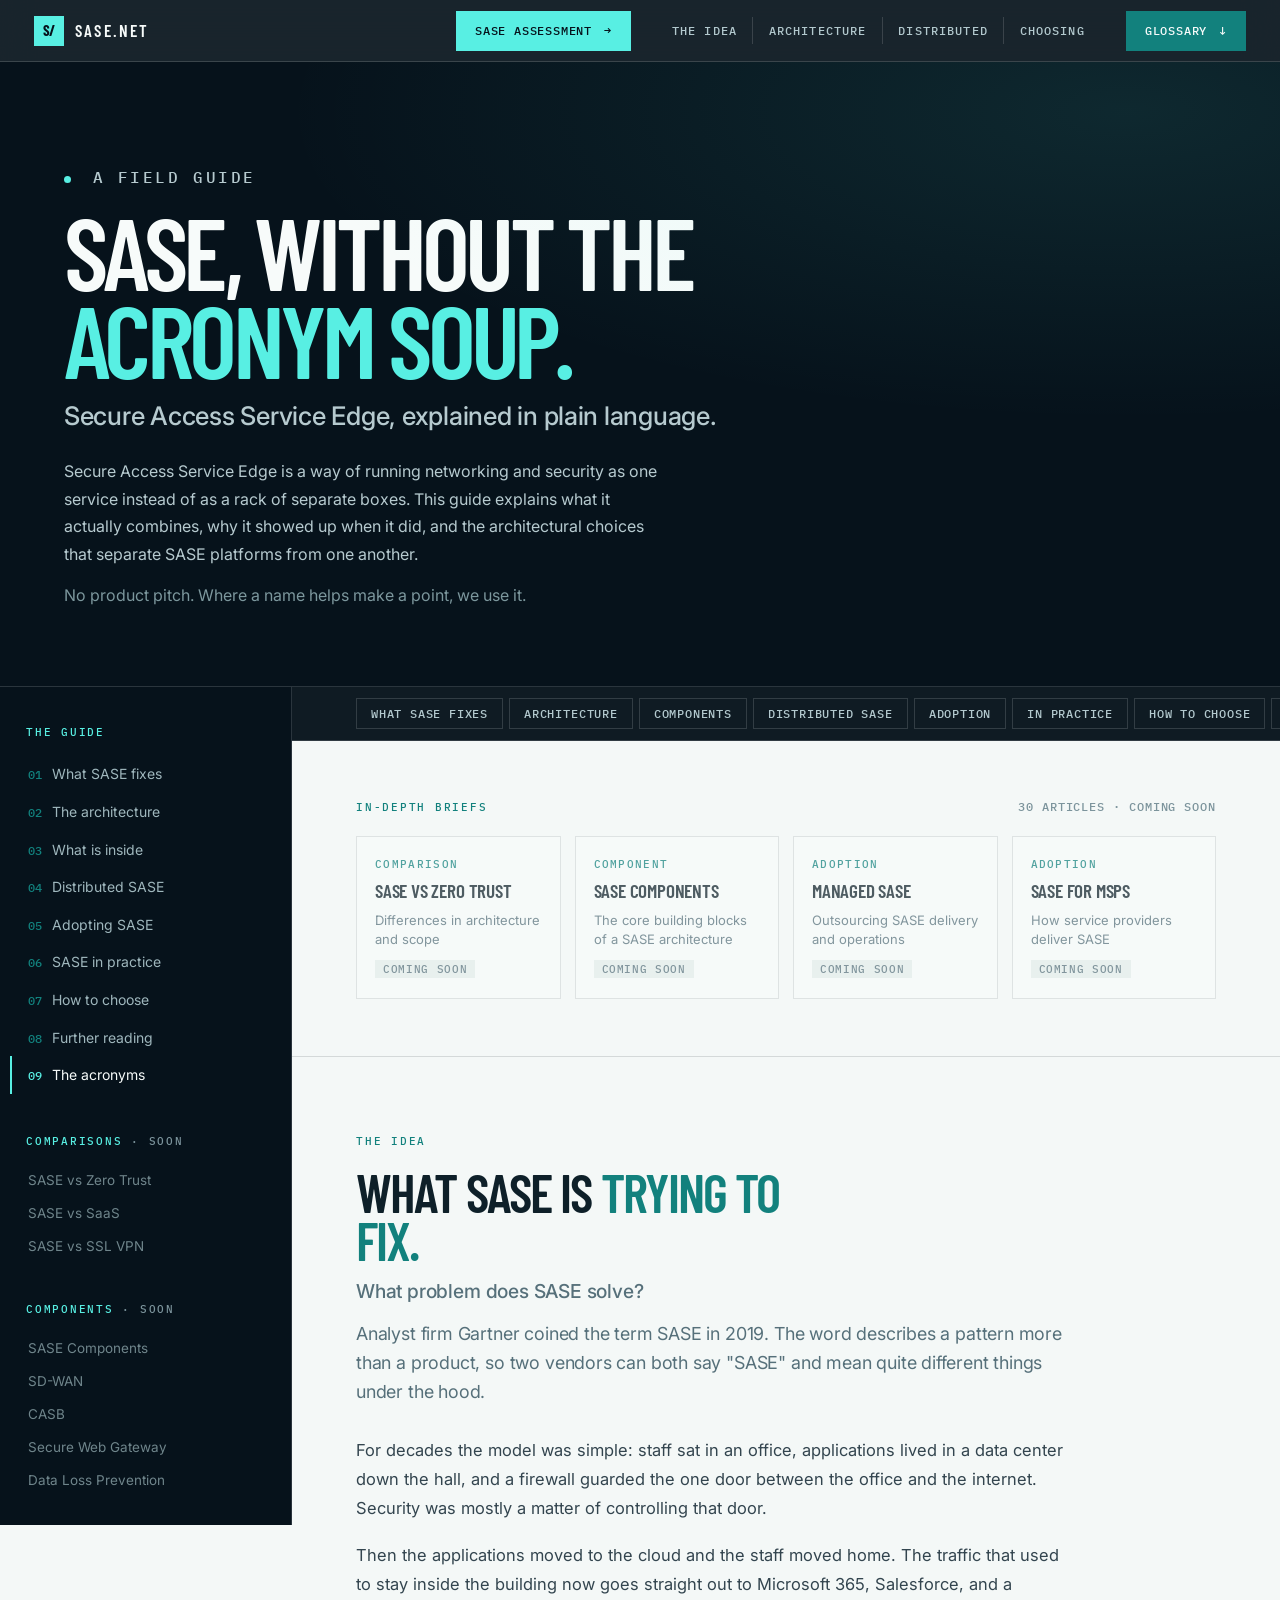
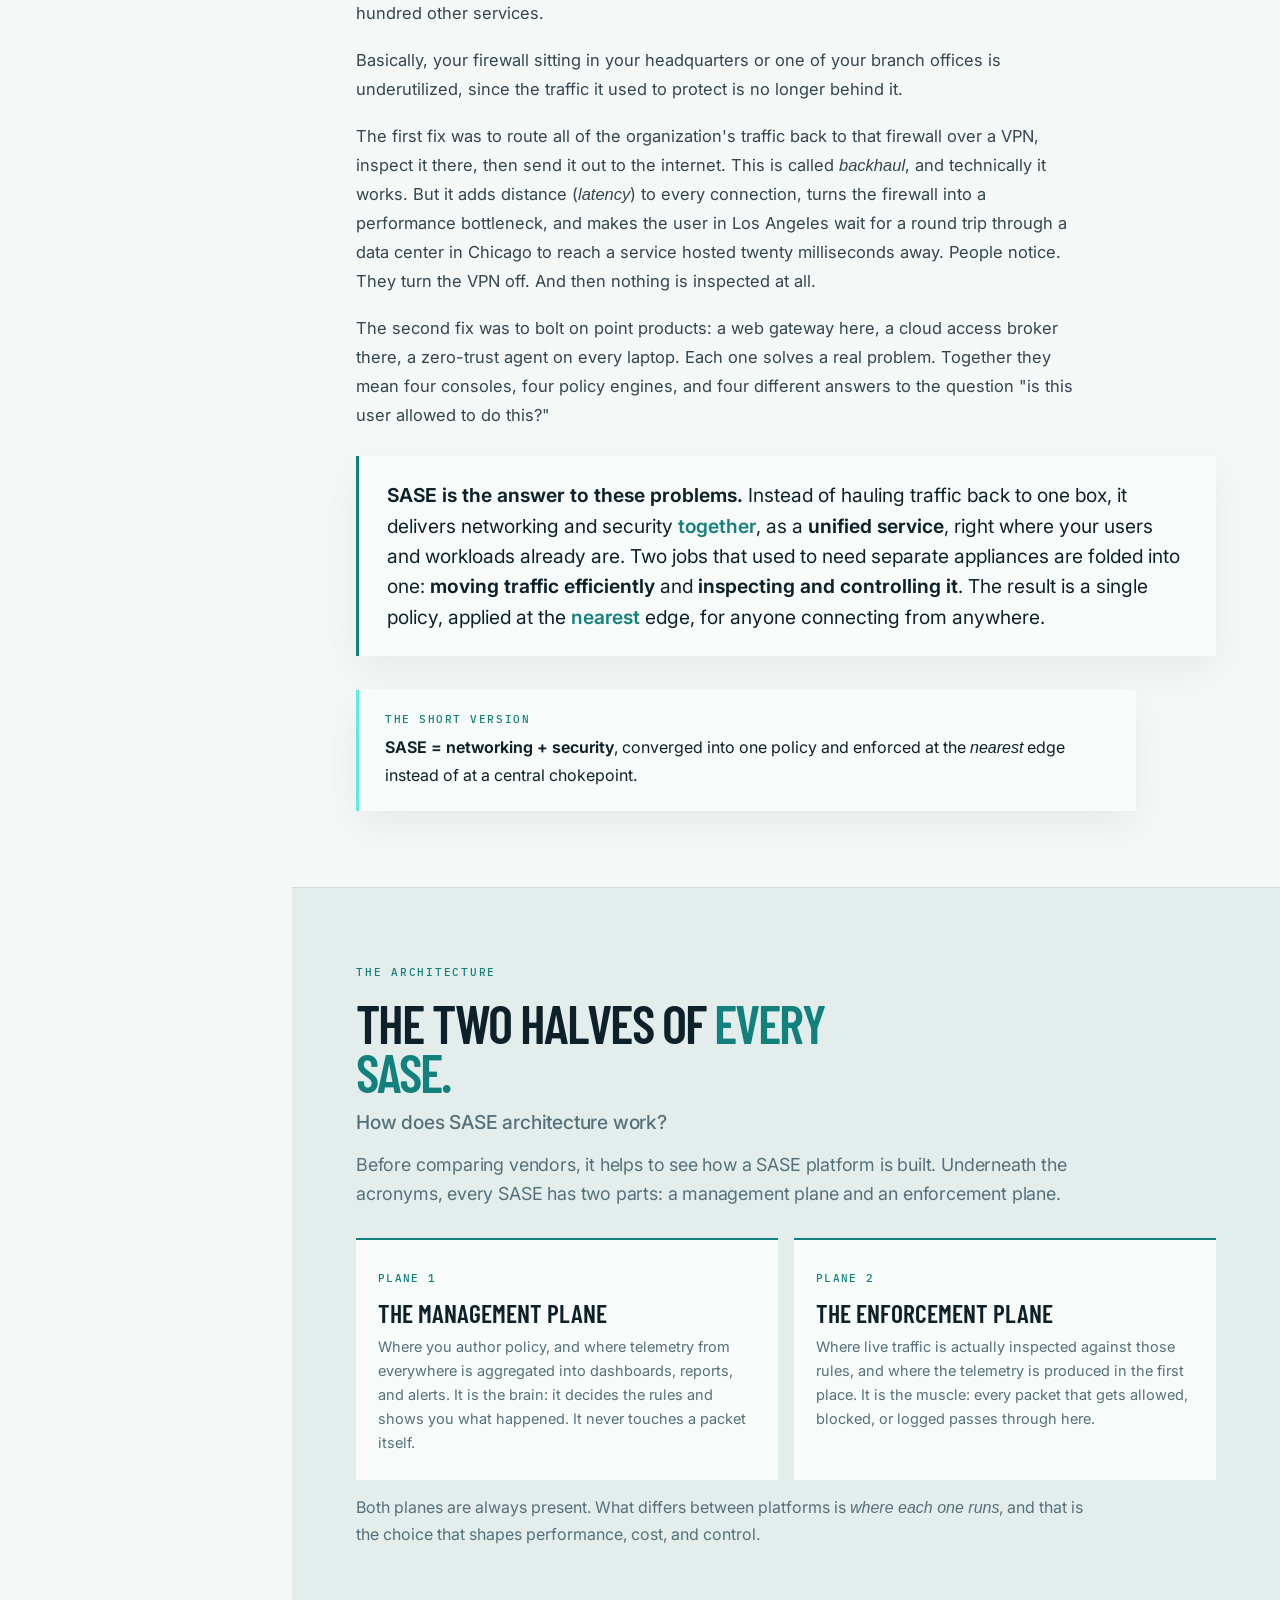
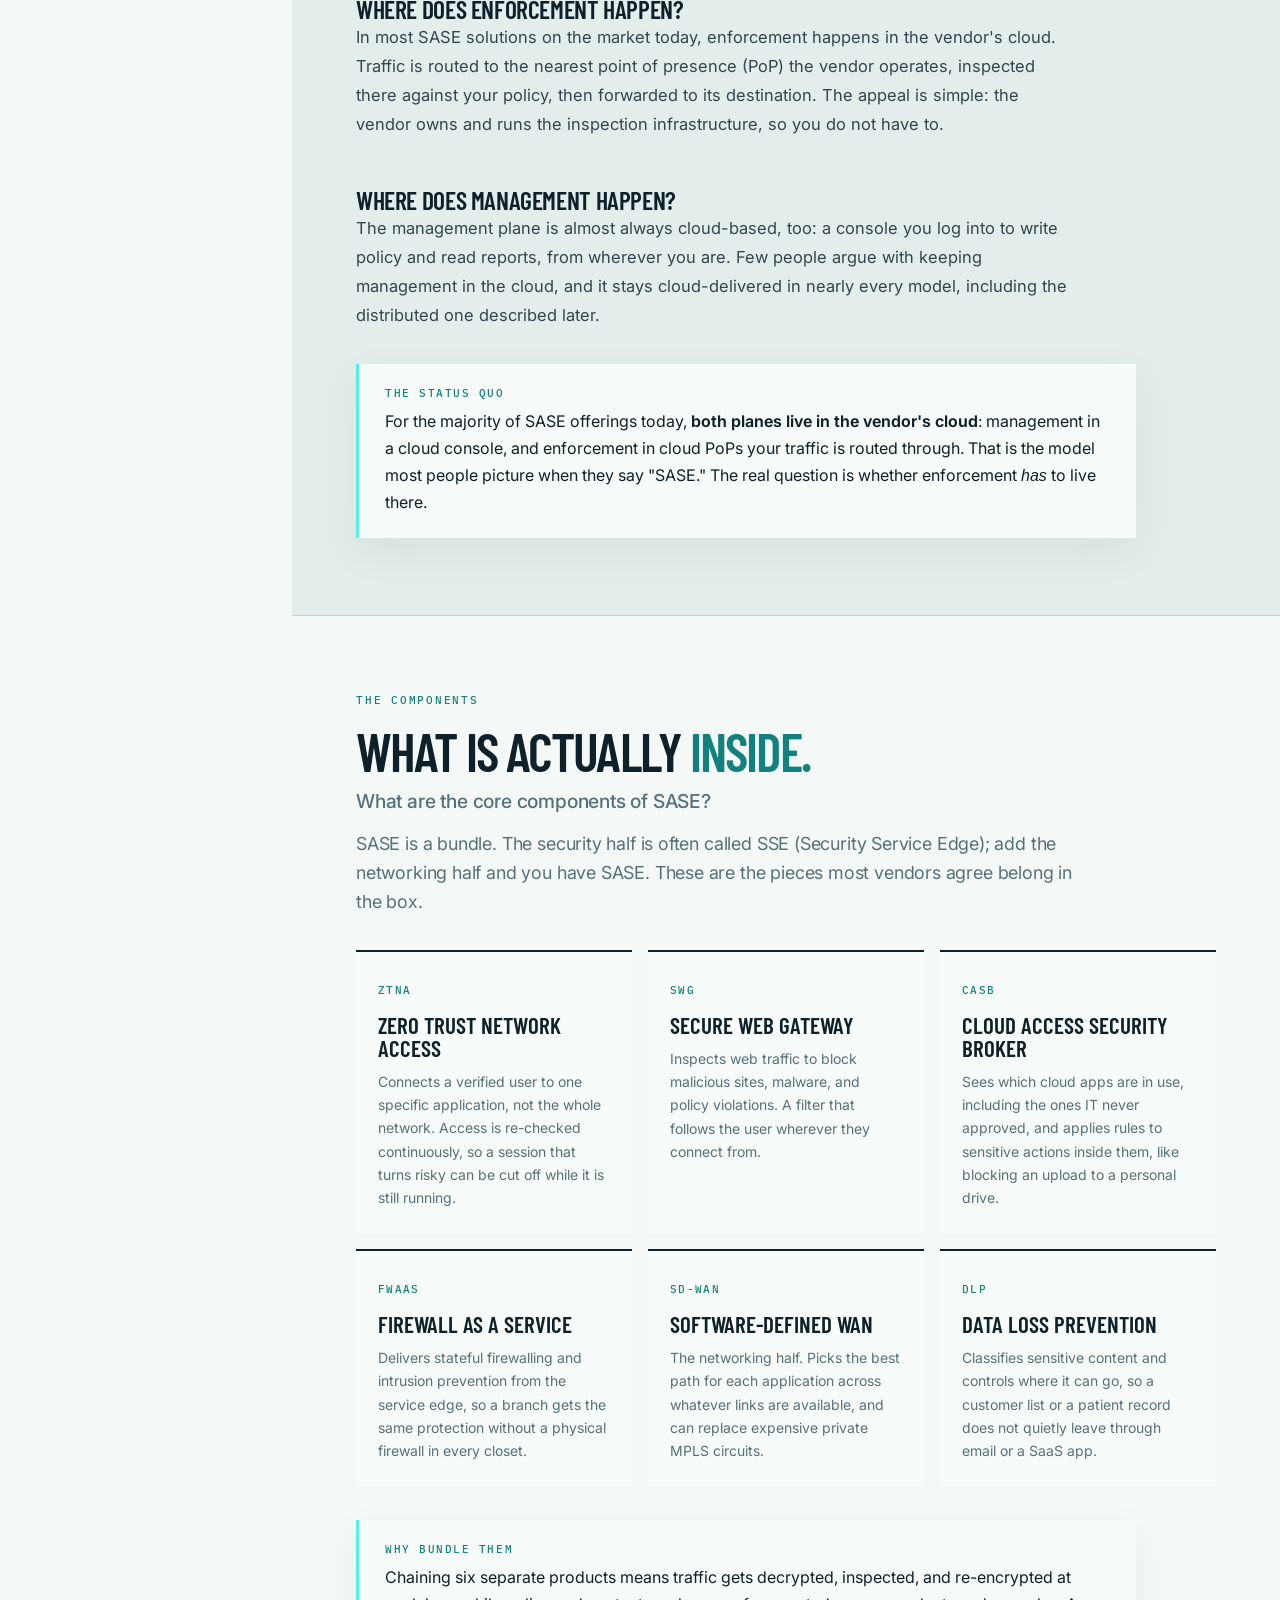
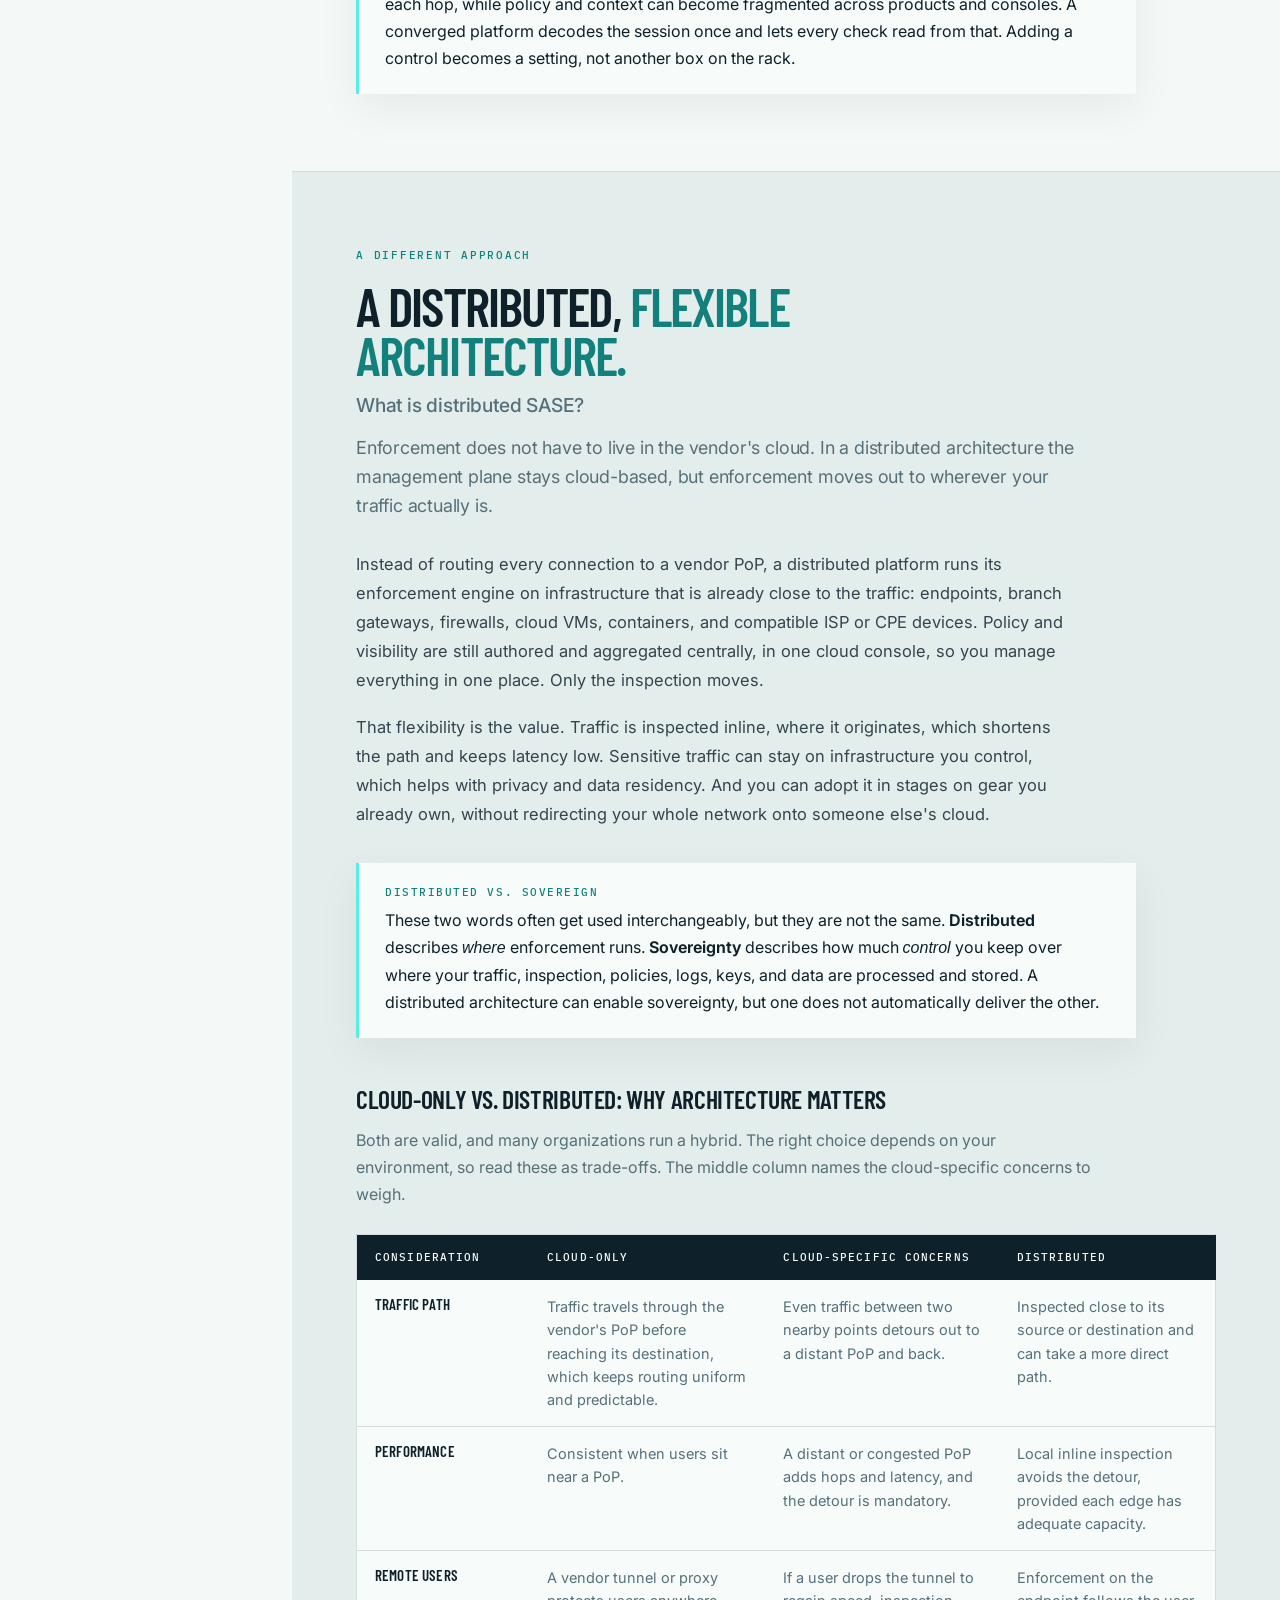
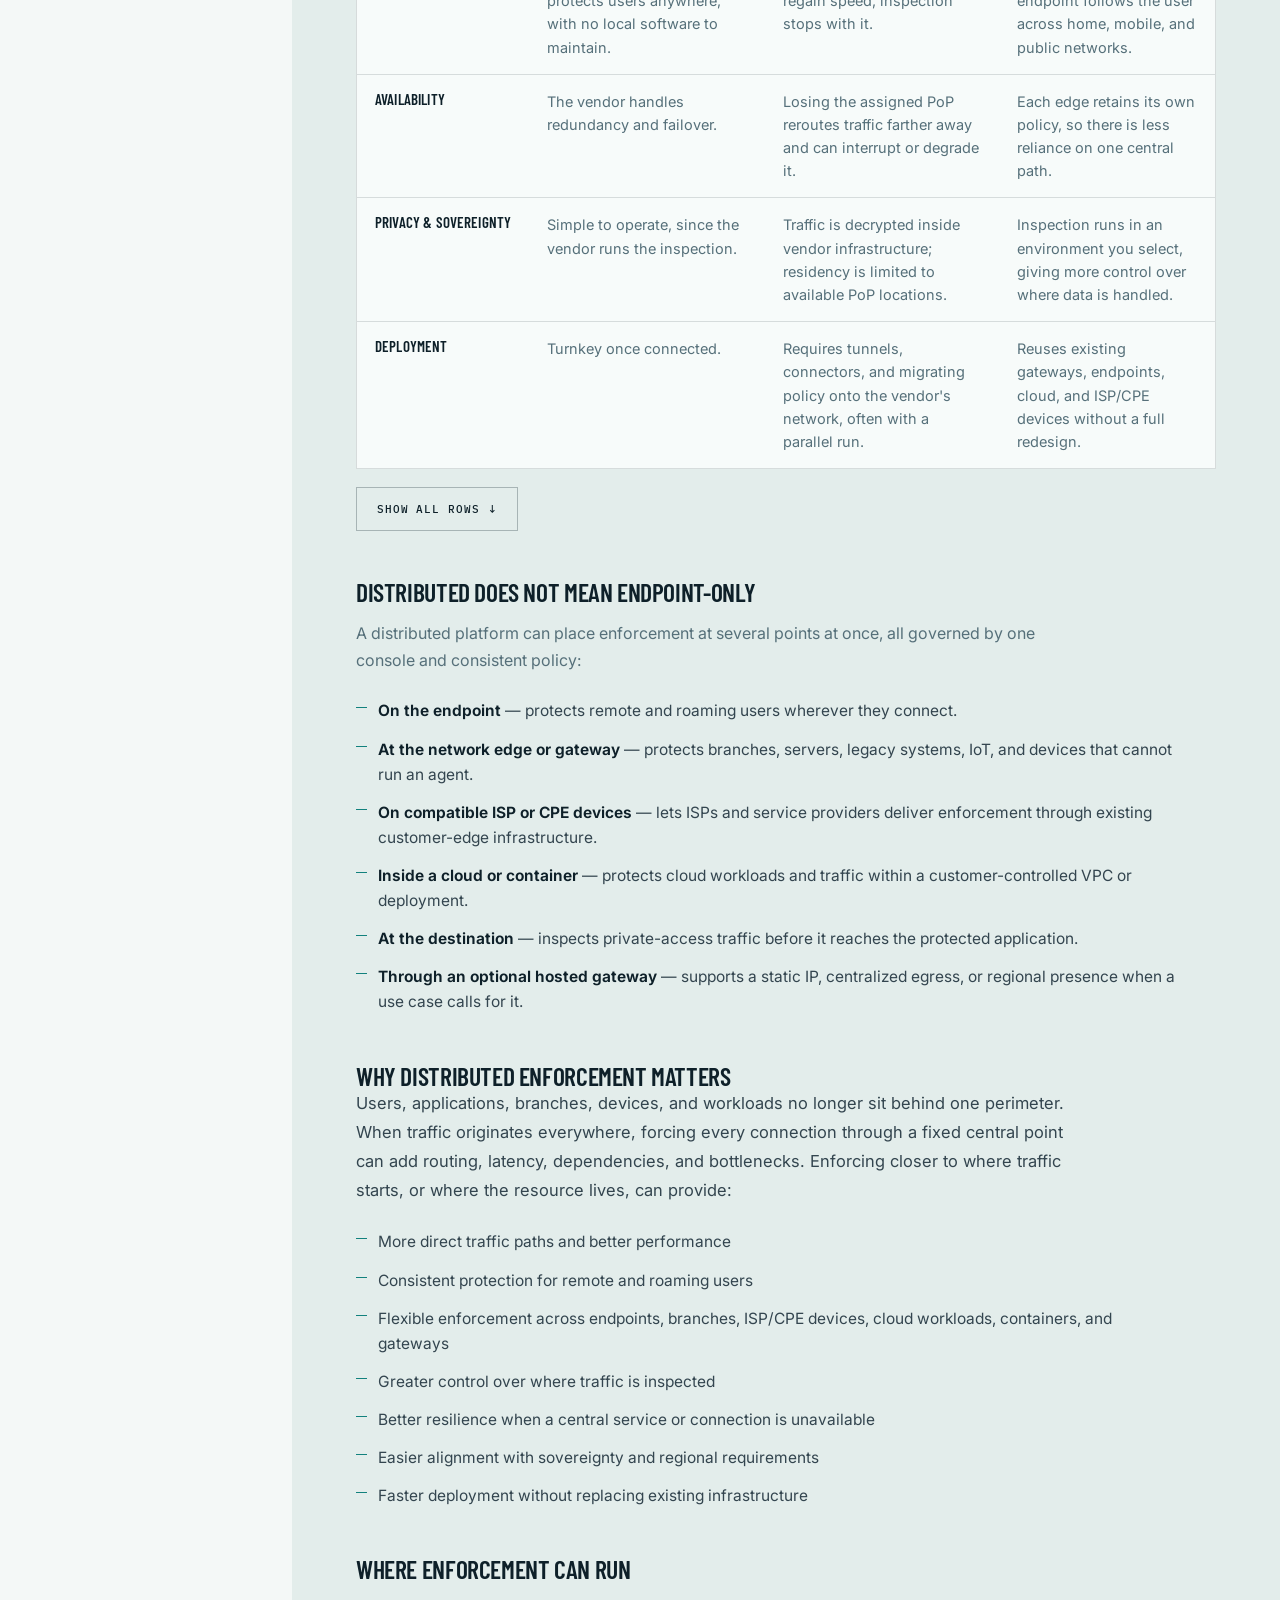
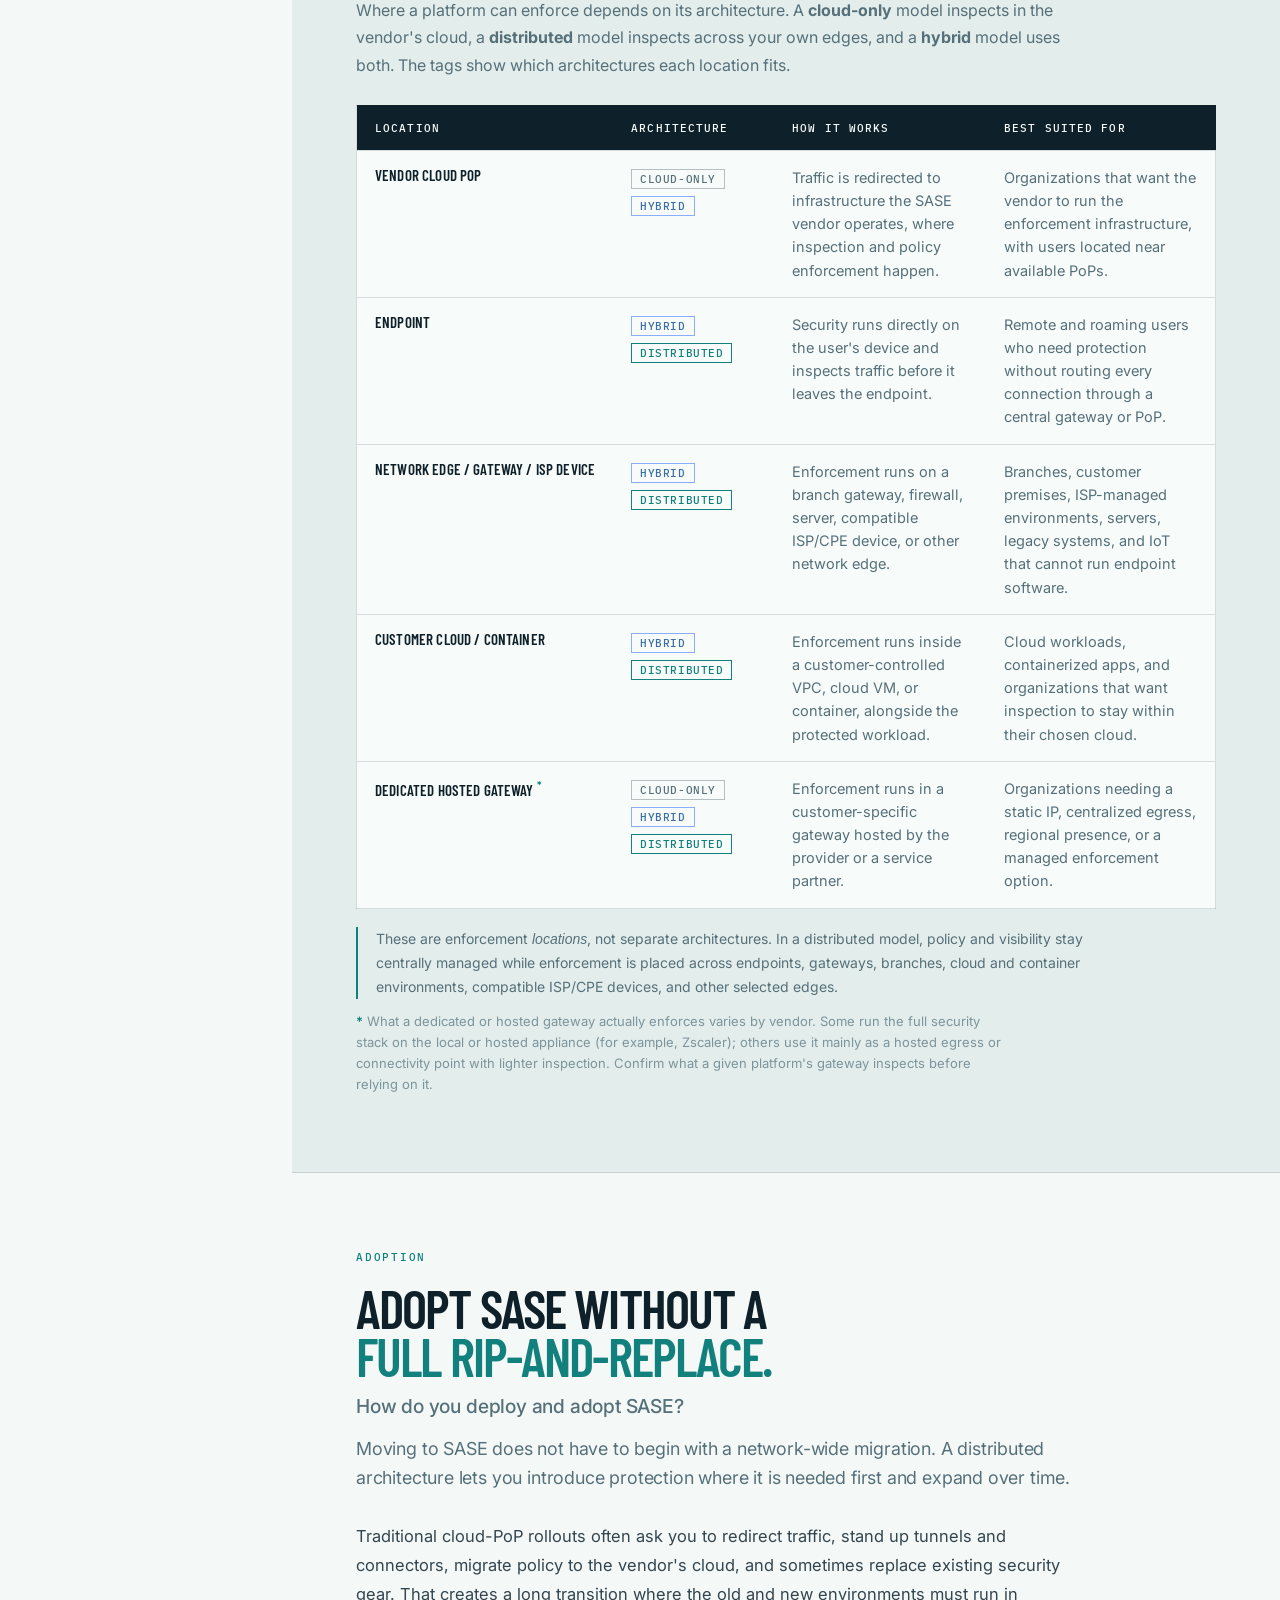
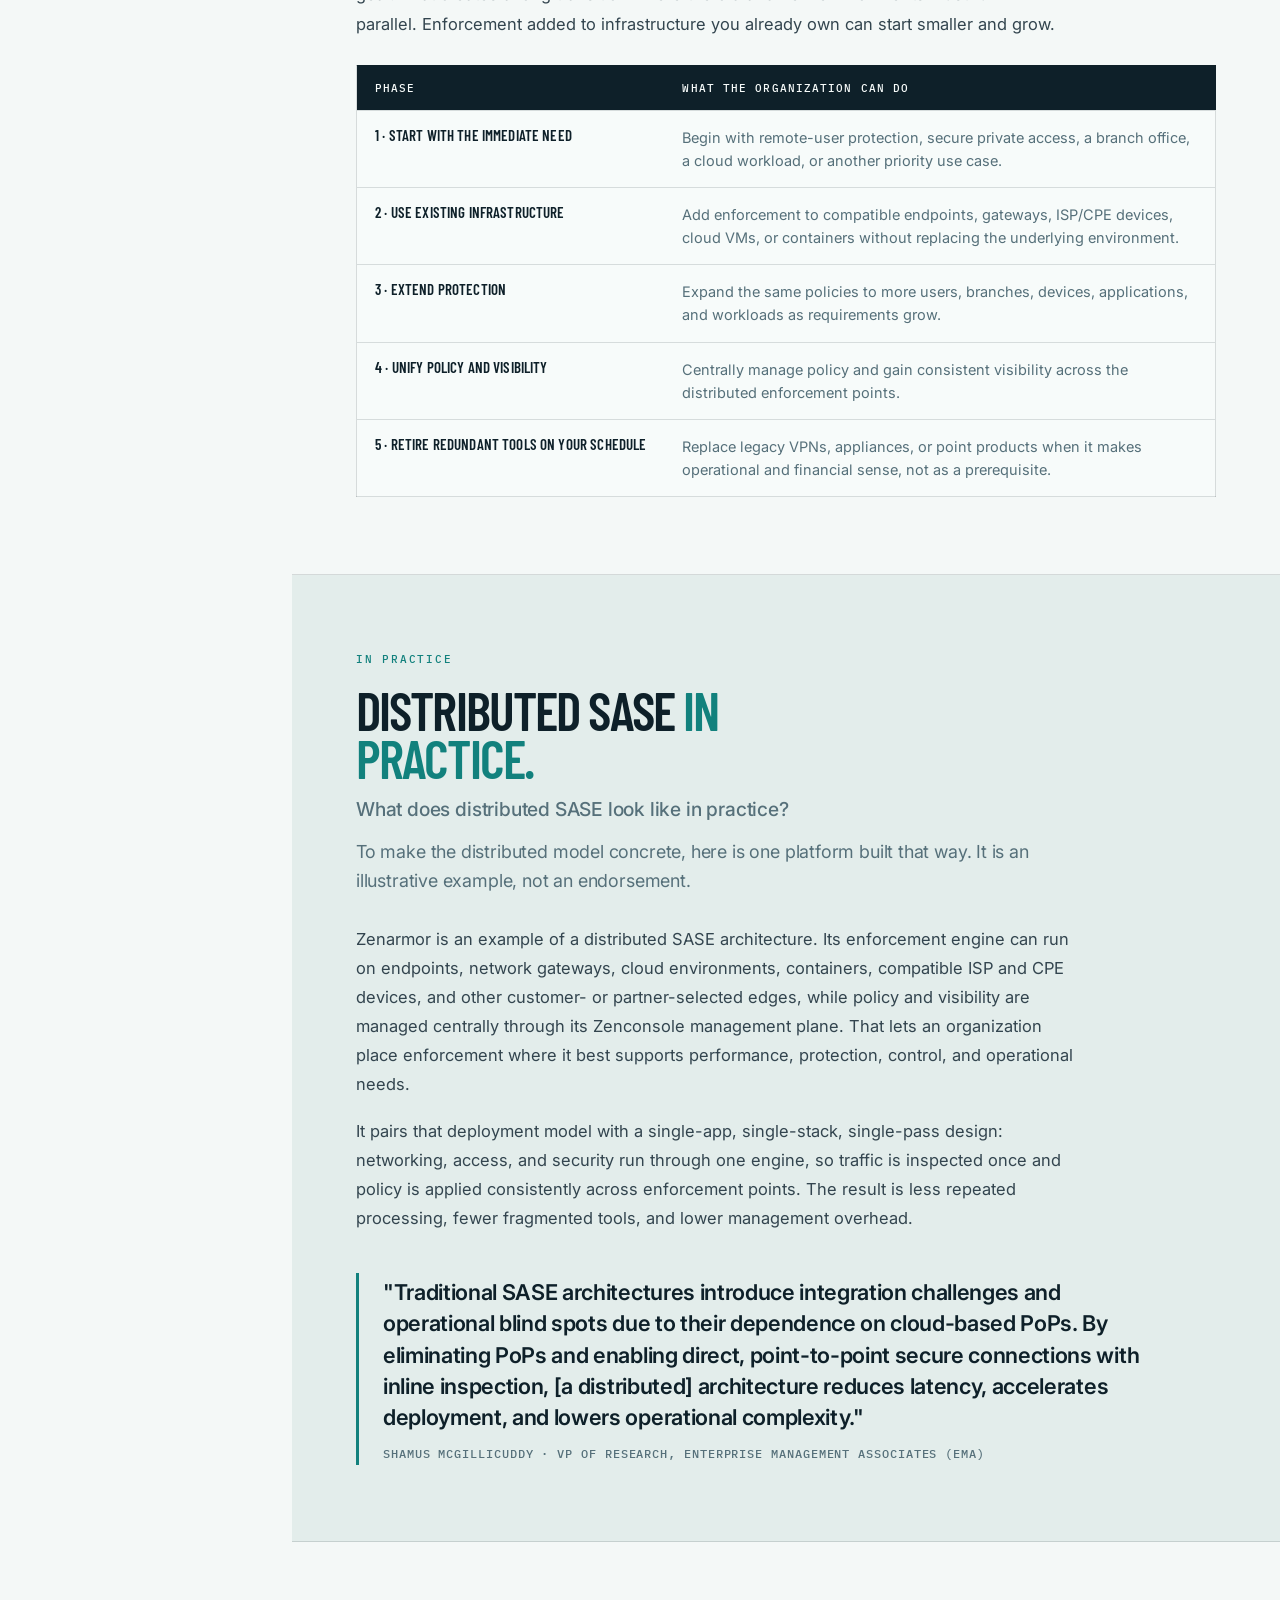
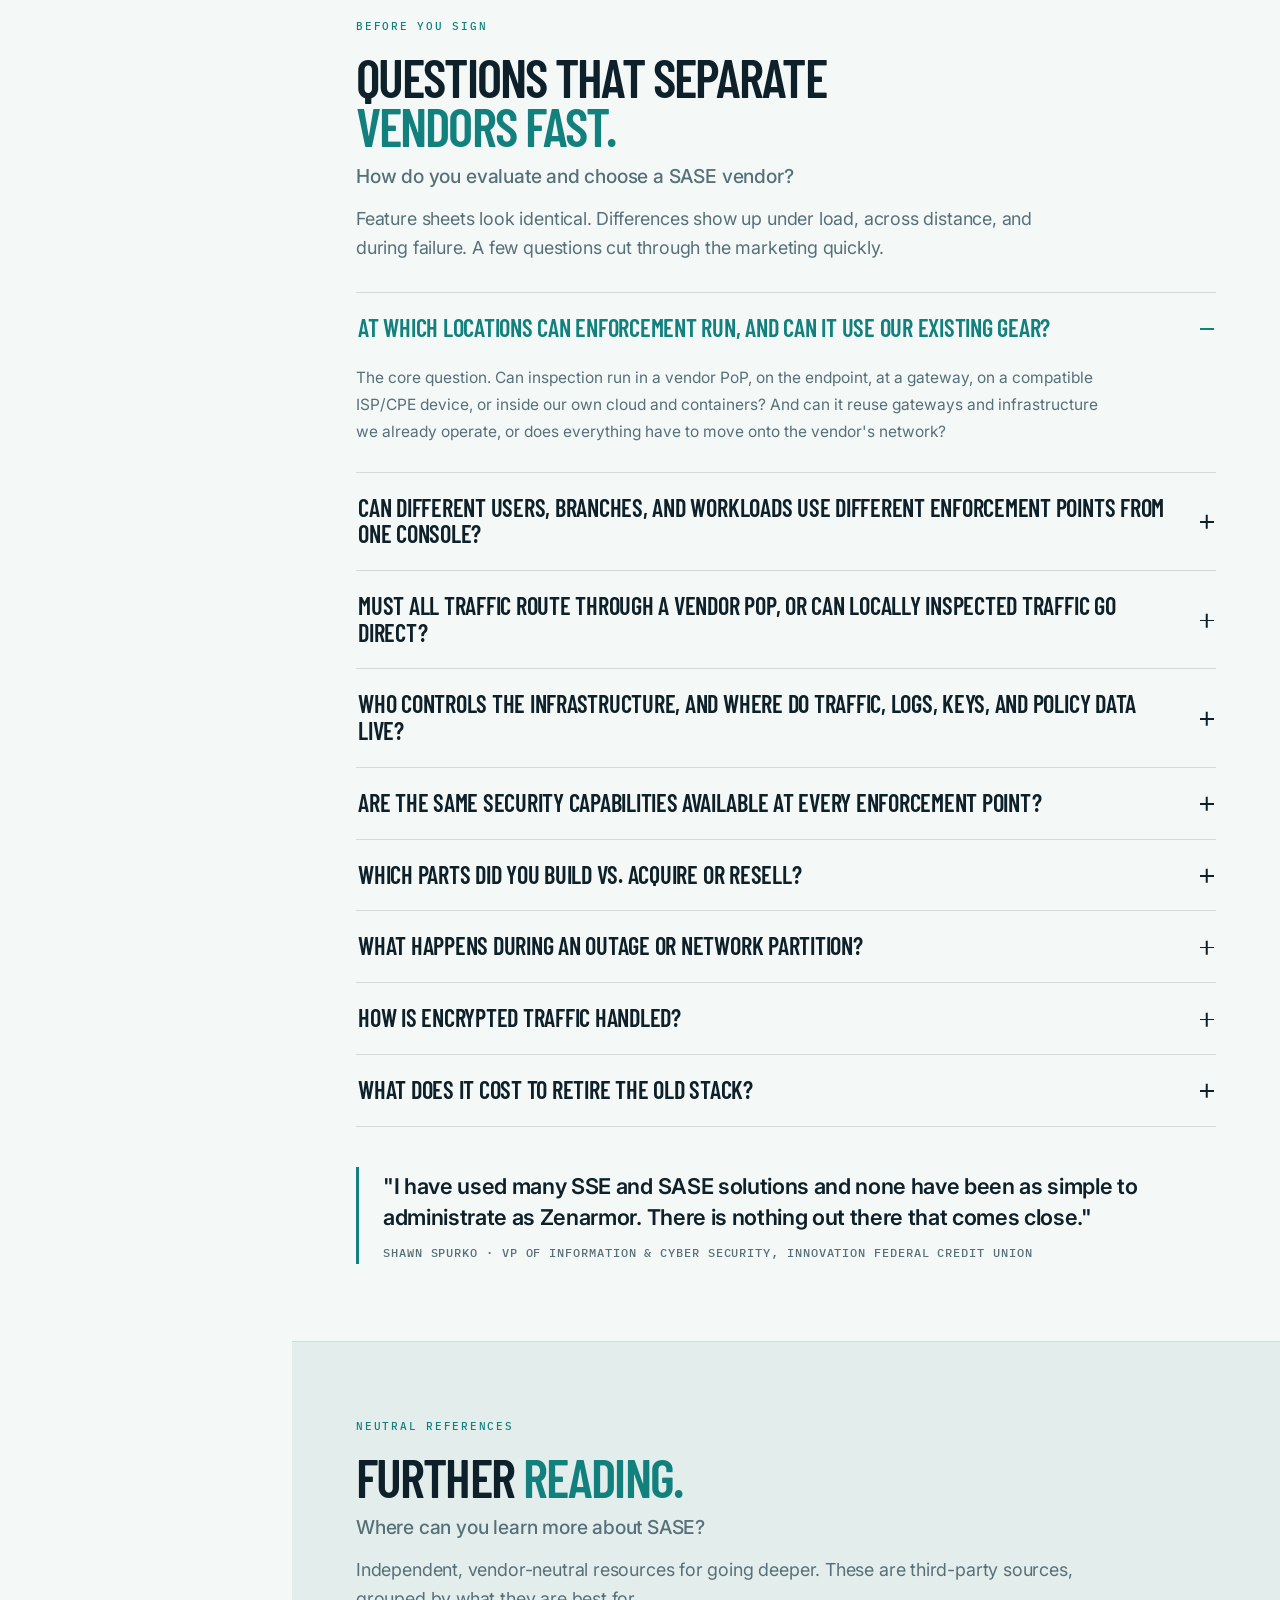
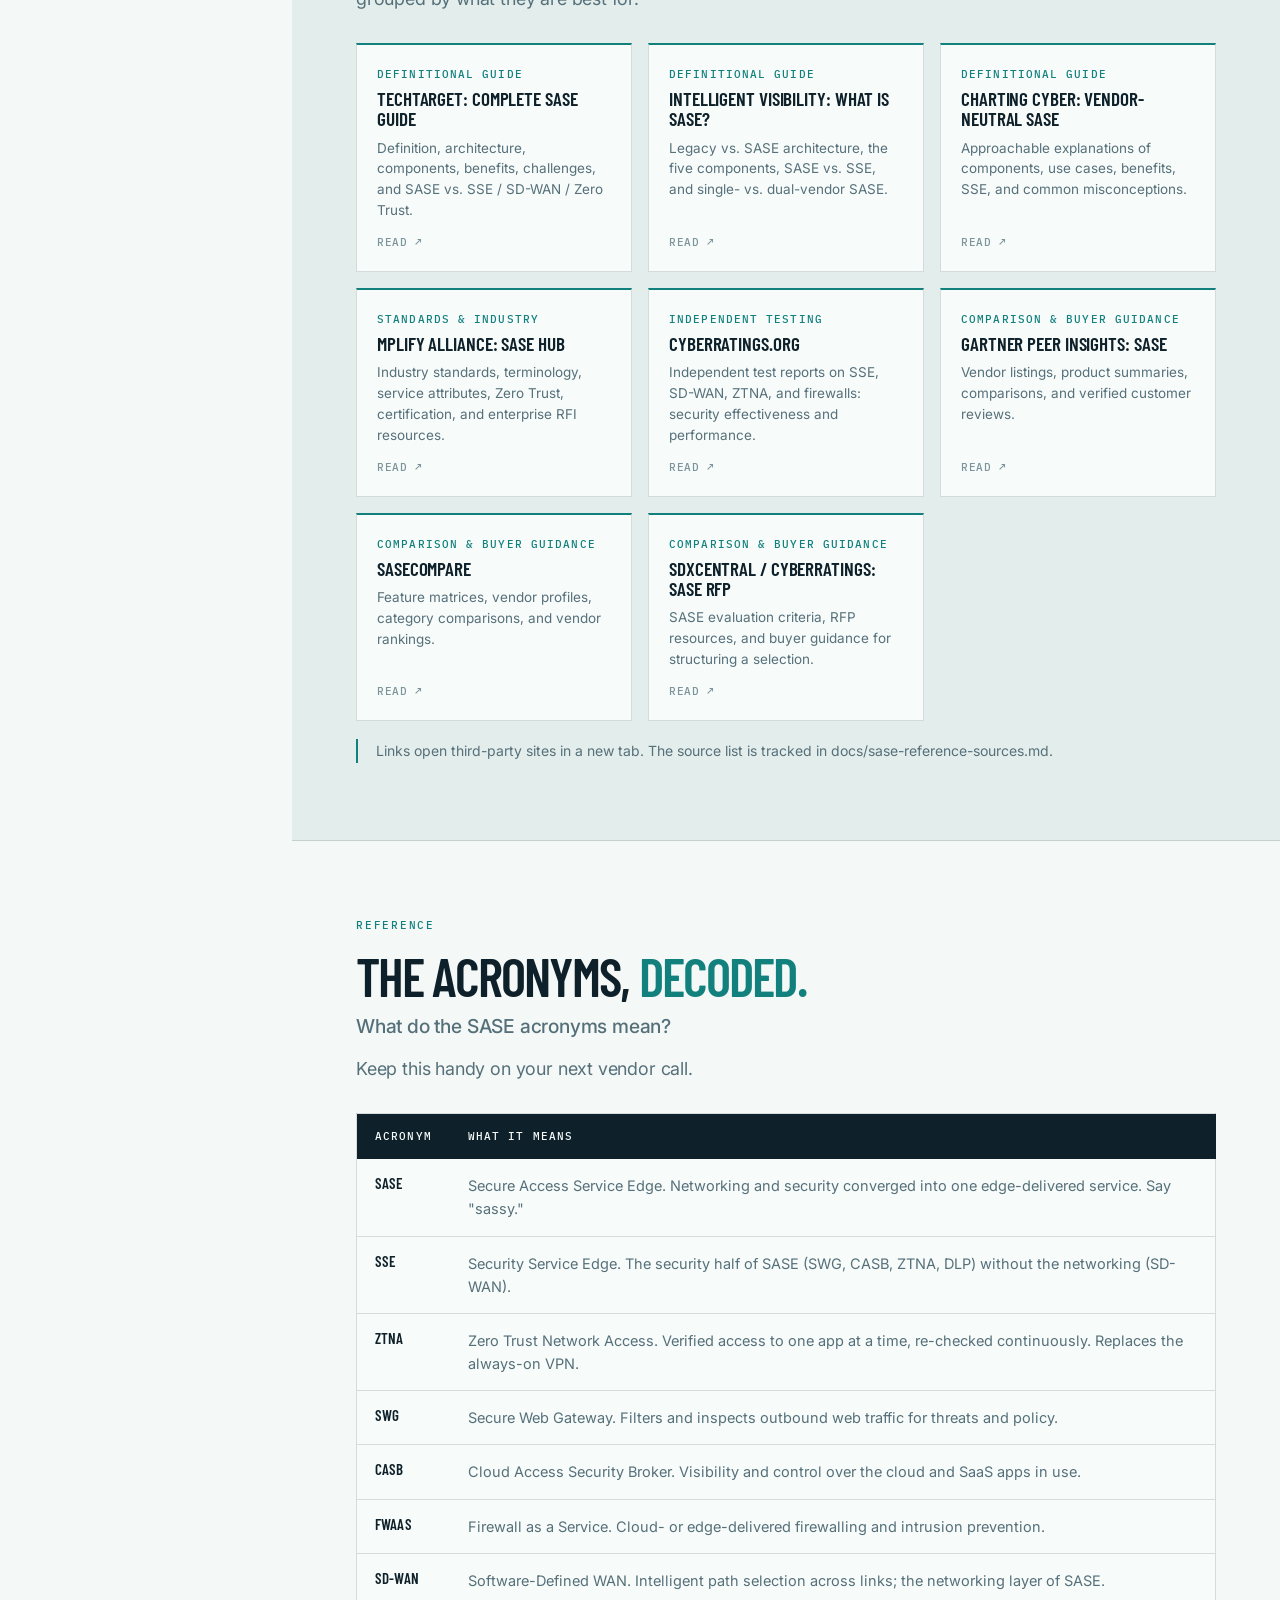
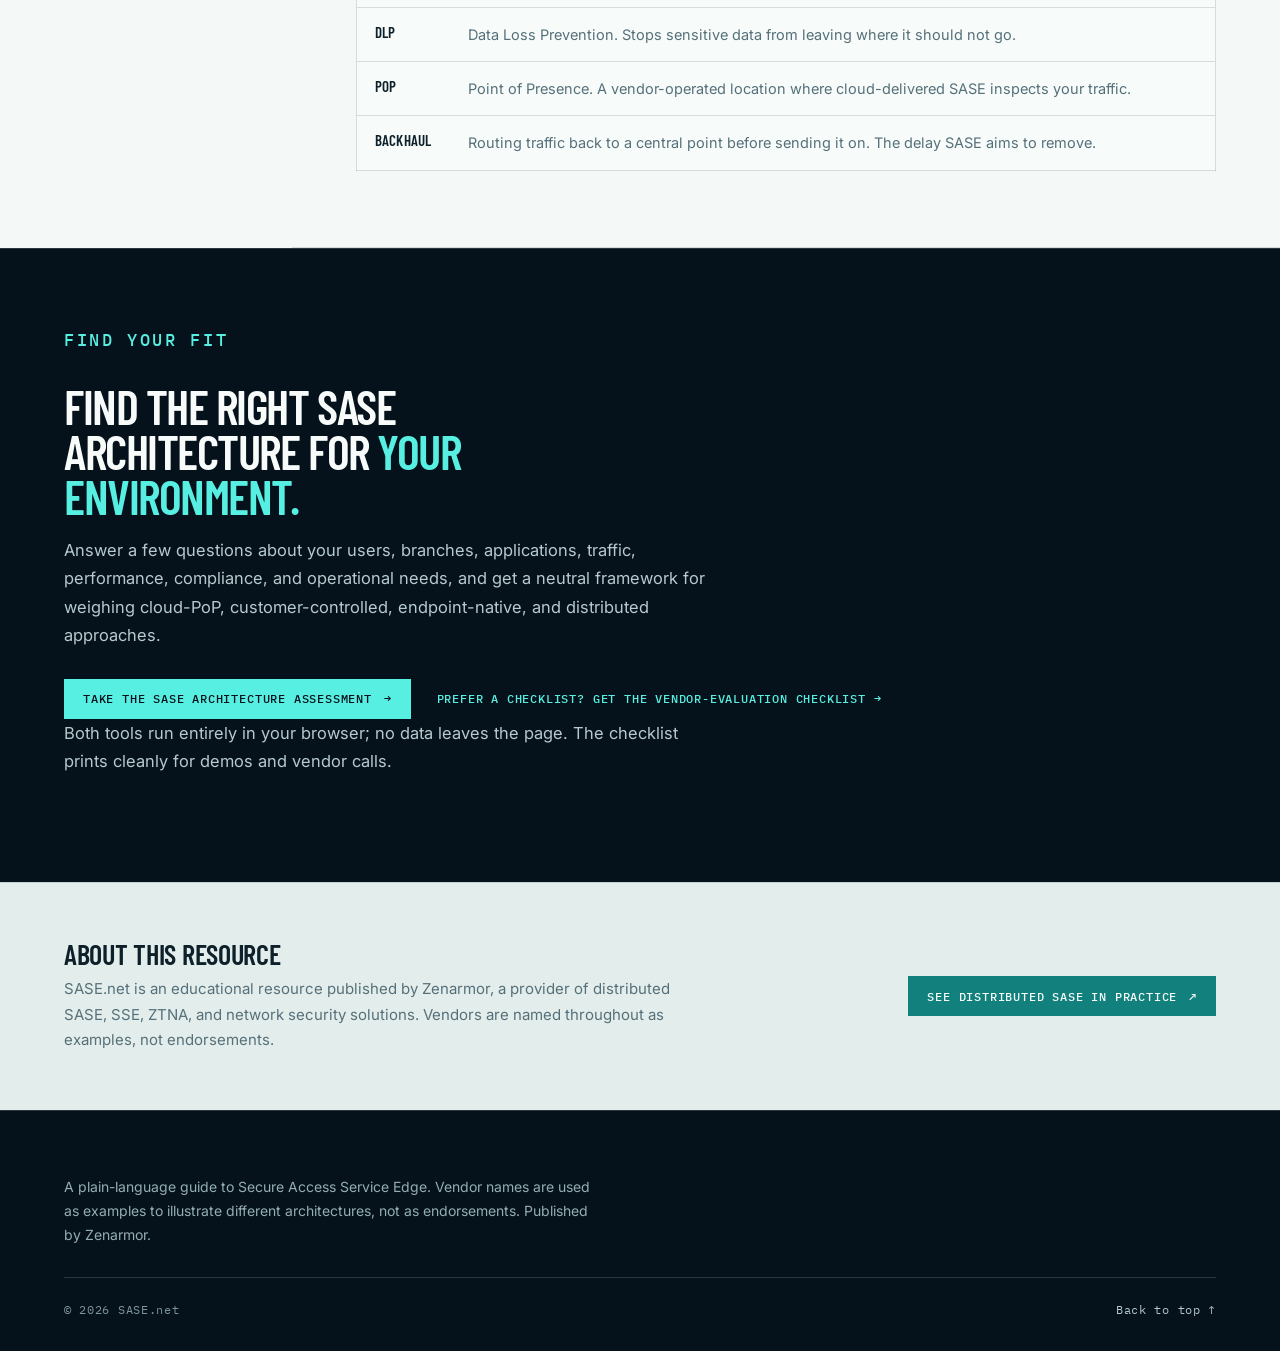
==== commit 979493f6: "updates based on Koray review" ====
--- a/index.html
+++ b/index.html
@@ -5,7 +5,7 @@
   <meta name="viewport" content="width=device-width, initial-scale=1">
   <meta name="description" content="A plain-language guide to Secure Access Service Edge (SASE): what it combines, where enforcement can run, how centralized and distributed architectures compare, and how to choose.">
   <meta name="theme-color" content="#06121b">
-  <title>SASE, Explained</title>
+  <title>What Is SASE? Secure Access Service Edge Explained | SASE.net</title>
   <link rel="preconnect" href="https://fonts.googleapis.com">
   <link rel="preconnect" href="https://fonts.gstatic.com" crossorigin>
   <link rel="stylesheet" href="https://fonts.googleapis.com/css2?family=Barlow+Condensed:ital,wght@0,500;0,600;0,700;1,600&family=IBM+Plex+Mono:wght@400;500&family=Inter:wght@400;500;600&display=swap">
@@ -94,6 +94,8 @@
     .eyebrow .dot { display: inline-block; width: 7px; height: 7px; margin-right: 9px; border-radius: 50%; background: var(--cyan); vertical-align: middle; }
     .hero h1 { max-width: 16ch; margin: 0 0 26px; font: 600 clamp(50px, 8vw, 122px)/.86 var(--display); letter-spacing: -.045em; text-transform: uppercase; }
     .hero h1 em { font-style: normal; color: var(--cyan); }
+    /* spelled-out keyword inside the h1 — full heading weight, plain-language */
+    .hero h1 .h1-sub { display: block; margin-top: 18px; color: #b6cacf; font: 500 clamp(18px, 2vw, 26px)/1.25 var(--body); letter-spacing: -.01em; text-transform: none; }
     .hero p { max-width: 60ch; margin: 0 0 14px; color: #b6cacf; font-size: clamp(16px, 1.15vw, 19px); line-height: 1.72; }
     .hero p:last-of-type { margin-bottom: 0; color: #7c979d; }
 
@@ -130,11 +132,34 @@
 
     /* main column */
     .doc-main { min-width: 0; background: var(--paper); }
+
+    /* horizontal in-content TOC — identical on desktop and mobile, so the
+       navigation Google crawls (mobile-first) matches the desktop version */
+    .toc-strip {
+      position: sticky; top: var(--header-h); z-index: 90;
+      display: flex; gap: 6px; overflow-x: auto;
+      padding: 11px clamp(24px, 5vw, 84px);
+      background: rgba(6, 18, 27, .96); border-bottom: 1px solid var(--line-light);
+      backdrop-filter: blur(12px); -webkit-backdrop-filter: blur(12px);
+      scrollbar-width: none;
+    }
+    .toc-strip::-webkit-scrollbar { display: none; }
+    .toc-strip a {
+      flex: none; padding: 7px 14px; color: #b3c9ce; text-decoration: none;
+      font: 500 11.5px var(--mono); letter-spacing: .07em; text-transform: uppercase; white-space: nowrap;
+      border: 1px solid var(--line-light); transition: color .2s var(--ease), background .2s var(--ease), border-color .2s var(--ease);
+    }
+    .toc-strip a:hover { color: var(--white); border-color: var(--line-light-2); }
+    .toc-strip a.active { color: var(--navy); background: var(--cyan); border-color: var(--cyan); }
     .sec { padding: clamp(52px, 6vw, 92px) clamp(24px, 5vw, 84px); border-bottom: 1px solid var(--line-dark); }
     .sec:nth-child(even) { background: var(--muted); }
     .kicker { margin: 0 0 20px; color: var(--teal); font: 500 11px var(--mono); letter-spacing: .16em; text-transform: uppercase; }
-    .sec h2 { max-width: 20ch; margin: 0 0 22px; font: 600 clamp(34px, 4.2vw, 66px)/.9 var(--display); letter-spacing: -.035em; text-transform: uppercase; }
+    .sec h2 { max-width: 20ch; margin: 0 0 14px; font: 600 clamp(34px, 4.2vw, 66px)/.9 var(--display); letter-spacing: -.035em; text-transform: uppercase; }
     .sec h2 em { font-style: normal; color: var(--teal); }
+    /* query-shaped subtitle under the display heading — carries the search
+       intent in plain language while the h2 keeps the editorial voice */
+    /* query as a styled tagline INSIDE the h2 — full heading weight, one outline node */
+    .sec h2 .h2-q { display: block; margin-top: 14px; color: var(--slate); font: 500 clamp(17px, 1.5vw, 22px)/1.35 var(--body); letter-spacing: -.01em; text-transform: none; }
     .prose { max-width: 72ch; }
     .prose p { margin: 0 0 18px; color: #33454f; font-size: 16.5px; line-height: 1.76; }
     .prose p:last-child { margin-bottom: 0; }
@@ -363,7 +388,7 @@
   <section class="hero" id="top">
     <div class="hero-inner">
       <p class="eyebrow"><span class="dot" aria-hidden="true"></span> A field guide</p>
-      <h1>SASE, without the <em>acronym soup.</em></h1>
+      <h1>SASE, without the <em>acronym soup.</em><span class="h1-sub">Secure Access Service Edge, explained in plain language.</span></h1>
       <p>Secure Access Service Edge is a way of running networking and security as one service instead of as a rack of separate boxes. This guide explains what it actually combines, why it showed up when it did, and the architectural choices that separate SASE platforms from one another.</p>
       <p>No product pitch. Where a name helps make a point, we use it.</p>
     </div>
@@ -425,6 +450,19 @@
     <!-- ---------- MAIN CONTENT ---------- -->
     <main class="doc-main" id="main">
 
+      <!-- HORIZONTAL TOC — same links on every viewport (desktop/mobile parity) -->
+      <nav class="toc-strip" aria-label="On this page">
+        <a href="#what">What SASE fixes</a>
+        <a href="#architecture">Architecture</a>
+        <a href="#parts">Components</a>
+        <a href="#distributed">Distributed SASE</a>
+        <a href="#adopt">Adoption</a>
+        <a href="#practice">In practice</a>
+        <a href="#choose">How to choose</a>
+        <a href="#further">Further reading</a>
+        <a href="#glossary">Glossary</a>
+      </nav>
+
       <!-- LATEST BRIEFS (static strip — not a carousel) -->
       <section class="briefs" aria-label="Latest briefs">
         <div class="briefs-head">
@@ -442,7 +480,7 @@
       <!-- THE IDEA -->
       <section class="sec" id="what">
         <p class="kicker">The idea</p>
-        <h2>What SASE is <em>trying to fix.</em></h2>
+        <h2>What SASE is <em>trying to fix.</em><span class="h2-q">What problem does SASE solve?</span></h2>
         <p class="lede">Analyst firm Gartner coined the term SASE in 2019. The word describes a pattern more than a product, so two vendors can both say "SASE" and mean quite different things under the hood.</p>
         <div class="prose">
           <p>For decades the model was simple: staff sat in an office, applications lived in a data center down the hall, and a firewall guarded the one door between the office and the internet. Security was mostly a matter of controlling that door.</p>
@@ -461,7 +499,7 @@
       <!-- THE ARCHITECTURE -->
       <section class="sec" id="architecture">
         <p class="kicker">The architecture</p>
-        <h2>The two halves of <em>every SASE.</em></h2>
+        <h2>The two halves of <em>every SASE.</em><span class="h2-q">How does SASE architecture work?</span></h2>
         <p class="lede">Before comparing vendors, it helps to see how a SASE platform is built. Underneath the acronyms, every SASE has two parts: a management plane and an enforcement plane.</p>
         <div class="planes">
           <div class="plane">
@@ -496,7 +534,7 @@
       <!-- COMPONENTS -->
       <section class="sec" id="parts">
         <p class="kicker">The components</p>
-        <h2>What is actually <em>inside.</em></h2>
+        <h2>What is actually <em>inside.</em><span class="h2-q">What are the core components of SASE?</span></h2>
         <p class="lede">SASE is a bundle. The security half is often called SSE (Security Service Edge); add the networking half and you have SASE. These are the pieces most vendors agree belong in the box.</p>
         <div class="cards">
           <article class="card"><span class="abbr">ZTNA</span><h3>Zero Trust Network Access</h3><p>Connects a verified user to one specific application, not the whole network. Access is re-checked continuously, so a session that turns risky can be cut off while it is still running.</p></article>
@@ -515,7 +553,7 @@
       <!-- A DISTRIBUTED, FLEXIBLE ARCHITECTURE -->
       <section class="sec" id="distributed">
         <p class="kicker">A different approach</p>
-        <h2>A distributed, <em>flexible architecture.</em></h2>
+        <h2>A distributed, <em>flexible architecture.</em><span class="h2-q">What is distributed SASE?</span></h2>
         <p class="lede">Enforcement does not have to live in the vendor's cloud. In a distributed architecture the management plane stays cloud-based, but enforcement moves out to wherever your traffic actually is.</p>
         <div class="prose">
           <p>Instead of routing every connection to a vendor PoP, a distributed platform runs its enforcement engine on infrastructure that is already close to the traffic: endpoints, branch gateways, firewalls, cloud VMs, containers, and compatible ISP or CPE devices. Policy and visibility are still authored and aggregated centrally, in one cloud console, so you manage everything in one place. Only the inspection moves.</p>
@@ -683,7 +721,7 @@
       <!-- ADOPTING SASE -->
       <section class="sec" id="adopt">
         <p class="kicker">Adoption</p>
-        <h2>Adopt SASE without a <em>full rip-and-replace.</em></h2>
+        <h2>Adopt SASE without a <em>full rip-and-replace.</em><span class="h2-q">How do you deploy and adopt SASE?</span></h2>
         <p class="lede">Moving to SASE does not have to begin with a network-wide migration. A distributed architecture lets you introduce protection where it is needed first and expand over time.</p>
         <div class="prose">
           <p>Traditional cloud-PoP rollouts often ask you to redirect traffic, stand up tunnels and connectors, migrate policy to the vendor's cloud, and sometimes replace existing security gear. That creates a long transition where the old and new environments must run in parallel. Enforcement added to infrastructure you already own can start smaller and grow.</p>
@@ -705,7 +743,7 @@
       <!-- SASE IN PRACTICE -->
       <section class="sec" id="practice">
         <p class="kicker">In practice</p>
-        <h2>Distributed SASE <em>in practice.</em></h2>
+        <h2>Distributed SASE <em>in practice.</em><span class="h2-q">What does distributed SASE look like in practice?</span></h2>
         <p class="lede">To make the distributed model concrete, here is one platform built that way. It is an illustrative example, not an endorsement.</p>
         <div class="prose">
           <p>Zenarmor is an example of a distributed SASE architecture. Its enforcement engine can run on endpoints, network gateways, cloud environments, containers, compatible ISP and CPE devices, and other customer- or partner-selected edges, while policy and visibility are managed centrally through its Zenconsole management plane. That lets an organization place enforcement where it best supports performance, protection, control, and operational needs.</p>
@@ -720,7 +758,7 @@
       <!-- CHOOSING -->
       <section class="sec" id="choose">
         <p class="kicker">Before you sign</p>
-        <h2>Questions that separate <em>vendors fast.</em></h2>
+        <h2>Questions that separate <em>vendors fast.</em><span class="h2-q">How do you evaluate and choose a SASE vendor?</span></h2>
         <p class="lede">Feature sheets look identical. Differences show up under load, across distance, and during failure. A few questions cut through the marketing quickly.</p>
         <div class="faq">
           <details class="q" open><summary><span class="qt">At which locations can enforcement run, and can it use our existing gear?</span><span class="mark" aria-hidden="true"></span></summary><div class="qa"><p>The core question. Can inspection run in a vendor PoP, on the endpoint, at a gateway, on a compatible ISP/CPE device, or inside our own cloud and containers? And can it reuse gateways and infrastructure we already operate, or does everything have to move onto the vendor's network?</p></div></details>
@@ -742,7 +780,7 @@
       <!-- FURTHER READING -->
       <section class="sec" id="further">
         <p class="kicker">Neutral references</p>
-        <h2>Further <em>reading.</em></h2>
+        <h2>Further <em>reading.</em><span class="h2-q">Where can you learn more about SASE?</span></h2>
         <p class="lede">Independent, vendor-neutral resources for going deeper. These are third-party sources, grouped by what they are best for.</p>
         <div class="refs">
           <a class="ref" href="https://www.techtarget.com/it-infrastructure/feature/The-complete-secure-access-service-edge-SASE-guide" target="_blank" rel="noopener"><span class="role">Definitional guide</span><b>TechTarget: Complete SASE Guide</b><span class="d">Definition, architecture, components, benefits, challenges, and SASE vs. SSE / SD-WAN / Zero Trust.</span><span class="ext">Read ↗</span></a>
@@ -760,19 +798,24 @@
       <!-- GLOSSARY -->
       <section class="sec" id="glossary">
         <p class="kicker">Reference</p>
-        <h2>The acronyms, <em>decoded.</em></h2>
+        <h2>The acronyms, <em>decoded.</em><span class="h2-q">What do the SASE acronyms mean?</span></h2>
         <p class="lede">Keep this handy on your next vendor call.</p>
-        <div class="terms">
-          <div><b>SASE</b><span>Secure Access Service Edge. Networking and security converged into one edge-delivered service. Say "sassy."</span></div>
-          <div><b>SSE</b><span>Security Service Edge. The security half of SASE (SWG, CASB, ZTNA, DLP) without the networking (SD-WAN).</span></div>
-          <div><b>ZTNA</b><span>Zero Trust Network Access. Verified access to one app at a time, re-checked continuously. Replaces the always-on VPN.</span></div>
-          <div><b>SWG</b><span>Secure Web Gateway. Filters and inspects outbound web traffic for threats and policy.</span></div>
-          <div><b>CASB</b><span>Cloud Access Security Broker. Visibility and control over the cloud and SaaS apps in use.</span></div>
-          <div><b>FWaaS</b><span>Firewall as a Service. Cloud- or edge-delivered firewalling and intrusion prevention.</span></div>
-          <div><b>SD-WAN</b><span>Software-Defined WAN. Intelligent path selection across links; the networking layer of SASE.</span></div>
-          <div><b>DLP</b><span>Data Loss Prevention. Stops sensitive data from leaving where it should not go.</span></div>
-          <div><b>PoP</b><span>Point of Presence. A vendor-operated location where cloud-delivered SASE inspects your traffic.</span></div>
-          <div><b>Backhaul</b><span>Routing traffic back to a central point before sending it on. The delay SASE aims to remove.</span></div>
+        <div class="tbl-wrap">
+          <table class="tbl">
+            <thead><tr><th>Acronym</th><th>What it means</th></tr></thead>
+            <tbody>
+              <tr><th>SASE</th><td data-label="What it means">Secure Access Service Edge. Networking and security converged into one edge-delivered service. Say "sassy."</td></tr>
+              <tr><th>SSE</th><td data-label="What it means">Security Service Edge. The security half of SASE (SWG, CASB, ZTNA, DLP) without the networking (SD-WAN).</td></tr>
+              <tr><th>ZTNA</th><td data-label="What it means">Zero Trust Network Access. Verified access to one app at a time, re-checked continuously. Replaces the always-on VPN.</td></tr>
+              <tr><th>SWG</th><td data-label="What it means">Secure Web Gateway. Filters and inspects outbound web traffic for threats and policy.</td></tr>
+              <tr><th>CASB</th><td data-label="What it means">Cloud Access Security Broker. Visibility and control over the cloud and SaaS apps in use.</td></tr>
+              <tr><th>FWaaS</th><td data-label="What it means">Firewall as a Service. Cloud- or edge-delivered firewalling and intrusion prevention.</td></tr>
+              <tr><th>SD-WAN</th><td data-label="What it means">Software-Defined WAN. Intelligent path selection across links; the networking layer of SASE.</td></tr>
+              <tr><th>DLP</th><td data-label="What it means">Data Loss Prevention. Stops sensitive data from leaving where it should not go.</td></tr>
+              <tr><th>PoP</th><td data-label="What it means">Point of Presence. A vendor-operated location where cloud-delivered SASE inspects your traffic.</td></tr>
+              <tr><th>Backhaul</th><td data-label="What it means">Routing traffic back to a central point before sending it on. The delay SASE aims to remove.</td></tr>
+            </tbody>
+          </table>
         </div>
       </section>
 
@@ -845,14 +888,14 @@
     });
 
     // scrollspy — highlight the active section in the left nav
-    var links = Array.prototype.slice.call(document.querySelectorAll('.doc-nav .toc a'));
+    var links = Array.prototype.slice.call(document.querySelectorAll('.doc-nav .toc a, .toc-strip a'));
     var byId = {};
-    links.forEach(function (a) { byId[a.getAttribute('href').slice(1)] = a; });
+    links.forEach(function (a) { var id = a.getAttribute('href').slice(1); (byId[id] = byId[id] || []).push(a); });
     var spy = new IntersectionObserver(function (entries) {
       entries.forEach(function (en) {
         if (en.isIntersecting) {
           links.forEach(function (l) { l.classList.remove('active'); });
-          if (byId[en.target.id]) byId[en.target.id].classList.add('active');
+          (byId[en.target.id] || []).forEach(function (l) { l.classList.add('active'); });
         }
       });
     }, { rootMargin: '-45% 0px -50% 0px' });
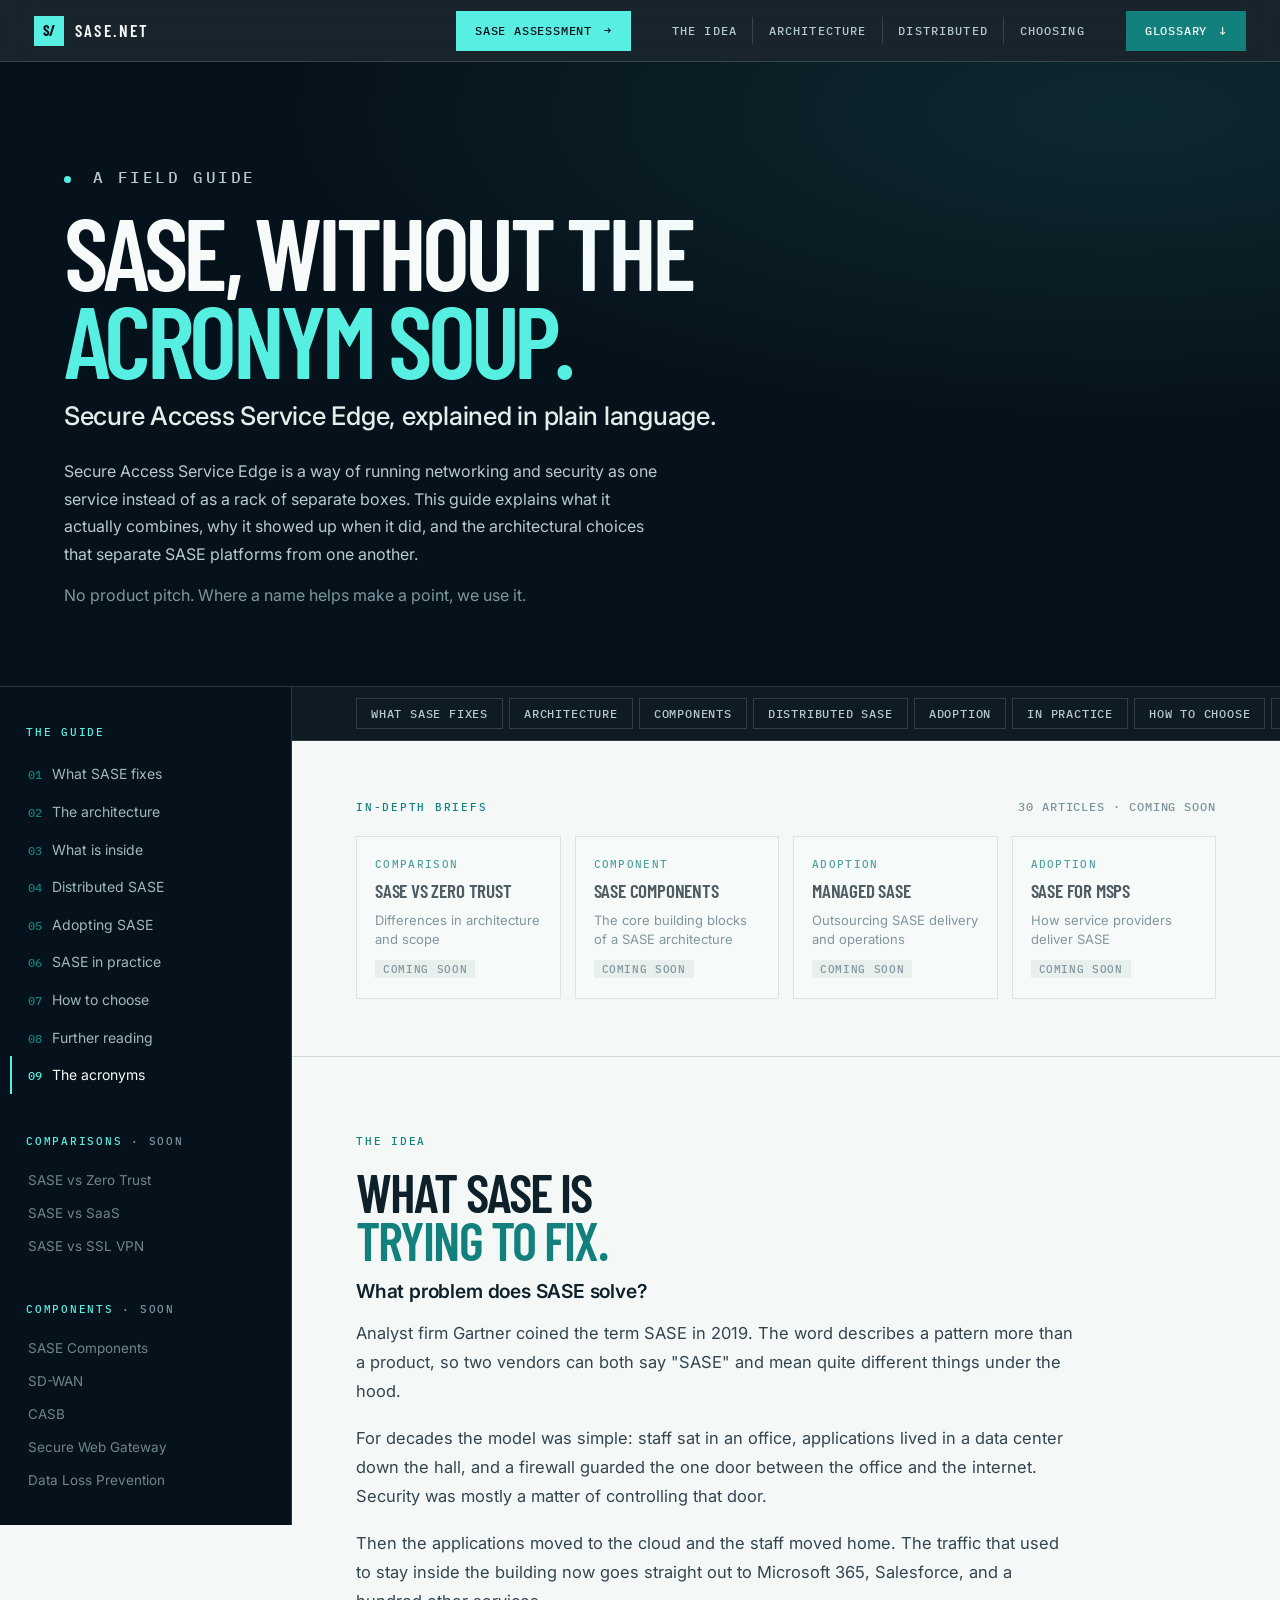
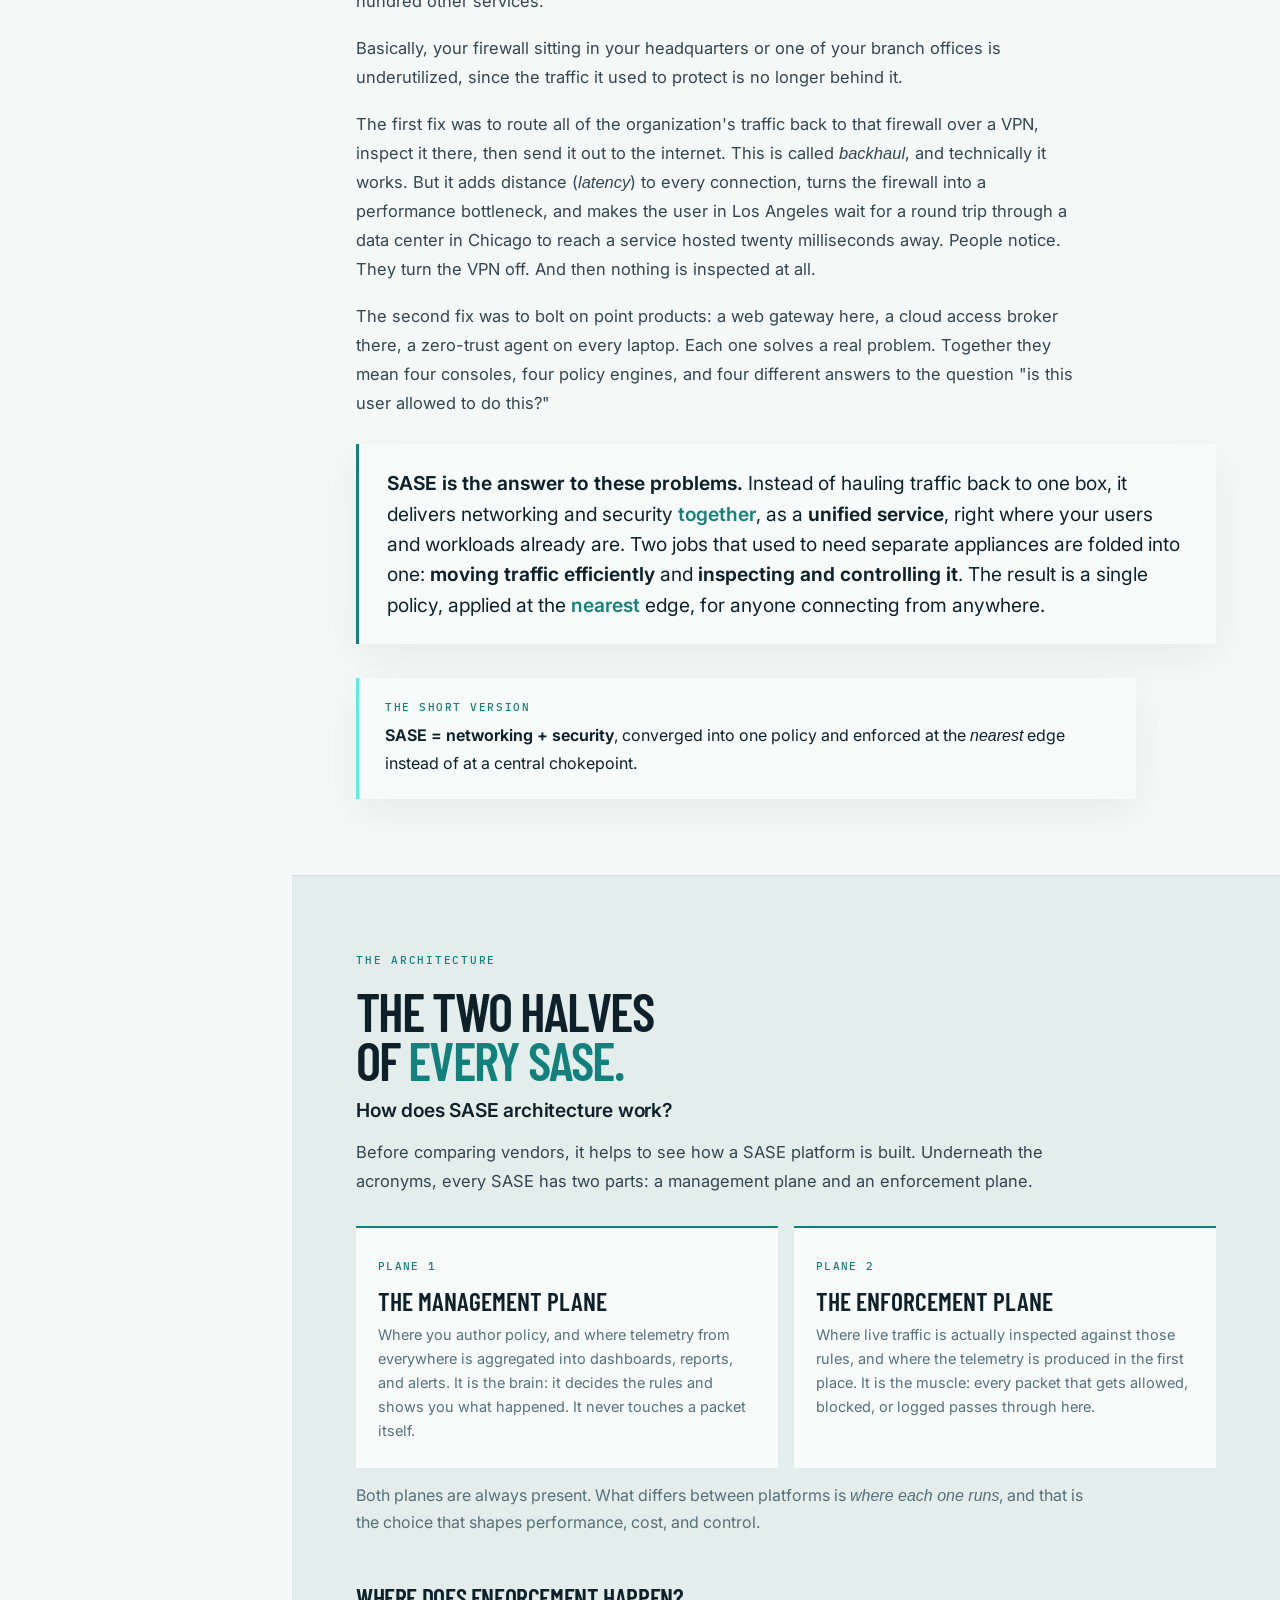
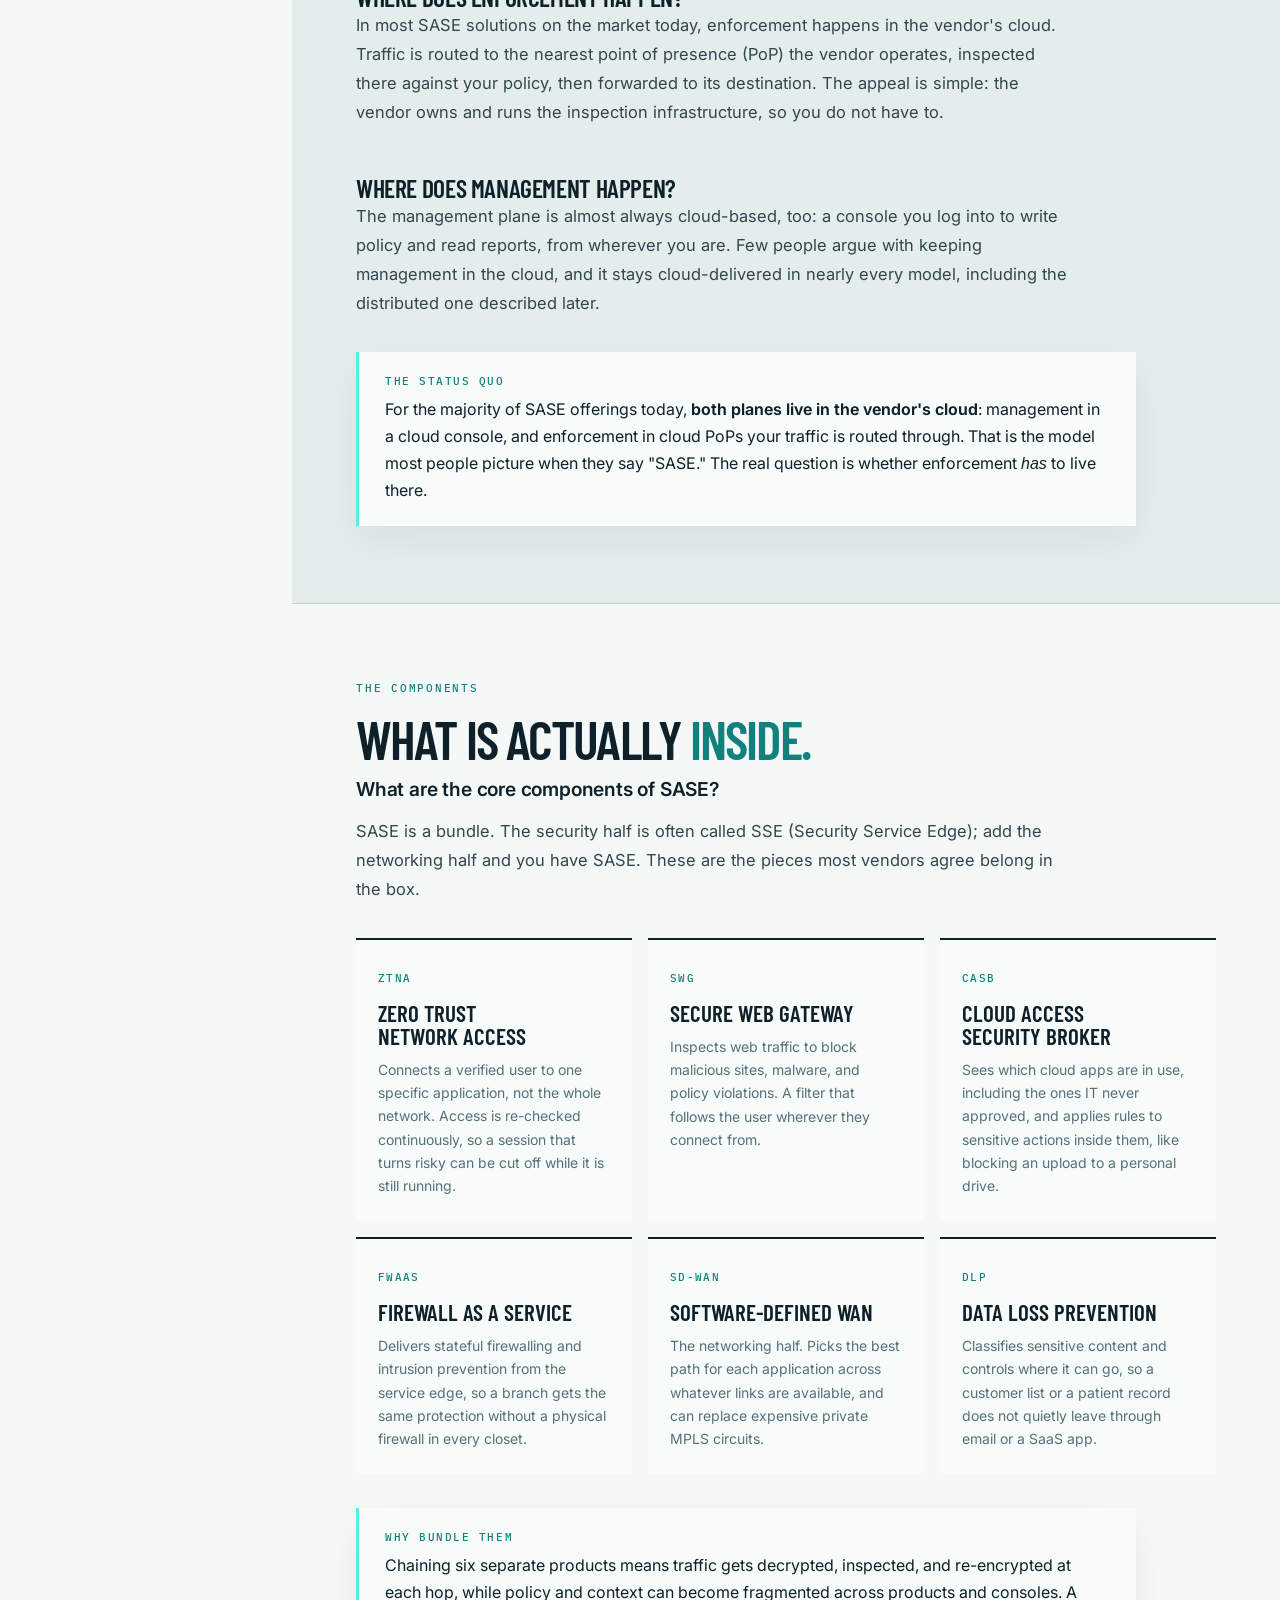
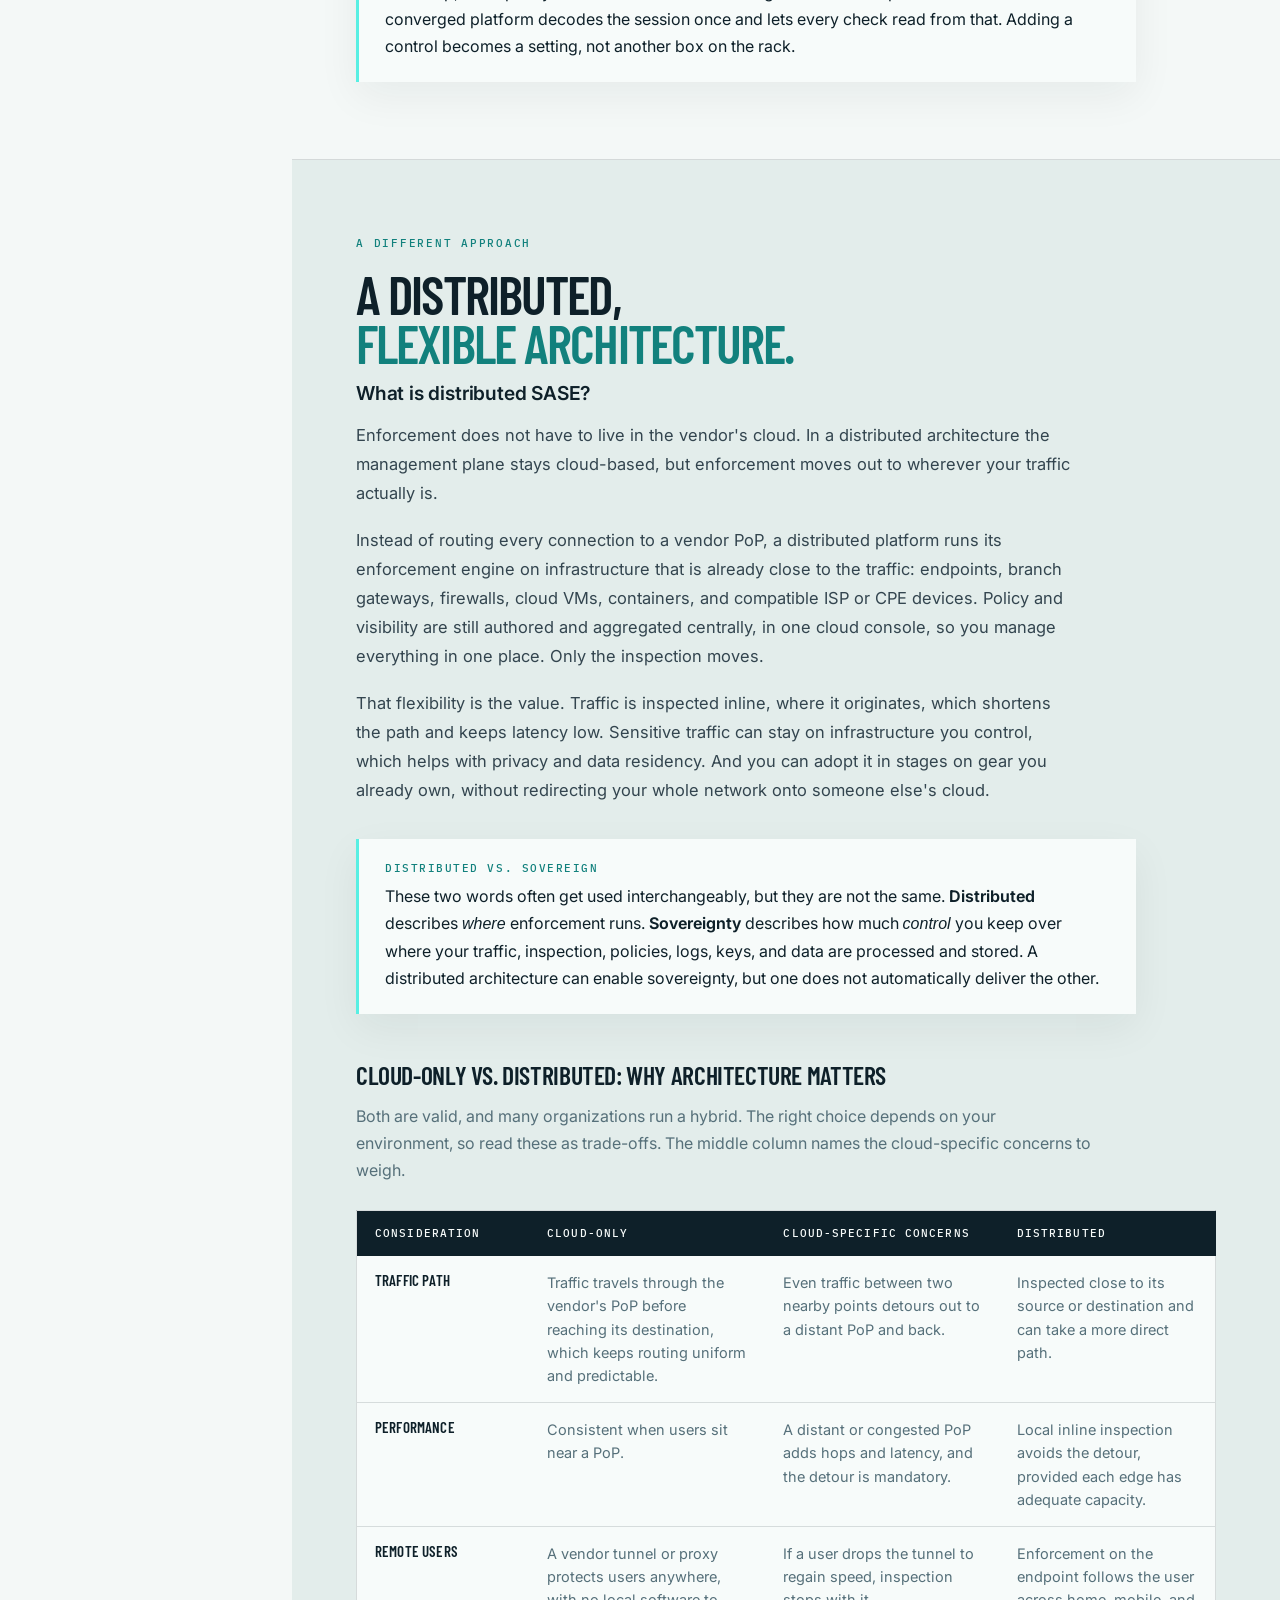
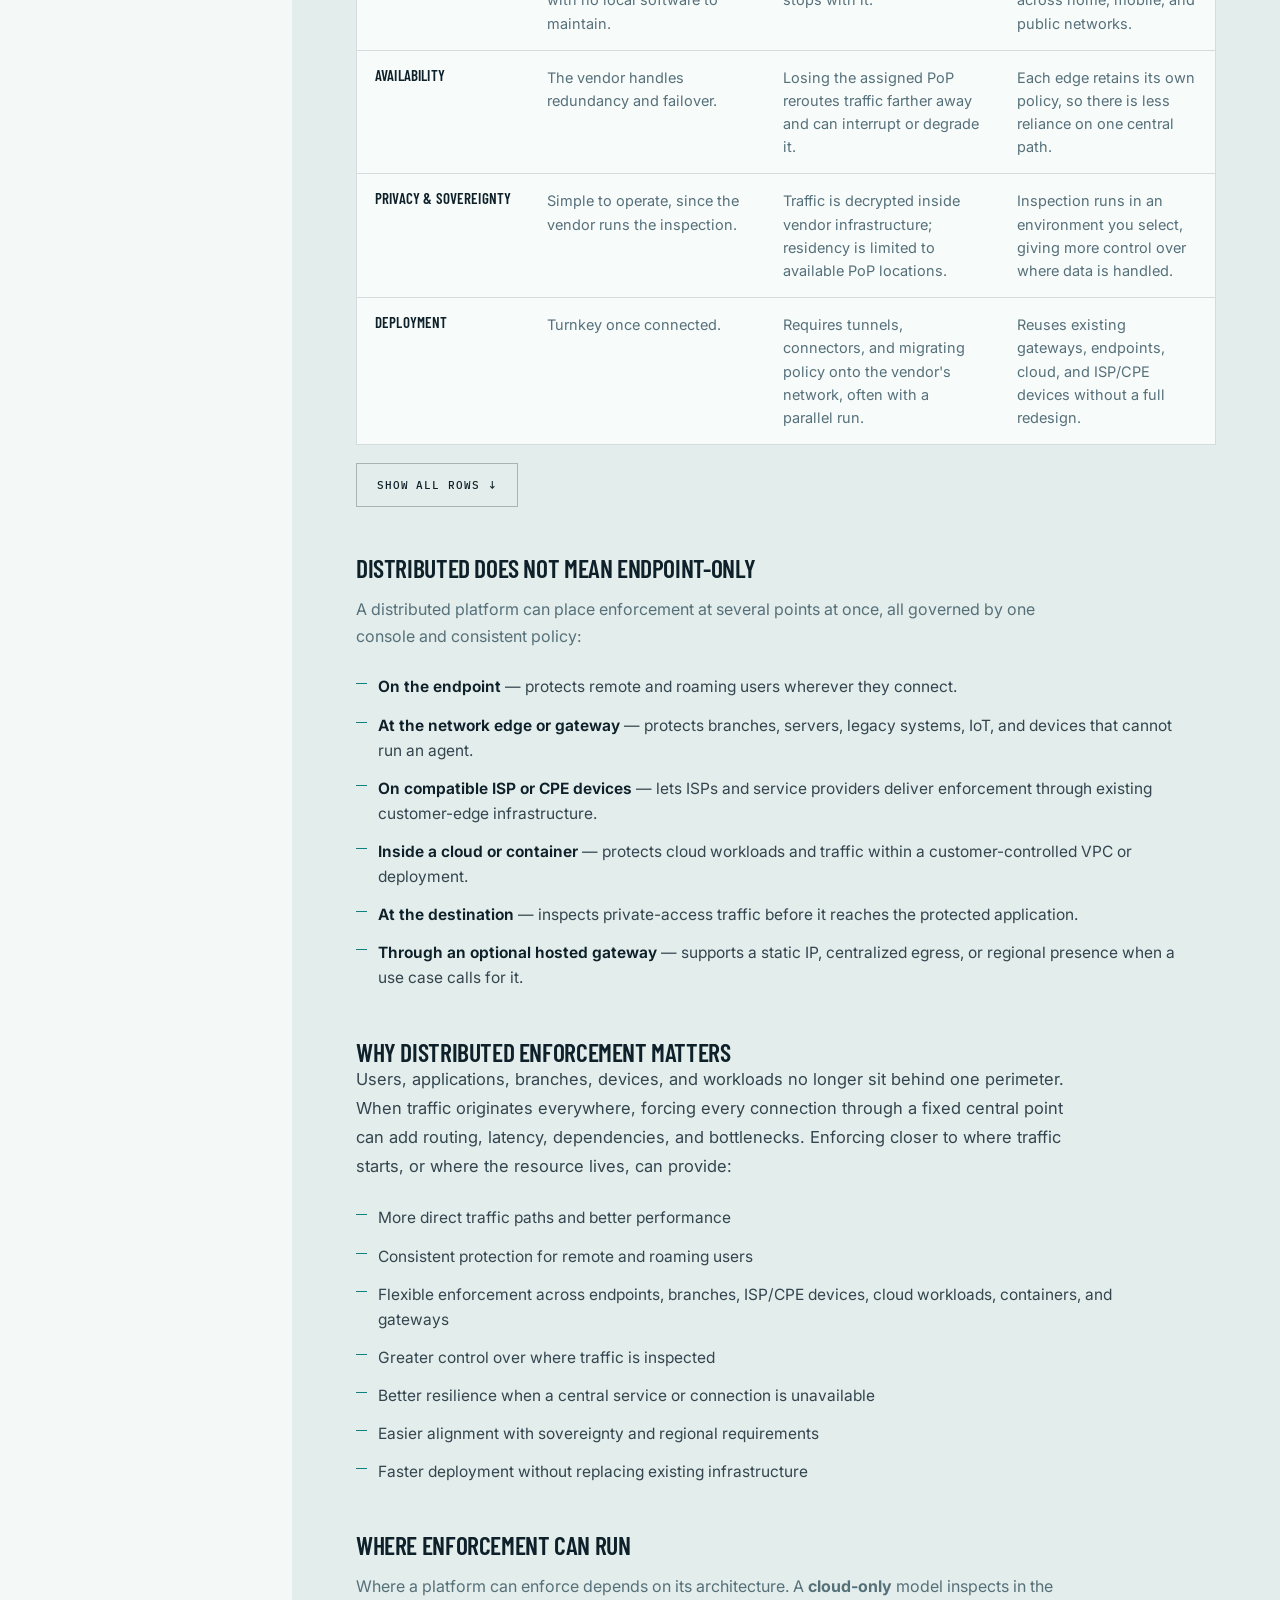
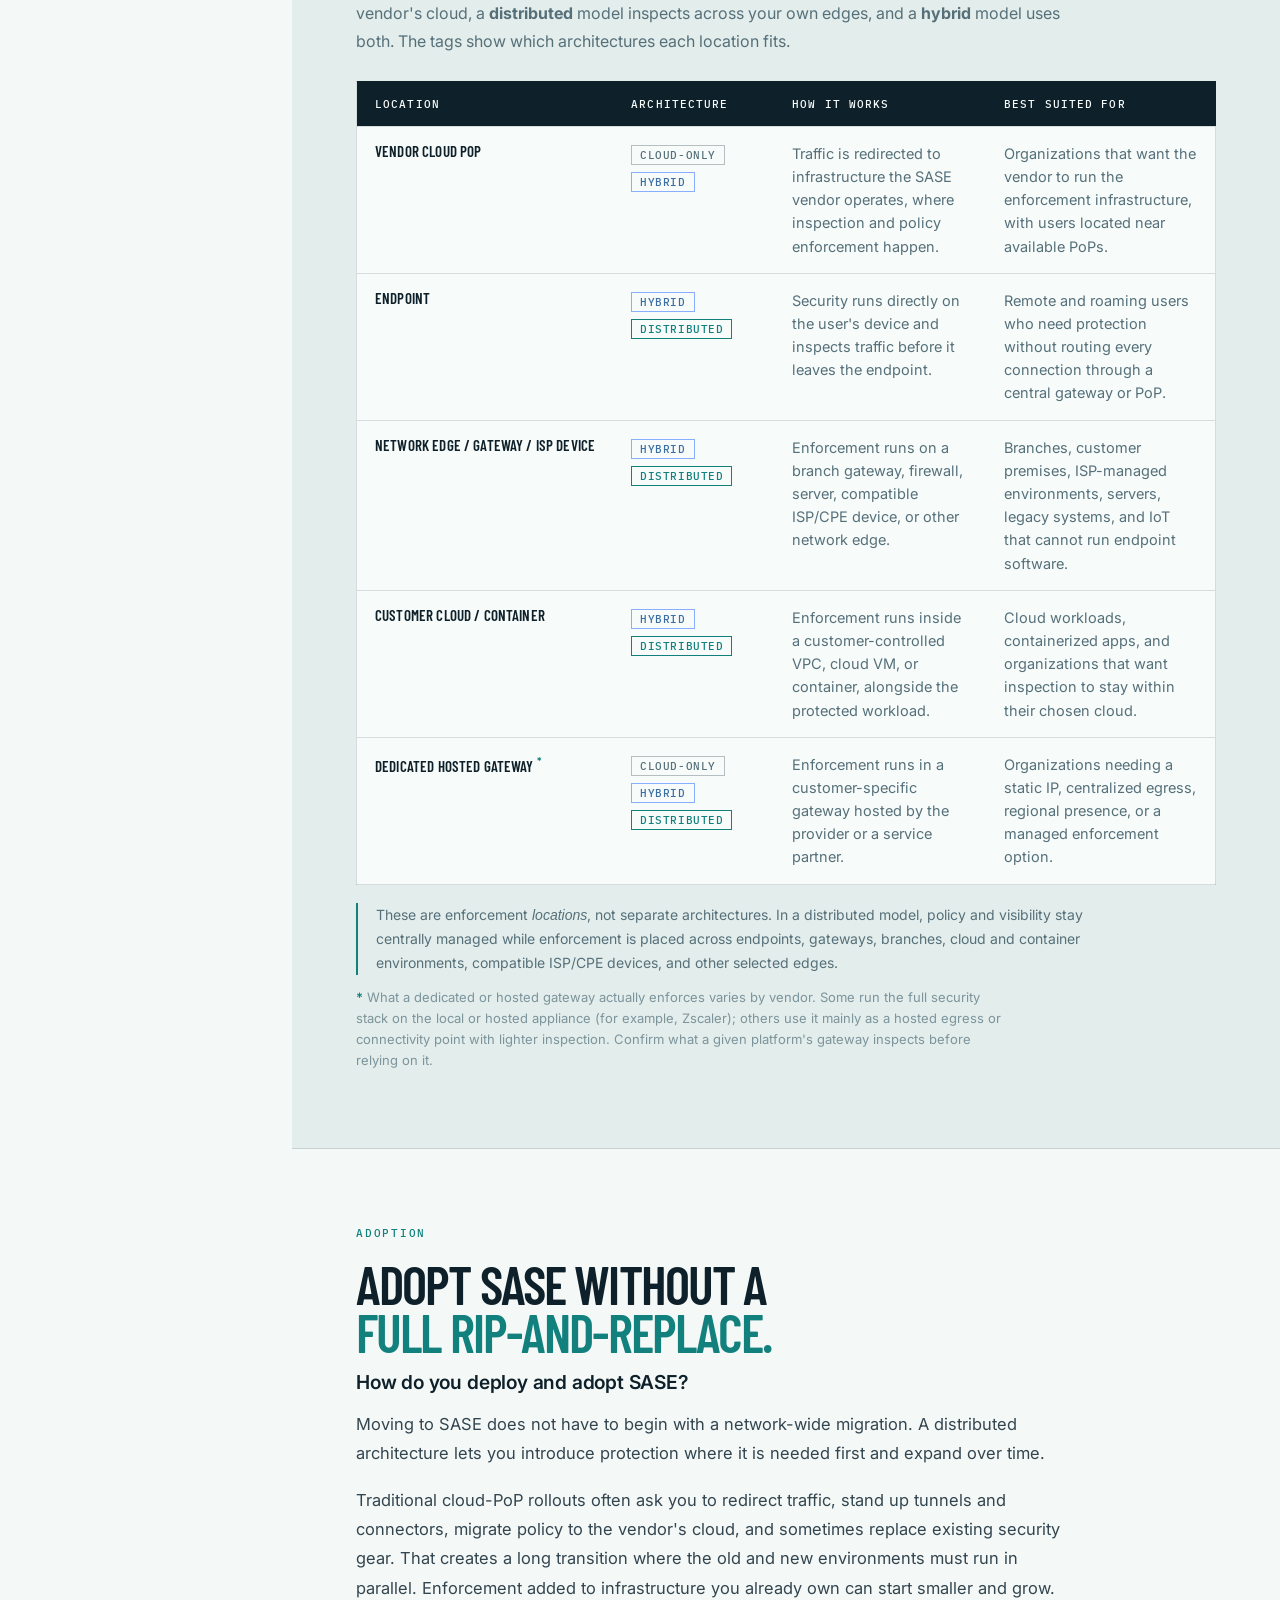
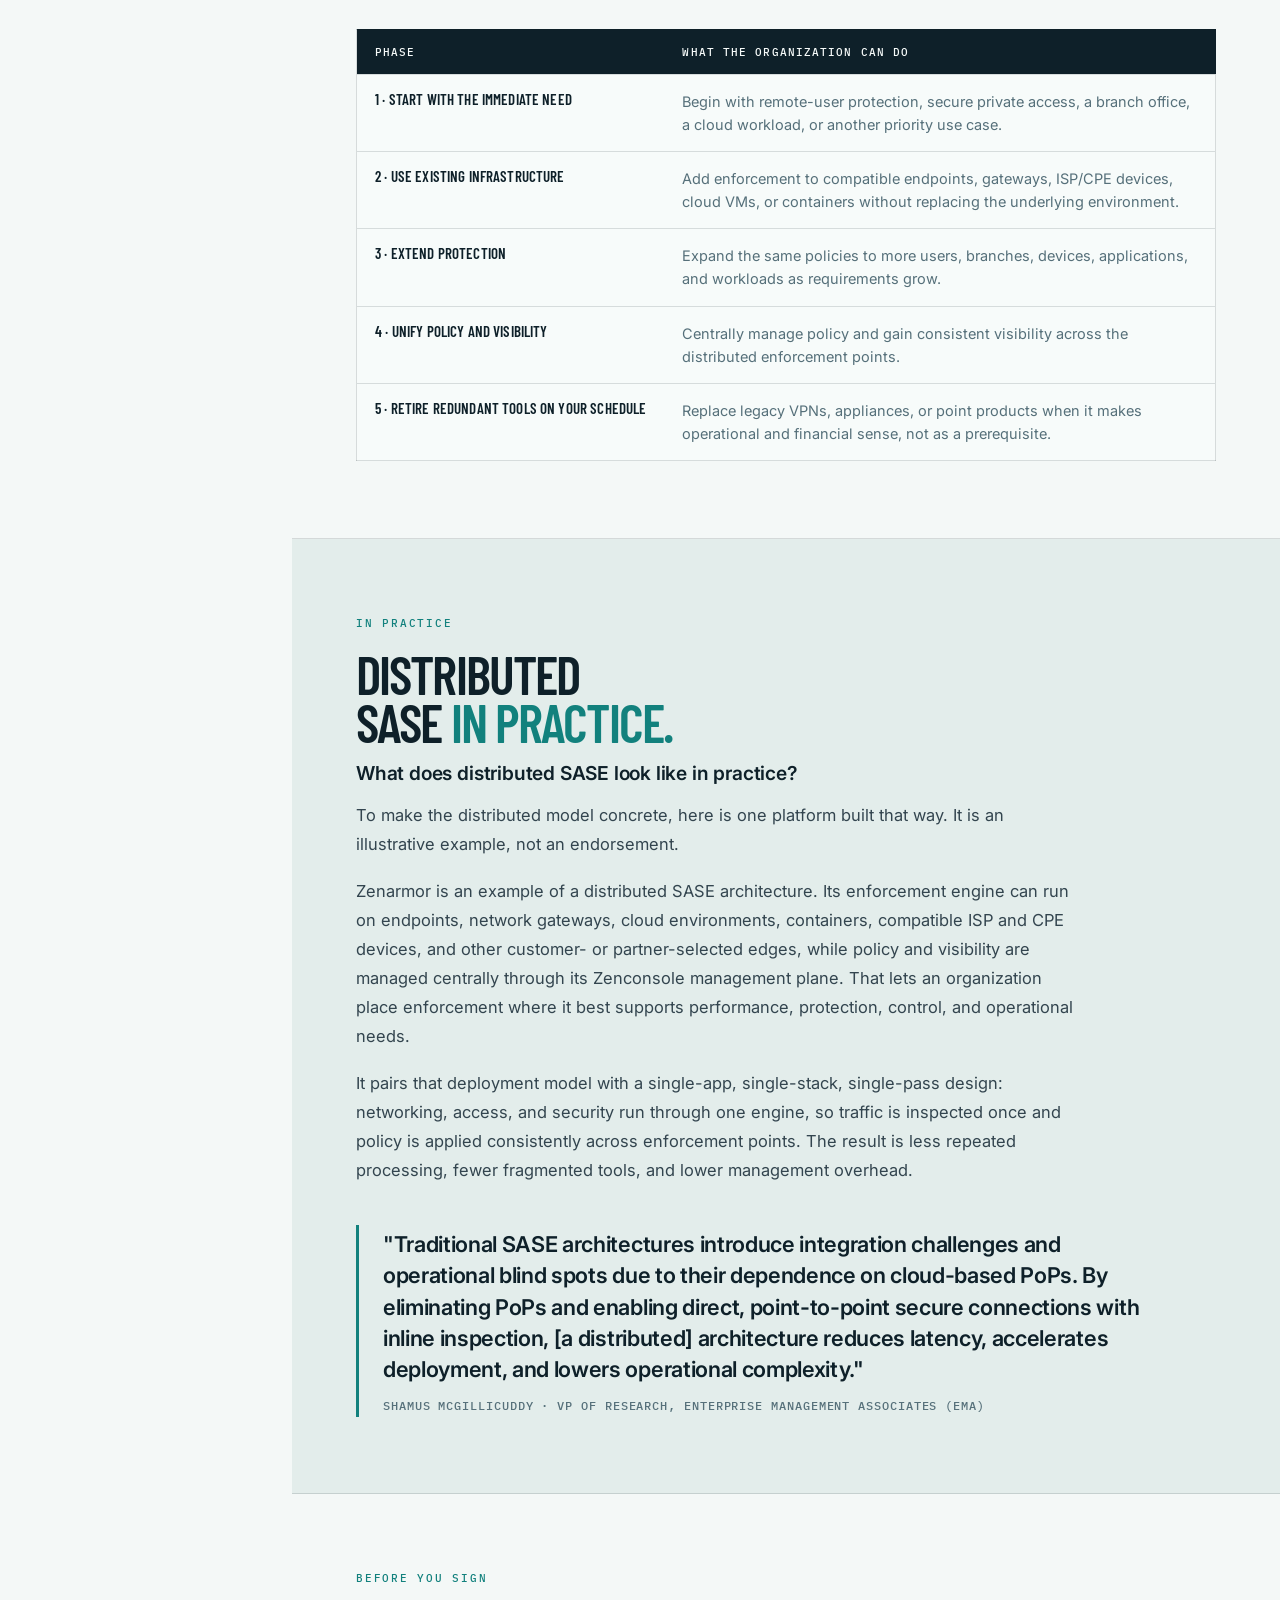
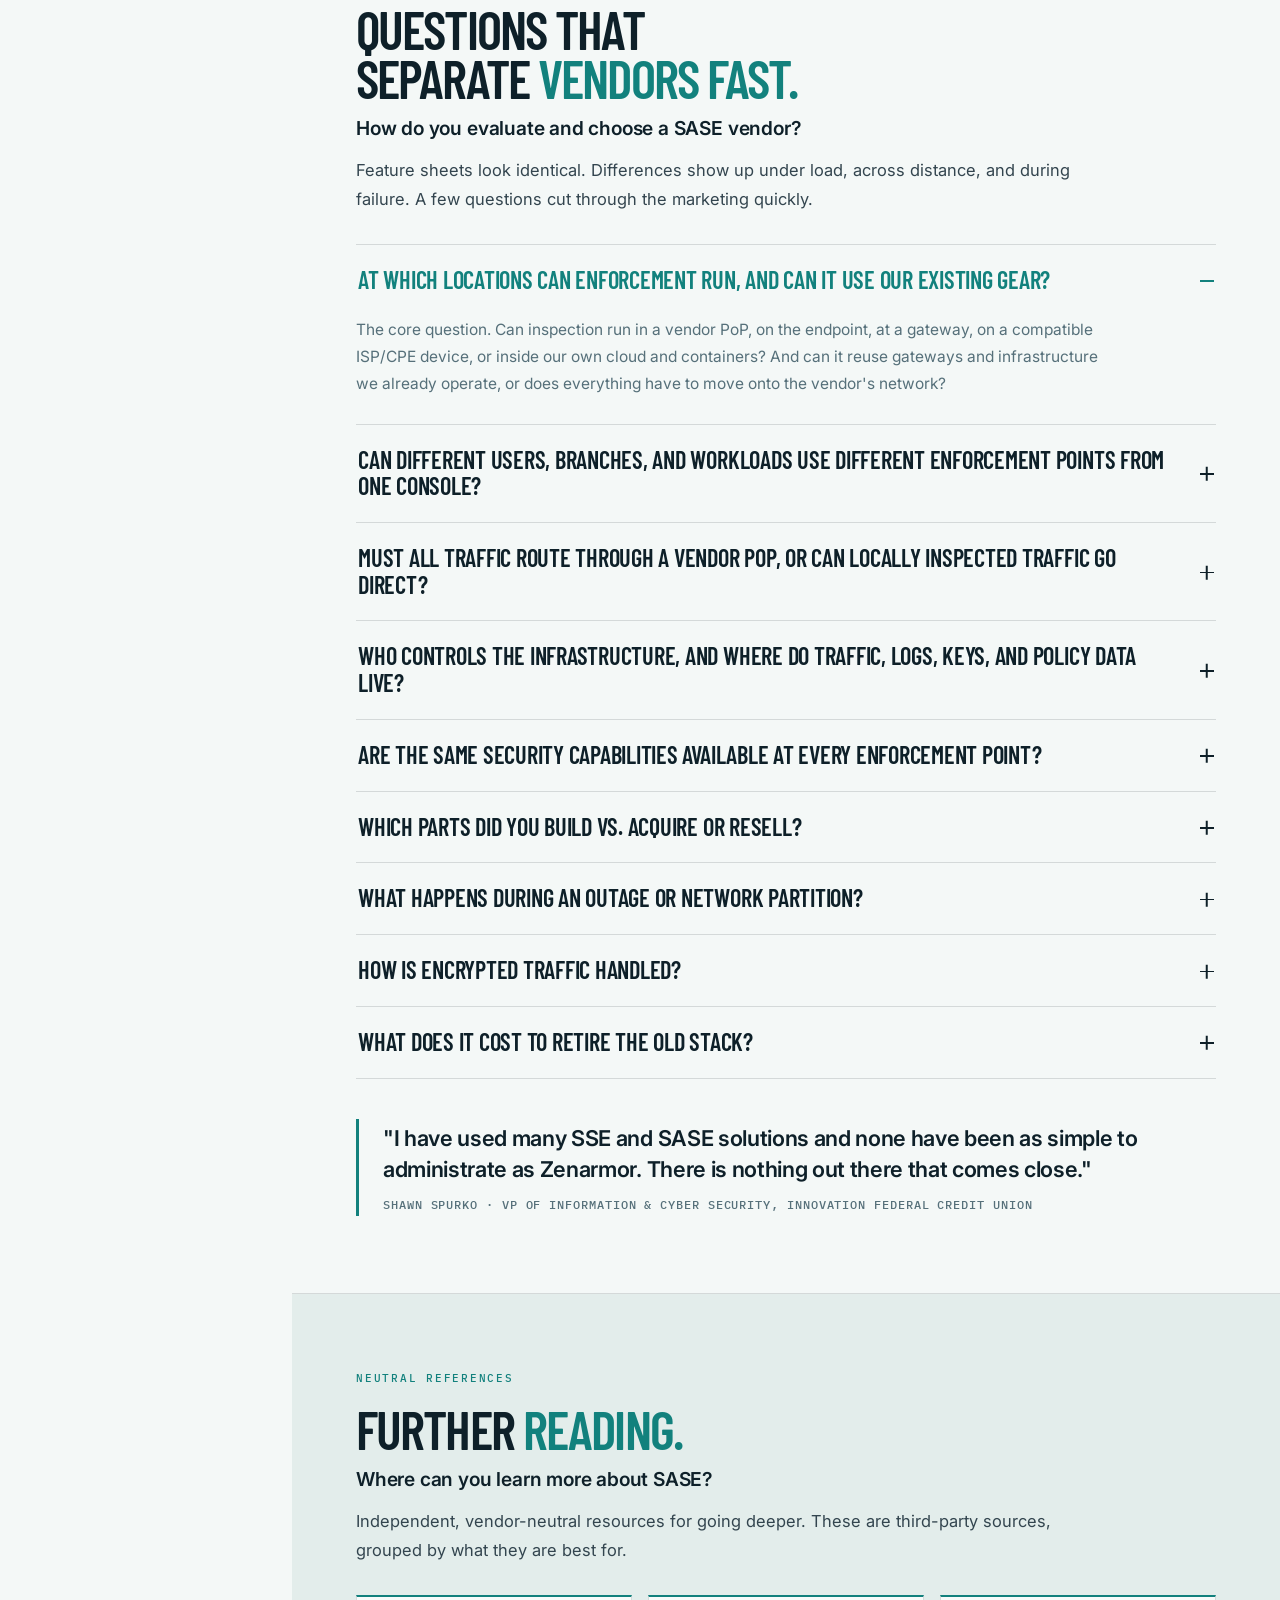
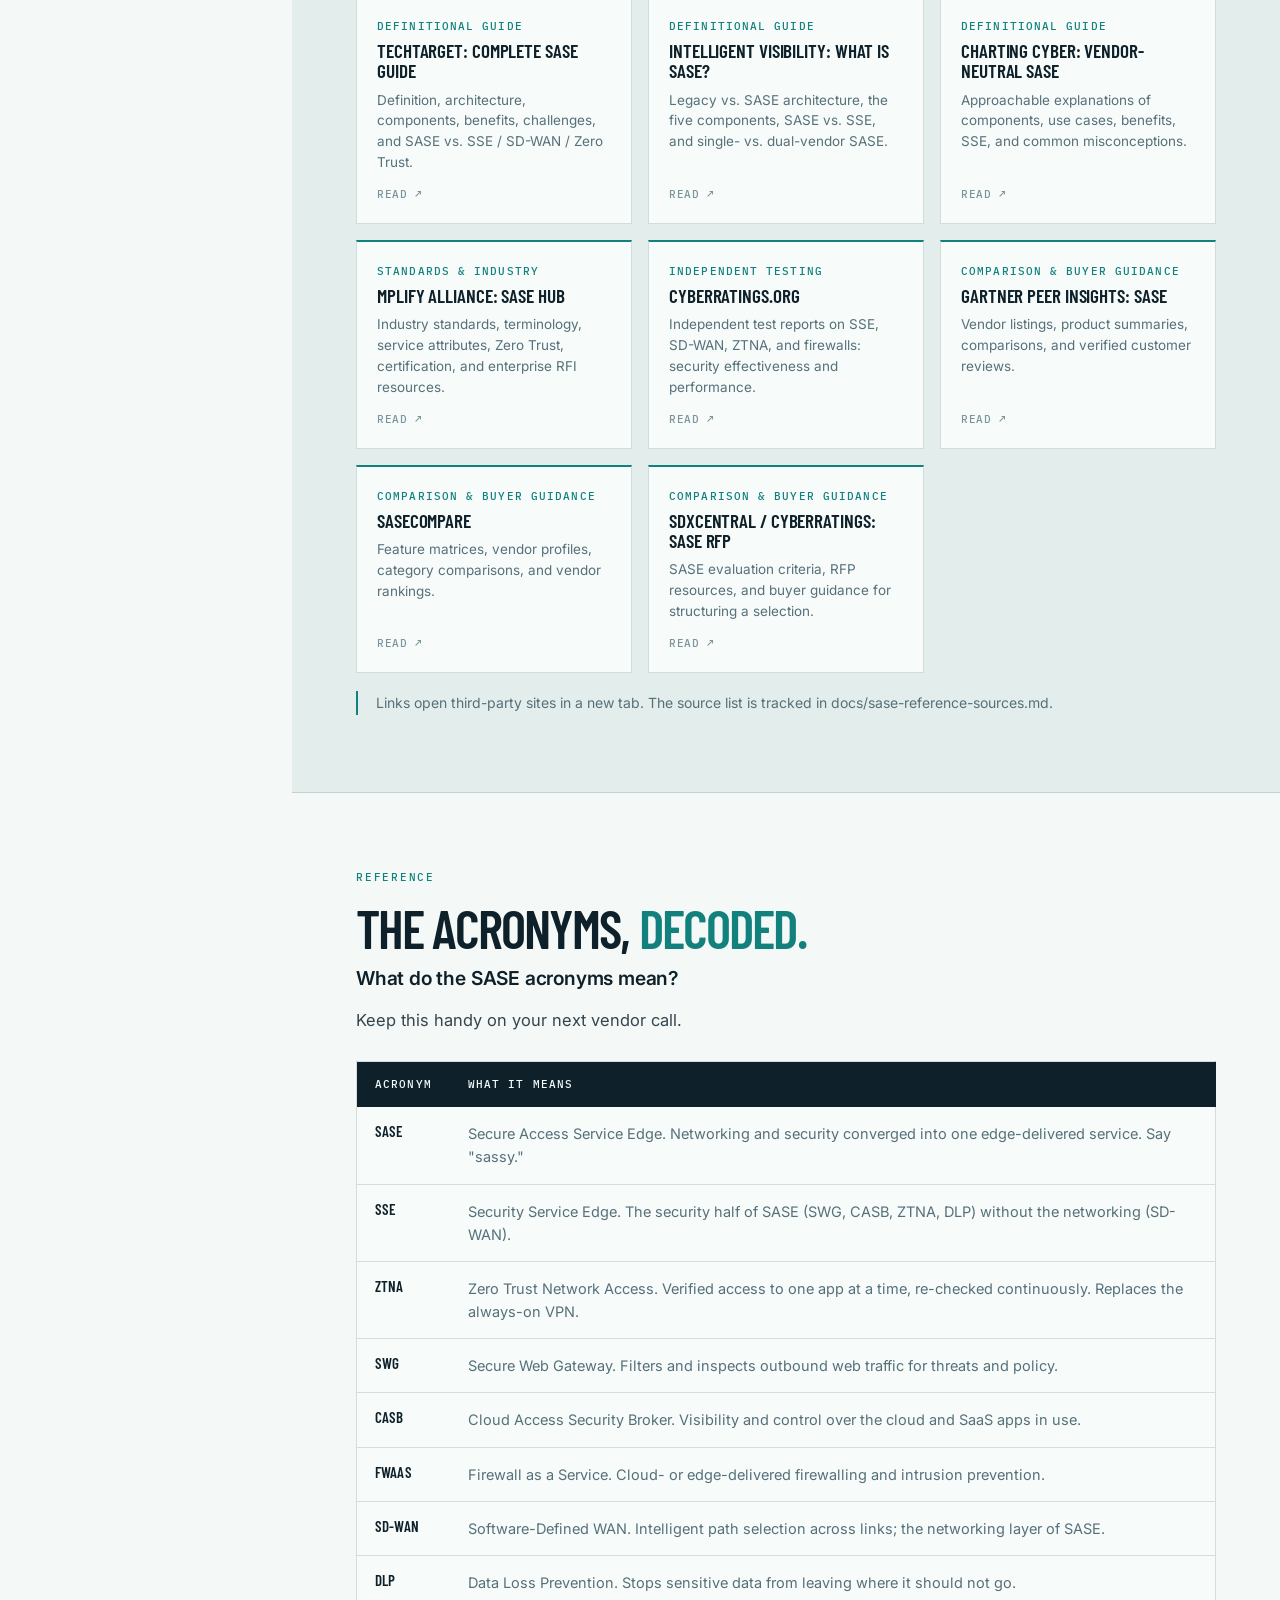
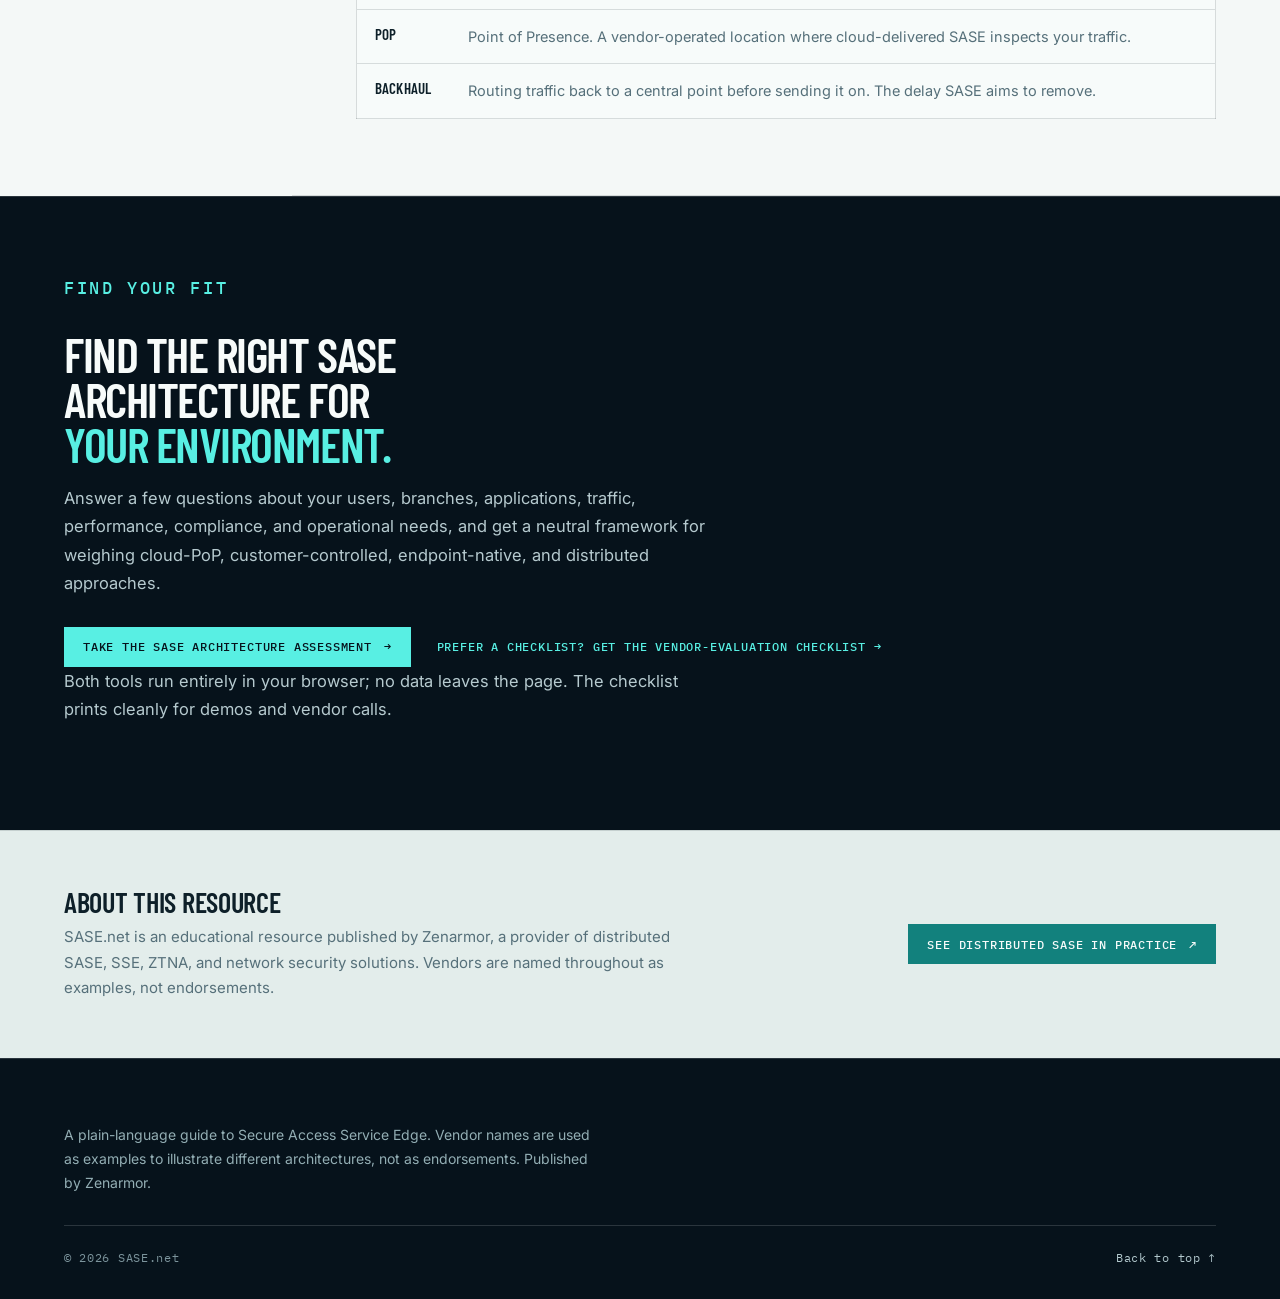
==== commit bcc45bf6: "updated fonts and styling" ====
--- a/index.html
+++ b/index.html
@@ -1,905 +1,907 @@
-<!doctype html>
-<html lang="en">
-<head>
-  <meta charset="utf-8">
-  <meta name="viewport" content="width=device-width, initial-scale=1">
-  <meta name="description" content="A plain-language guide to Secure Access Service Edge (SASE): what it combines, where enforcement can run, how centralized and distributed architectures compare, and how to choose.">
-  <meta name="theme-color" content="#06121b">
-  <title>What Is SASE? Secure Access Service Edge Explained | SASE.net</title>
-  <link rel="preconnect" href="https://fonts.googleapis.com">
-  <link rel="preconnect" href="https://fonts.gstatic.com" crossorigin>
-  <link rel="stylesheet" href="https://fonts.googleapis.com/css2?family=Barlow+Condensed:ital,wght@0,500;0,600;0,700;1,600&family=IBM+Plex+Mono:wght@400;500&family=Inter:wght@400;500;600&display=swap">
-  <style>
-    /* ============================================================
-       SASE.net — "SASE Explained" guide page
-       Reuses the SASE.net homepage design language (tokens, fonts,
-       treatments) in a two-column documentation layout.
-       ============================================================ */
-    :root {
-      --navy: #06121b; --navy-2: #0a1e2b; --panel: #0f2a39; --panel-2: #143546;
-      --cyan: #58efe3; --blue: #6e9cff; --amber: #ffad66;
-      --paper: #f4f8f7; --muted: #e3edeb; --ink: #0e2029;
-      --slate: #56707a; --slate-2: #7c949c; --white: #f7fbfa;
-      --teal: #12817d;
-      --line-dark: rgba(14, 32, 41, .14);
-      --line-dark-2: rgba(14, 32, 41, .28);
-      --line-light: rgba(247, 251, 250, .15);
-      --line-light-2: rgba(247, 251, 250, .32);
-      --display: "Barlow Condensed", "Arial Narrow", Arial, sans-serif;
-      --body: Inter, -apple-system, "Segoe UI", Arial, sans-serif;
-      --mono: "IBM Plex Mono", ui-monospace, "Cascadia Mono", monospace;
-      --ease: cubic-bezier(.22, .61, .36, 1);
-      --radius: 3px;
-      --header-h: 62px;
-      --nav-w: 292px;
-      --shell: 1520px;
-    }
-
-    *, *::before, *::after { box-sizing: border-box; }
-    html { scroll-behavior: smooth; scroll-padding-top: calc(var(--header-h) + 20px); -webkit-text-size-adjust: 100%; }
-    body {
-      margin: 0; color: var(--ink); background: var(--paper);
-      font-family: var(--body); font-size: 16px; line-height: 1.6;
-      overflow-x: hidden; -webkit-font-smoothing: antialiased;
-    }
-    img, svg { max-width: 100%; }
-    a { color: inherit; }
-    button, input, select { font: inherit; color: inherit; }
-    h1, h2, h3, h4, p, blockquote, ul { margin-top: 0; }
-    ul { padding-left: 0; list-style: none; }
-    ::selection { color: var(--navy); background: var(--cyan); }
-    :focus-visible { outline: 2px solid var(--amber); outline-offset: 3px; }
-    .sr-only { position: absolute; width: 1px; height: 1px; overflow: hidden; clip: rect(0 0 0 0); clip-path: inset(50%); white-space: nowrap; }
-
-    /* ---------------------------------------------------- header --- */
-    .topbar {
-      position: sticky; top: 0; z-index: 100; height: var(--header-h);
-      display: flex; align-items: center; justify-content: space-between; gap: 20px;
-      padding: 0 clamp(18px, 3vw, 34px);
-      color: var(--white); background: rgba(6, 18, 27, .92);
-      border-bottom: 1px solid var(--line-light);
-      backdrop-filter: blur(16px) saturate(140%); -webkit-backdrop-filter: blur(16px) saturate(140%);
-    }
-    .brand { display: inline-flex; align-items: center; gap: 11px; color: inherit; text-decoration: none; font: 600 17px/1 var(--display); letter-spacing: .13em; }
-    .brand-mark { display: grid; place-items: center; width: 30px; height: 30px; color: var(--navy); background: var(--cyan); font: 700 15px/1 var(--display); letter-spacing: -.04em; }
-    .topnav { display: flex; align-items: center; gap: clamp(16px, 2vw, 30px); }
-    .topnav a:not(.button) { color: #b3c9ce; text-decoration: none; font: 500 11.5px var(--mono); letter-spacing: .1em; text-transform: uppercase; transition: color .2s var(--ease); }
-    .topnav a:not(.button):hover { color: var(--cyan); }
-    .topnav-links { display: inline-flex; align-items: center; }
-    .topnav-links a:not(.button) { padding: 6px clamp(12px, 1.2vw, 18px); }
-    .topnav-links a:not(.button) + a { border-left: 1px solid var(--line-light); }
-    .button {
-      display: inline-flex; align-items: center; gap: 12px; min-height: 40px; padding: 0 18px;
-      color: var(--navy); background: var(--cyan); border: 1px solid var(--cyan);
-      font: 500 11.5px var(--mono); letter-spacing: .07em; text-transform: uppercase; text-decoration: none; cursor: pointer;
-      transition: background .2s var(--ease), border-color .2s var(--ease), transform .2s var(--ease);
-    }
-    .button:hover { background: var(--white); border-color: var(--white); transform: translateY(-1px); }
-    .button span { transition: transform .2s var(--ease); }
-    .button:hover span { transform: translateX(3px); }
-    .button-teal { color: var(--white); background: var(--teal); border-color: var(--teal); }
-    .button-teal:hover { color: var(--navy); background: var(--cyan); border-color: var(--cyan); }
-    .menu-toggle { display: none; width: 40px; height: 40px; padding: 10px 8px; background: transparent; border: 1px solid var(--line-light-2); cursor: pointer; }
-    .menu-toggle span { display: block; height: 1px; background: currentColor; }
-    .menu-toggle span + span { margin-top: 6px; }
-
-    /* ------------------------------------------------------- hero --- */
-    .hero { color: var(--white); background: var(--navy); border-bottom: 1px solid var(--line-light); position: relative; overflow: hidden; }
-    .hero::after {
-      content: ""; position: absolute; inset: 0; pointer-events: none;
-      background: radial-gradient(120% 90% at 88% 8%, rgba(88, 239, 227, .10), transparent 55%);
-    }
-    .hero-inner { position: relative; max-width: var(--shell); margin: 0 auto; padding: clamp(58px, 8vw, 104px) clamp(24px, 5vw, 96px) clamp(50px, 6vw, 84px); }
-    .eyebrow { margin: 0 0 24px; color: var(--cyan); font: 500 11.5px var(--mono); letter-spacing: .16em; text-transform: uppercase; }
-    .eyebrow .dot { display: inline-block; width: 7px; height: 7px; margin-right: 9px; border-radius: 50%; background: var(--cyan); vertical-align: middle; }
-    .hero h1 { max-width: 16ch; margin: 0 0 26px; font: 600 clamp(50px, 8vw, 122px)/.86 var(--display); letter-spacing: -.045em; text-transform: uppercase; }
-    .hero h1 em { font-style: normal; color: var(--cyan); }
-    /* spelled-out keyword inside the h1 — full heading weight, plain-language */
-    .hero h1 .h1-sub { display: block; margin-top: 18px; color: #b6cacf; font: 500 clamp(18px, 2vw, 26px)/1.25 var(--body); letter-spacing: -.01em; text-transform: none; }
-    .hero p { max-width: 60ch; margin: 0 0 14px; color: #b6cacf; font-size: clamp(16px, 1.15vw, 19px); line-height: 1.72; }
-    .hero p:last-of-type { margin-bottom: 0; color: #7c979d; }
-
-    /* ------------------------------------------------- doc shell --- */
-    .doc { display: grid; grid-template-columns: var(--nav-w) minmax(0, 1fr); align-items: start; max-width: var(--shell); margin: 0 auto; }
-
-    /* left navigation */
-    .doc-nav {
-      position: sticky; top: var(--header-h); align-self: start;
-      height: calc(100vh - var(--header-h)); overflow-y: auto; overscroll-behavior: contain;
-      padding: 38px 26px 48px; color: #b7c8cd; background: var(--navy);
-      border-right: 1px solid var(--line-light);
-      scrollbar-width: thin; scrollbar-color: rgba(88, 239, 227, .4) transparent;
-    }
-    .nav-block + .nav-block { margin-top: 40px; }
-    .nav-label { margin: 0 0 16px; color: var(--cyan); font: 500 11px var(--mono); letter-spacing: .16em; text-transform: uppercase; }
-    .doc-nav a { display: block; padding: 9px 0 9px 16px; margin-left: -16px; color: #9fb7bd; text-decoration: none; font-size: 14px; line-height: 1.4; border-left: 2px solid transparent; transition: color .2s var(--ease), border-color .2s var(--ease); }
-    .doc-nav .toc a .n { color: var(--teal); font: 500 11.5px var(--mono); margin-right: 10px; }
-    .doc-nav .toc a:hover { color: var(--white); }
-    .doc-nav .toc a.active { color: var(--white); border-left-color: var(--cyan); }
-    .doc-nav .toc a.active .n { color: var(--cyan); }
-    .sources a { position: relative; padding-right: 16px; }
-    .sources a:hover { color: var(--cyan); border-left-color: var(--line-light-2); }
-    .sources a b { display: block; font-weight: 600; font-size: 13.5px; color: inherit; }
-    .sources a small { display: block; margin-top: 2px; color: var(--slate-2); font: 400 11px var(--mono); }
-    .sources a::after { content: "↗"; position: absolute; right: 0; top: 9px; font-size: 11px; opacity: .5; }
-    .nav-note { margin: 14px 0 0; color: var(--slate-2); font-size: 11.5px; line-height: 1.55; }
-    .doc-nav .arts a { padding: 7px 0 7px 16px; font-size: 13.5px; }
-    .doc-nav .arts a:hover { color: var(--white); border-left-color: var(--line-light-2); }
-
-    /* backdrop for the mobile nav drawer — fixed so it never joins the grid */
-    .nav-scrim { position: fixed; inset: var(--header-h) 0 0; z-index: 94; background: rgba(6, 18, 27, .5); opacity: 0; visibility: hidden; pointer-events: none; transition: opacity .3s var(--ease), visibility .3s; }
-    .nav-scrim.open { opacity: 1; visibility: visible; pointer-events: auto; }
-
-    /* main column */
-    .doc-main { min-width: 0; background: var(--paper); }
-
-    /* horizontal in-content TOC — identical on desktop and mobile, so the
-       navigation Google crawls (mobile-first) matches the desktop version */
-    .toc-strip {
-      position: sticky; top: var(--header-h); z-index: 90;
-      display: flex; gap: 6px; overflow-x: auto;
-      padding: 11px clamp(24px, 5vw, 84px);
-      background: rgba(6, 18, 27, .96); border-bottom: 1px solid var(--line-light);
-      backdrop-filter: blur(12px); -webkit-backdrop-filter: blur(12px);
-      scrollbar-width: none;
-    }
-    .toc-strip::-webkit-scrollbar { display: none; }
-    .toc-strip a {
-      flex: none; padding: 7px 14px; color: #b3c9ce; text-decoration: none;
-      font: 500 11.5px var(--mono); letter-spacing: .07em; text-transform: uppercase; white-space: nowrap;
-      border: 1px solid var(--line-light); transition: color .2s var(--ease), background .2s var(--ease), border-color .2s var(--ease);
-    }
-    .toc-strip a:hover { color: var(--white); border-color: var(--line-light-2); }
-    .toc-strip a.active { color: var(--navy); background: var(--cyan); border-color: var(--cyan); }
-    .sec { padding: clamp(52px, 6vw, 92px) clamp(24px, 5vw, 84px); border-bottom: 1px solid var(--line-dark); }
-    .sec:nth-child(even) { background: var(--muted); }
-    .kicker { margin: 0 0 20px; color: var(--teal); font: 500 11px var(--mono); letter-spacing: .16em; text-transform: uppercase; }
-    .sec h2 { max-width: 20ch; margin: 0 0 14px; font: 600 clamp(34px, 4.2vw, 66px)/.9 var(--display); letter-spacing: -.035em; text-transform: uppercase; }
-    .sec h2 em { font-style: normal; color: var(--teal); }
-    /* query-shaped subtitle under the display heading — carries the search
-       intent in plain language while the h2 keeps the editorial voice */
-    /* query as a styled tagline INSIDE the h2 — full heading weight, one outline node */
-    .sec h2 .h2-q { display: block; margin-top: 14px; color: var(--slate); font: 500 clamp(17px, 1.5vw, 22px)/1.35 var(--body); letter-spacing: -.01em; text-transform: none; }
-    .prose { max-width: 72ch; }
-    .prose p { margin: 0 0 18px; color: #33454f; font-size: 16.5px; line-height: 1.76; }
-    .prose p:last-child { margin-bottom: 0; }
-    .prose strong { color: var(--ink); font-weight: 650; }
-    .lede { max-width: 66ch; margin: 0 0 30px; color: var(--slate); font-size: clamp(17px, 1.4vw, 20px); line-height: 1.62; letter-spacing: -.01em; }
-
-    /* callout */
-    .callout { max-width: 78ch; margin: 34px 0 0; padding: 22px 26px; background: var(--white); border-left: 3px solid var(--cyan); box-shadow: 0 14px 40px rgba(14, 32, 41, .06); }
-    .callout .tag { display: block; margin-bottom: 8px; color: var(--teal); font: 500 11px var(--mono); letter-spacing: .14em; text-transform: uppercase; }
-    .callout p { margin: 0; font-size: 16px; line-height: 1.68; }
-    .callout strong { font-weight: 650; }
-
-    /* component cards */
-    .cards { display: grid; grid-template-columns: repeat(3, 1fr); gap: 16px; margin-top: 34px; }
-    .card { padding: 24px 22px; background: var(--white); border-top: 2px solid var(--ink); }
-    .card .abbr { color: var(--teal); font: 500 11px var(--mono); letter-spacing: .12em; text-transform: uppercase; }
-    .card h3 { margin: 12px 0 10px; font: 600 clamp(20px, 1.8vw, 26px)/1 var(--display); text-transform: uppercase; }
-    .card p { margin: 0; color: var(--slate); font-size: 14px; line-height: 1.66; }
-
-    /* further-reading reference cards */
-    .refs { display: grid; grid-template-columns: repeat(3, 1fr); gap: 16px; margin-top: 30px; }
-    .ref { display: flex; flex-direction: column; gap: 8px; padding: 22px 20px; background: var(--white); border: 1px solid var(--line-dark); border-top: 2px solid var(--teal); text-decoration: none; transition: border-color .2s var(--ease), transform .2s var(--ease); }
-    .ref:hover { border-color: var(--teal); transform: translateY(-3px); }
-    .ref .role { color: var(--teal); font: 500 11px var(--mono); letter-spacing: .1em; text-transform: uppercase; }
-    .ref b { font: 600 clamp(17px, 1.5vw, 21px)/1.05 var(--display); text-transform: uppercase; letter-spacing: -.005em; color: var(--ink); }
-    .ref .d { color: var(--slate); font-size: 13.5px; line-height: 1.55; }
-    .ref .ext { margin-top: auto; padding-top: 6px; color: var(--slate-2); font: 500 11px var(--mono); letter-spacing: .06em; text-transform: uppercase; }
-    .ref:hover .ext { color: var(--teal); }
-
-    /* two-model comparison */
-    .models { display: grid; grid-template-columns: 1fr 1fr; gap: 18px; margin-top: 34px; }
-    .model { padding: 28px 26px; }
-    .model.cloud { color: var(--white); background: var(--ink); }
-    .model.sovereign { color: var(--navy); background: var(--cyan); }
-    .model .tag { font: 500 11px var(--mono); letter-spacing: .14em; text-transform: uppercase; opacity: .7; }
-    .model h3 { margin: 8px 0 18px; font: 600 clamp(24px, 2.4vw, 34px)/.98 var(--display); text-transform: uppercase; }
-    .model ul { display: grid; gap: 12px; margin: 0; }
-    .model li { position: relative; padding-left: 20px; font-size: 14.5px; line-height: 1.6; }
-    .model.cloud li { color: #cdd9dd; }
-    .model li::before { content: ""; position: absolute; left: 0; top: .6em; width: 10px; height: 1px; background: currentColor; opacity: .8; }
-    .model .who { margin: 20px 0 0; padding-top: 16px; border-top: 1px solid currentColor; font-size: 13px; line-height: 1.6; opacity: .85; }
-    .model.cloud .who { border-top-color: var(--line-light); }
-    .model .who b { font-weight: 650; }
-
-    /* quote */
-    blockquote.pull { max-width: 80ch; margin: 40px 0 0; padding: 4px 0 4px 24px; border-left: 3px solid var(--teal); }
-    blockquote.pull p { margin: 0 0 12px; font: 600 clamp(18px, 1.7vw, 23px)/1.44 var(--body); letter-spacing: -.015em; color: var(--ink); }
-    blockquote.pull footer { color: var(--slate); font: 500 11.5px var(--mono); letter-spacing: .08em; text-transform: uppercase; }
-
-    /* FAQ accordions */
-    .faq { margin-top: 30px; border-top: 1px solid var(--line-dark); }
-    details.q { border-bottom: 1px solid var(--line-dark); }
-    details.q summary { display: flex; align-items: center; gap: 18px; padding: 22px 2px; cursor: pointer; list-style: none; transition: padding-left .3s var(--ease), color .2s var(--ease); }
-    details.q summary::-webkit-details-marker { display: none; }
-    details.q summary:hover { padding-left: 10px; color: var(--teal); }
-    details.q summary .qt { flex: 1; font: 600 clamp(19px, 1.9vw, 27px)/1.1 var(--display); text-transform: uppercase; letter-spacing: -.01em; }
-    details.q summary .mark { flex: none; position: relative; width: 14px; height: 14px; }
-    details.q summary .mark::before, details.q summary .mark::after { content: ""; position: absolute; top: 50%; left: 0; width: 14px; height: 1.5px; background: currentColor; transition: transform .3s var(--ease), opacity .3s var(--ease); }
-    details.q summary .mark::after { transform: rotate(90deg); }
-    details.q[open] summary .mark::after { transform: rotate(0); opacity: 0; }
-    details.q[open] summary { color: var(--teal); }
-    details.q .qa { max-width: 76ch; padding: 0 0 26px; }
-    details.q .qa p { margin: 0; color: var(--slate); font-size: 15.5px; line-height: 1.76; }
-
-    /* glossary */
-    .terms { margin-top: 30px; border-top: 1px solid var(--line-dark); }
-    .terms div { display: grid; grid-template-columns: 150px 1fr; gap: 20px; padding: 16px 0; border-bottom: 1px solid var(--line-dark); }
-    .terms dt, .terms div b { font: 600 15px var(--display); letter-spacing: .04em; text-transform: uppercase; color: var(--ink); }
-    .terms div span { color: var(--slate); font-size: 14.5px; line-height: 1.62; }
-
-    /* footer */
-    .site-footer { color: var(--white); background: var(--navy); border-top: 1px solid var(--line-light); }
-    .footer-inner { max-width: var(--shell); margin: 0 auto; padding: clamp(44px, 5vw, 70px) clamp(24px, 5vw, 84px) 34px; }
-    .footer-inner .note { max-width: 60ch; margin: 0 0 30px; color: #93aeb4; font-size: 14px; line-height: 1.7; }
-    .footer-base { display: flex; flex-wrap: wrap; justify-content: space-between; gap: 12px; padding-top: 24px; border-top: 1px solid var(--line-light); color: var(--slate-2); font: 400 11.5px var(--mono); letter-spacing: .06em; }
-    .footer-base a { color: #b3c9ce; text-decoration: none; }
-    .footer-base a:hover { color: var(--cyan); }
-
-    /* latest briefs strip */
-    .briefs { padding: clamp(38px, 4.5vw, 60px) clamp(24px, 5vw, 84px); background: var(--paper); border-bottom: 1px solid var(--line-dark); }
-    .briefs-head { display: flex; align-items: baseline; justify-content: space-between; gap: 16px; margin-bottom: 22px; }
-    .briefs-head .kicker { margin: 0; }
-    .briefs-all { color: var(--teal); text-decoration: none; font: 500 11.5px var(--mono); letter-spacing: .08em; text-transform: uppercase; white-space: nowrap; }
-    .briefs-all:hover { color: var(--ink); }
-    .briefs-row { display: grid; grid-template-columns: repeat(4, 1fr); gap: 14px; }
-    .brief { display: flex; flex-direction: column; gap: 10px; padding: 20px 18px; background: var(--white); border: 1px solid var(--line-dark); text-decoration: none; transition: border-color .2s var(--ease), transform .2s var(--ease); }
-    .brief:hover { border-color: var(--teal); transform: translateY(-3px); }
-    .brief .bt { color: var(--teal); font: 500 11px var(--mono); letter-spacing: .12em; text-transform: uppercase; }
-    .brief b { font: 600 clamp(18px, 1.5vw, 22px)/1.02 var(--display); text-transform: uppercase; letter-spacing: -.01em; }
-    .brief .bd { color: var(--slate); font-size: 13px; line-height: 1.5; }
-    /* coming-soon brief cards (articles not built yet) */
-    .brief.soon { cursor: default; opacity: .72; }
-    .brief.soon:hover { border-color: var(--line-dark); transform: none; }
-    .brief .soon-tag { align-self: flex-start; padding: 2px 8px; background: var(--muted); color: var(--slate); font: 500 11px var(--mono); letter-spacing: .06em; text-transform: uppercase; }
-    .briefs-soon { color: var(--slate-2); font: 500 11.5px var(--mono); letter-spacing: .08em; text-transform: uppercase; white-space: nowrap; }
-
-    /* coming-soon article items in the sidebar */
-    .doc-nav .arts .nav-label .soon { color: var(--slate-2); font-weight: 500; }
-    .doc-nav .arts .art { display: block; padding: 7px 0 7px 16px; margin-left: -16px; color: #6f858b; font-size: 13.5px; line-height: 1.4; border-left: 2px solid transparent; cursor: default; }
-
-    /* subheads inside a section */
-    .subhead { margin: 48px 0 0; font: 600 clamp(21px, 2vw, 30px)/1.05 var(--display); text-transform: uppercase; letter-spacing: -.015em; color: var(--ink); }
-    .prose-lead { max-width: 74ch; margin: 14px 0 0; color: var(--slate); font-size: 16px; line-height: 1.7; }
-
-    /* data tables */
-    .tbl-wrap { margin-top: 26px; overflow-x: auto; }
-    .tbl { width: 100%; border-collapse: collapse; background: var(--white); border: 1px solid var(--line-dark); }
-    .tbl th, .tbl td { text-align: left; padding: 15px 18px; border-bottom: 1px solid var(--line-dark); vertical-align: top; font-size: 14.5px; line-height: 1.6; color: var(--slate); }
-    .tbl thead th { background: var(--ink); color: var(--white); font: 500 11px var(--mono); letter-spacing: .1em; text-transform: uppercase; vertical-align: middle; }
-    .tbl tbody th { color: var(--ink); font: 600 15px var(--display); letter-spacing: .01em; text-transform: uppercase; white-space: nowrap; width: 1%; }
-    .tbl tbody tr:last-child td, .tbl tbody tr:last-child th { border-bottom: 0; }
-    .tbl tr.is-extra { display: none; }
-    .tbl.is-open tr.is-extra { display: table-row; }
-    .tbl-note { max-width: 82ch; margin: 18px 0 0; padding-left: 18px; border-left: 2px solid var(--teal); color: var(--slate); font-size: 14px; line-height: 1.72; }
-    .tbl-foot { max-width: 82ch; margin: 12px 0 0; color: var(--slate-2); font-size: 13px; line-height: 1.62; }
-    .ast { color: var(--teal); font-weight: 600; }
-    .tbl-more { margin-top: 18px; }
-    .btn-ghost { display: inline-flex; align-items: center; gap: 10px; min-height: 44px; padding: 0 20px; background: transparent; color: var(--ink); border: 1px solid var(--line-dark-2); font: 500 11px var(--mono); letter-spacing: .08em; text-transform: uppercase; cursor: pointer; transition: background .2s var(--ease), color .2s var(--ease), border-color .2s var(--ease); }
-    .btn-ghost:hover { background: var(--ink); color: var(--white); border-color: var(--ink); }
-
-    /* bulleted list (enforcement points, benefits) */
-    .blist { max-width: 82ch; margin: 24px 0 0; display: grid; gap: 13px; }
-    .blist li { position: relative; padding-left: 22px; color: #33454f; font-size: 15.5px; line-height: 1.62; }
-    .blist li::before { content: ""; position: absolute; left: 0; top: .58em; width: 11px; height: 1px; background: var(--teal); }
-    .blist li b { color: var(--ink); font-weight: 650; }
-
-    /* keystone statement (the SASE definition) */
-    .keystone { max-width: 76ch; margin: 26px 0 0; padding: 24px 28px; background: var(--white); border-left: 3px solid var(--teal); box-shadow: 0 14px 40px rgba(14, 32, 41, .06); font-size: clamp(18px, 1.5vw, 22px); line-height: 1.58; color: var(--ink); }
-    .keystone strong { font-weight: 650; }
-    .keystone em { font-style: normal; color: var(--teal); font-weight: 600; }
-
-    /* two-plane cards (management / enforcement) */
-    .planes { display: grid; grid-template-columns: 1fr 1fr; gap: 16px; margin-top: 30px; }
-    .plane { padding: 24px 22px; background: var(--white); border-top: 2px solid var(--teal); }
-    .plane .pn { color: var(--teal); font: 500 11px var(--mono); letter-spacing: .12em; text-transform: uppercase; }
-    .plane h3 { margin: 10px 0 10px; font: 600 clamp(22px, 2vw, 30px)/1 var(--display); text-transform: uppercase; }
-    .plane p { margin: 0; color: var(--slate); font-size: 14.5px; line-height: 1.66; }
-
-    /* architecture-type tags in the enforcement-locations table */
-    .atag { display: inline-block; margin: 0 4px 4px 0; padding: 2px 8px; font: 500 11px var(--mono); letter-spacing: .05em; text-transform: uppercase; border: 1px solid; }
-    .atag.cloud { color: var(--slate); border-color: var(--line-dark-2); }
-    .atag.hybrid { color: #3a6ea5; border-color: rgba(110, 156, 255, .8); }
-    .atag.dist { color: var(--teal); border-color: var(--teal); }
-
-    /* primary CTA band */
-    .cta-band { background: var(--navy); color: var(--white); border-top: 1px solid var(--line-light); }
-    .cta-inner { max-width: var(--shell); margin: 0 auto; padding: clamp(56px, 6vw, 88px) clamp(24px, 5vw, 84px); }
-    .cta-inner .kicker { color: var(--cyan); }
-    .cta-inner h2 { max-width: 22ch; margin: 0 0 18px; font: 600 clamp(32px, 3.8vw, 58px)/.92 var(--display); letter-spacing: -.03em; text-transform: uppercase; }
-    .cta-inner h2 em { color: var(--cyan); font-style: normal; }
-    .cta-inner > p { max-width: 66ch; margin: 0 0 30px; color: #b6cacf; font-size: 16.5px; line-height: 1.7; }
-    .cta-actions { display: flex; flex-wrap: wrap; align-items: center; gap: 16px 26px; }
-    .tlink { color: var(--cyan); text-decoration: none; font: 500 11.5px var(--mono); letter-spacing: .07em; text-transform: uppercase; }
-    .tlink:hover { color: var(--white); }
-    .cta-note { margin: 24px 0 0; color: var(--slate-2); font-size: 12.5px; }
-
-    /* disclosure band */
-    .about-band { background: var(--muted); border-top: 1px solid var(--line-dark); }
-    .about-inner { max-width: var(--shell); margin: 0 auto; padding: clamp(40px, 4.5vw, 62px) clamp(24px, 5vw, 84px); display: grid; grid-template-columns: 1.5fr auto; gap: 26px 40px; align-items: center; }
-    .about-inner h3 { margin: 0 0 8px; font: 600 clamp(22px, 2.2vw, 30px)/1 var(--display); text-transform: uppercase; letter-spacing: -.01em; }
-    .about-inner p { margin: 0; max-width: 72ch; color: var(--slate); font-size: 15px; line-height: 1.7; }
-    .about-inner .button { flex: none; }
-
-    /* ------------------------------------------------ responsive --- */
-    @media (max-width: 760px) {
-      /* stack tables into label / value pairs */
-      .tbl, .tbl thead, .tbl tbody, .tbl tr, .tbl th, .tbl td { display: block; width: auto; }
-      .tbl thead { display: none; }
-      .tbl.is-open tr.is-extra { display: block; }
-      .tbl tbody tr { border-bottom: 6px solid var(--muted); }
-      .tbl tbody tr:last-child { border-bottom: 0; }
-      .tbl tbody th { white-space: normal; width: auto; background: var(--paper); padding: 14px 16px; border-bottom: 1px solid var(--line-dark); }
-      .tbl td { border-bottom: 1px solid var(--line-dark); padding: 12px 16px; }
-      .tbl td::before { content: attr(data-label); display: block; margin-bottom: 4px; color: var(--teal); font: 500 11px var(--mono); letter-spacing: .08em; text-transform: uppercase; }
-      .about-inner { grid-template-columns: 1fr; }
-    }
-    @media (max-width: 1240px) { .cards, .briefs-row, .refs { grid-template-columns: repeat(2, 1fr); } }
-
-    @media (max-width: 1000px) {
-      :root { --nav-w: 0px; }
-      .menu-toggle { display: block; }
-      .doc { grid-template-columns: 1fr; }
-      .doc-nav {
-        position: fixed; top: var(--header-h); left: 0; bottom: 0; width: min(320px, 84vw); height: auto; z-index: 95;
-        transform: translateX(-104%); visibility: hidden; transition: transform .32s var(--ease), visibility .32s;
-      }
-      .doc-nav.open { transform: none; visibility: visible; box-shadow: 40px 0 80px rgba(0, 0, 0, .4); }
-    }
-
-    @media (max-width: 720px) {
-      .topnav .topnav-links { display: none; }
-      .topnav .button-teal { display: none; }
-      .models { grid-template-columns: 1fr; }
-      .cards, .briefs-row, .refs, .planes { grid-template-columns: 1fr; }
-      .briefs-head { flex-direction: column; gap: 8px; }
-      .terms div { grid-template-columns: 1fr; gap: 3px; }
-    }
-
-    @media (prefers-reduced-motion: reduce) {
-      html { scroll-behavior: auto; }
-      *, *::before, *::after { transition-duration: .01ms !important; }
-    }
-  </style>
-</head>
-<body>
-
-  <!-- ============================================================ HEADER -->
-  <header class="topbar">
-    <a class="brand" href="#top"><span class="brand-mark">S/</span>SASE.NET</a>
-    <nav class="topnav" aria-label="Primary">
-      <a class="button" href="assessment.html">SASE Assessment <span aria-hidden="true">→</span></a>
-      <span class="topnav-links">
-        <a href="#what">The idea</a>
-        <a href="#architecture">Architecture</a>
-        <a href="#distributed">Distributed</a>
-        <a href="#choose">Choosing</a>
-      </span>
-      <a class="button button-teal" href="#glossary">Glossary <span aria-hidden="true">↓</span></a>
-      <button class="menu-toggle" type="button" aria-expanded="false" aria-controls="doc-nav" aria-label="Open guide menu">
-        <span></span><span></span>
-      </button>
-    </nav>
-  </header>
-
-  <!-- ============================================================ HERO -->
-  <section class="hero" id="top">
-    <div class="hero-inner">
-      <p class="eyebrow"><span class="dot" aria-hidden="true"></span> A field guide</p>
-      <h1>SASE, without the <em>acronym soup.</em><span class="h1-sub">Secure Access Service Edge, explained in plain language.</span></h1>
-      <p>Secure Access Service Edge is a way of running networking and security as one service instead of as a rack of separate boxes. This guide explains what it actually combines, why it showed up when it did, and the architectural choices that separate SASE platforms from one another.</p>
-      <p>No product pitch. Where a name helps make a point, we use it.</p>
-    </div>
-  </section>
-
-  <!-- ============================================================ DOC SHELL -->
-  <div class="doc">
-
-    <!-- ---------- LEFT NAV ---------- -->
-    <div class="nav-scrim" data-scrim aria-hidden="true"></div>
-    <aside class="doc-nav" id="doc-nav" aria-label="Guide contents">
-      <div class="nav-block toc">
-        <p class="nav-label">The guide</p>
-        <a href="#what"><span class="n">01</span>What SASE fixes</a>
-        <a href="#architecture"><span class="n">02</span>The architecture</a>
-        <a href="#parts"><span class="n">03</span>What is inside</a>
-        <a href="#distributed"><span class="n">04</span>Distributed SASE</a>
-        <a href="#adopt"><span class="n">05</span>Adopting SASE</a>
-        <a href="#practice"><span class="n">06</span>SASE in practice</a>
-        <a href="#choose"><span class="n">07</span>How to choose</a>
-        <a href="#further"><span class="n">08</span>Further reading</a>
-        <a href="#glossary"><span class="n">09</span>The acronyms</a>
-      </div>
-
-      <!-- Article cluster (spokes). Rendered as dimmed, non-clickable placeholders
-           with a "coming soon" marker until the individual brief pages exist. -->
-      <div class="nav-block arts">
-        <p class="nav-label">Comparisons <span class="soon">· soon</span></p>
-        <span class="art">SASE vs Zero Trust</span>
-        <span class="art">SASE vs SaaS</span>
-        <span class="art">SASE vs SSL VPN</span>
-      </div>
-      <div class="nav-block arts">
-        <p class="nav-label">Components <span class="soon">· soon</span></p>
-        <span class="art">SASE Components</span>
-        <span class="art">SD-WAN</span>
-        <span class="art">CASB</span>
-        <span class="art">Secure Web Gateway</span>
-        <span class="art">Data Loss Prevention</span>
-      </div>
-      <div class="nav-block arts">
-        <p class="nav-label">Concepts <span class="soon">· soon</span></p>
-        <span class="art">Zero Trust &amp; SASE</span>
-        <span class="art">SASE &amp; SSE</span>
-      </div>
-      <div class="nav-block arts">
-        <p class="nav-label">Adoption <span class="soon">· soon</span></p>
-        <span class="art">SASE Deployment</span>
-        <span class="art">Use Cases</span>
-        <span class="art">Managed SASE</span>
-        <span class="art">SASE for MSPs</span>
-        <span class="art">SASE for Business</span>
-      </div>
-
-      <!-- Vendor-agnostic "further reading" sources are intentionally NOT linked yet.
-           Candidate list is tracked in docs/sase-reference-sources.md. -->
-    </aside>
-
-    <!-- ---------- MAIN CONTENT ---------- -->
-    <main class="doc-main" id="main">
-
-      <!-- HORIZONTAL TOC — same links on every viewport (desktop/mobile parity) -->
-      <nav class="toc-strip" aria-label="On this page">
-        <a href="#what">What SASE fixes</a>
-        <a href="#architecture">Architecture</a>
-        <a href="#parts">Components</a>
-        <a href="#distributed">Distributed SASE</a>
-        <a href="#adopt">Adoption</a>
-        <a href="#practice">In practice</a>
-        <a href="#choose">How to choose</a>
-        <a href="#further">Further reading</a>
-        <a href="#glossary">Glossary</a>
-      </nav>
-
-      <!-- LATEST BRIEFS (static strip — not a carousel) -->
-      <section class="briefs" aria-label="Latest briefs">
-        <div class="briefs-head">
-          <p class="kicker">In-depth briefs</p>
-          <span class="briefs-soon">30 articles · coming soon</span>
-        </div>
-        <div class="briefs-row">
-          <div class="brief soon"><span class="bt">Comparison</span><b>SASE vs Zero Trust</b><span class="bd">Differences in architecture and scope</span><span class="soon-tag">Coming soon</span></div>
-          <div class="brief soon"><span class="bt">Component</span><b>SASE Components</b><span class="bd">The core building blocks of a SASE architecture</span><span class="soon-tag">Coming soon</span></div>
-          <div class="brief soon"><span class="bt">Adoption</span><b>Managed SASE</b><span class="bd">Outsourcing SASE delivery and operations</span><span class="soon-tag">Coming soon</span></div>
-          <div class="brief soon"><span class="bt">Adoption</span><b>SASE for MSPs</b><span class="bd">How service providers deliver SASE</span><span class="soon-tag">Coming soon</span></div>
-        </div>
-      </section>
-
-      <!-- THE IDEA -->
-      <section class="sec" id="what">
-        <p class="kicker">The idea</p>
-        <h2>What SASE is <em>trying to fix.</em><span class="h2-q">What problem does SASE solve?</span></h2>
-        <p class="lede">Analyst firm Gartner coined the term SASE in 2019. The word describes a pattern more than a product, so two vendors can both say "SASE" and mean quite different things under the hood.</p>
-        <div class="prose">
-          <p>For decades the model was simple: staff sat in an office, applications lived in a data center down the hall, and a firewall guarded the one door between the office and the internet. Security was mostly a matter of controlling that door.</p>
-          <p>Then the applications moved to the cloud and the staff moved home. The traffic that used to stay inside the building now goes straight out to Microsoft 365, Salesforce, and a hundred other services.</p>
-          <p>Basically, your firewall sitting in your headquarters or one of your branch offices is underutilized, since the traffic it used to protect is no longer behind it.</p>
-          <p>The first fix was to route all of the organization's traffic back to that firewall over a VPN, inspect it there, then send it out to the internet. This is called <em>backhaul</em>, and technically it works. But it adds distance (<em>latency</em>) to every connection, turns the firewall into a performance bottleneck, and makes the user in Los Angeles wait for a round trip through a data center in Chicago to reach a service hosted twenty milliseconds away. People notice. They turn the VPN off. And then nothing is inspected at all.</p>
-          <p>The second fix was to bolt on point products: a web gateway here, a cloud access broker there, a zero-trust agent on every laptop. Each one solves a real problem. Together they mean four consoles, four policy engines, and four different answers to the question "is this user allowed to do this?"</p>
-        </div>
-        <p class="keystone"><strong>SASE is the answer to these problems.</strong> Instead of hauling traffic back to one box, it delivers networking and security <em>together</em>, as a <strong>unified service</strong>, right where your users and workloads already are. Two jobs that used to need separate appliances are folded into one: <strong>moving traffic efficiently</strong> and <strong>inspecting and controlling it</strong>. The result is a single policy, applied at the <em>nearest</em> edge, for anyone connecting from anywhere.</p>
-        <div class="callout">
-          <span class="tag">The short version</span>
-          <p><strong>SASE = networking + security</strong>, converged into one policy and enforced at the <em>nearest</em> edge instead of at a central chokepoint.</p>
-        </div>
-      </section>
-
-      <!-- THE ARCHITECTURE -->
-      <section class="sec" id="architecture">
-        <p class="kicker">The architecture</p>
-        <h2>The two halves of <em>every SASE.</em><span class="h2-q">How does SASE architecture work?</span></h2>
-        <p class="lede">Before comparing vendors, it helps to see how a SASE platform is built. Underneath the acronyms, every SASE has two parts: a management plane and an enforcement plane.</p>
-        <div class="planes">
-          <div class="plane">
-            <span class="pn">Plane 1</span>
-            <h3>The management plane</h3>
-            <p>Where you author policy, and where telemetry from everywhere is aggregated into dashboards, reports, and alerts. It is the brain: it decides the rules and shows you what happened. It never touches a packet itself.</p>
-          </div>
-          <div class="plane">
-            <span class="pn">Plane 2</span>
-            <h3>The enforcement plane</h3>
-            <p>Where live traffic is actually inspected against those rules, and where the telemetry is produced in the first place. It is the muscle: every packet that gets allowed, blocked, or logged passes through here.</p>
-          </div>
-        </div>
-        <p class="prose-lead">Both planes are always present. What differs between platforms is <em>where each one runs</em>, and that is the choice that shapes performance, cost, and control.</p>
-
-        <h3 class="subhead">Where does enforcement happen?</h3>
-        <div class="prose">
-          <p>In most SASE solutions on the market today, enforcement happens in the vendor's cloud. Traffic is routed to the nearest point of presence (PoP) the vendor operates, inspected there against your policy, then forwarded to its destination. The appeal is simple: the vendor owns and runs the inspection infrastructure, so you do not have to.</p>
-        </div>
-
-        <h3 class="subhead">Where does management happen?</h3>
-        <div class="prose">
-          <p>The management plane is almost always cloud-based, too: a console you log into to write policy and read reports, from wherever you are. Few people argue with keeping management in the cloud, and it stays cloud-delivered in nearly every model, including the distributed one described later.</p>
-        </div>
-
-        <div class="callout">
-          <span class="tag">The status quo</span>
-          <p>For the majority of SASE offerings today, <strong>both planes live in the vendor's cloud</strong>: management in a cloud console, and enforcement in cloud PoPs your traffic is routed through. That is the model most people picture when they say "SASE." The real question is whether enforcement <em>has</em> to live there.</p>
-        </div>
-      </section>
-
-      <!-- COMPONENTS -->
-      <section class="sec" id="parts">
-        <p class="kicker">The components</p>
-        <h2>What is actually <em>inside.</em><span class="h2-q">What are the core components of SASE?</span></h2>
-        <p class="lede">SASE is a bundle. The security half is often called SSE (Security Service Edge); add the networking half and you have SASE. These are the pieces most vendors agree belong in the box.</p>
-        <div class="cards">
-          <article class="card"><span class="abbr">ZTNA</span><h3>Zero Trust Network Access</h3><p>Connects a verified user to one specific application, not the whole network. Access is re-checked continuously, so a session that turns risky can be cut off while it is still running.</p></article>
-          <article class="card"><span class="abbr">SWG</span><h3>Secure Web Gateway</h3><p>Inspects web traffic to block malicious sites, malware, and policy violations. A filter that follows the user wherever they connect from.</p></article>
-          <article class="card"><span class="abbr">CASB</span><h3>Cloud Access Security Broker</h3><p>Sees which cloud apps are in use, including the ones IT never approved, and applies rules to sensitive actions inside them, like blocking an upload to a personal drive.</p></article>
-          <article class="card"><span class="abbr">FWaaS</span><h3>Firewall as a Service</h3><p>Delivers stateful firewalling and intrusion prevention from the service edge, so a branch gets the same protection without a physical firewall in every closet.</p></article>
-          <article class="card"><span class="abbr">SD-WAN</span><h3>Software-Defined WAN</h3><p>The networking half. Picks the best path for each application across whatever links are available, and can replace expensive private MPLS circuits.</p></article>
-          <article class="card"><span class="abbr">DLP</span><h3>Data Loss Prevention</h3><p>Classifies sensitive content and controls where it can go, so a customer list or a patient record does not quietly leave through email or a SaaS app.</p></article>
-        </div>
-        <div class="callout">
-          <span class="tag">Why bundle them</span>
-          <p>Chaining six separate products means traffic gets decrypted, inspected, and re-encrypted at each hop, while policy and context can become fragmented across products and consoles. A converged platform decodes the session once and lets every check read from that. Adding a control becomes a setting, not another box on the rack.</p>
-        </div>
-      </section>
-
-      <!-- A DISTRIBUTED, FLEXIBLE ARCHITECTURE -->
-      <section class="sec" id="distributed">
-        <p class="kicker">A different approach</p>
-        <h2>A distributed, <em>flexible architecture.</em><span class="h2-q">What is distributed SASE?</span></h2>
-        <p class="lede">Enforcement does not have to live in the vendor's cloud. In a distributed architecture the management plane stays cloud-based, but enforcement moves out to wherever your traffic actually is.</p>
-        <div class="prose">
-          <p>Instead of routing every connection to a vendor PoP, a distributed platform runs its enforcement engine on infrastructure that is already close to the traffic: endpoints, branch gateways, firewalls, cloud VMs, containers, and compatible ISP or CPE devices. Policy and visibility are still authored and aggregated centrally, in one cloud console, so you manage everything in one place. Only the inspection moves.</p>
-          <p>That flexibility is the value. Traffic is inspected inline, where it originates, which shortens the path and keeps latency low. Sensitive traffic can stay on infrastructure you control, which helps with privacy and data residency. And you can adopt it in stages on gear you already own, without redirecting your whole network onto someone else's cloud.</p>
-        </div>
-
-        <div class="callout">
-          <span class="tag">Distributed vs. sovereign</span>
-          <p>These two words often get used interchangeably, but they are not the same. <strong>Distributed</strong> describes <em>where</em> enforcement runs. <strong>Sovereignty</strong> describes how much <em>control</em> you keep over where your traffic, inspection, policies, logs, keys, and data are processed and stored. A distributed architecture can enable sovereignty, but one does not automatically deliver the other.</p>
-        </div>
-
-        <h3 class="subhead">Cloud-only vs. distributed: why architecture matters</h3>
-        <p class="prose-lead">Both are valid, and many organizations run a hybrid. The right choice depends on your environment, so read these as trade-offs. The middle column names the cloud-specific concerns to weigh.</p>
-        <div class="tbl-wrap">
-          <table class="tbl" id="cmp-tbl">
-            <thead><tr><th>Consideration</th><th>Cloud-only</th><th>Cloud-specific concerns</th><th>Distributed</th></tr></thead>
-            <tbody>
-              <tr>
-                <th>Traffic path</th>
-                <td data-label="Cloud-only">Traffic travels through the vendor's PoP before reaching its destination, which keeps routing uniform and predictable.</td>
-                <td data-label="Cloud-specific concerns">Even traffic between two nearby points detours out to a distant PoP and back.</td>
-                <td data-label="Distributed">Inspected close to its source or destination and can take a more direct path.</td>
-              </tr>
-              <tr>
-                <th>Performance</th>
-                <td data-label="Cloud-only">Consistent when users sit near a PoP.</td>
-                <td data-label="Cloud-specific concerns">A distant or congested PoP adds hops and latency, and the detour is mandatory.</td>
-                <td data-label="Distributed">Local inline inspection avoids the detour, provided each edge has adequate capacity.</td>
-              </tr>
-              <tr>
-                <th>Remote users</th>
-                <td data-label="Cloud-only">A vendor tunnel or proxy protects users anywhere, with no local software to maintain.</td>
-                <td data-label="Cloud-specific concerns">If a user drops the tunnel to regain speed, inspection stops with it.</td>
-                <td data-label="Distributed">Enforcement on the endpoint follows the user across home, mobile, and public networks.</td>
-              </tr>
-              <tr>
-                <th>Availability</th>
-                <td data-label="Cloud-only">The vendor handles redundancy and failover.</td>
-                <td data-label="Cloud-specific concerns">Losing the assigned PoP reroutes traffic farther away and can interrupt or degrade it.</td>
-                <td data-label="Distributed">Each edge retains its own policy, so there is less reliance on one central path.</td>
-              </tr>
-              <tr>
-                <th>Privacy &amp; sovereignty</th>
-                <td data-label="Cloud-only">Simple to operate, since the vendor runs the inspection.</td>
-                <td data-label="Cloud-specific concerns">Traffic is decrypted inside vendor infrastructure; residency is limited to available PoP locations.</td>
-                <td data-label="Distributed">Inspection runs in an environment you select, giving more control over where data is handled.</td>
-              </tr>
-              <tr>
-                <th>Deployment</th>
-                <td data-label="Cloud-only">Turnkey once connected.</td>
-                <td data-label="Cloud-specific concerns">Requires tunnels, connectors, and migrating policy onto the vendor's network, often with a parallel run.</td>
-                <td data-label="Distributed">Reuses existing gateways, endpoints, cloud, and ISP/CPE devices without a full redesign.</td>
-              </tr>
-              <tr class="is-extra">
-                <th>Enforcement design</th>
-                <td data-label="Cloud-only">One consistent place to run security.</td>
-                <td data-label="Cloud-specific concerns">That single place is also a single chokepoint every packet must reach.</td>
-                <td data-label="Distributed">Security placed across endpoints, gateways, containers, cloud, and edges where needed.</td>
-              </tr>
-              <tr class="is-extra">
-                <th>Coverage</th>
-                <td data-label="Cloud-only">Broad global reach through an established PoP network.</td>
-                <td data-label="Cloud-specific concerns">Protection depends on traffic staying on the path to the cloud.</td>
-                <td data-label="Distributed">Extends to branches, cloud workloads, containers, legacy systems, IoT, and agentless devices.</td>
-              </tr>
-              <tr class="is-extra">
-                <th>Branches &amp; IoT</th>
-                <td data-label="Cloud-only">Consistent branch policy delivered from the cloud.</td>
-                <td data-label="Cloud-specific concerns">Branch traffic must be routed to the cloud or secured with extra appliances.</td>
-                <td data-label="Distributed">Enforcement runs on the branch gateway or ISP/CPE device, protecting local users, servers, and IoT.</td>
-              </tr>
-              <tr class="is-extra">
-                <th>Cloud &amp; containers</th>
-                <td data-label="Cloud-only">Managed centrally along with everything else.</td>
-                <td data-label="Cloud-specific concerns">Workload traffic may have to leave its environment to reach inspection.</td>
-                <td data-label="Distributed">Enforcement sits inside the customer's cloud, VPC, or container, close to the workload.</td>
-              </tr>
-              <tr class="is-extra">
-                <th>Cost model</th>
-                <td data-label="Cloud-only">Predictable subscription.</td>
-                <td data-label="Cloud-specific concerns">Mandatory PoP transit can add bandwidth and traffic-based charges.</td>
-                <td data-label="Distributed">Avoids mandatory PoP transit; use the enforcement infrastructure that fits your environment.</td>
-              </tr>
-              <tr class="is-extra">
-                <th>Management</th>
-                <td data-label="Cloud-only">Centralized management with centralized enforcement, which is operationally simple.</td>
-                <td data-label="Cloud-specific concerns">Reach and capacity are bounded by the vendor's PoP footprint.</td>
-                <td data-label="Distributed">Centralized management with distributed enforcement across many points.</td>
-              </tr>
-            </tbody>
-          </table>
-        </div>
-        <div class="tbl-more">
-          <button class="btn-ghost" type="button" data-table-toggle="cmp-tbl" aria-expanded="false"><span class="lbl">Show all rows</span> <span aria-hidden="true">↓</span></button>
-        </div>
-
-        <h3 class="subhead">Distributed does not mean endpoint-only</h3>
-        <p class="prose-lead">A distributed platform can place enforcement at several points at once, all governed by one console and consistent policy:</p>
-        <ul class="blist">
-          <li><b>On the endpoint</b> — protects remote and roaming users wherever they connect.</li>
-          <li><b>At the network edge or gateway</b> — protects branches, servers, legacy systems, IoT, and devices that cannot run an agent.</li>
-          <li><b>On compatible ISP or CPE devices</b> — lets ISPs and service providers deliver enforcement through existing customer-edge infrastructure.</li>
-          <li><b>Inside a cloud or container</b> — protects cloud workloads and traffic within a customer-controlled VPC or deployment.</li>
-          <li><b>At the destination</b> — inspects private-access traffic before it reaches the protected application.</li>
-          <li><b>Through an optional hosted gateway</b> — supports a static IP, centralized egress, or regional presence when a use case calls for it.</li>
-        </ul>
-
-        <h3 class="subhead">Why distributed enforcement matters</h3>
-        <div class="prose">
-          <p>Users, applications, branches, devices, and workloads no longer sit behind one perimeter. When traffic originates everywhere, forcing every connection through a fixed central point can add routing, latency, dependencies, and bottlenecks. Enforcing closer to where traffic starts, or where the resource lives, can provide:</p>
-        </div>
-        <ul class="blist">
-          <li>More direct traffic paths and better performance</li>
-          <li>Consistent protection for remote and roaming users</li>
-          <li>Flexible enforcement across endpoints, branches, ISP/CPE devices, cloud workloads, containers, and gateways</li>
-          <li>Greater control over where traffic is inspected</li>
-          <li>Better resilience when a central service or connection is unavailable</li>
-          <li>Easier alignment with sovereignty and regional requirements</li>
-          <li>Faster deployment without replacing existing infrastructure</li>
-        </ul>
-
-        <h3 class="subhead">Where enforcement can run</h3>
-        <p class="prose-lead">Where a platform can enforce depends on its architecture. A <strong>cloud-only</strong> model inspects in the vendor's cloud, a <strong>distributed</strong> model inspects across your own edges, and a <strong>hybrid</strong> model uses both. The tags show which architectures each location fits.</p>
-        <div class="tbl-wrap">
-          <table class="tbl">
-            <thead><tr><th>Location</th><th>Architecture</th><th>How it works</th><th>Best suited for</th></tr></thead>
-            <tbody>
-              <tr>
-                <th>Vendor cloud PoP</th>
-                <td data-label="Architecture"><span class="atag cloud">Cloud-only</span><span class="atag hybrid">Hybrid</span></td>
-                <td data-label="How it works">Traffic is redirected to infrastructure the SASE vendor operates, where inspection and policy enforcement happen.</td>
-                <td data-label="Best suited for">Organizations that want the vendor to run the enforcement infrastructure, with users located near available PoPs.</td>
-              </tr>
-              <tr>
-                <th>Endpoint</th>
-                <td data-label="Architecture"><span class="atag hybrid">Hybrid</span><span class="atag dist">Distributed</span></td>
-                <td data-label="How it works">Security runs directly on the user's device and inspects traffic before it leaves the endpoint.</td>
-                <td data-label="Best suited for">Remote and roaming users who need protection without routing every connection through a central gateway or PoP.</td>
-              </tr>
-              <tr>
-                <th>Network edge / gateway / ISP device</th>
-                <td data-label="Architecture"><span class="atag hybrid">Hybrid</span><span class="atag dist">Distributed</span></td>
-                <td data-label="How it works">Enforcement runs on a branch gateway, firewall, server, compatible ISP/CPE device, or other network edge.</td>
-                <td data-label="Best suited for">Branches, customer premises, ISP-managed environments, servers, legacy systems, and IoT that cannot run endpoint software.</td>
-              </tr>
-              <tr>
-                <th>Customer cloud / container</th>
-                <td data-label="Architecture"><span class="atag hybrid">Hybrid</span><span class="atag dist">Distributed</span></td>
-                <td data-label="How it works">Enforcement runs inside a customer-controlled VPC, cloud VM, or container, alongside the protected workload.</td>
-                <td data-label="Best suited for">Cloud workloads, containerized apps, and organizations that want inspection to stay within their chosen cloud.</td>
-              </tr>
-              <tr>
-                <th>Dedicated hosted gateway <sup class="ast">*</sup></th>
-                <td data-label="Architecture"><span class="atag cloud">Cloud-only</span><span class="atag hybrid">Hybrid</span><span class="atag dist">Distributed</span></td>
-                <td data-label="How it works">Enforcement runs in a customer-specific gateway hosted by the provider or a service partner.</td>
-                <td data-label="Best suited for">Organizations needing a static IP, centralized egress, regional presence, or a managed enforcement option.</td>
-              </tr>
-            </tbody>
-          </table>
-        </div>
-        <p class="tbl-note">These are enforcement <em>locations</em>, not separate architectures. In a distributed model, policy and visibility stay centrally managed while enforcement is placed across endpoints, gateways, branches, cloud and container environments, compatible ISP/CPE devices, and other selected edges.</p>
-        <p class="tbl-foot"><span class="ast">*</span> What a dedicated or hosted gateway actually enforces varies by vendor. Some run the full security stack on the local or hosted appliance (for example, Zscaler); others use it mainly as a hosted egress or connectivity point with lighter inspection. Confirm what a given platform's gateway inspects before relying on it.</p>
-      </section>
-
-      <!-- ADOPTING SASE -->
-      <section class="sec" id="adopt">
-        <p class="kicker">Adoption</p>
-        <h2>Adopt SASE without a <em>full rip-and-replace.</em><span class="h2-q">How do you deploy and adopt SASE?</span></h2>
-        <p class="lede">Moving to SASE does not have to begin with a network-wide migration. A distributed architecture lets you introduce protection where it is needed first and expand over time.</p>
-        <div class="prose">
-          <p>Traditional cloud-PoP rollouts often ask you to redirect traffic, stand up tunnels and connectors, migrate policy to the vendor's cloud, and sometimes replace existing security gear. That creates a long transition where the old and new environments must run in parallel. Enforcement added to infrastructure you already own can start smaller and grow.</p>
-        </div>
-        <div class="tbl-wrap">
-          <table class="tbl">
-            <thead><tr><th>Phase</th><th>What the organization can do</th></tr></thead>
-            <tbody>
-              <tr><th>1 · Start with the immediate need</th><td data-label="What to do">Begin with remote-user protection, secure private access, a branch office, a cloud workload, or another priority use case.</td></tr>
-              <tr><th>2 · Use existing infrastructure</th><td data-label="What to do">Add enforcement to compatible endpoints, gateways, ISP/CPE devices, cloud VMs, or containers without replacing the underlying environment.</td></tr>
-              <tr><th>3 · Extend protection</th><td data-label="What to do">Expand the same policies to more users, branches, devices, applications, and workloads as requirements grow.</td></tr>
-              <tr><th>4 · Unify policy and visibility</th><td data-label="What to do">Centrally manage policy and gain consistent visibility across the distributed enforcement points.</td></tr>
-              <tr><th>5 · Retire redundant tools on your schedule</th><td data-label="What to do">Replace legacy VPNs, appliances, or point products when it makes operational and financial sense, not as a prerequisite.</td></tr>
-            </tbody>
-          </table>
-        </div>
-      </section>
-
-      <!-- SASE IN PRACTICE -->
-      <section class="sec" id="practice">
-        <p class="kicker">In practice</p>
-        <h2>Distributed SASE <em>in practice.</em><span class="h2-q">What does distributed SASE look like in practice?</span></h2>
-        <p class="lede">To make the distributed model concrete, here is one platform built that way. It is an illustrative example, not an endorsement.</p>
-        <div class="prose">
-          <p>Zenarmor is an example of a distributed SASE architecture. Its enforcement engine can run on endpoints, network gateways, cloud environments, containers, compatible ISP and CPE devices, and other customer- or partner-selected edges, while policy and visibility are managed centrally through its Zenconsole management plane. That lets an organization place enforcement where it best supports performance, protection, control, and operational needs.</p>
-          <p>It pairs that deployment model with a single-app, single-stack, single-pass design: networking, access, and security run through one engine, so traffic is inspected once and policy is applied consistently across enforcement points. The result is less repeated processing, fewer fragmented tools, and lower management overhead.</p>
-        </div>
-        <blockquote class="pull">
-          <p>"Traditional SASE architectures introduce integration challenges and operational blind spots due to their dependence on cloud-based PoPs. By eliminating PoPs and enabling direct, point-to-point secure connections with inline inspection, [a distributed] architecture reduces latency, accelerates deployment, and lowers operational complexity."</p>
-          <footer>Shamus McGillicuddy · VP of Research, Enterprise Management Associates (EMA)</footer>
-        </blockquote>
-      </section>
-
-      <!-- CHOOSING -->
-      <section class="sec" id="choose">
-        <p class="kicker">Before you sign</p>
-        <h2>Questions that separate <em>vendors fast.</em><span class="h2-q">How do you evaluate and choose a SASE vendor?</span></h2>
-        <p class="lede">Feature sheets look identical. Differences show up under load, across distance, and during failure. A few questions cut through the marketing quickly.</p>
-        <div class="faq">
-          <details class="q" open><summary><span class="qt">At which locations can enforcement run, and can it use our existing gear?</span><span class="mark" aria-hidden="true"></span></summary><div class="qa"><p>The core question. Can inspection run in a vendor PoP, on the endpoint, at a gateway, on a compatible ISP/CPE device, or inside our own cloud and containers? And can it reuse gateways and infrastructure we already operate, or does everything have to move onto the vendor's network?</p></div></details>
-          <details class="q"><summary><span class="qt">Can different users, branches, and workloads use different enforcement points from one console?</span><span class="mark" aria-hidden="true"></span></summary><div class="qa"><p>Real environments are mixed. A platform worth its name lets you place enforcement where each case needs it (endpoint for roaming users, gateway for a branch, in-cloud for a workload) while still managing all of it under one policy and one console.</p></div></details>
-          <details class="q"><summary><span class="qt">Must all traffic route through a vendor PoP, or can locally inspected traffic go direct?</span><span class="mark" aria-hidden="true"></span></summary><div class="qa"><p>If every connection has to detour through the vendor's cloud, you inherit that path's latency and dependencies. Ask whether traffic inspected locally can travel straight to its destination.</p></div></details>
-          <details class="q"><summary><span class="qt">Who controls the infrastructure, and where do traffic, logs, keys, and policy data live?</span><span class="mark" aria-hidden="true"></span></summary><div class="qa"><p>This is the sovereignty question made concrete. Determine who operates the enforcement infrastructure and in which jurisdictions your traffic is decrypted and your logs, keys, and policy are stored. For regulated or public-sector work, that answer can decide the whole evaluation.</p></div></details>
-          <details class="q"><summary><span class="qt">Are the same security capabilities available at every enforcement point?</span><span class="mark" aria-hidden="true"></span></summary><div class="qa"><p>Some platforms offer full inspection in the cloud but a thinner feature set on the endpoint or gateway. Confirm that the controls you care about (TLS inspection, DLP, app control) work consistently everywhere enforcement runs.</p></div></details>
-          <details class="q"><summary><span class="qt">Which parts did you build vs. acquire or resell?</span><span class="mark" aria-hidden="true"></span></summary><div class="qa"><p>A platform stitched together from acquisitions often shows its seams: multiple consoles, inconsistent logs, and support teams that hand you off. One engine that decodes traffic a single time behaves more predictably than several products chained in a row.</p></div></details>
-          <details class="q"><summary><span class="qt">What happens during an outage or network partition?</span><span class="mark" aria-hidden="true"></span></summary><div class="qa"><p>If a control plane or a PoP becomes unreachable, does enforcement keep working? Distributed models where each edge holds a compiled copy of policy can keep enforcing while disconnected; a design that phones home for every decision cannot.</p></div></details>
-          <details class="q"><summary><span class="qt">How is encrypted traffic handled?</span><span class="mark" aria-hidden="true"></span></summary><div class="qa"><p>Almost all threats now arrive over TLS, so inspection has to reach inside encryption to be useful. But blanket decryption is a legal and ethical problem. Ask to see how inspection scope and exclusions (banking, health, and similar) are expressed as reviewable policy.</p></div></details>
-          <details class="q"><summary><span class="qt">What does it cost to retire the old stack?</span><span class="mark" aria-hidden="true"></span></summary><div class="qa"><p>The subscription price is the easy number. Add migration labor, contract termination on the gear you are replacing, and the 60-to-90-day parallel run where you pay for both while policy is moved safely. That parallel-run cost is the line most plans forget.</p></div></details>
-        </div>
-        <blockquote class="pull">
-          <p>"I have used many SSE and SASE solutions and none have been as simple to administrate as Zenarmor. There is nothing out there that comes close."</p>
-          <footer>Shawn Spurko · VP of Information &amp; Cyber Security, Innovation Federal Credit Union</footer>
-        </blockquote>
-      </section>
-
-      <!-- FURTHER READING -->
-      <section class="sec" id="further">
-        <p class="kicker">Neutral references</p>
-        <h2>Further <em>reading.</em><span class="h2-q">Where can you learn more about SASE?</span></h2>
-        <p class="lede">Independent, vendor-neutral resources for going deeper. These are third-party sources, grouped by what they are best for.</p>
-        <div class="refs">
-          <a class="ref" href="https://www.techtarget.com/it-infrastructure/feature/The-complete-secure-access-service-edge-SASE-guide" target="_blank" rel="noopener"><span class="role">Definitional guide</span><b>TechTarget: Complete SASE Guide</b><span class="d">Definition, architecture, components, benefits, challenges, and SASE vs. SSE / SD-WAN / Zero Trust.</span><span class="ext">Read ↗</span></a>
-          <a class="ref" href="https://intelligentvisibility.com/guides/what-is-sase" target="_blank" rel="noopener"><span class="role">Definitional guide</span><b>Intelligent Visibility: What Is SASE?</b><span class="d">Legacy vs. SASE architecture, the five components, SASE vs. SSE, and single- vs. dual-vendor SASE.</span><span class="ext">Read ↗</span></a>
-          <a class="ref" href="https://www.chartingcyber.com/post/sase-part-1-a-vendor-neutral-reference/" target="_blank" rel="noopener"><span class="role">Definitional guide</span><b>Charting Cyber: Vendor-Neutral SASE</b><span class="d">Approachable explanations of components, use cases, benefits, SSE, and common misconceptions.</span><span class="ext">Read ↗</span></a>
-          <a class="ref" href="https://www.mplify.net/service-standards/cybersecurity-services/sase/" target="_blank" rel="noopener"><span class="role">Standards &amp; industry</span><b>Mplify Alliance: SASE Hub</b><span class="d">Industry standards, terminology, service attributes, Zero Trust, certification, and enterprise RFI resources.</span><span class="ext">Read ↗</span></a>
-          <a class="ref" href="https://cyberratings.org/" target="_blank" rel="noopener"><span class="role">Independent testing</span><b>CyberRatings.org</b><span class="d">Independent test reports on SSE, SD-WAN, ZTNA, and firewalls: security effectiveness and performance.</span><span class="ext">Read ↗</span></a>
-          <a class="ref" href="https://www.gartner.com/reviews/market/single-vendor-sase" target="_blank" rel="noopener"><span class="role">Comparison &amp; buyer guidance</span><b>Gartner Peer Insights: SASE</b><span class="d">Vendor listings, product summaries, comparisons, and verified customer reviews.</span><span class="ext">Read ↗</span></a>
-          <a class="ref" href="https://sasecompare.com/" target="_blank" rel="noopener"><span class="role">Comparison &amp; buyer guidance</span><b>SASECompare</b><span class="d">Feature matrices, vendor profiles, category comparisons, and vendor rankings.</span><span class="ext">Read ↗</span></a>
-          <a class="ref" href="https://www.sdxcentral.com/resources/special-editions/sase-rfp/" target="_blank" rel="noopener"><span class="role">Comparison &amp; buyer guidance</span><b>SDxCentral / CyberRatings: SASE RFP</b><span class="d">SASE evaluation criteria, RFP resources, and buyer guidance for structuring a selection.</span><span class="ext">Read ↗</span></a>
-        </div>
-        <p class="tbl-note">Links open third-party sites in a new tab. The source list is tracked in docs/sase-reference-sources.md.</p>
-      </section>
-
-      <!-- GLOSSARY -->
-      <section class="sec" id="glossary">
-        <p class="kicker">Reference</p>
-        <h2>The acronyms, <em>decoded.</em><span class="h2-q">What do the SASE acronyms mean?</span></h2>
-        <p class="lede">Keep this handy on your next vendor call.</p>
-        <div class="tbl-wrap">
-          <table class="tbl">
-            <thead><tr><th>Acronym</th><th>What it means</th></tr></thead>
-            <tbody>
-              <tr><th>SASE</th><td data-label="What it means">Secure Access Service Edge. Networking and security converged into one edge-delivered service. Say "sassy."</td></tr>
-              <tr><th>SSE</th><td data-label="What it means">Security Service Edge. The security half of SASE (SWG, CASB, ZTNA, DLP) without the networking (SD-WAN).</td></tr>
-              <tr><th>ZTNA</th><td data-label="What it means">Zero Trust Network Access. Verified access to one app at a time, re-checked continuously. Replaces the always-on VPN.</td></tr>
-              <tr><th>SWG</th><td data-label="What it means">Secure Web Gateway. Filters and inspects outbound web traffic for threats and policy.</td></tr>
-              <tr><th>CASB</th><td data-label="What it means">Cloud Access Security Broker. Visibility and control over the cloud and SaaS apps in use.</td></tr>
-              <tr><th>FWaaS</th><td data-label="What it means">Firewall as a Service. Cloud- or edge-delivered firewalling and intrusion prevention.</td></tr>
-              <tr><th>SD-WAN</th><td data-label="What it means">Software-Defined WAN. Intelligent path selection across links; the networking layer of SASE.</td></tr>
-              <tr><th>DLP</th><td data-label="What it means">Data Loss Prevention. Stops sensitive data from leaving where it should not go.</td></tr>
-              <tr><th>PoP</th><td data-label="What it means">Point of Presence. A vendor-operated location where cloud-delivered SASE inspects your traffic.</td></tr>
-              <tr><th>Backhaul</th><td data-label="What it means">Routing traffic back to a central point before sending it on. The delay SASE aims to remove.</td></tr>
-            </tbody>
-          </table>
-        </div>
-      </section>
-
-    </main>
-  </div>
-
-  <!-- ============================================================ PRIMARY CTA -->
-  <section class="cta-band" id="assess" aria-label="SASE architecture assessment">
-    <div class="cta-inner">
-      <p class="kicker">Find your fit</p>
-      <h2>Find the right SASE architecture for <em>your environment.</em></h2>
-      <p>Answer a few questions about your users, branches, applications, traffic, performance, compliance, and operational needs, and get a neutral framework for weighing cloud-PoP, customer-controlled, endpoint-native, and distributed approaches.</p>
-      <div class="cta-actions">
-        <a class="button" href="assessment.html">Take the SASE architecture assessment <span aria-hidden="true">→</span></a>
-        <a class="tlink" href="checklist.html">Prefer a checklist? Get the vendor-evaluation checklist →</a>
-      </div>
-      <p class="cta-note">Both tools run entirely in your browser; no data leaves the page. The checklist prints cleanly for demos and vendor calls.</p>
-    </div>
-  </section>
-
-  <!-- ============================================================ DISCLOSURE -->
-  <section class="about-band" aria-label="About this resource">
-    <div class="about-inner">
-      <div>
-        <h3>About this resource</h3>
-        <p>SASE.net is an educational resource published by Zenarmor, a provider of distributed SASE, SSE, ZTNA, and network security solutions. Vendors are named throughout as examples, not endorsements.</p>
-      </div>
-      <a class="button button-teal" href="https://www.zenarmor.com/innovation" target="_blank" rel="noopener">See distributed SASE in practice <span aria-hidden="true">↗</span></a>
-    </div>
-  </section>
-
-  <!-- ============================================================ FOOTER -->
-  <footer class="site-footer">
-    <div class="footer-inner">
-      <p class="note">A plain-language guide to Secure Access Service Edge. Vendor names are used as examples to illustrate different architectures, not as endorsements. Published by Zenarmor.</p>
-      <div class="footer-base">
-        <span>© <span data-year>2026</span> SASE.net</span>
-        <a href="#top">Back to top ↑</a>
-      </div>
-    </div>
-  </footer>
-
-  <script>
-    // year
-    document.querySelectorAll('[data-year]').forEach(function (el) { el.textContent = new Date().getFullYear(); });
-
-    // mobile sidebar drawer
-    var toggle = document.querySelector('.menu-toggle');
-    var nav = document.getElementById('doc-nav');
-    var scrim = document.querySelector('[data-scrim]');
-    function setNav(open) {
-      nav.classList.toggle('open', open);
-      scrim.classList.toggle('open', open);
-      toggle.setAttribute('aria-expanded', String(open));
-    }
-    toggle.addEventListener('click', function () { setNav(!nav.classList.contains('open')); });
-    scrim.addEventListener('click', function () { setNav(false); });
-    nav.addEventListener('click', function (e) { if (e.target.closest('a')) setNav(false); });
-
-    // comparison-table "show all rows" toggle
-    document.querySelectorAll('[data-table-toggle]').forEach(function (btn) {
-      btn.addEventListener('click', function () {
-        var tbl = document.getElementById(btn.getAttribute('data-table-toggle'));
-        if (!tbl) return;
-        var open = tbl.classList.toggle('is-open');
-        btn.setAttribute('aria-expanded', String(open));
-        var lbl = btn.querySelector('.lbl');
-        if (lbl) lbl.textContent = open ? 'Show fewer rows' : 'Show all rows';
-      });
-    });
-
-    // scrollspy — highlight the active section in the left nav
-    var links = Array.prototype.slice.call(document.querySelectorAll('.doc-nav .toc a, .toc-strip a'));
-    var byId = {};
-    links.forEach(function (a) { var id = a.getAttribute('href').slice(1); (byId[id] = byId[id] || []).push(a); });
-    var spy = new IntersectionObserver(function (entries) {
-      entries.forEach(function (en) {
-        if (en.isIntersecting) {
-          links.forEach(function (l) { l.classList.remove('active'); });
-          (byId[en.target.id] || []).forEach(function (l) { l.classList.add('active'); });
-        }
-      });
-    }, { rootMargin: '-45% 0px -50% 0px' });
-    document.querySelectorAll('.sec').forEach(function (s) { spy.observe(s); });
-  </script>
-</body>
-</html>
+<!doctype html>
+<html lang="en">
+<head>
+  <meta charset="utf-8">
+  <meta name="viewport" content="width=device-width, initial-scale=1">
+  <meta name="description" content="A plain-language guide to Secure Access Service Edge (SASE): what it combines, where enforcement can run, how centralized and distributed architectures compare, and how to choose.">
+  <meta name="theme-color" content="#06121b">
+  <title>What Is SASE? Secure Access Service Edge Explained | SASE.net</title>
+  <link rel="preconnect" href="https://fonts.googleapis.com">
+  <link rel="preconnect" href="https://fonts.gstatic.com" crossorigin>
+  <link rel="stylesheet" href="https://fonts.googleapis.com/css2?family=Barlow+Condensed:ital,wght@0,500;0,600;0,700;1,600&family=IBM+Plex+Mono:wght@400;500&family=Inter:wght@400;500;600&display=swap">
+  <style>
+    /* ============================================================
+       SASE.net — "SASE Explained" guide page
+       Reuses the SASE.net homepage design language (tokens, fonts,
+       treatments) in a two-column documentation layout.
+       ============================================================ */
+    :root {
+      --navy: #06121b; --navy-2: #0a1e2b; --panel: #0f2a39; --panel-2: #143546;
+      --cyan: #58efe3; --blue: #6e9cff; --amber: #ffad66;
+      --paper: #f4f8f7; --muted: #e3edeb; --ink: #0e2029;
+      --slate: #56707a; --slate-2: #7c949c; --white: #f7fbfa;
+      --teal: #12817d;
+      --line-dark: rgba(14, 32, 41, .14);
+      --line-dark-2: rgba(14, 32, 41, .28);
+      --line-light: rgba(247, 251, 250, .15);
+      --line-light-2: rgba(247, 251, 250, .32);
+      --display: "Barlow Condensed", "Arial Narrow", Arial, sans-serif;
+      --body: Inter, -apple-system, "Segoe UI", Arial, sans-serif;
+      --mono: "IBM Plex Mono", ui-monospace, "Cascadia Mono", monospace;
+      --ease: cubic-bezier(.22, .61, .36, 1);
+      --radius: 3px;
+      --header-h: 62px;
+      --nav-w: 292px;
+      --shell: 1520px;
+    }
+
+    *, *::before, *::after { box-sizing: border-box; }
+    html { scroll-behavior: smooth; scroll-padding-top: calc(var(--header-h) + 20px); -webkit-text-size-adjust: 100%; }
+    body {
+      margin: 0; color: var(--ink); background: var(--paper);
+      font-family: var(--body); font-size: 16px; line-height: 1.6;
+      overflow-x: hidden; -webkit-font-smoothing: antialiased;
+    }
+    img, svg { max-width: 100%; }
+    a { color: inherit; }
+    button, input, select { font: inherit; color: inherit; }
+    h1, h2, h3, h4, p, blockquote, ul { margin-top: 0; }
+    /* even out heading line lengths so no single word is orphaned on the last line */
+    h1, h2, h3, h4 { text-wrap: balance; }
+    ul { padding-left: 0; list-style: none; }
+    ::selection { color: var(--navy); background: var(--cyan); }
+    :focus-visible { outline: 2px solid var(--amber); outline-offset: 3px; }
+    .sr-only { position: absolute; width: 1px; height: 1px; overflow: hidden; clip: rect(0 0 0 0); clip-path: inset(50%); white-space: nowrap; }
+
+    /* ---------------------------------------------------- header --- */
+    .topbar {
+      position: sticky; top: 0; z-index: 100; height: var(--header-h);
+      display: flex; align-items: center; justify-content: space-between; gap: 20px;
+      padding: 0 clamp(18px, 3vw, 34px);
+      color: var(--white); background: rgba(6, 18, 27, .92);
+      border-bottom: 1px solid var(--line-light);
+      backdrop-filter: blur(16px) saturate(140%); -webkit-backdrop-filter: blur(16px) saturate(140%);
+    }
+    .brand { display: inline-flex; align-items: center; gap: 11px; color: inherit; text-decoration: none; font: 600 17px/1 var(--display); letter-spacing: .13em; }
+    .brand-mark { display: grid; place-items: center; width: 30px; height: 30px; color: var(--navy); background: var(--cyan); font: 700 15px/1 var(--display); letter-spacing: -.04em; }
+    .topnav { display: flex; align-items: center; gap: clamp(16px, 2vw, 30px); }
+    .topnav a:not(.button) { color: #b3c9ce; text-decoration: none; font: 500 11.5px var(--mono); letter-spacing: .1em; text-transform: uppercase; transition: color .2s var(--ease); }
+    .topnav a:not(.button):hover { color: var(--cyan); }
+    .topnav-links { display: inline-flex; align-items: center; }
+    .topnav-links a:not(.button) { padding: 6px clamp(12px, 1.2vw, 18px); }
+    .topnav-links a:not(.button) + a { border-left: 1px solid var(--line-light); }
+    .button {
+      display: inline-flex; align-items: center; gap: 12px; min-height: 40px; padding: 0 18px;
+      color: var(--navy); background: var(--cyan); border: 1px solid var(--cyan);
+      font: 500 11.5px var(--mono); letter-spacing: .07em; text-transform: uppercase; text-decoration: none; cursor: pointer;
+      transition: background .2s var(--ease), border-color .2s var(--ease), transform .2s var(--ease);
+    }
+    .button:hover { background: var(--white); border-color: var(--white); transform: translateY(-1px); }
+    .button span { transition: transform .2s var(--ease); }
+    .button:hover span { transform: translateX(3px); }
+    .button-teal { color: var(--white); background: var(--teal); border-color: var(--teal); }
+    .button-teal:hover { color: var(--navy); background: var(--cyan); border-color: var(--cyan); }
+    .menu-toggle { display: none; width: 40px; height: 40px; padding: 10px 8px; background: transparent; border: 1px solid var(--line-light-2); cursor: pointer; }
+    .menu-toggle span { display: block; height: 1px; background: currentColor; }
+    .menu-toggle span + span { margin-top: 6px; }
+
+    /* ------------------------------------------------------- hero --- */
+    .hero { color: var(--white); background: var(--navy); border-bottom: 1px solid var(--line-light); position: relative; overflow: hidden; }
+    .hero::after {
+      content: ""; position: absolute; inset: 0; pointer-events: none;
+      background: radial-gradient(120% 90% at 88% 8%, rgba(88, 239, 227, .10), transparent 55%);
+    }
+    .hero-inner { position: relative; max-width: var(--shell); margin: 0 auto; padding: clamp(58px, 8vw, 104px) clamp(24px, 5vw, 96px) clamp(50px, 6vw, 84px); }
+    .eyebrow { margin: 0 0 24px; color: var(--cyan); font: 500 11.5px var(--mono); letter-spacing: .16em; text-transform: uppercase; }
+    .eyebrow .dot { display: inline-block; width: 7px; height: 7px; margin-right: 9px; border-radius: 50%; background: var(--cyan); vertical-align: middle; }
+    .hero h1 { max-width: 16ch; margin: 0 0 26px; font: 600 clamp(50px, 8vw, 122px)/.86 var(--display); letter-spacing: -.045em; text-transform: uppercase; }
+    .hero h1 em { font-style: normal; color: var(--cyan); }
+    /* spelled-out keyword inside the h1 — full heading weight, plain-language */
+    .hero h1 .h1-sub { display: block; margin-top: 18px; color: #e3edeb; font: 500 clamp(18px, 2vw, 26px)/1.25 var(--body); letter-spacing: -.01em; text-transform: none; }
+    .hero p { max-width: 60ch; margin: 0 0 14px; color: #b6cacf; font-size: clamp(16px, 1.15vw, 19px); line-height: 1.72; }
+    .hero p:last-of-type { margin-bottom: 0; color: #7c979d; }
+
+    /* ------------------------------------------------- doc shell --- */
+    .doc { display: grid; grid-template-columns: var(--nav-w) minmax(0, 1fr); align-items: start; max-width: var(--shell); margin: 0 auto; }
+
+    /* left navigation */
+    .doc-nav {
+      position: sticky; top: var(--header-h); align-self: start;
+      height: calc(100vh - var(--header-h)); overflow-y: auto; overscroll-behavior: contain;
+      padding: 38px 26px 48px; color: #b7c8cd; background: var(--navy);
+      border-right: 1px solid var(--line-light);
+      scrollbar-width: thin; scrollbar-color: rgba(88, 239, 227, .4) transparent;
+    }
+    .nav-block + .nav-block { margin-top: 40px; }
+    .nav-label { margin: 0 0 16px; color: var(--cyan); font: 500 11px var(--mono); letter-spacing: .16em; text-transform: uppercase; }
+    .doc-nav a { display: block; padding: 9px 0 9px 16px; margin-left: -16px; color: #9fb7bd; text-decoration: none; font-size: 14px; line-height: 1.4; border-left: 2px solid transparent; transition: color .2s var(--ease), border-color .2s var(--ease); }
+    .doc-nav .toc a .n { color: var(--teal); font: 500 11.5px var(--mono); margin-right: 10px; }
+    .doc-nav .toc a:hover { color: var(--white); }
+    .doc-nav .toc a.active { color: var(--white); border-left-color: var(--cyan); }
+    .doc-nav .toc a.active .n { color: var(--cyan); }
+    .sources a { position: relative; padding-right: 16px; }
+    .sources a:hover { color: var(--cyan); border-left-color: var(--line-light-2); }
+    .sources a b { display: block; font-weight: 600; font-size: 13.5px; color: inherit; }
+    .sources a small { display: block; margin-top: 2px; color: var(--slate-2); font: 400 11px var(--mono); }
+    .sources a::after { content: "↗"; position: absolute; right: 0; top: 9px; font-size: 11px; opacity: .5; }
+    .nav-note { margin: 14px 0 0; color: var(--slate-2); font-size: 11.5px; line-height: 1.55; }
+    .doc-nav .arts a { padding: 7px 0 7px 16px; font-size: 13.5px; }
+    .doc-nav .arts a:hover { color: var(--white); border-left-color: var(--line-light-2); }
+
+    /* backdrop for the mobile nav drawer — fixed so it never joins the grid */
+    .nav-scrim { position: fixed; inset: var(--header-h) 0 0; z-index: 94; background: rgba(6, 18, 27, .5); opacity: 0; visibility: hidden; pointer-events: none; transition: opacity .3s var(--ease), visibility .3s; }
+    .nav-scrim.open { opacity: 1; visibility: visible; pointer-events: auto; }
+
+    /* main column */
+    .doc-main { min-width: 0; background: var(--paper); }
+
+    /* horizontal in-content TOC — identical on desktop and mobile, so the
+       navigation Google crawls (mobile-first) matches the desktop version */
+    .toc-strip {
+      position: sticky; top: var(--header-h); z-index: 90;
+      display: flex; gap: 6px; overflow-x: auto;
+      padding: 11px clamp(24px, 5vw, 84px);
+      background: rgba(6, 18, 27, .96); border-bottom: 1px solid var(--line-light);
+      backdrop-filter: blur(12px); -webkit-backdrop-filter: blur(12px);
+      scrollbar-width: none;
+    }
+    .toc-strip::-webkit-scrollbar { display: none; }
+    .toc-strip a {
+      flex: none; padding: 7px 14px; color: #b3c9ce; text-decoration: none;
+      font: 500 11.5px var(--mono); letter-spacing: .07em; text-transform: uppercase; white-space: nowrap;
+      border: 1px solid var(--line-light); transition: color .2s var(--ease), background .2s var(--ease), border-color .2s var(--ease);
+    }
+    .toc-strip a:hover { color: var(--white); border-color: var(--line-light-2); }
+    .toc-strip a.active { color: var(--navy); background: var(--cyan); border-color: var(--cyan); }
+    .sec { padding: clamp(52px, 6vw, 92px) clamp(24px, 5vw, 84px); border-bottom: 1px solid var(--line-dark); }
+    .sec:nth-child(even) { background: var(--muted); }
+    .kicker { margin: 0 0 20px; color: var(--teal); font: 500 11px var(--mono); letter-spacing: .16em; text-transform: uppercase; }
+    .sec h2 { max-width: 20ch; margin: 0 0 14px; font: 600 clamp(34px, 4.2vw, 66px)/.9 var(--display); letter-spacing: -.035em; text-transform: uppercase; }
+    .sec h2 em { font-style: normal; color: var(--teal); }
+    /* query-shaped subtitle under the display heading — carries the search
+       intent in plain language while the h2 keeps the editorial voice */
+    /* query as a styled tagline INSIDE the h2 — full heading weight, one outline node */
+    .sec h2 .h2-q { display: block; margin-top: 14px; color: var(--ink); font: 600 clamp(17px, 1.5vw, 22px)/1.35 var(--body); letter-spacing: -.01em; text-transform: none; }
+    .prose { max-width: 72ch; }
+    .prose p { margin: 0 0 18px; color: #33454f; font-size: 16.5px; line-height: 1.76; }
+    .prose p:last-child { margin-bottom: 0; }
+    .prose strong { color: var(--ink); font-weight: 650; }
+    .lede { max-width: 72ch; margin: 0 0 18px; color: #33454f; font-size: 16.5px; line-height: 1.76; }
+
+    /* callout */
+    .callout { max-width: 78ch; margin: 34px 0 0; padding: 22px 26px; background: var(--white); border-left: 3px solid var(--cyan); box-shadow: 0 14px 40px rgba(14, 32, 41, .06); }
+    .callout .tag { display: block; margin-bottom: 8px; color: var(--teal); font: 500 11px var(--mono); letter-spacing: .14em; text-transform: uppercase; }
+    .callout p { margin: 0; font-size: 16px; line-height: 1.68; }
+    .callout strong { font-weight: 650; }
+
+    /* component cards */
+    .cards { display: grid; grid-template-columns: repeat(3, 1fr); gap: 16px; margin-top: 34px; }
+    .card { padding: 24px 22px; background: var(--white); border-top: 2px solid var(--ink); }
+    .card .abbr { color: var(--teal); font: 500 11px var(--mono); letter-spacing: .12em; text-transform: uppercase; }
+    .card h3 { margin: 12px 0 10px; font: 600 clamp(20px, 1.8vw, 26px)/1 var(--display); text-transform: uppercase; }
+    .card p { margin: 0; color: var(--slate); font-size: 14px; line-height: 1.66; }
+
+    /* further-reading reference cards */
+    .refs { display: grid; grid-template-columns: repeat(3, 1fr); gap: 16px; margin-top: 30px; }
+    .ref { display: flex; flex-direction: column; gap: 8px; padding: 22px 20px; background: var(--white); border: 1px solid var(--line-dark); border-top: 2px solid var(--teal); text-decoration: none; transition: border-color .2s var(--ease), transform .2s var(--ease); }
+    .ref:hover { border-color: var(--teal); transform: translateY(-3px); }
+    .ref .role { color: var(--teal); font: 500 11px var(--mono); letter-spacing: .1em; text-transform: uppercase; }
+    .ref b { font: 600 clamp(17px, 1.5vw, 21px)/1.05 var(--display); text-transform: uppercase; letter-spacing: -.005em; color: var(--ink); }
+    .ref .d { color: var(--slate); font-size: 13.5px; line-height: 1.55; }
+    .ref .ext { margin-top: auto; padding-top: 6px; color: var(--slate-2); font: 500 11px var(--mono); letter-spacing: .06em; text-transform: uppercase; }
+    .ref:hover .ext { color: var(--teal); }
+
+    /* two-model comparison */
+    .models { display: grid; grid-template-columns: 1fr 1fr; gap: 18px; margin-top: 34px; }
+    .model { padding: 28px 26px; }
+    .model.cloud { color: var(--white); background: var(--ink); }
+    .model.sovereign { color: var(--navy); background: var(--cyan); }
+    .model .tag { font: 500 11px var(--mono); letter-spacing: .14em; text-transform: uppercase; opacity: .7; }
+    .model h3 { margin: 8px 0 18px; font: 600 clamp(24px, 2.4vw, 34px)/.98 var(--display); text-transform: uppercase; }
+    .model ul { display: grid; gap: 12px; margin: 0; }
+    .model li { position: relative; padding-left: 20px; font-size: 14.5px; line-height: 1.6; }
+    .model.cloud li { color: #cdd9dd; }
+    .model li::before { content: ""; position: absolute; left: 0; top: .6em; width: 10px; height: 1px; background: currentColor; opacity: .8; }
+    .model .who { margin: 20px 0 0; padding-top: 16px; border-top: 1px solid currentColor; font-size: 13px; line-height: 1.6; opacity: .85; }
+    .model.cloud .who { border-top-color: var(--line-light); }
+    .model .who b { font-weight: 650; }
+
+    /* quote */
+    blockquote.pull { max-width: 80ch; margin: 40px 0 0; padding: 4px 0 4px 24px; border-left: 3px solid var(--teal); }
+    blockquote.pull p { margin: 0 0 12px; font: 600 clamp(18px, 1.7vw, 23px)/1.44 var(--body); letter-spacing: -.015em; color: var(--ink); }
+    blockquote.pull footer { color: var(--slate); font: 500 11.5px var(--mono); letter-spacing: .08em; text-transform: uppercase; }
+
+    /* FAQ accordions */
+    .faq { margin-top: 30px; border-top: 1px solid var(--line-dark); }
+    details.q { border-bottom: 1px solid var(--line-dark); }
+    details.q summary { display: flex; align-items: center; gap: 18px; padding: 22px 2px; cursor: pointer; list-style: none; transition: padding-left .3s var(--ease), color .2s var(--ease); }
+    details.q summary::-webkit-details-marker { display: none; }
+    details.q summary:hover { padding-left: 10px; color: var(--teal); }
+    details.q summary .qt { flex: 1; font: 600 clamp(19px, 1.9vw, 27px)/1.1 var(--display); text-transform: uppercase; letter-spacing: -.01em; }
+    details.q summary .mark { flex: none; position: relative; width: 14px; height: 14px; }
+    details.q summary .mark::before, details.q summary .mark::after { content: ""; position: absolute; top: 50%; left: 0; width: 14px; height: 1.5px; background: currentColor; transition: transform .3s var(--ease), opacity .3s var(--ease); }
+    details.q summary .mark::after { transform: rotate(90deg); }
+    details.q[open] summary .mark::after { transform: rotate(0); opacity: 0; }
+    details.q[open] summary { color: var(--teal); }
+    details.q .qa { max-width: 76ch; padding: 0 0 26px; }
+    details.q .qa p { margin: 0; color: var(--slate); font-size: 15.5px; line-height: 1.76; }
+
+    /* glossary */
+    .terms { margin-top: 30px; border-top: 1px solid var(--line-dark); }
+    .terms div { display: grid; grid-template-columns: 150px 1fr; gap: 20px; padding: 16px 0; border-bottom: 1px solid var(--line-dark); }
+    .terms dt, .terms div b { font: 600 15px var(--display); letter-spacing: .04em; text-transform: uppercase; color: var(--ink); }
+    .terms div span { color: var(--slate); font-size: 14.5px; line-height: 1.62; }
+
+    /* footer */
+    .site-footer { color: var(--white); background: var(--navy); border-top: 1px solid var(--line-light); }
+    .footer-inner { max-width: var(--shell); margin: 0 auto; padding: clamp(44px, 5vw, 70px) clamp(24px, 5vw, 84px) 34px; }
+    .footer-inner .note { max-width: 60ch; margin: 0 0 30px; color: #93aeb4; font-size: 14px; line-height: 1.7; }
+    .footer-base { display: flex; flex-wrap: wrap; justify-content: space-between; gap: 12px; padding-top: 24px; border-top: 1px solid var(--line-light); color: var(--slate-2); font: 400 11.5px var(--mono); letter-spacing: .06em; }
+    .footer-base a { color: #b3c9ce; text-decoration: none; }
+    .footer-base a:hover { color: var(--cyan); }
+
+    /* latest briefs strip */
+    .briefs { padding: clamp(38px, 4.5vw, 60px) clamp(24px, 5vw, 84px); background: var(--paper); border-bottom: 1px solid var(--line-dark); }
+    .briefs-head { display: flex; align-items: baseline; justify-content: space-between; gap: 16px; margin-bottom: 22px; }
+    .briefs-head .kicker { margin: 0; }
+    .briefs-all { color: var(--teal); text-decoration: none; font: 500 11.5px var(--mono); letter-spacing: .08em; text-transform: uppercase; white-space: nowrap; }
+    .briefs-all:hover { color: var(--ink); }
+    .briefs-row { display: grid; grid-template-columns: repeat(4, 1fr); gap: 14px; }
+    .brief { display: flex; flex-direction: column; gap: 10px; padding: 20px 18px; background: var(--white); border: 1px solid var(--line-dark); text-decoration: none; transition: border-color .2s var(--ease), transform .2s var(--ease); }
+    .brief:hover { border-color: var(--teal); transform: translateY(-3px); }
+    .brief .bt { color: var(--teal); font: 500 11px var(--mono); letter-spacing: .12em; text-transform: uppercase; }
+    .brief b { font: 600 clamp(18px, 1.5vw, 22px)/1.02 var(--display); text-transform: uppercase; letter-spacing: -.01em; }
+    .brief .bd { color: var(--slate); font-size: 13px; line-height: 1.5; }
+    /* coming-soon brief cards (articles not built yet) */
+    .brief.soon { cursor: default; opacity: .72; }
+    .brief.soon:hover { border-color: var(--line-dark); transform: none; }
+    .brief .soon-tag { align-self: flex-start; padding: 2px 8px; background: var(--muted); color: var(--slate); font: 500 11px var(--mono); letter-spacing: .06em; text-transform: uppercase; }
+    .briefs-soon { color: var(--slate-2); font: 500 11.5px var(--mono); letter-spacing: .08em; text-transform: uppercase; white-space: nowrap; }
+
+    /* coming-soon article items in the sidebar */
+    .doc-nav .arts .nav-label .soon { color: var(--slate-2); font-weight: 500; }
+    .doc-nav .arts .art { display: block; padding: 7px 0 7px 16px; margin-left: -16px; color: #6f858b; font-size: 13.5px; line-height: 1.4; border-left: 2px solid transparent; cursor: default; }
+
+    /* subheads inside a section */
+    .subhead { margin: 48px 0 0; font: 600 clamp(21px, 2vw, 30px)/1.05 var(--display); text-transform: uppercase; letter-spacing: -.015em; color: var(--ink); }
+    .prose-lead { max-width: 74ch; margin: 14px 0 0; color: var(--slate); font-size: 16px; line-height: 1.7; }
+
+    /* data tables */
+    .tbl-wrap { margin-top: 26px; overflow-x: auto; }
+    .tbl { width: 100%; border-collapse: collapse; background: var(--white); border: 1px solid var(--line-dark); }
+    .tbl th, .tbl td { text-align: left; padding: 15px 18px; border-bottom: 1px solid var(--line-dark); vertical-align: top; font-size: 14.5px; line-height: 1.6; color: var(--slate); }
+    .tbl thead th { background: var(--ink); color: var(--white); font: 500 11px var(--mono); letter-spacing: .1em; text-transform: uppercase; vertical-align: middle; }
+    .tbl tbody th { color: var(--ink); font: 600 15px var(--display); letter-spacing: .01em; text-transform: uppercase; white-space: nowrap; width: 1%; }
+    .tbl tbody tr:last-child td, .tbl tbody tr:last-child th { border-bottom: 0; }
+    .tbl tr.is-extra { display: none; }
+    .tbl.is-open tr.is-extra { display: table-row; }
+    .tbl-note { max-width: 82ch; margin: 18px 0 0; padding-left: 18px; border-left: 2px solid var(--teal); color: var(--slate); font-size: 14px; line-height: 1.72; }
+    .tbl-foot { max-width: 82ch; margin: 12px 0 0; color: var(--slate-2); font-size: 13px; line-height: 1.62; }
+    .ast { color: var(--teal); font-weight: 600; }
+    .tbl-more { margin-top: 18px; }
+    .btn-ghost { display: inline-flex; align-items: center; gap: 10px; min-height: 44px; padding: 0 20px; background: transparent; color: var(--ink); border: 1px solid var(--line-dark-2); font: 500 11px var(--mono); letter-spacing: .08em; text-transform: uppercase; cursor: pointer; transition: background .2s var(--ease), color .2s var(--ease), border-color .2s var(--ease); }
+    .btn-ghost:hover { background: var(--ink); color: var(--white); border-color: var(--ink); }
+
+    /* bulleted list (enforcement points, benefits) */
+    .blist { max-width: 82ch; margin: 24px 0 0; display: grid; gap: 13px; }
+    .blist li { position: relative; padding-left: 22px; color: #33454f; font-size: 15.5px; line-height: 1.62; }
+    .blist li::before { content: ""; position: absolute; left: 0; top: .58em; width: 11px; height: 1px; background: var(--teal); }
+    .blist li b { color: var(--ink); font-weight: 650; }
+
+    /* keystone statement (the SASE definition) */
+    .keystone { max-width: 76ch; margin: 26px 0 0; padding: 24px 28px; background: var(--white); border-left: 3px solid var(--teal); box-shadow: 0 14px 40px rgba(14, 32, 41, .06); font-size: clamp(18px, 1.5vw, 22px); line-height: 1.58; color: var(--ink); }
+    .keystone strong { font-weight: 650; }
+    .keystone em { font-style: normal; color: var(--teal); font-weight: 600; }
+
+    /* two-plane cards (management / enforcement) */
+    .planes { display: grid; grid-template-columns: 1fr 1fr; gap: 16px; margin-top: 30px; }
+    .plane { padding: 24px 22px; background: var(--white); border-top: 2px solid var(--teal); }
+    .plane .pn { color: var(--teal); font: 500 11px var(--mono); letter-spacing: .12em; text-transform: uppercase; }
+    .plane h3 { margin: 10px 0 10px; font: 600 clamp(22px, 2vw, 30px)/1 var(--display); text-transform: uppercase; }
+    .plane p { margin: 0; color: var(--slate); font-size: 14.5px; line-height: 1.66; }
+
+    /* architecture-type tags in the enforcement-locations table */
+    .atag { display: inline-block; margin: 0 4px 4px 0; padding: 2px 8px; font: 500 11px var(--mono); letter-spacing: .05em; text-transform: uppercase; border: 1px solid; }
+    .atag.cloud { color: var(--slate); border-color: var(--line-dark-2); }
+    .atag.hybrid { color: #3a6ea5; border-color: rgba(110, 156, 255, .8); }
+    .atag.dist { color: var(--teal); border-color: var(--teal); }
+
+    /* primary CTA band */
+    .cta-band { background: var(--navy); color: var(--white); border-top: 1px solid var(--line-light); }
+    .cta-inner { max-width: var(--shell); margin: 0 auto; padding: clamp(56px, 6vw, 88px) clamp(24px, 5vw, 84px); }
+    .cta-inner .kicker { color: var(--cyan); }
+    .cta-inner h2 { max-width: 22ch; margin: 0 0 18px; font: 600 clamp(32px, 3.8vw, 58px)/.92 var(--display); letter-spacing: -.03em; text-transform: uppercase; }
+    .cta-inner h2 em { color: var(--cyan); font-style: normal; }
+    .cta-inner > p { max-width: 66ch; margin: 0 0 30px; color: #b6cacf; font-size: 16.5px; line-height: 1.7; }
+    .cta-actions { display: flex; flex-wrap: wrap; align-items: center; gap: 16px 26px; }
+    .tlink { color: var(--cyan); text-decoration: none; font: 500 11.5px var(--mono); letter-spacing: .07em; text-transform: uppercase; }
+    .tlink:hover { color: var(--white); }
+    .cta-note { margin: 24px 0 0; color: var(--slate-2); font-size: 12.5px; }
+
+    /* disclosure band */
+    .about-band { background: var(--muted); border-top: 1px solid var(--line-dark); }
+    .about-inner { max-width: var(--shell); margin: 0 auto; padding: clamp(40px, 4.5vw, 62px) clamp(24px, 5vw, 84px); display: grid; grid-template-columns: 1.5fr auto; gap: 26px 40px; align-items: center; }
+    .about-inner h3 { margin: 0 0 8px; font: 600 clamp(22px, 2.2vw, 30px)/1 var(--display); text-transform: uppercase; letter-spacing: -.01em; }
+    .about-inner p { margin: 0; max-width: 72ch; color: var(--slate); font-size: 15px; line-height: 1.7; }
+    .about-inner .button { flex: none; }
+
+    /* ------------------------------------------------ responsive --- */
+    @media (max-width: 760px) {
+      /* stack tables into label / value pairs */
+      .tbl, .tbl thead, .tbl tbody, .tbl tr, .tbl th, .tbl td { display: block; width: auto; }
+      .tbl thead { display: none; }
+      .tbl.is-open tr.is-extra { display: block; }
+      .tbl tbody tr { border-bottom: 6px solid var(--muted); }
+      .tbl tbody tr:last-child { border-bottom: 0; }
+      .tbl tbody th { white-space: normal; width: auto; background: var(--paper); padding: 14px 16px; border-bottom: 1px solid var(--line-dark); }
+      .tbl td { border-bottom: 1px solid var(--line-dark); padding: 12px 16px; }
+      .tbl td::before { content: attr(data-label); display: block; margin-bottom: 4px; color: var(--teal); font: 500 11px var(--mono); letter-spacing: .08em; text-transform: uppercase; }
+      .about-inner { grid-template-columns: 1fr; }
+    }
+    @media (max-width: 1240px) { .cards, .briefs-row, .refs { grid-template-columns: repeat(2, 1fr); } }
+
+    @media (max-width: 1000px) {
+      :root { --nav-w: 0px; }
+      .menu-toggle { display: block; }
+      .doc { grid-template-columns: 1fr; }
+      .doc-nav {
+        position: fixed; top: var(--header-h); left: 0; bottom: 0; width: min(320px, 84vw); height: auto; z-index: 95;
+        transform: translateX(-104%); visibility: hidden; transition: transform .32s var(--ease), visibility .32s;
+      }
+      .doc-nav.open { transform: none; visibility: visible; box-shadow: 40px 0 80px rgba(0, 0, 0, .4); }
+    }
+
+    @media (max-width: 720px) {
+      .topnav .topnav-links { display: none; }
+      .topnav .button-teal { display: none; }
+      .models { grid-template-columns: 1fr; }
+      .cards, .briefs-row, .refs, .planes { grid-template-columns: 1fr; }
+      .briefs-head { flex-direction: column; gap: 8px; }
+      .terms div { grid-template-columns: 1fr; gap: 3px; }
+    }
+
+    @media (prefers-reduced-motion: reduce) {
+      html { scroll-behavior: auto; }
+      *, *::before, *::after { transition-duration: .01ms !important; }
+    }
+  </style>
+</head>
+<body>
+
+  <!-- ============================================================ HEADER -->
+  <header class="topbar">
+    <a class="brand" href="#top"><span class="brand-mark">S/</span>SASE.NET</a>
+    <nav class="topnav" aria-label="Primary">
+      <a class="button" href="assessment.html">SASE Assessment <span aria-hidden="true">→</span></a>
+      <span class="topnav-links">
+        <a href="#what">The idea</a>
+        <a href="#architecture">Architecture</a>
+        <a href="#distributed">Distributed</a>
+        <a href="#choose">Choosing</a>
+      </span>
+      <a class="button button-teal" href="#glossary">Glossary <span aria-hidden="true">↓</span></a>
+      <button class="menu-toggle" type="button" aria-expanded="false" aria-controls="doc-nav" aria-label="Open guide menu">
+        <span></span><span></span>
+      </button>
+    </nav>
+  </header>
+
+  <!-- ============================================================ HERO -->
+  <section class="hero" id="top">
+    <div class="hero-inner">
+      <p class="eyebrow"><span class="dot" aria-hidden="true"></span> A field guide</p>
+      <h1>SASE, without the <em>acronym soup.</em><span class="h1-sub">Secure Access Service Edge, explained in plain language.</span></h1>
+      <p>Secure Access Service Edge is a way of running networking and security as one service instead of as a rack of separate boxes. This guide explains what it actually combines, why it showed up when it did, and the architectural choices that separate SASE platforms from one another.</p>
+      <p>No product pitch. Where a name helps make a point, we use it.</p>
+    </div>
+  </section>
+
+  <!-- ============================================================ DOC SHELL -->
+  <div class="doc">
+
+    <!-- ---------- LEFT NAV ---------- -->
+    <div class="nav-scrim" data-scrim aria-hidden="true"></div>
+    <aside class="doc-nav" id="doc-nav" aria-label="Guide contents">
+      <div class="nav-block toc">
+        <p class="nav-label">The guide</p>
+        <a href="#what"><span class="n">01</span>What SASE fixes</a>
+        <a href="#architecture"><span class="n">02</span>The architecture</a>
+        <a href="#parts"><span class="n">03</span>What is inside</a>
+        <a href="#distributed"><span class="n">04</span>Distributed SASE</a>
+        <a href="#adopt"><span class="n">05</span>Adopting SASE</a>
+        <a href="#practice"><span class="n">06</span>SASE in practice</a>
+        <a href="#choose"><span class="n">07</span>How to choose</a>
+        <a href="#further"><span class="n">08</span>Further reading</a>
+        <a href="#glossary"><span class="n">09</span>The acronyms</a>
+      </div>
+
+      <!-- Article cluster (spokes). Rendered as dimmed, non-clickable placeholders
+           with a "coming soon" marker until the individual brief pages exist. -->
+      <div class="nav-block arts">
+        <p class="nav-label">Comparisons <span class="soon">· soon</span></p>
+        <span class="art">SASE vs Zero Trust</span>
+        <span class="art">SASE vs SaaS</span>
+        <span class="art">SASE vs SSL VPN</span>
+      </div>
+      <div class="nav-block arts">
+        <p class="nav-label">Components <span class="soon">· soon</span></p>
+        <span class="art">SASE Components</span>
+        <span class="art">SD-WAN</span>
+        <span class="art">CASB</span>
+        <span class="art">Secure Web Gateway</span>
+        <span class="art">Data Loss Prevention</span>
+      </div>
+      <div class="nav-block arts">
+        <p class="nav-label">Concepts <span class="soon">· soon</span></p>
+        <span class="art">Zero Trust &amp; SASE</span>
+        <span class="art">SASE &amp; SSE</span>
+      </div>
+      <div class="nav-block arts">
+        <p class="nav-label">Adoption <span class="soon">· soon</span></p>
+        <span class="art">SASE Deployment</span>
+        <span class="art">Use Cases</span>
+        <span class="art">Managed SASE</span>
+        <span class="art">SASE for MSPs</span>
+        <span class="art">SASE for Business</span>
+      </div>
+
+      <!-- Vendor-agnostic "further reading" sources are intentionally NOT linked yet.
+           Candidate list is tracked in docs/sase-reference-sources.md. -->
+    </aside>
+
+    <!-- ---------- MAIN CONTENT ---------- -->
+    <main class="doc-main" id="main">
+
+      <!-- HORIZONTAL TOC — same links on every viewport (desktop/mobile parity) -->
+      <nav class="toc-strip" aria-label="On this page">
+        <a href="#what">What SASE fixes</a>
+        <a href="#architecture">Architecture</a>
+        <a href="#parts">Components</a>
+        <a href="#distributed">Distributed SASE</a>
+        <a href="#adopt">Adoption</a>
+        <a href="#practice">In practice</a>
+        <a href="#choose">How to choose</a>
+        <a href="#further">Further reading</a>
+        <a href="#glossary">Glossary</a>
+      </nav>
+
+      <!-- LATEST BRIEFS (static strip — not a carousel) -->
+      <section class="briefs" aria-label="Latest briefs">
+        <div class="briefs-head">
+          <p class="kicker">In-depth briefs</p>
+          <span class="briefs-soon">30 articles · coming soon</span>
+        </div>
+        <div class="briefs-row">
+          <div class="brief soon"><span class="bt">Comparison</span><b>SASE vs Zero Trust</b><span class="bd">Differences in architecture and scope</span><span class="soon-tag">Coming soon</span></div>
+          <div class="brief soon"><span class="bt">Component</span><b>SASE Components</b><span class="bd">The core building blocks of a SASE architecture</span><span class="soon-tag">Coming soon</span></div>
+          <div class="brief soon"><span class="bt">Adoption</span><b>Managed SASE</b><span class="bd">Outsourcing SASE delivery and operations</span><span class="soon-tag">Coming soon</span></div>
+          <div class="brief soon"><span class="bt">Adoption</span><b>SASE for MSPs</b><span class="bd">How service providers deliver SASE</span><span class="soon-tag">Coming soon</span></div>
+        </div>
+      </section>
+
+      <!-- THE IDEA -->
+      <section class="sec" id="what">
+        <p class="kicker">The idea</p>
+        <h2>What SASE is <em>trying to fix.</em><span class="h2-q">What problem does SASE solve?</span></h2>
+        <p class="lede">Analyst firm Gartner coined the term SASE in 2019. The word describes a pattern more than a product, so two vendors can both say "SASE" and mean quite different things under the hood.</p>
+        <div class="prose">
+          <p>For decades the model was simple: staff sat in an office, applications lived in a data center down the hall, and a firewall guarded the one door between the office and the internet. Security was mostly a matter of controlling that door.</p>
+          <p>Then the applications moved to the cloud and the staff moved home. The traffic that used to stay inside the building now goes straight out to Microsoft 365, Salesforce, and a hundred other services.</p>
+          <p>Basically, your firewall sitting in your headquarters or one of your branch offices is underutilized, since the traffic it used to protect is no longer behind it.</p>
+          <p>The first fix was to route all of the organization's traffic back to that firewall over a VPN, inspect it there, then send it out to the internet. This is called <em>backhaul</em>, and technically it works. But it adds distance (<em>latency</em>) to every connection, turns the firewall into a performance bottleneck, and makes the user in Los Angeles wait for a round trip through a data center in Chicago to reach a service hosted twenty milliseconds away. People notice. They turn the VPN off. And then nothing is inspected at all.</p>
+          <p>The second fix was to bolt on point products: a web gateway here, a cloud access broker there, a zero-trust agent on every laptop. Each one solves a real problem. Together they mean four consoles, four policy engines, and four different answers to the question "is this user allowed to do this?"</p>
+        </div>
+        <p class="keystone"><strong>SASE is the answer to these problems.</strong> Instead of hauling traffic back to one box, it delivers networking and security <em>together</em>, as a <strong>unified service</strong>, right where your users and workloads already are. Two jobs that used to need separate appliances are folded into one: <strong>moving traffic efficiently</strong> and <strong>inspecting and controlling it</strong>. The result is a single policy, applied at the <em>nearest</em> edge, for anyone connecting from anywhere.</p>
+        <div class="callout">
+          <span class="tag">The short version</span>
+          <p><strong>SASE = networking + security</strong>, converged into one policy and enforced at the <em>nearest</em> edge instead of at a central chokepoint.</p>
+        </div>
+      </section>
+
+      <!-- THE ARCHITECTURE -->
+      <section class="sec" id="architecture">
+        <p class="kicker">The architecture</p>
+        <h2>The two halves of <em>every SASE.</em><span class="h2-q">How does SASE architecture work?</span></h2>
+        <p class="lede">Before comparing vendors, it helps to see how a SASE platform is built. Underneath the acronyms, every SASE has two parts: a management plane and an enforcement plane.</p>
+        <div class="planes">
+          <div class="plane">
+            <span class="pn">Plane 1</span>
+            <h3>The management plane</h3>
+            <p>Where you author policy, and where telemetry from everywhere is aggregated into dashboards, reports, and alerts. It is the brain: it decides the rules and shows you what happened. It never touches a packet itself.</p>
+          </div>
+          <div class="plane">
+            <span class="pn">Plane 2</span>
+            <h3>The enforcement plane</h3>
+            <p>Where live traffic is actually inspected against those rules, and where the telemetry is produced in the first place. It is the muscle: every packet that gets allowed, blocked, or logged passes through here.</p>
+          </div>
+        </div>
+        <p class="prose-lead">Both planes are always present. What differs between platforms is <em>where each one runs</em>, and that is the choice that shapes performance, cost, and control.</p>
+
+        <h3 class="subhead">Where does enforcement happen?</h3>
+        <div class="prose">
+          <p>In most SASE solutions on the market today, enforcement happens in the vendor's cloud. Traffic is routed to the nearest point of presence (PoP) the vendor operates, inspected there against your policy, then forwarded to its destination. The appeal is simple: the vendor owns and runs the inspection infrastructure, so you do not have to.</p>
+        </div>
+
+        <h3 class="subhead">Where does management happen?</h3>
+        <div class="prose">
+          <p>The management plane is almost always cloud-based, too: a console you log into to write policy and read reports, from wherever you are. Few people argue with keeping management in the cloud, and it stays cloud-delivered in nearly every model, including the distributed one described later.</p>
+        </div>
+
+        <div class="callout">
+          <span class="tag">The status quo</span>
+          <p>For the majority of SASE offerings today, <strong>both planes live in the vendor's cloud</strong>: management in a cloud console, and enforcement in cloud PoPs your traffic is routed through. That is the model most people picture when they say "SASE." The real question is whether enforcement <em>has</em> to live there.</p>
+        </div>
+      </section>
+
+      <!-- COMPONENTS -->
+      <section class="sec" id="parts">
+        <p class="kicker">The components</p>
+        <h2>What is actually <em>inside.</em><span class="h2-q">What are the core components of SASE?</span></h2>
+        <p class="lede">SASE is a bundle. The security half is often called SSE (Security Service Edge); add the networking half and you have SASE. These are the pieces most vendors agree belong in the box.</p>
+        <div class="cards">
+          <article class="card"><span class="abbr">ZTNA</span><h3>Zero Trust Network Access</h3><p>Connects a verified user to one specific application, not the whole network. Access is re-checked continuously, so a session that turns risky can be cut off while it is still running.</p></article>
+          <article class="card"><span class="abbr">SWG</span><h3>Secure Web Gateway</h3><p>Inspects web traffic to block malicious sites, malware, and policy violations. A filter that follows the user wherever they connect from.</p></article>
+          <article class="card"><span class="abbr">CASB</span><h3>Cloud Access Security Broker</h3><p>Sees which cloud apps are in use, including the ones IT never approved, and applies rules to sensitive actions inside them, like blocking an upload to a personal drive.</p></article>
+          <article class="card"><span class="abbr">FWaaS</span><h3>Firewall as a Service</h3><p>Delivers stateful firewalling and intrusion prevention from the service edge, so a branch gets the same protection without a physical firewall in every closet.</p></article>
+          <article class="card"><span class="abbr">SD-WAN</span><h3>Software-Defined WAN</h3><p>The networking half. Picks the best path for each application across whatever links are available, and can replace expensive private MPLS circuits.</p></article>
+          <article class="card"><span class="abbr">DLP</span><h3>Data Loss Prevention</h3><p>Classifies sensitive content and controls where it can go, so a customer list or a patient record does not quietly leave through email or a SaaS app.</p></article>
+        </div>
+        <div class="callout">
+          <span class="tag">Why bundle them</span>
+          <p>Chaining six separate products means traffic gets decrypted, inspected, and re-encrypted at each hop, while policy and context can become fragmented across products and consoles. A converged platform decodes the session once and lets every check read from that. Adding a control becomes a setting, not another box on the rack.</p>
+        </div>
+      </section>
+
+      <!-- A DISTRIBUTED, FLEXIBLE ARCHITECTURE -->
+      <section class="sec" id="distributed">
+        <p class="kicker">A different approach</p>
+        <h2>A distributed, <em>flexible architecture.</em><span class="h2-q">What is distributed SASE?</span></h2>
+        <p class="lede">Enforcement does not have to live in the vendor's cloud. In a distributed architecture the management plane stays cloud-based, but enforcement moves out to wherever your traffic actually is.</p>
+        <div class="prose">
+          <p>Instead of routing every connection to a vendor PoP, a distributed platform runs its enforcement engine on infrastructure that is already close to the traffic: endpoints, branch gateways, firewalls, cloud VMs, containers, and compatible ISP or CPE devices. Policy and visibility are still authored and aggregated centrally, in one cloud console, so you manage everything in one place. Only the inspection moves.</p>
+          <p>That flexibility is the value. Traffic is inspected inline, where it originates, which shortens the path and keeps latency low. Sensitive traffic can stay on infrastructure you control, which helps with privacy and data residency. And you can adopt it in stages on gear you already own, without redirecting your whole network onto someone else's cloud.</p>
+        </div>
+
+        <div class="callout">
+          <span class="tag">Distributed vs. sovereign</span>
+          <p>These two words often get used interchangeably, but they are not the same. <strong>Distributed</strong> describes <em>where</em> enforcement runs. <strong>Sovereignty</strong> describes how much <em>control</em> you keep over where your traffic, inspection, policies, logs, keys, and data are processed and stored. A distributed architecture can enable sovereignty, but one does not automatically deliver the other.</p>
+        </div>
+
+        <h3 class="subhead">Cloud-only vs. distributed: why architecture matters</h3>
+        <p class="prose-lead">Both are valid, and many organizations run a hybrid. The right choice depends on your environment, so read these as trade-offs. The middle column names the cloud-specific concerns to weigh.</p>
+        <div class="tbl-wrap">
+          <table class="tbl" id="cmp-tbl">
+            <thead><tr><th>Consideration</th><th>Cloud-only</th><th>Cloud-specific concerns</th><th>Distributed</th></tr></thead>
+            <tbody>
+              <tr>
+                <th>Traffic path</th>
+                <td data-label="Cloud-only">Traffic travels through the vendor's PoP before reaching its destination, which keeps routing uniform and predictable.</td>
+                <td data-label="Cloud-specific concerns">Even traffic between two nearby points detours out to a distant PoP and back.</td>
+                <td data-label="Distributed">Inspected close to its source or destination and can take a more direct path.</td>
+              </tr>
+              <tr>
+                <th>Performance</th>
+                <td data-label="Cloud-only">Consistent when users sit near a PoP.</td>
+                <td data-label="Cloud-specific concerns">A distant or congested PoP adds hops and latency, and the detour is mandatory.</td>
+                <td data-label="Distributed">Local inline inspection avoids the detour, provided each edge has adequate capacity.</td>
+              </tr>
+              <tr>
+                <th>Remote users</th>
+                <td data-label="Cloud-only">A vendor tunnel or proxy protects users anywhere, with no local software to maintain.</td>
+                <td data-label="Cloud-specific concerns">If a user drops the tunnel to regain speed, inspection stops with it.</td>
+                <td data-label="Distributed">Enforcement on the endpoint follows the user across home, mobile, and public networks.</td>
+              </tr>
+              <tr>
+                <th>Availability</th>
+                <td data-label="Cloud-only">The vendor handles redundancy and failover.</td>
+                <td data-label="Cloud-specific concerns">Losing the assigned PoP reroutes traffic farther away and can interrupt or degrade it.</td>
+                <td data-label="Distributed">Each edge retains its own policy, so there is less reliance on one central path.</td>
+              </tr>
+              <tr>
+                <th>Privacy &amp; sovereignty</th>
+                <td data-label="Cloud-only">Simple to operate, since the vendor runs the inspection.</td>
+                <td data-label="Cloud-specific concerns">Traffic is decrypted inside vendor infrastructure; residency is limited to available PoP locations.</td>
+                <td data-label="Distributed">Inspection runs in an environment you select, giving more control over where data is handled.</td>
+              </tr>
+              <tr>
+                <th>Deployment</th>
+                <td data-label="Cloud-only">Turnkey once connected.</td>
+                <td data-label="Cloud-specific concerns">Requires tunnels, connectors, and migrating policy onto the vendor's network, often with a parallel run.</td>
+                <td data-label="Distributed">Reuses existing gateways, endpoints, cloud, and ISP/CPE devices without a full redesign.</td>
+              </tr>
+              <tr class="is-extra">
+                <th>Enforcement design</th>
+                <td data-label="Cloud-only">One consistent place to run security.</td>
+                <td data-label="Cloud-specific concerns">That single place is also a single chokepoint every packet must reach.</td>
+                <td data-label="Distributed">Security placed across endpoints, gateways, containers, cloud, and edges where needed.</td>
+              </tr>
+              <tr class="is-extra">
+                <th>Coverage</th>
+                <td data-label="Cloud-only">Broad global reach through an established PoP network.</td>
+                <td data-label="Cloud-specific concerns">Protection depends on traffic staying on the path to the cloud.</td>
+                <td data-label="Distributed">Extends to branches, cloud workloads, containers, legacy systems, IoT, and agentless devices.</td>
+              </tr>
+              <tr class="is-extra">
+                <th>Branches &amp; IoT</th>
+                <td data-label="Cloud-only">Consistent branch policy delivered from the cloud.</td>
+                <td data-label="Cloud-specific concerns">Branch traffic must be routed to the cloud or secured with extra appliances.</td>
+                <td data-label="Distributed">Enforcement runs on the branch gateway or ISP/CPE device, protecting local users, servers, and IoT.</td>
+              </tr>
+              <tr class="is-extra">
+                <th>Cloud &amp; containers</th>
+                <td data-label="Cloud-only">Managed centrally along with everything else.</td>
+                <td data-label="Cloud-specific concerns">Workload traffic may have to leave its environment to reach inspection.</td>
+                <td data-label="Distributed">Enforcement sits inside the customer's cloud, VPC, or container, close to the workload.</td>
+              </tr>
+              <tr class="is-extra">
+                <th>Cost model</th>
+                <td data-label="Cloud-only">Predictable subscription.</td>
+                <td data-label="Cloud-specific concerns">Mandatory PoP transit can add bandwidth and traffic-based charges.</td>
+                <td data-label="Distributed">Avoids mandatory PoP transit; use the enforcement infrastructure that fits your environment.</td>
+              </tr>
+              <tr class="is-extra">
+                <th>Management</th>
+                <td data-label="Cloud-only">Centralized management with centralized enforcement, which is operationally simple.</td>
+                <td data-label="Cloud-specific concerns">Reach and capacity are bounded by the vendor's PoP footprint.</td>
+                <td data-label="Distributed">Centralized management with distributed enforcement across many points.</td>
+              </tr>
+            </tbody>
+          </table>
+        </div>
+        <div class="tbl-more">
+          <button class="btn-ghost" type="button" data-table-toggle="cmp-tbl" aria-expanded="false"><span class="lbl">Show all rows</span> <span aria-hidden="true">↓</span></button>
+        </div>
+
+        <h3 class="subhead">Distributed does not mean endpoint-only</h3>
+        <p class="prose-lead">A distributed platform can place enforcement at several points at once, all governed by one console and consistent policy:</p>
+        <ul class="blist">
+          <li><b>On the endpoint</b> — protects remote and roaming users wherever they connect.</li>
+          <li><b>At the network edge or gateway</b> — protects branches, servers, legacy systems, IoT, and devices that cannot run an agent.</li>
+          <li><b>On compatible ISP or CPE devices</b> — lets ISPs and service providers deliver enforcement through existing customer-edge infrastructure.</li>
+          <li><b>Inside a cloud or container</b> — protects cloud workloads and traffic within a customer-controlled VPC or deployment.</li>
+          <li><b>At the destination</b> — inspects private-access traffic before it reaches the protected application.</li>
+          <li><b>Through an optional hosted gateway</b> — supports a static IP, centralized egress, or regional presence when a use case calls for it.</li>
+        </ul>
+
+        <h3 class="subhead">Why distributed enforcement matters</h3>
+        <div class="prose">
+          <p>Users, applications, branches, devices, and workloads no longer sit behind one perimeter. When traffic originates everywhere, forcing every connection through a fixed central point can add routing, latency, dependencies, and bottlenecks. Enforcing closer to where traffic starts, or where the resource lives, can provide:</p>
+        </div>
+        <ul class="blist">
+          <li>More direct traffic paths and better performance</li>
+          <li>Consistent protection for remote and roaming users</li>
+          <li>Flexible enforcement across endpoints, branches, ISP/CPE devices, cloud workloads, containers, and gateways</li>
+          <li>Greater control over where traffic is inspected</li>
+          <li>Better resilience when a central service or connection is unavailable</li>
+          <li>Easier alignment with sovereignty and regional requirements</li>
+          <li>Faster deployment without replacing existing infrastructure</li>
+        </ul>
+
+        <h3 class="subhead">Where enforcement can run</h3>
+        <p class="prose-lead">Where a platform can enforce depends on its architecture. A <strong>cloud-only</strong> model inspects in the vendor's cloud, a <strong>distributed</strong> model inspects across your own edges, and a <strong>hybrid</strong> model uses both. The tags show which architectures each location fits.</p>
+        <div class="tbl-wrap">
+          <table class="tbl">
+            <thead><tr><th>Location</th><th>Architecture</th><th>How it works</th><th>Best suited for</th></tr></thead>
+            <tbody>
+              <tr>
+                <th>Vendor cloud PoP</th>
+                <td data-label="Architecture"><span class="atag cloud">Cloud-only</span><span class="atag hybrid">Hybrid</span></td>
+                <td data-label="How it works">Traffic is redirected to infrastructure the SASE vendor operates, where inspection and policy enforcement happen.</td>
+                <td data-label="Best suited for">Organizations that want the vendor to run the enforcement infrastructure, with users located near available PoPs.</td>
+              </tr>
+              <tr>
+                <th>Endpoint</th>
+                <td data-label="Architecture"><span class="atag hybrid">Hybrid</span><span class="atag dist">Distributed</span></td>
+                <td data-label="How it works">Security runs directly on the user's device and inspects traffic before it leaves the endpoint.</td>
+                <td data-label="Best suited for">Remote and roaming users who need protection without routing every connection through a central gateway or PoP.</td>
+              </tr>
+              <tr>
+                <th>Network edge / gateway / ISP device</th>
+                <td data-label="Architecture"><span class="atag hybrid">Hybrid</span><span class="atag dist">Distributed</span></td>
+                <td data-label="How it works">Enforcement runs on a branch gateway, firewall, server, compatible ISP/CPE device, or other network edge.</td>
+                <td data-label="Best suited for">Branches, customer premises, ISP-managed environments, servers, legacy systems, and IoT that cannot run endpoint software.</td>
+              </tr>
+              <tr>
+                <th>Customer cloud / container</th>
+                <td data-label="Architecture"><span class="atag hybrid">Hybrid</span><span class="atag dist">Distributed</span></td>
+                <td data-label="How it works">Enforcement runs inside a customer-controlled VPC, cloud VM, or container, alongside the protected workload.</td>
+                <td data-label="Best suited for">Cloud workloads, containerized apps, and organizations that want inspection to stay within their chosen cloud.</td>
+              </tr>
+              <tr>
+                <th>Dedicated hosted gateway <sup class="ast">*</sup></th>
+                <td data-label="Architecture"><span class="atag cloud">Cloud-only</span><span class="atag hybrid">Hybrid</span><span class="atag dist">Distributed</span></td>
+                <td data-label="How it works">Enforcement runs in a customer-specific gateway hosted by the provider or a service partner.</td>
+                <td data-label="Best suited for">Organizations needing a static IP, centralized egress, regional presence, or a managed enforcement option.</td>
+              </tr>
+            </tbody>
+          </table>
+        </div>
+        <p class="tbl-note">These are enforcement <em>locations</em>, not separate architectures. In a distributed model, policy and visibility stay centrally managed while enforcement is placed across endpoints, gateways, branches, cloud and container environments, compatible ISP/CPE devices, and other selected edges.</p>
+        <p class="tbl-foot"><span class="ast">*</span> What a dedicated or hosted gateway actually enforces varies by vendor. Some run the full security stack on the local or hosted appliance (for example, Zscaler); others use it mainly as a hosted egress or connectivity point with lighter inspection. Confirm what a given platform's gateway inspects before relying on it.</p>
+      </section>
+
+      <!-- ADOPTING SASE -->
+      <section class="sec" id="adopt">
+        <p class="kicker">Adoption</p>
+        <h2>Adopt SASE without a <em>full rip-and-replace.</em><span class="h2-q">How do you deploy and adopt SASE?</span></h2>
+        <p class="lede">Moving to SASE does not have to begin with a network-wide migration. A distributed architecture lets you introduce protection where it is needed first and expand over time.</p>
+        <div class="prose">
+          <p>Traditional cloud-PoP rollouts often ask you to redirect traffic, stand up tunnels and connectors, migrate policy to the vendor's cloud, and sometimes replace existing security gear. That creates a long transition where the old and new environments must run in parallel. Enforcement added to infrastructure you already own can start smaller and grow.</p>
+        </div>
+        <div class="tbl-wrap">
+          <table class="tbl">
+            <thead><tr><th>Phase</th><th>What the organization can do</th></tr></thead>
+            <tbody>
+              <tr><th>1 · Start with the immediate need</th><td data-label="What to do">Begin with remote-user protection, secure private access, a branch office, a cloud workload, or another priority use case.</td></tr>
+              <tr><th>2 · Use existing infrastructure</th><td data-label="What to do">Add enforcement to compatible endpoints, gateways, ISP/CPE devices, cloud VMs, or containers without replacing the underlying environment.</td></tr>
+              <tr><th>3 · Extend protection</th><td data-label="What to do">Expand the same policies to more users, branches, devices, applications, and workloads as requirements grow.</td></tr>
+              <tr><th>4 · Unify policy and visibility</th><td data-label="What to do">Centrally manage policy and gain consistent visibility across the distributed enforcement points.</td></tr>
+              <tr><th>5 · Retire redundant tools on your schedule</th><td data-label="What to do">Replace legacy VPNs, appliances, or point products when it makes operational and financial sense, not as a prerequisite.</td></tr>
+            </tbody>
+          </table>
+        </div>
+      </section>
+
+      <!-- SASE IN PRACTICE -->
+      <section class="sec" id="practice">
+        <p class="kicker">In practice</p>
+        <h2>Distributed SASE <em>in practice.</em><span class="h2-q">What does distributed SASE look like in practice?</span></h2>
+        <p class="lede">To make the distributed model concrete, here is one platform built that way. It is an illustrative example, not an endorsement.</p>
+        <div class="prose">
+          <p>Zenarmor is an example of a distributed SASE architecture. Its enforcement engine can run on endpoints, network gateways, cloud environments, containers, compatible ISP and CPE devices, and other customer- or partner-selected edges, while policy and visibility are managed centrally through its Zenconsole management plane. That lets an organization place enforcement where it best supports performance, protection, control, and operational needs.</p>
+          <p>It pairs that deployment model with a single-app, single-stack, single-pass design: networking, access, and security run through one engine, so traffic is inspected once and policy is applied consistently across enforcement points. The result is less repeated processing, fewer fragmented tools, and lower management overhead.</p>
+        </div>
+        <blockquote class="pull">
+          <p>"Traditional SASE architectures introduce integration challenges and operational blind spots due to their dependence on cloud-based PoPs. By eliminating PoPs and enabling direct, point-to-point secure connections with inline inspection, [a distributed] architecture reduces latency, accelerates deployment, and lowers operational complexity."</p>
+          <footer>Shamus McGillicuddy · VP of Research, Enterprise Management Associates (EMA)</footer>
+        </blockquote>
+      </section>
+
+      <!-- CHOOSING -->
+      <section class="sec" id="choose">
+        <p class="kicker">Before you sign</p>
+        <h2>Questions that separate <em>vendors fast.</em><span class="h2-q">How do you evaluate and choose a SASE vendor?</span></h2>
+        <p class="lede">Feature sheets look identical. Differences show up under load, across distance, and during failure. A few questions cut through the marketing quickly.</p>
+        <div class="faq">
+          <details class="q" open><summary><span class="qt">At which locations can enforcement run, and can it use our existing gear?</span><span class="mark" aria-hidden="true"></span></summary><div class="qa"><p>The core question. Can inspection run in a vendor PoP, on the endpoint, at a gateway, on a compatible ISP/CPE device, or inside our own cloud and containers? And can it reuse gateways and infrastructure we already operate, or does everything have to move onto the vendor's network?</p></div></details>
+          <details class="q"><summary><span class="qt">Can different users, branches, and workloads use different enforcement points from one console?</span><span class="mark" aria-hidden="true"></span></summary><div class="qa"><p>Real environments are mixed. A platform worth its name lets you place enforcement where each case needs it (endpoint for roaming users, gateway for a branch, in-cloud for a workload) while still managing all of it under one policy and one console.</p></div></details>
+          <details class="q"><summary><span class="qt">Must all traffic route through a vendor PoP, or can locally inspected traffic go direct?</span><span class="mark" aria-hidden="true"></span></summary><div class="qa"><p>If every connection has to detour through the vendor's cloud, you inherit that path's latency and dependencies. Ask whether traffic inspected locally can travel straight to its destination.</p></div></details>
+          <details class="q"><summary><span class="qt">Who controls the infrastructure, and where do traffic, logs, keys, and policy data live?</span><span class="mark" aria-hidden="true"></span></summary><div class="qa"><p>This is the sovereignty question made concrete. Determine who operates the enforcement infrastructure and in which jurisdictions your traffic is decrypted and your logs, keys, and policy are stored. For regulated or public-sector work, that answer can decide the whole evaluation.</p></div></details>
+          <details class="q"><summary><span class="qt">Are the same security capabilities available at every enforcement point?</span><span class="mark" aria-hidden="true"></span></summary><div class="qa"><p>Some platforms offer full inspection in the cloud but a thinner feature set on the endpoint or gateway. Confirm that the controls you care about (TLS inspection, DLP, app control) work consistently everywhere enforcement runs.</p></div></details>
+          <details class="q"><summary><span class="qt">Which parts did you build vs. acquire or resell?</span><span class="mark" aria-hidden="true"></span></summary><div class="qa"><p>A platform stitched together from acquisitions often shows its seams: multiple consoles, inconsistent logs, and support teams that hand you off. One engine that decodes traffic a single time behaves more predictably than several products chained in a row.</p></div></details>
+          <details class="q"><summary><span class="qt">What happens during an outage or network partition?</span><span class="mark" aria-hidden="true"></span></summary><div class="qa"><p>If a control plane or a PoP becomes unreachable, does enforcement keep working? Distributed models where each edge holds a compiled copy of policy can keep enforcing while disconnected; a design that phones home for every decision cannot.</p></div></details>
+          <details class="q"><summary><span class="qt">How is encrypted traffic handled?</span><span class="mark" aria-hidden="true"></span></summary><div class="qa"><p>Almost all threats now arrive over TLS, so inspection has to reach inside encryption to be useful. But blanket decryption is a legal and ethical problem. Ask to see how inspection scope and exclusions (banking, health, and similar) are expressed as reviewable policy.</p></div></details>
+          <details class="q"><summary><span class="qt">What does it cost to retire the old stack?</span><span class="mark" aria-hidden="true"></span></summary><div class="qa"><p>The subscription price is the easy number. Add migration labor, contract termination on the gear you are replacing, and the 60-to-90-day parallel run where you pay for both while policy is moved safely. That parallel-run cost is the line most plans forget.</p></div></details>
+        </div>
+        <blockquote class="pull">
+          <p>"I have used many SSE and SASE solutions and none have been as simple to administrate as Zenarmor. There is nothing out there that comes close."</p>
+          <footer>Shawn Spurko · VP of Information &amp; Cyber Security, Innovation Federal Credit Union</footer>
+        </blockquote>
+      </section>
+
+      <!-- FURTHER READING -->
+      <section class="sec" id="further">
+        <p class="kicker">Neutral references</p>
+        <h2>Further <em>reading.</em><span class="h2-q">Where can you learn more about SASE?</span></h2>
+        <p class="lede">Independent, vendor-neutral resources for going deeper. These are third-party sources, grouped by what they are best for.</p>
+        <div class="refs">
+          <a class="ref" href="https://www.techtarget.com/it-infrastructure/feature/The-complete-secure-access-service-edge-SASE-guide" target="_blank" rel="noopener"><span class="role">Definitional guide</span><b>TechTarget: Complete SASE Guide</b><span class="d">Definition, architecture, components, benefits, challenges, and SASE vs. SSE / SD-WAN / Zero Trust.</span><span class="ext">Read ↗</span></a>
+          <a class="ref" href="https://intelligentvisibility.com/guides/what-is-sase" target="_blank" rel="noopener"><span class="role">Definitional guide</span><b>Intelligent Visibility: What Is SASE?</b><span class="d">Legacy vs. SASE architecture, the five components, SASE vs. SSE, and single- vs. dual-vendor SASE.</span><span class="ext">Read ↗</span></a>
+          <a class="ref" href="https://www.chartingcyber.com/post/sase-part-1-a-vendor-neutral-reference/" target="_blank" rel="noopener"><span class="role">Definitional guide</span><b>Charting Cyber: Vendor-Neutral SASE</b><span class="d">Approachable explanations of components, use cases, benefits, SSE, and common misconceptions.</span><span class="ext">Read ↗</span></a>
+          <a class="ref" href="https://www.mplify.net/service-standards/cybersecurity-services/sase/" target="_blank" rel="noopener"><span class="role">Standards &amp; industry</span><b>Mplify Alliance: SASE Hub</b><span class="d">Industry standards, terminology, service attributes, Zero Trust, certification, and enterprise RFI resources.</span><span class="ext">Read ↗</span></a>
+          <a class="ref" href="https://cyberratings.org/" target="_blank" rel="noopener"><span class="role">Independent testing</span><b>CyberRatings.org</b><span class="d">Independent test reports on SSE, SD-WAN, ZTNA, and firewalls: security effectiveness and performance.</span><span class="ext">Read ↗</span></a>
+          <a class="ref" href="https://www.gartner.com/reviews/market/single-vendor-sase" target="_blank" rel="noopener"><span class="role">Comparison &amp; buyer guidance</span><b>Gartner Peer Insights: SASE</b><span class="d">Vendor listings, product summaries, comparisons, and verified customer reviews.</span><span class="ext">Read ↗</span></a>
+          <a class="ref" href="https://sasecompare.com/" target="_blank" rel="noopener"><span class="role">Comparison &amp; buyer guidance</span><b>SASECompare</b><span class="d">Feature matrices, vendor profiles, category comparisons, and vendor rankings.</span><span class="ext">Read ↗</span></a>
+          <a class="ref" href="https://www.sdxcentral.com/resources/special-editions/sase-rfp/" target="_blank" rel="noopener"><span class="role">Comparison &amp; buyer guidance</span><b>SDxCentral / CyberRatings: SASE RFP</b><span class="d">SASE evaluation criteria, RFP resources, and buyer guidance for structuring a selection.</span><span class="ext">Read ↗</span></a>
+        </div>
+        <p class="tbl-note">Links open third-party sites in a new tab. The source list is tracked in docs/sase-reference-sources.md.</p>
+      </section>
+
+      <!-- GLOSSARY -->
+      <section class="sec" id="glossary">
+        <p class="kicker">Reference</p>
+        <h2>The acronyms, <em>decoded.</em><span class="h2-q">What do the SASE acronyms mean?</span></h2>
+        <p class="lede">Keep this handy on your next vendor call.</p>
+        <div class="tbl-wrap">
+          <table class="tbl">
+            <thead><tr><th>Acronym</th><th>What it means</th></tr></thead>
+            <tbody>
+              <tr><th>SASE</th><td data-label="What it means">Secure Access Service Edge. Networking and security converged into one edge-delivered service. Say "sassy."</td></tr>
+              <tr><th>SSE</th><td data-label="What it means">Security Service Edge. The security half of SASE (SWG, CASB, ZTNA, DLP) without the networking (SD-WAN).</td></tr>
+              <tr><th>ZTNA</th><td data-label="What it means">Zero Trust Network Access. Verified access to one app at a time, re-checked continuously. Replaces the always-on VPN.</td></tr>
+              <tr><th>SWG</th><td data-label="What it means">Secure Web Gateway. Filters and inspects outbound web traffic for threats and policy.</td></tr>
+              <tr><th>CASB</th><td data-label="What it means">Cloud Access Security Broker. Visibility and control over the cloud and SaaS apps in use.</td></tr>
+              <tr><th>FWaaS</th><td data-label="What it means">Firewall as a Service. Cloud- or edge-delivered firewalling and intrusion prevention.</td></tr>
+              <tr><th>SD-WAN</th><td data-label="What it means">Software-Defined WAN. Intelligent path selection across links; the networking layer of SASE.</td></tr>
+              <tr><th>DLP</th><td data-label="What it means">Data Loss Prevention. Stops sensitive data from leaving where it should not go.</td></tr>
+              <tr><th>PoP</th><td data-label="What it means">Point of Presence. A vendor-operated location where cloud-delivered SASE inspects your traffic.</td></tr>
+              <tr><th>Backhaul</th><td data-label="What it means">Routing traffic back to a central point before sending it on. The delay SASE aims to remove.</td></tr>
+            </tbody>
+          </table>
+        </div>
+      </section>
+
+    </main>
+  </div>
+
+  <!-- ============================================================ PRIMARY CTA -->
+  <section class="cta-band" id="assess" aria-label="SASE architecture assessment">
+    <div class="cta-inner">
+      <p class="kicker">Find your fit</p>
+      <h2>Find the right SASE architecture for <em>your environment.</em></h2>
+      <p>Answer a few questions about your users, branches, applications, traffic, performance, compliance, and operational needs, and get a neutral framework for weighing cloud-PoP, customer-controlled, endpoint-native, and distributed approaches.</p>
+      <div class="cta-actions">
+        <a class="button" href="assessment.html">Take the SASE architecture assessment <span aria-hidden="true">→</span></a>
+        <a class="tlink" href="checklist.html">Prefer a checklist? Get the vendor-evaluation checklist →</a>
+      </div>
+      <p class="cta-note">Both tools run entirely in your browser; no data leaves the page. The checklist prints cleanly for demos and vendor calls.</p>
+    </div>
+  </section>
+
+  <!-- ============================================================ DISCLOSURE -->
+  <section class="about-band" aria-label="About this resource">
+    <div class="about-inner">
+      <div>
+        <h3>About this resource</h3>
+        <p>SASE.net is an educational resource published by Zenarmor, a provider of distributed SASE, SSE, ZTNA, and network security solutions. Vendors are named throughout as examples, not endorsements.</p>
+      </div>
+      <a class="button button-teal" href="https://www.zenarmor.com/innovation" target="_blank" rel="noopener">See distributed SASE in practice <span aria-hidden="true">↗</span></a>
+    </div>
+  </section>
+
+  <!-- ============================================================ FOOTER -->
+  <footer class="site-footer">
+    <div class="footer-inner">
+      <p class="note">A plain-language guide to Secure Access Service Edge. Vendor names are used as examples to illustrate different architectures, not as endorsements. Published by Zenarmor.</p>
+      <div class="footer-base">
+        <span>© <span data-year>2026</span> SASE.net</span>
+        <a href="#top">Back to top ↑</a>
+      </div>
+    </div>
+  </footer>
+
+  <script>
+    // year
+    document.querySelectorAll('[data-year]').forEach(function (el) { el.textContent = new Date().getFullYear(); });
+
+    // mobile sidebar drawer
+    var toggle = document.querySelector('.menu-toggle');
+    var nav = document.getElementById('doc-nav');
+    var scrim = document.querySelector('[data-scrim]');
+    function setNav(open) {
+      nav.classList.toggle('open', open);
+      scrim.classList.toggle('open', open);
+      toggle.setAttribute('aria-expanded', String(open));
+    }
+    toggle.addEventListener('click', function () { setNav(!nav.classList.contains('open')); });
+    scrim.addEventListener('click', function () { setNav(false); });
+    nav.addEventListener('click', function (e) { if (e.target.closest('a')) setNav(false); });
+
+    // comparison-table "show all rows" toggle
+    document.querySelectorAll('[data-table-toggle]').forEach(function (btn) {
+      btn.addEventListener('click', function () {
+        var tbl = document.getElementById(btn.getAttribute('data-table-toggle'));
+        if (!tbl) return;
+        var open = tbl.classList.toggle('is-open');
+        btn.setAttribute('aria-expanded', String(open));
+        var lbl = btn.querySelector('.lbl');
+        if (lbl) lbl.textContent = open ? 'Show fewer rows' : 'Show all rows';
+      });
+    });
+
+    // scrollspy — highlight the active section in the left nav
+    var links = Array.prototype.slice.call(document.querySelectorAll('.doc-nav .toc a, .toc-strip a'));
+    var byId = {};
+    links.forEach(function (a) { var id = a.getAttribute('href').slice(1); (byId[id] = byId[id] || []).push(a); });
+    var spy = new IntersectionObserver(function (entries) {
+      entries.forEach(function (en) {
+        if (en.isIntersecting) {
+          links.forEach(function (l) { l.classList.remove('active'); });
+          (byId[en.target.id] || []).forEach(function (l) { l.classList.add('active'); });
+        }
+      });
+    }, { rootMargin: '-45% 0px -50% 0px' });
+    document.querySelectorAll('.sec').forEach(function (s) { spy.observe(s); });
+  </script>
+</body>
+</html>
